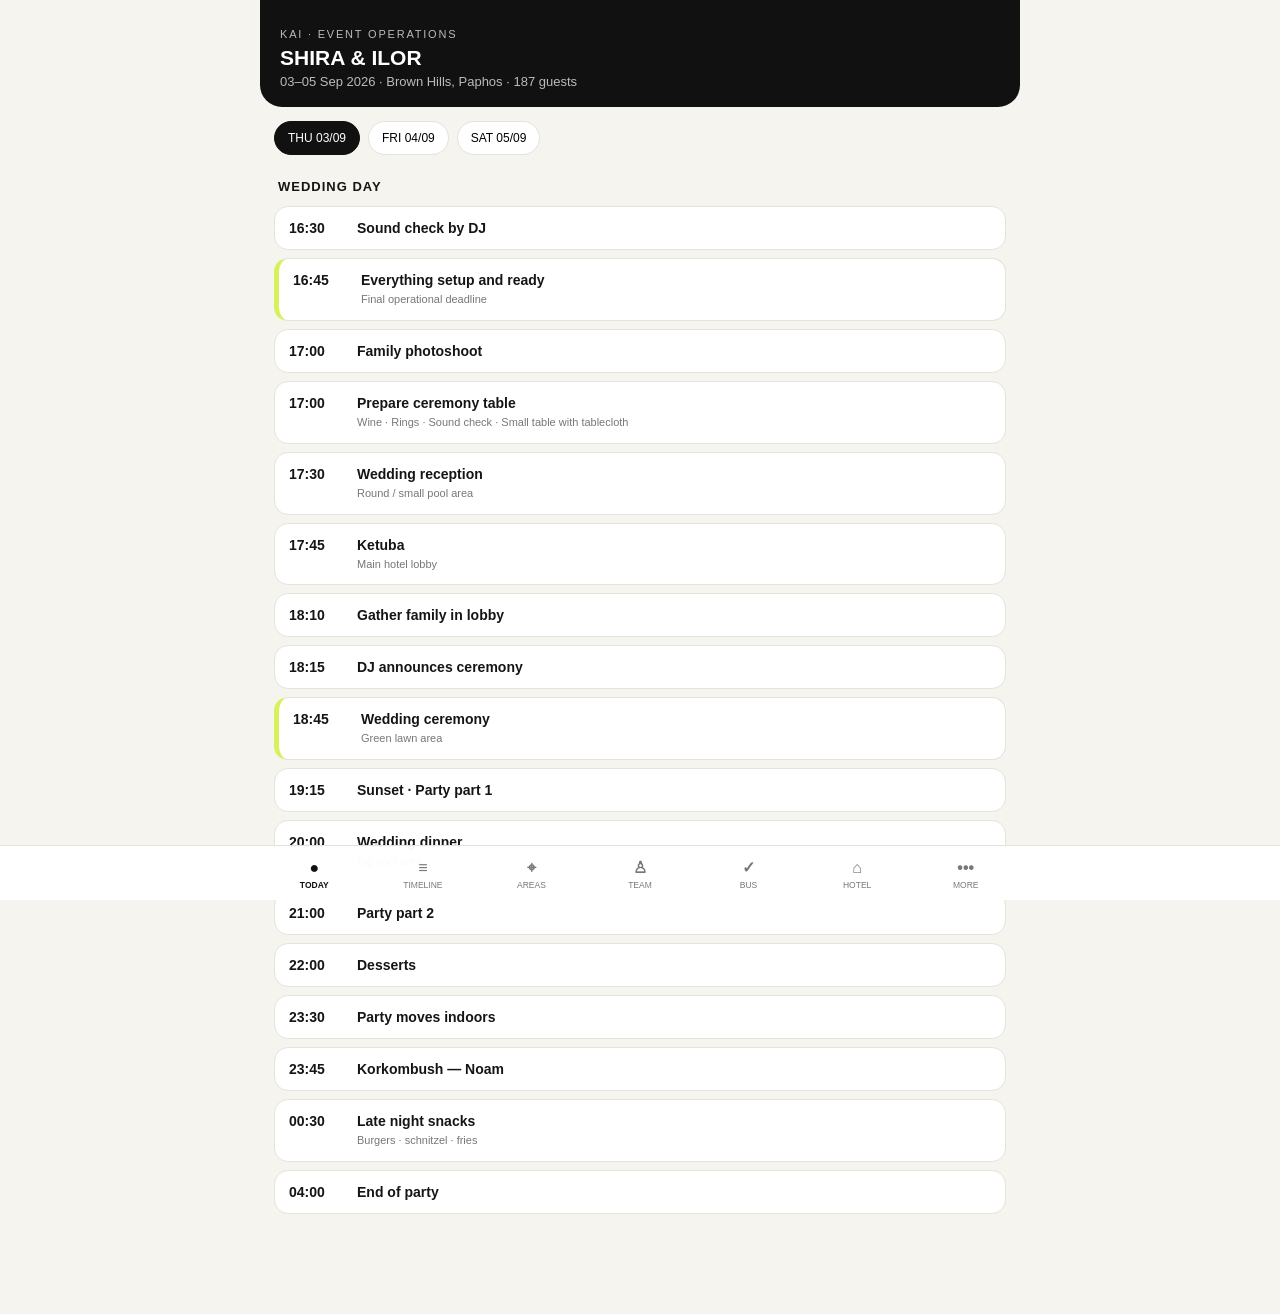
==== index.html @ af93754e "HOTEL tab: flat list — name, age type, room" ====
<!doctype html><html><head><meta charset='utf-8'><meta name='viewport' content='width=device-width,initial-scale=1,viewport-fit=cover'><title>Shira & Ilor — Event Ops</title><style>
:root{--bg:#f5f4ef;--card:#fff;--ink:#151515;--muted:#777;--line:#e5e2da;--accent:#d8f15a;--dark:#151515}*{box-sizing:border-box}body{margin:0;background:var(--bg);font-family:Arial,Helvetica,sans-serif;color:var(--ink)}.app{max-width:760px;margin:auto;min-height:100vh;padding-bottom:88px}.hero{padding:28px 20px 18px;background:#111;color:white}.eyebrow{font-size:11px;letter-spacing:1.8px;color:#bbb}.hero h1{font-size:21px;margin:6px 0 4px}.hero p{margin:0;color:#bbb;font-size:13px}.days{display:flex;gap:8px;padding:14px 14px 6px;overflow:auto;position:sticky;top:0;background:var(--bg);z-index:5}.day{border:1px solid var(--line);background:white;border-radius:20px;padding:9px 13px;white-space:nowrap;font-size:12px;cursor:pointer}.day.active{background:#111;color:white;border-color:#111}.section{padding:10px 14px}.section h2{font-size:13px;letter-spacing:1px;margin:8px 4px 12px}.now{background:var(--dark);color:#fff;border-radius:18px;padding:18px;margin-bottom:10px}.now .label{color:var(--accent);font-size:11px;font-weight:bold;letter-spacing:1px}.time{font-size:30px;font-weight:800;margin-top:8px}.title{font-size:18px;font-weight:700;margin-top:2px}.meta{font-size:12px;color:#aaa;margin-top:7px}.timeline{display:grid;gap:8px}.item{background:var(--card);border:1px solid var(--line);border-radius:14px;padding:13px 14px;display:grid;grid-template-columns:58px 1fr;gap:10px}.item .t{font-weight:800;font-size:14px}.item .d{font-size:14px;font-weight:650}.item small{display:block;color:var(--muted);font-size:11px;margin-top:4px;line-height:1.35}.item.critical{border-left:5px solid var(--accent)}.tasks{background:white;border:1px solid var(--line);border-radius:16px;padding:8px 14px}.task{display:flex;gap:10px;padding:12px 0;border-bottom:1px solid var(--line);font-size:13px}.task:last-child{border-bottom:0}.task input{width:19px;height:19px}.panel{display:none}.panel.active{display:block}.cards{display:grid;grid-template-columns:1fr 1fr;gap:9px}.card{background:white;border:1px solid var(--line);border-radius:15px;padding:15px;min-height:105px}.card b{font-size:14px}.card p{font-size:11px;color:#666;line-height:1.45;margin:7px 0 0}.supplier{background:white;border:1px solid var(--line);border-radius:13px;padding:13px;margin-bottom:8px}.supplier b{font-size:13px}.supplier span{display:block;color:#777;font-size:11px;margin-top:3px}.bottom{position:fixed;bottom:0;left:0;right:0;background:rgba(255,255,255,.96);border-top:1px solid var(--line);display:flex;justify-content:center;padding-bottom:env(safe-area-inset-bottom);z-index:10}.nav{width:min(760px,100%);display:grid;grid-template-columns:repeat(7,1fr)}.nav button{border:0;background:transparent;padding:12px 1px 10px;font-size:8.5px;color:#777;letter-spacing:0}.nav button.active{color:#111;font-weight:800}.nav strong{display:block;font-size:16px;margin-bottom:3px}.search{width:100%;border:1px solid var(--line);background:white;border-radius:13px;padding:13px;font-size:14px;margin-bottom:10px}.busstats{display:grid;grid-template-columns:repeat(3,1fr);gap:7px;margin-bottom:10px}.stat{background:#111;color:#fff;border-radius:13px;padding:11px;text-align:center}.stat b{font-size:20px;display:block}.stat small{font-size:9px;color:#aaa}.filters{display:flex;gap:7px;margin-bottom:10px}.filters button{border:1px solid var(--line);background:#fff;border-radius:18px;padding:8px 11px;font-size:11px}.filters button.active{background:#111;color:#fff}.guest{background:#fff;border:1px solid var(--line);border-radius:8px;padding:4px 8px;margin-bottom:3px;display:flex;align-items:center;gap:6px}.guest.arrived{opacity:.58}.guest.arrived .gname{text-decoration:line-through}.gname{font-weight:750;font-size:11.5px;line-height:1.2;flex:1 1 42%;min-width:56px;white-space:nowrap;overflow:hidden;text-overflow:ellipsis}.gmeta{font-size:10px;color:#777;line-height:1.2;flex:1 1 30%;min-width:0;white-space:nowrap;overflow:hidden;text-overflow:ellipsis;text-align:right}.gphone{font-size:11px;font-weight:800;color:#151515;direction:ltr;unicode-bidi:isolate;white-space:nowrap;flex:none}.tag{font-size:8.5px;font-weight:800;border-radius:4px;padding:2px 4px;flex:none;background:var(--accent);color:#151515;letter-spacing:.3px}.tag.d{background:#ece9e1;color:#666}.wa{width:26px;height:26px;border-radius:50%;background:#25d366;display:inline-flex;align-items:center;justify-content:center;text-decoration:none;flex:none}.wa svg{width:15px;height:15px;fill:#fff}.wa.off{visibility:hidden}.checkin{width:36px;height:36px;margin:-4px 0 -4px -6px;padding:0;border:0;background:transparent;flex:none;display:inline-flex;align-items:center;justify-content:center;font-size:0;cursor:pointer;-webkit-tap-highlight-color:transparent;touch-action:manipulation}.checkin::before{content:'';width:20px;height:20px;border-radius:50%;border:1.5px solid #d3cfc4;background:#fff;display:flex;align-items:center;justify-content:center;font-size:12px;line-height:1;transition:background .15s,border-color .15s}.checkin:active::before{transform:scale(.9)}.guest.arrived .checkin::before{content:'✓';color:#fff;background:#151515;border-color:#151515}.bushead{position:sticky;top:0;background:var(--bg);padding-top:8px;z-index:4}@media(min-width:700px){.app{padding-bottom:90px}.hero{border-radius:0 0 22px 22px}.cards{grid-template-columns:repeat(3,1fr)}}
</style></head><body><div class='app'><header class='hero'><div class='eyebrow'>KAI · EVENT OPERATIONS</div><h1>SHIRA & ILOR</h1><p>03–05 Sep 2026 · Brown Hills, Paphos · 187 guests</p></header>
<div id='today' class='panel active'><div class='days'><button class='day active' onclick='showDay(0,this)'>THU 03/09</button><button class='day' onclick='showDay(1,this)'>FRI 04/09</button><button class='day' onclick='showDay(2,this)'>SAT 05/09</button></div><section class='section'><h2 id='dayTitle'>WEDDING DAY</h2><div class='timeline' id='dayTL'>
<div class='item'><div class='t'>16:30</div><div><div class='d'>Sound check by DJ</div></div></div><div class='item critical'><div class='t'>16:45</div><div><div class='d'>Everything setup and ready</div><small>Final operational deadline</small></div></div><div class='item'><div class='t'>17:00</div><div><div class='d'>Family photoshoot</div></div></div><div class='item'><div class='t'>17:00</div><div><div class='d'>Prepare ceremony table</div><small>Wine · Rings · Sound check · Small table with tablecloth</small></div></div><div class='item'><div class='t'>17:30</div><div><div class='d'>Wedding reception</div><small>Round / small pool area</small></div></div><div class='item'><div class='t'>17:45</div><div><div class='d'>Ketuba</div><small>Main hotel lobby</small></div></div><div class='item'><div class='t'>18:10</div><div><div class='d'>Gather family in lobby</div></div></div><div class='item'><div class='t'>18:15</div><div><div class='d'>DJ announces ceremony</div></div></div><div class='item critical'><div class='t'>18:45</div><div><div class='d'>Wedding ceremony</div><small>Green lawn area</small></div></div><div class='item'><div class='t'>19:15</div><div><div class='d'>Sunset · Party part 1</div></div></div><div class='item'><div class='t'>20:00</div><div><div class='d'>Wedding dinner</div><small>Big pool area</small></div></div><div class='item'><div class='t'>21:00</div><div><div class='d'>Party part 2</div></div></div><div class='item'><div class='t'>22:00</div><div><div class='d'>Desserts</div></div></div><div class='item'><div class='t'>23:30</div><div><div class='d'>Party moves indoors</div></div></div><div class='item'><div class='t'>23:45</div><div><div class='d'>Korkombush — Noam</div></div></div><div class='item'><div class='t'>00:30</div><div><div class='d'>Late night snacks</div><small>Burgers · schnitzel · fries</small></div></div><div class='item'><div class='t'>04:00</div><div><div class='d'>End of party</div></div></div></div></section></div>
<div id='timeline' class='panel'><section class='section'><h2>FULL EVENT TIMELINE</h2><input class='search' placeholder='Search timeline…' oninput='filterTimeline(this.value)'><div id='fullTL' class='timeline'></div></section></div>
<div id='areas' class='panel'><section class='section'><h2>EVENT AREAS</h2><div class='cards'><div class='card'><b>Reception</b><p>Round pool area<br>6 food stations<br>Bar + flying waiters<br>3 bartenders + 2 pass-around</p></div><div class='card'><b>Ceremony</b><p>Green lawn<br>60 transparent chairs<br>4×4m stage<br>15×2m catwalk</p></div><div class='card'><b>Dinner</b><p>Big pool area<br>14 waiters<br>Table service<br>19 chandeliers</p></div><div class='card'><b>Party</b><p>Small pool area<br>Moving heads · wash · amber lights<br>30 uplights</p></div><div class='card'><b>After Party</b><p>Main restaurant<br>From 23:30<br>Hotel bar inside</p></div><div class='card'><b>Event Map</b><p>PDF page 12 contains the full event sketch and area layout.</p></div></div></section></div>
<div id='team' class='panel'><section class='section'><h2>TEAM & SUPPLIERS</h2><div class='supplier'><b>Event Planner — Noam</b><span>+972 52 8344374</span></div><div class='supplier'><b>Planning Team</b><span>Operational coordination</span></div><div class='supplier'><b>Hotel</b><span>Food · waiters · tables · guest operations</span></div><div class='supplier'><b>Bar Team</b><span>Reception · dinner · party · after party</span></div><div class='supplier'><b>SUMU Production</b><span>Stages & production</span></div><div class='supplier'><b>DJ / Sound & Light</b><span>Check-in · ceremony · party</span></div><div class='supplier'><b>Flower & Décor</b><span>Ceremony and event styling</span></div></section></div>
<div id='bus' class='panel'><section class='section'><div class='bushead'><h2>BUS · GUEST CHECK-IN</h2><div class='busstats'><div class='stat'><b id='arrivedCount'>0</b><small>ARRIVED</small></div><div class='stat'><b id='missingCount'>158</b><small>MISSING</small></div><div class='stat'><b>158</b><small>TOTAL</small></div></div><input id='guestSearch' class='search' placeholder='Search name / Hebrew / phone…' oninput='renderGuests()'><div class='filters'><button class='active' onclick="setGuestFilter('all',this)">ALL</button><button onclick="setGuestFilter('missing',this)">MISSING</button><button onclick="setGuestFilter('arrived',this)">ARRIVED</button></div></div><div id='guestList'></div></section></div><div id='hotel' class='panel'><section class='section'><div class='bushead'><h2>HOTEL &middot; ROOMS</h2><div class='busstats'><div class='stat'><b>188</b><small>GUESTS</small></div><div class='stat'><b>83</b><small>ROOMS</small></div><div class='stat'><b id='hotelShown'>188</b><small>SHOWN</small></div></div><input id='hotelSearch' class='search' placeholder='Search name / Hebrew / room…' oninput='renderHotel()'><div class='filters'><button class='active' onclick="setHotelFilter('all',this)">ALL</button><button onclick="setHotelFilter('adults',this)">ADULTS</button><button onclick="setHotelFilter('kids',this)">KIDS</button></div></div><div id='hotelList'></div></section></div><div id='more' class='panel'><section class='section'><h2>OPERATIONAL CHECKLIST</h2><div class='tasks'><label class='task'><input type='checkbox'> Ceremony stage 4×4 ready</label><label class='task'><input type='checkbox'> Ceremony structure ready</label><label class='task'><input type='checkbox'> Chairs / tables / tablecloth ready</label><label class='task'><input type='checkbox'> Dinner tables ready by 13:00</label><label class='task'><input type='checkbox'> Chandeliers ready by 13:00</label><label class='task'><input type='checkbox'> Sound & light setup</label><label class='task'><input type='checkbox'> Bar services setup</label><label class='task'><input type='checkbox'> EVERYTHING READY by 16:30</label></div><h2 style='margin-top:24px'>HOTEL</h2><div class='card' style='min-height:auto'><b>Full hotel buyout · 83 rooms</b><p>Check-in 15:00 · Check-out 11:00<br>10 rooms may check out at 13:30<br>€3,000 security deposit</p></div></section></div>
</div><div class='bottom'><div class='nav'><button class='active' onclick="show('today',this)"><strong>●</strong>TODAY</button><button onclick="show('timeline',this)"><strong>≡</strong>TIMELINE</button><button onclick="show('areas',this)"><strong>⌖</strong>AREAS</button><button onclick="show('team',this)"><strong>♙</strong>TEAM</button><button onclick="show('bus',this)"><strong>✓</strong>BUS</button><button onclick="show('hotel',this)"><strong>⌂</strong>HOTEL</button><button onclick="show('more',this)"><strong>•••</strong>MORE</button></div></div><script>
const data=[['08:30','Flight IZ153 lands at Paphos airport','157 guests'],['09:00','Meet & greet at airport','Alexandra'],['11:00','Guests arriving to hotel','DJ + food & drinks during check-in'],['13:00','Bridal hair & makeup','Room 108'],['13:30','Photographers arrive',''],['15:00','First look + couple photoshoot',''],['16:30','Sound check by DJ',''],['16:45','Everything setup and ready',''],['17:00','Family photoshoot',''],['17:00','Prepare ceremony table','Wine · Rings · Sound check'],['17:30','Wedding reception','Round pool area'],['17:45','Ketuba','Main lobby'],['18:10','Gather family in lobby',''],['18:15','DJ announces ceremony',''],['18:45','Wedding ceremony','Green lawn'],['19:15','Sunset / Party part 1',''],['20:00','Wedding dinner','Big pool area'],['21:00','Party part 2',''],['22:00','Desserts',''],['23:30','Party moves indoors',''],['23:45','Korkombush — Noam',''],['00:30','Late night snacks',''],['04:00','End of party',''],['FRI','08:00–11:00 Breakfast at hotel','04/09'],['12:00','Pool party sound check',''],['13:00','Pool party around main pool','Until 17:00'],['19:00','Dinner at hotel','Buffet'],['SAT','07:00–11:00 Breakfast at hotel','05/09'],['09:00','Bus pickup to Paphos airport','154 guests'],['11:00','Official check-out','10 rooms until 13:30'],['12:25','Flight IZ152 departs','Paphos airport']];function render(q=''){document.getElementById('fullTL').innerHTML=data.filter(x=>x.join(' ').toLowerCase().includes(q.toLowerCase())).map(x=>`<div class='item'><div class='t'>${x[0]}</div><div><div class='d'>${x[1]}</div><small>${x[2]}</small></div></div>`).join('')}render();function filterTimeline(q){render(q)}function show(id,b){document.querySelectorAll('.panel').forEach(x=>x.classList.remove('active'));document.getElementById(id).classList.add('active');document.querySelectorAll('.nav button').forEach(x=>x.classList.remove('active'));b.classList.add('active');scrollTo(0,0)}document.querySelectorAll('.task input').forEach((x,i)=>{x.checked=localStorage['task'+i]=='1';x.onchange=()=>localStorage['task'+i]=x.checked?'1':'0'});

const guests=[{"id":1,"first":"ALIN","last":"PLOTNIKOV","phone":"0544868632","age":"Adult","he":"אלין פלוטניקוב","room":"112"},{"id":2,"first":"ALON","last":"NETACH","phone":"054-4904500","age":"Adult","he":"אלון נתח","room":"111"},{"id":3,"first":"ALON","last":"NIMRODI","phone":"052-5445353","age":"Adult","he":"אלון נמרודי","room":"212"},{"id":4,"first":"Amir","last":"Ben Israel","phone":"0506913234","age":"Adult","he":"אמיר בן ישראל","room":"220"},{"id":5,"first":"AMIT","last":"PEREZ","phone":"052-3097119","age":"Adult","he":"עמית פרז","room":"130"},{"id":6,"first":"AMIT","last":"NETENELI (BABA)","phone":"546669193","age":"Adult","he":"עמית נתנאלי (בבה)","room":"129"},{"id":7,"first":"AMIT ODET","last":"KOHENER","phone":"052-2773266","age":"Adult","he":"עמית אודט כוהנר","room":"104"},{"id":8,"first":"Anastasia","last":"Simhi","phone":"0548005226","age":"Adult","he":"אנסטסיה (בת זוג של סער שמחי)","room":"119"},{"id":9,"first":"ANZELA","last":"EPSHTEIN","phone":"054-3300122","age":"Adult","he":"אנז'לה אפשטיין","room":"231"},{"id":10,"first":"ASIF YOSEF","last":"ELBAZ","phone":"052-3311994","age":"Adult","he":"אסיף יוסף אלבז","room":"102"},{"id":11,"first":"AVI","last":"COHEN","phone":"050-2008399","age":"Adult","he":"אבי כהן","room":"242"},{"id":12,"first":"AYELET LILYAN","last":"ZAHAV","phone":"054-3299854","age":"Adult","he":"איילת זהב","room":"217"},{"id":13,"first":"BAR","last":"DAGMI","phone":"052-6336305","age":"Adult","he":"בר דגמי","room":"223"},{"id":14,"first":"BAR (SALOMON)","last":"KASSABI","phone":"050-2322153","age":"Adult","he":"בר קסבי","room":"211"},{"id":15,"first":"BARUCH","last":"NETACH","phone":"054-8006944","age":"Adult","he":"ברוך נתח","room":"111"},{"id":16,"first":"BEN","last":"NETACH","phone":"054-7361380","age":"Adult","he":"בן נתח","room":"239"},{"id":17,"first":"BEN SHALOM","last":"MADANI","phone":"543022200","age":"Adult","he":"בן מדני","room":"229"},{"id":18,"first":"DANI","last":"BENITA","phone":"054-9090131","age":"Adult","he":"דני בניטה","room":"136"},{"id":19,"first":"DANIEL","last":"KUBI","phone":"052-3792783","age":"Adult","he":"דניאל קובי","room":"117"},{"id":20,"first":"DANIEL","last":"ZADA","phone":"524400455","age":"Adult","he":"דניאל זדה","room":"203"},{"id":21,"first":"DANIEL","last":"ELBAZ","phone":"050-9289299","age":"Adult","he":"דניאל אלבז","room":"203"},{"id":22,"first":"DANIEL","last":"DARVIN VARON","phone":"050-8626614","age":"Adult","he":"דניאל ורון","room":"138"},{"id":23,"first":"DANIEL DANA","last":"SABAN","phone":"050-6577880","age":"Adult","he":"דנה סבן","room":"215"},{"id":24,"first":"DINA","last":"NETACH","phone":"054-570000","age":"Adult","he":"דינה נתח","room":"111"},{"id":25,"first":"Dorit","last":"Ben Israel","phone":"0549091027","age":"Adult","he":"דורית בן ישראל","room":"220"},{"id":26,"first":"DORON ZAHAV","last":"GUATA","phone":"054-6416280","age":"Adult","he":"דורון גואטה","room":"213"},{"id":27,"first":"EDEN","last":"LEVI","phone":"052-6450440","age":"Adult","he":"עדן לוי","room":"221"},{"id":28,"first":"EIRAD GABRIEL","last":"MEIR","phone":"050-4464456","age":"Adult","he":"אירד מאיר","room":"227"},{"id":29,"first":"ELAD","last":"TZEMACH","phone":"054-5514563","age":"Adult","he":"אלעד צמח","room":"241"},{"id":30,"first":"ELAD","last":"AHARON","phone":"054-8060721","age":"Adult","he":"אלעד אהרון","room":"128"},{"id":31,"first":"ELI","last":"MISLATI","phone":"050-4080985","age":"Adult","he":"אלי מסלטי","room":"234"},{"id":32,"first":"ELI","last":"GARTENBANK","phone":"058-5429612","age":"Adult","he":"אלי גטרבנק","room":"139"},{"id":33,"first":"ELIRAN","last":"OZ (ABUDI)","phone":"050-2334888","age":"Adult","he":"אלירן עוז (עבודי)","room":"233"},{"id":34,"first":"ELY","last":"AHARON","phone":"548060718","age":"Adult","he":"איליי אהרון","room":"223"},{"id":35,"first":"ELYA","last":"NETACH","phone":"054-7361380","age":"Adult","he":"אליה נתח","room":"239"},{"id":36,"first":"ESTER","last":"VARON","phone":"050-3301561","age":"Adult","he":"אתי ורון","room":"214"},{"id":37,"first":"ETAI","last":"PRIVA","phone":"052-8028739","age":"Adult","he":"איתי פריוה","room":"134"},{"id":38,"first":"ETI","last":"ASOR","phone":"052-8889933","age":"Adult","he":"אתי עשור","room":"125"},{"id":39,"first":"ETI","last":"VARON","phone":"050-7501600","age":"Adult","he":"אתי ורון","room":"120"},{"id":40,"first":"GAL","last":"ZEKARIA","phone":"052-8387571","age":"Adult","he":"גל זכריה","room":"212"},{"id":41,"first":"HAGIT","last":"RAZ","phone":"054-7705456","age":"Adult","he":"חגית רז","room":"219"},{"id":42,"first":"HANA","last":"NETACH","phone":"054-7361380","age":"Adult","he":"חנה נתח","room":"239"},{"id":43,"first":"HELEN SHAY","last":"TSUKERMAN","phone":"054-9250434","age":"Adult","he":"הלן שי צוקרמן","room":"112"},{"id":44,"first":"IDAN","last":"NETANEL","phone":"058-4976704","age":"Adult","he":"עידן נתנאל","room":"238"},{"id":45,"first":"IDAN","last":"WEINTROUB","phone":"054-9218727","age":"Adult","he":"עידן וינטראוב","room":"236"},{"id":46,"first":"IDAN ELYAKIM","last":"WEISSBERG","phone":"054-7468816","age":"Adult","he":"עידן אליקים ויסברג","room":"236"},{"id":47,"first":"IDO","last":"ASOR","phone":"050-2420520","age":"Adult","he":"עידו עשור","room":"125"},{"id":48,"first":"IFAT","last":"LEVY IFERGAN","phone":"054-7882514","age":"Adult","he":"יפעת איפרגן","room":"133"},{"id":49,"first":"ILAN","last":"GARMIZA","phone":"050-7999448","age":"Adult","he":"אילן גרמיזה","room":"132"},{"id":50,"first":"ILANIT HAYA","last":"RACHAMIM","phone":"052-8378858","age":"Adult","he":"אילנית רחמים","room":"121"},{"id":51,"first":"IMRI","last":"NETACH","phone":"054-7361380","age":"Adult","he":"אימרי נתח","room":"239"},{"id":52,"first":"INBAL","last":"MARCUS","phone":"053-6325552","age":"Adult","he":"עינבל מרקוס","room":"232"},{"id":53,"first":"IRIS","last":"PRIVA","phone":"052-4464647","age":"Adult","he":"איריס פריוה","room":"135"},{"id":54,"first":"ISABELLE","last":"ORION","phone":"052-8685868","age":"Adult","he":"איזבל אוריון","room":"142"},{"id":55,"first":"ITSHAK","last":"MESHOMAR","phone":"054-3300122","age":"Adult","he":"יצחק משומר","room":"231"},{"id":56,"first":"JONATHAN","last":"MESHUMAR","phone":"052-4867672","age":"Adult","he":"יהונתן משומר","room":"230"},{"id":57,"first":"JULIA","last":"PARIZIAN","phone":"052-6140983","age":"Adult","he":"ג'ולי פריזיאן","room":"205"},{"id":58,"first":"KARIN","last":"ASOOLIN","phone":"050-3346512","age":"Adult","he":"קארין אסולין (ורון)","room":"225"},{"id":59,"first":"KARIN KARMELA","last":"SHAMIR","phone":"050-6676069","age":"Adult","he":"קארין שמיר","room":"120"},{"id":60,"first":"KEREN","last":"YAKOV","phone":"052-5799455","age":"Adult","he":"קרן יעקב","room":"208"},{"id":61,"first":"KOREN","last":"RAZ","phone":"054-5420313","age":"Adult","he":"קורן רז","room":"219"},{"id":62,"first":"LEE","last":"MADAR","phone":"054-8008004","age":"Adult","he":"לי מדר","room":"141"},{"id":63,"first":"LEON","last":"VARON","phone":"050-8626614","age":"Adult","he":"לאון ורון","room":"138"},{"id":64,"first":"LIAT","last":"GLAZER AVIV","phone":"054-6559288","age":"Adult","he":"ליאת גלזר","room":"216"},{"id":65,"first":"LIHI","last":"ABITBOL","phone":"054-3390837","age":"Adult","he":"ליהי אביטבול","room":"104"},{"id":66,"first":"LILI","last":"AGAI","phone":"050-2944054","age":"Adult","he":"לילי אגאי","room":"205"},{"id":67,"first":"LIN","last":"COHEN","phone":"050-6551557","age":"Adult","he":"לין כהן","room":"120"},{"id":68,"first":"LION BEN","last":"VARON","phone":"050-9600908","age":"Adult","he":"ליאון ורון","room":"126"},{"id":69,"first":"LIRAN RAMI","last":"DAGMI","phone":"526336304","age":"Adult","he":"לירן דגמי","room":"222"},{"id":70,"first":"LIRON","last":"NAHUM","phone":"054-6280334","age":"Adult","he":"לירון נחום","room":"129"},{"id":71,"first":"LUCY","last":"MEIR","phone":"050-4464456","age":"Adult","he":"לוסי מאיר","room":"227"},{"id":72,"first":"MAOR","last":"BITON","phone":"052-5222367","age":"Adult","he":"מאור ביטון","room":"210"},{"id":73,"first":"MAY","last":"TIBI","phone":"503386336","age":"Adult","he":"מאי טייבי","room":"206"},{"id":74,"first":"MAYA","last":"NETANEL","phone":"054-4959870","age":"Adult","he":"מאיה נתנאל","room":"238"},{"id":75,"first":"MAYA","last":"BEN HARUSH","phone":"052-4347243","age":"Adult","he":"מאיה בן ארוך","room":"222"},{"id":76,"first":"MAYA","last":"ZIV ( AMSALEM)","phone":"052-7224747","age":"Adult","he":"מאיה זיו (אמסלם)","room":"206"},{"id":77,"first":"MAYAN","last":"VERED","phone":"052-4301570","age":"Adult","he":"מעין ורד","room":"112"},{"id":78,"first":"MEIRAV","last":"BALISA-NIMRODI","phone":"052-2784439","age":"Adult","he":"מירב בליסה נמרודי","room":"212"},{"id":79,"first":"MEZI MAZAL","last":"GARTENBANK HANGEL","phone":"058-5429712","age":"Adult","he":"מזי גטרבנק","room":"139"},{"id":80,"first":"MICHAL","last":"NETANEL","phone":"054-4959870","age":"Adult","he":"מיכל נתנאל","room":"237"},{"id":81,"first":"MICHAL","last":"ABUDI","phone":"052-4841522","age":"Adult","he":"מיכל עבודי","room":"105"},{"id":82,"first":"MICHAL","last":"FELDMAN","phone":"054-4224366","age":"Adult","he":"מיכל פלדמן","room":"137"},{"id":83,"first":"MIKI","last":"ORION","phone":"050-4334142","age":"Adult","he":"מיקי אוריון","room":"142"},{"id":84,"first":"MISHAEL","last":"ZAHAV","phone":"052-2518041","age":"Adult","he":"מישאל זהב","room":"217"},{"id":85,"first":"MOR","last":"VARON","phone":"054-7475174","age":"Adult","he":"מור ורון","room":"126"},{"id":86,"first":"MOSHIK","last":"FELDMAN","phone":"054-2272037","age":"Adult","he":"מושיק פלדמן","room":"137"},{"id":87,"first":"NATALI","last":"BEN HAMO","phone":"054-6544531","age":"Adult","he":"טלי בן חמו","room":"218"},{"id":88,"first":"NEOMI","last":"BENITA","phone":"054-9020768","age":"Adult","he":"נעמי בניטה","room":"136"},{"id":89,"first":"NISIM","last":"VARON","phone":"054-7677745","age":"Adult","he":"נסים ורון","room":"214"},{"id":90,"first":"NOA","last":"TZEMACH","phone":"054-4452360","age":"Adult","he":"נועה צמח","room":"241"},{"id":91,"first":"NOA","last":"MELAMED","phone":"054-9270922","age":"Adult","he":"נועה מלמד","room":"104"},{"id":92,"first":"NOAM","last":"MOSHE","phone":"052-2203072","age":"Adult","he":"נועם משה","room":"105"},{"id":93,"first":"NOAM","last":"SHAMUR","phone":"052-6156545","age":"Adult","he":"נועם שמור","room":"211"},{"id":94,"first":"OFEK","last":"SHINER","phone":"053-3326027","age":"Adult","he":"אופק שיינר","room":"209"},{"id":95,"first":"OFER","last":"MARCUS","phone":"053-6325551","age":"Adult","he":"עופר מרקוס","room":"232"},{"id":96,"first":"OMER","last":"LIANI","phone":"055-9243488","age":"Adult","he":"עומר ליאני","room":"236"},{"id":97,"first":"Omer (supplier)","last":"SISSO","phone":"054-2394823","age":"Adult","he":"די ג'יי- עומר סיסו","room":"143"},{"id":98,"first":"OR","last":"ELKAYAM","phone":"526851918","age":"Adult","he":"אור אלקיים","room":"213"},{"id":99,"first":"OR","last":"SHVIMER (DAVID)","phone":"054-5548118","age":"Adult","he":"אור שווימר ( דוד)","room":"240"},{"id":100,"first":"OR","last":"YAKOV","phone":"052-2330612","age":"Adult","he":"אור יעקב","room":"208"},{"id":101,"first":"OREN","last":"NETACH","phone":"054-7687557","age":"Adult","he":"אורן נתח","room":"239"},{"id":102,"first":"ORLY","last":"BALISA","phone":"052-3281022","age":"Adult","he":"אורלי בליסה","room":"101"},{"id":103,"first":"PABLO FERNANDO","last":"GLAZER","phone":"052-8397706","age":"Adult","he":"פבלו גלזר","room":"216"},{"id":104,"first":"PAZ","last":"YEHEZKEL","phone":"054-9059741","age":"Adult","he":"פז יחזקאל","room":"202"},{"id":105,"first":"RACHEL","last":"VARON","phone":"050-2583839","age":"Adult","he":"רחל ורון","room":"124"},{"id":106,"first":"RACHEL SIRLEY","last":"OZ (ABUDI)","phone":"050-2334888","age":"Adult","he":"רחל שירלי עוז (עבודי)","room":"233"},{"id":107,"first":"RAHAMIM KLEMI","last":"SABAN","phone":"050-6915551","age":"Adult","he":"קלמי סבן","room":"215"},{"id":108,"first":"RAKEFET","last":"LEVY","phone":"054-7692279","age":"Adult","he":"רקפת לוי","room":"201"},{"id":109,"first":"RAN","last":"ABRAMOVICH","phone":"052-6025088","age":"Adult","he":"רן אברמוביץ","room":"140"},{"id":110,"first":"RANI REFAEL","last":"VARON","phone":"תינוק בן 8 חודשים","age":"Baby","he":"רני ורון","room":"138"},{"id":111,"first":"RAY","last":"FARTUK","phone":"ילדה","age":"Child","he":"ריי פרטוק","room":"207"},{"id":112,"first":"RAZ","last":"YAKOV","phone":"052-5799455","age":"Adult","he":"רז יעקב","room":"208"},{"id":113,"first":"RENE HLAFO","last":"ROMANO","phone":"544747576","age":"Adult","he":"רנה רומנו","room":"210"},{"id":114,"first":"ROI","last":"NAHUM ABDAL","phone":"052-8885481","age":"Adult","he":"רועי עבדל נחום","room":"103"},{"id":115,"first":"ROM","last":"SHINER","phone":"053-7172245","age":"Adult","he":"רום שיינר","room":"209"},{"id":116,"first":"RON","last":"HASAN","phone":"050-7554044","age":"Adult","he":"רון חסן","room":"224"},{"id":117,"first":"RONEN","last":"MORDECHAI","phone":"052-5465640","age":"Adult","he":"רונן מרדכי","room":"235"},{"id":118,"first":"RONI","last":"BAR KOCHVA","phone":"052-2925533","age":"Adult","he":"רוני בר כוכבא","room":"117"},{"id":119,"first":"RONIT","last":"COBE MADAR","phone":"054-8008004","age":"Adult","he":"רונית מדר","room":"141"},{"id":120,"first":"RURH","last":"SHARONI","phone":"050-7368905","age":"Adult","he":"רות שרוני","room":"121"},{"id":121,"first":"SAGI","last":"SHINER","phone":"050-5355067","age":"Adult","he":"שגיא שיינר","room":"209"},{"id":122,"first":"SAGIT","last":"SHAINER","phone":"054-7107954","age":"Adult","he":"שגית שיינר","room":"209"},{"id":123,"first":"SAHAR","last":"SIMHI","phone":"0548005226","age":"Adult","he":"סער שמחי","room":"119"},{"id":124,"first":"SAMI","last":"VARON","phone":"053-2297222","age":"Adult","he":"סמי ורון","room":"124"},{"id":125,"first":"SARIT","last":"ZEKARIA","phone":"052-8387571","age":"Adult","he":"שרית זכריה","room":"212"},{"id":126,"first":"SARIT","last":"GARMIZA","phone":"052-8511131","age":"Adult","he":"שרית גרמיזה","room":"132"},{"id":127,"first":"Shai","last":"Isso","phone":"—","age":"Adult","he":"שי איסו","room":"221"},{"id":128,"first":"SHALOM GIL","last":"PRIVA","phone":"050-5246376","age":"Adult","he":"גילי פריוה","room":"135"},{"id":129,"first":"SHANI","last":"BARNES","phone":"052-6874706","age":"Adult","he":"שני ברנס","room":"130"},{"id":130,"first":"SHAY ISRAEL","last":"NETANEL","phone":"054-3976703","age":"Adult","he":"שי ישראל נתנאל","room":"237"},{"id":131,"first":"SHIR","last":"GOLDFARB","phone":"054-6211611","age":"Adult","he":"שיר גולדפרב","room":"102"},{"id":132,"first":"SHIR","last":"PERRY","phone":"050-5530176","age":"Adult","he":"שיר פרי","room":"103"},{"id":133,"first":"SHIRI","last":"PINTO","phone":"052-8012345","age":"Adult","he":"שירי פינטו","room":"204"},{"id":134,"first":"SHOSHANA","last":"TZEMACH","phone":"054-4452360","age":"Adult","he":"שושנה צמח","room":"241"},{"id":135,"first":"SIMON","last":"LEVY","phone":"054-4264409","age":"Adult","he":"שמעון לוי","room":"201"},{"id":136,"first":"SIMONA","last":"AVIRAM","phone":"052-2953628","age":"Adult","he":"סימונה אבירם","room":"140"},{"id":137,"first":"SIVAN","last":"MESHUMAR (BENHAMO)","phone":"—","age":"Adult","he":"סיון משומר- לוודא הגעה","room":"230"},{"id":138,"first":"SNIR","last":"HAYON","phone":"050-9085003","age":"Adult","he":"שניר חיון","room":"211"},{"id":139,"first":"TAL","last":"NETANEL","phone":"058-4976703","age":"Adult","he":"טל נתנאל","room":"237"},{"id":140,"first":"TAL","last":"FARTUK(VARON)","phone":"052-6923133","age":"Adult","he":"טל פרטוק","room":"207"},{"id":141,"first":"TAL","last":"PRIVA","phone":"052-8066691","age":"Adult","he":"טל פריוה","room":"134"},{"id":142,"first":"TALIA","last":"MALACHI","phone":"052-6016866","age":"Adult","he":"טלי מלאכי","room":"242"},{"id":143,"first":"TAMIR","last":"FARTUK","phone":"050-6768007","age":"Adult","he":"תמיר פרטוק","room":"207"},{"id":144,"first":"TUVIA","last":"YAKOV","phone":"050-8294154","age":"Adult","he":"טוביה יעקב","room":"208"},{"id":145,"first":"YAEL VICTORIA","last":"MISLATI","phone":"050-4080984","age":"Adult","he":"יעל ויקטוריה מסלטי","room":"234"},{"id":146,"first":"YAHAV","last":"FARTUK","phone":"ילדה","age":"Child","he":"יהב פרטוק","room":"207"},{"id":147,"first":"YAHLI","last":"FARTUK","phone":"ילד","age":"Child","he":"יהלי פרטוק","room":"207"},{"id":148,"first":"YANIR","last":"COHEN","phone":"502180585","age":"Adult","he":"יניר כהן","room":"127"},{"id":149,"first":"YARIN","last":"SHVIMER","phone":"054-7303966","age":"Adult","he":"ירין שווימר","room":"240"},{"id":150,"first":"YARIN","last":"DAGMI","phone":"052-8301183","age":"Adult","he":"ירין דגמי","room":"128"},{"id":151,"first":"YEHONATAN","last":"BEN HAIM","phone":"052-3353161","age":"Adult","he":"יהונתן בן חיים","room":"204"},{"id":152,"first":"YOSI","last":"COHEN","phone":"052-2595950","age":"Adult","he":"יוסי כהן","room":"127"},{"id":153,"first":"YOSI","last":"BEN HAMO","phone":"050-5733363","age":"Adult","he":"יוסי בן חמו","room":"218"},{"id":154,"first":"YOSSI","last":"IFERGAN","phone":"052-8010775","age":"Adult","he":"יוסי איפרגן","room":"133"},{"id":155,"first":"YUVAL","last":"NETACH","phone":"054-7361380","age":"Adult","he":"יובל נתח","room":"239"},{"id":156,"first":"YUVAL","last":"SAKI","phone":"050-6000376","age":"Adult","he":"יובל סקי","room":"206"},{"id":157,"first":"YUVAL","last":"BURAK","phone":"054-7208473","age":"Adult","he":"יובל בורק","room":"202"},{"id":158,"first":"YUVAL","last":"HASAN FRAIMAN","phone":"050-4081907","age":"Adult","he":"יובל חסן פריימן","room":"224"}];let guestFilter='all';const WA_SVG="<svg viewBox='0 0 24 24'><path d='M17.47 14.38c-.3-.15-1.76-.87-2.03-.97-.27-.1-.47-.15-.67.15-.2.3-.77.97-.94 1.16-.17.2-.35.22-.64.08-.3-.15-1.26-.46-2.39-1.48-.88-.79-1.48-1.76-1.65-2.06-.17-.3-.02-.46.13-.6.13-.14.3-.35.45-.52.15-.17.2-.3.3-.5.1-.2.05-.37-.03-.52-.07-.15-.67-1.61-.92-2.21-.24-.58-.49-.5-.67-.51h-.57c-.2 0-.52.07-.79.37-.27.3-1.04 1.02-1.04 2.48 0 1.46 1.07 2.87 1.21 3.07.15.2 2.1 3.2 5.08 4.49.71.3 1.26.49 1.69.62.71.23 1.36.2 1.87.12.57-.08 1.76-.72 2.01-1.41.25-.7.25-1.29.17-1.42-.07-.12-.27-.2-.57-.34M12.05 21.8h-.01a9.87 9.87 0 0 1-5.03-1.38l-.36-.21-3.74.98 1-3.65-.24-.37a9.86 9.86 0 0 1-1.51-5.26c0-5.45 4.44-9.88 9.89-9.88 2.64 0 5.12 1.03 6.99 2.9a9.83 9.83 0 0 1 2.89 6.99c0 5.45-4.44 9.88-9.88 9.88m8.41-18.3A11.82 11.82 0 0 0 12.05 0C5.5 0 .16 5.34.16 11.89c0 2.1.55 4.14 1.59 5.95L.06 24l6.3-1.65a11.88 11.88 0 0 0 5.69 1.45c6.55 0 11.89-5.34 11.89-11.89 0-3.18-1.24-6.17-3.48-8.42Z'/></svg>";function waNumber(p){if(!p)return '';const d=String(p).replace(/\D/g,'');if(!d)return '';if(d.startsWith('972'))return d;if(d.startsWith('0'))return '972'+d.slice(1);if(d.length===9&&d[0]==='5')return '972'+d;return ''}function guestKey(id){return 'bus_shira_ilor_'+id}function isArrived(id){return localStorage.getItem(guestKey(id))==='1'}function toggleGuest(id){localStorage.setItem(guestKey(id),isArrived(id)?'0':'1');renderGuests()}function setGuestFilter(f,b){guestFilter=f;document.querySelectorAll('.filters button').forEach(x=>x.classList.remove('active'));b.classList.add('active');renderGuests()}function renderGuests(){let q=(document.getElementById('guestSearch')?.value||'').toLowerCase().trim();let arrived=guests.filter(g=>isArrived(g.id)).length;document.getElementById('arrivedCount').textContent=arrived;document.getElementById('missingCount').textContent=guests.length-arrived;let list=guests.filter(g=>{let a=isArrived(g.id);if(guestFilter==='missing'&&a)return false;if(guestFilter==='arrived'&&!a)return false;return !q||[g.first,g.last,g.phone,g.he,String(g.id)].join(' ').toLowerCase().includes(q)});document.getElementById('guestList').innerHTML=list.map(g=>{let a=isArrived(g.id);let w=waNumber(g.phone);return `<div class='guest ${a?'arrived':''}'><button class='checkin' onclick='toggleGuest(${g.id})' aria-label='check in'></button><div class='gname'>${g.id}. ${g.first} ${g.last}</div><div class='gmeta' dir='auto'>${g.he||''}${g.age&&g.age!=='Adult'?' · '+g.age:''}</div>${w?`<div class='gphone'>${g.phone}</div>`:''}${w?`<a class='wa' href='https://wa.me/${w}' target='_blank' rel='noopener' title='WhatsApp'>${WA_SVG}</a>`:`<span class='wa off'></span>`}</div>`}).join('')||`<div class='card' style='min-height:auto'>No guests found</div>`}renderGuests();
const thuHTML=document.getElementById('dayTL').innerHTML;const dayPlans=[{title:'WEDDING DAY',now:1,html:thuHTML},{title:'FRIDAY 04/09',now:0,items:[['08:00–11:00','Breakfast at hotel',''],['12:00','Pool party sound check',''],['13:00','Pool party around main pool','Until 17:00'],['19:00','Dinner at hotel','Buffet']]},{title:'SATURDAY 05/09',now:0,items:[['07:00–11:00','Breakfast at hotel',''],['09:00','Bus pickup to Paphos airport','154 guests'],['11:00','Official check-out','10 rooms until 13:30'],['12:25','Flight IZ152 departs','Paphos airport']]}];function showDay(i,b){document.querySelectorAll('.day').forEach(x=>x.classList.remove('active'));b.classList.add('active');const p=dayPlans[i];document.getElementById('dayTitle').textContent=p.title;document.getElementById('dayTL').innerHTML=p.html!==undefined?p.html:p.items.map(x=>`<div class='item'><div class='t'>${x[0]}</div><div><div class='d'>${x[1]}</div>${x[2]?`<small>${x[2]}</small>`:''}</div></div>`).join('');scrollTo(0,0)}
const hotel=[[1,"ADAR SUISSA OVED","הדר סויסה","ADULT","228"],[2,"ALIN PLOTNIKOV","אלין פלוטניקוב","ADULT","112"],[3,"ALON NETACH","אלון נתח","ADULT","111"],[4,"ALON NIMRODI","אלון נמרודי","ADULT","212"],[5,"Amir Ben Israel","אמיר בן ישראל","ADULT","220"],[6,"AMIT PEREZ","עמית פרז","ADULT","130"],[7,"AMIT NETENELI (BABA)","(עמית נתנאלי )בבה","ADULT","129"],[8,"AMIT ODET KOHENER","עמית אודט כוהנר","ADULT","104"],[9,"AMIT TAMAR GOLD","עמית גולד","ADULT","118"],[10,"Anastasia Simhi","(אנסטסיה )בת זוג של סער שמחי","ADULT","119"],[11,"ANZELA EPSHTEIN","אנז'לה אפשטיין","ADULT","231"],[12,"ASIF YOSEF ELBAZ","אסיף יוסף אלבז","ADULT","102"],[13,"AVI COHEN","אבי כהן","ADULT","242"],[14,"AYELET LILYAN ZAHAV","איילת זהב","ADULT","217"],[15,"BAR DAGMI","בר דגמי","ADULT","223"],[16,"BAR (SALOMON) KASSABI","בר קסבי","ADULT","211"],[17,"BARUCH NETACH","ברוך נתח","ADULT","111"],[18,"BEN BALISA","בן בליסה","ADULT","106"],[19,"BEN NETACH","בן נתח","ADULT","239"],[20,"BEN SHALOM MADANI","בן מדני","ADULT","229"],[21,"CHEN OVED","חן עובד","ADULT","228"],[22,"DANI BENITA","דני בניטה","ADULT","136"],[23,"DANIEL KUBI","דניאל קובי","ADULT","117"],[24,"DANIEL ZADA","דניאל זדה","ADULT","203"],[25,"DANIEL ELBAZ","דניאל אלבז","ADULT","203"],[26,"DANIEL DARVIN VARON","דניאל ורון","ADULT","138"],[27,"DANIEL DANA SABAN","דנה סבן","ADULT","215"],[28,"DANIELLA BALISA","דניאלה בליסה","ADULT","106"],[29,"DINA NETACH","דינה נתח","ADULT","111"],[30,"Dorit Ben Israel","דורית בן ישראל","ADULT","220"],[31,"DORON ZAHAV GUATA","דורון גואטה","ADULT","213"],[32,"EDEN LEVI","עדן לוי","ADULT","221"],[33,"EIRAD GABRIEL MEIR","אירד מאיר","ADULT","227"],[34,"ELAD TZEMACH","אלעד צמח","ADULT","241"],[35,"ELAD AHARON","אלעד אהרון","ADULT","128"],[36,"ELI MISLATI","אלי מסלטי","ADULT","234"],[37,"ELI GARTENBANK","אלי גטרבנק","ADULT","139"],[38,"ELIRAN OZ (ABUDI)","(אלירן עוז )עבודי","ADULT","233"],[39,"ELLA COHEN","אלה כהן","ADULT","116"],[40,"ELY AHARON","איליי אהרון","ADULT","223"],[41,"ELYA NETACH","אליה נתח","ADULT","239"],[42,"ERAN SHARONI","ערן שרוני","ADULT","110"],[43,"ESTER VARON","אתי ורון","ADULT","214"],[44,"ETAI PRIVA","איתי פריוה","ADULT","134"],[45,"ETI ASOR","אתי עשור","ADULT","125"],[46,"ETI VARON","אתי ורון","ADULT","120"],[47,"EYAL BALISA","אייל בליסה","ADULT","109"],[48,"GAL ZEKARIA","גל זכריה","ADULT","212"],[49,"GAL SAAR","גל סער","ADULT","229"],[50,"GAL IGAL LAGZIEL","גל לגזיאל","ADULT","116"],[51,"GIL BALISA","גיל בליסה","CHILD","107"],[52,"HAGIT RAZ","חגית רז","ADULT","219"],[53,"HANA NETACH","חנה נתח","ADULT","239"],[54,"HELEN SHAY TSUKERMAN","הלן שי צוקרמן","ADULT","112"],[55,"IDAN NETANEL","עידן נתנאל","ADULT","238"],[56,"IDAN WEINTROUB","עידן וינטראוב","ADULT","236"],[57,"IDAN ELYAKIM WEISSBERG","עידן אליקים ויסברג","ADULT","236"],[58,"IDO ASOR","עידו עשור","ADULT","125"],[59,"IFAT LEVY IFERGAN","יפעת איפרגן","ADULT","133"],[60,"ILAN GARMIZA","אילן גרמיזה","ADULT","132"],[61,"ILANIT HAYA RACHAMIM","אילנית רחמים","ADULT","121"],[62,"ILOR SHARONI","חתן-אילור שרוני","ADULT","108"],[63,"IMRI NETACH","אימרי נתח","ADULT","239"],[64,"INBAL MARCUS","עינבל מרקוס","ADULT","232"],[65,"IRIS PRIVA","איריס פריוה","ADULT","135"],[66,"IRIT BEN AVI","אירית בן אבי","ADULT","122"],[67,"ISABELLE ORION","איזבל אוריון","ADULT","142"],[68,"ITSHAK MESHOMAR","יצחק משומר","ADULT","231"],[69,"JONATHAN MESHUMAR","יהונתן משומר","ADULT","230"],[70,"JULIA PARIZIAN","ג'ולי פריזיאן","ADULT","205"],[71,"KARIN ASOOLIN","(קארין אסולין )ורון","ADULT","225"],[72,"KARIN KARMELA SHAMIR","קארין שמיר","ADULT","120"],[73,"KEREN YAKOV","קרן יעקב","ADULT","208"],[74,"KOBI BEN AVI","קובי בן אבי","ADULT","122"],[75,"KOREN RAZ","קורן רז","ADULT","219"],[76,"LEE MADAR","לי מדר","ADULT","141"],[77,"LEON VARON","לאון ורון","ADULT","138"],[78,"LIAT GLAZER AVIV","ליאת גלזר","ADULT","216"],[79,"LIHI ABITBOL","ליהי אביטבול","ADULT","104"],[80,"LILI AGAI","לילי אגאי","ADULT","205"],[81,"LIN COHEN","לין כהן","ADULT","120"],[82,"LION BEN VARON","ליאון ורון","ADULT","126"],[83,"LIRAN RAMI DAGMI","לירן דגמי","ADULT","222"],[84,"LIRON NAHUM","לירון נחום","ADULT","129"],[85,"LUCY MEIR","לוסי מאיר","ADULT","227"],[86,"MAOR BITON","מאור ביטון","ADULT","210"],[87,"MAY TIBI","מאי טייבי","ADULT","206"],[88,"MAYA NETANEL","מאיה נתנאל","ADULT","238"],[89,"MAYA BEN HARUSH","מאיה בן ארוך","ADULT","222"],[90,"MAYA ZIV ( AMSALEM)","(מאיה זיו )אמסלם","ADULT","206"],[91,"MAYAN VERED","מעין ורד","ADULT","112"],[92,"MEIRAV BALISA-NIMRODI","מירב בליסה נמרודי","ADULT","212"],[93,"MERAV DAYAN","מירב דיין","ADULT","226"],[94,"MEZI MAZAL GARTENBANK HANGEL","מזי גטרבנק","ADULT","139"],[95,"MICHAEL BALISA","מיכאל בליסה","ADULT","101"],[96,"MICHAL NETANEL","מיכל נתנאל","ADULT","237"],[97,"MICHAL ABUDI","מיכל עבודי","ADULT","105"],[98,"MICHAL FELDMAN","מיכל פלדמן","ADULT","137"],[99,"MIKI ORION","מיקי אוריון","ADULT","142"],[100,"MISHAEL ZAHAV","מישאל זהב","ADULT","217"],[101,"MOR VARON","מור ורון","ADULT","126"],[102,"MOSHE BEN MOSHE","משה בן משה","ADULT","115"],[103,"MOSHIK FELDMAN","מושיק פלדמן","ADULT","137"],[104,"NATALI BEN HAMO","טלי בן חמו","ADULT","218"],[105,"NEOMI BENITA","נעמי בניטה","ADULT","136"],[106,"NIR BALISA","ניר בליסה","ADULT","101"],[107,"NISIM VARON","נסים ורון","ADULT","214"],[108,"NOA TZEMACH","נועה צמח","ADULT","241"],[109,"NOA MAIMON","(נועה זדה )מיימון","ADULT","123"],[110,"NOA MELAMED","נועה מלמד","ADULT","104"],[111,"NOA BEN AVI","נועה בן אבי","ADULT","122"],[112,"NOAM MOSHE","נועם משה","ADULT","105"],[113,"NOAM SHAMUR","נועם שמור","ADULT","211"],[114,"Noam (supplier) Salach","נועם סלח- מפיק","ADULT","243"],[115,"OFEK SHINER","אופק שיינר","ADULT","209"],[116,"OFER MARCUS","עופר מרקוס","ADULT","232"],[117,"OMER LIANI","עומר ליאני","ADULT","236"],[118,"Omer (supplier) SISSO","עומר סיסו-די ג'יי","ADULT","143"],[119,"OR ELKAYAM","אור אלקיים","ADULT","213"],[120,"OR SHVIMER (DAVID)","(אור שווימר ) דוד","ADULT","240"],[121,"OR YAKOV","אור יעקב","ADULT","208"],[122,"OREN NETACH","אורן נתח","ADULT","239"],[123,"ORLY BALISA","אורלי בליסה","ADULT","101"],[124,"ORLY SHARONI","אורלי שרוני","ADULT","110"],[125,"PABLO FERNANDO GLAZER","פבלו גלזר","ADULT","216"],[126,"PAZ YEHEZKEL","פז יחזקאל","ADULT","202"],[127,"RACHEL VARON","רחל ורון","ADULT","124"],[128,"RACHEL SIRLEY OZ (ABUDI)","(רחל שירלי עוז )עבודי","ADULT","233"],[129,"RAHAMIM KLEMI SABAN","קלמי סבן","ADULT","215"],[130,"RAKEFET LEVY","רקפת לוי","ADULT","201"],[131,"RAN ABRAMOVICH","רן אברמוביץ","ADULT","140"],[132,"RANI REFAEL VARON","רני ורון","BABY","138"],[133,"RAVIT BALISA","רוית בליסה","ADULT","109"],[134,"RAY FARTUK","ריי פרטוק","CHILD","207"],[135,"RAZ YAKOV","רז יעקב","ADULT","208"],[136,"RENE HLAFO ROMANO","רנה רומנו","ADULT","210"],[137,"REUT KARASANTI BALISA","רעות בליסה","ADULT","106"],[138,"REUVEN DAYAN","ראובן דיין","ADULT","226"],[139,"ROI NAHUM ABDAL","רועי עבדל נחום","ADULT","103"],[140,"ROM SHINER","רום שיינר","ADULT","209"],[141,"Ron BALISA","רון בליסה","ADULT","107"],[142,"RON HASAN","רון חסן","ADULT","224"],[143,"RONEN MORDECHAI","רונן מרדכי","ADULT","235"],[144,"RONI BAR KOCHVA","רוני בר כוכבא","ADULT","117"],[145,"RONIT COBE MADAR","רונית מדר","ADULT","141"],[146,"RURH SHARONI","רות שרוני","ADULT","121"],[147,"SAGI SHINER","שגיא שיינר","ADULT","209"],[148,"SAGIT SHAINER","שגית שיינר","ADULT","209"],[149,"SAHAR SIMHI","סער שמחי","ADULT","119"],[150,"SAMI VARON","סמי ורון","ADULT","124"],[151,"SARIT ZEKARIA","שרית זכריה","ADULT","212"],[152,"SARIT GARMIZA","שרית גרמיזה","ADULT","132"],[153,"SHAI SEVER","שי סבר","ADULT","118"],[154,"Shai Isso","שי איסו","ADULT","221"],[155,"SHAKED ARUSI","שקד ערוסי","ADULT","115"],[156,"SHALOM GIL PRIVA","גילי פריוה","ADULT","135"],[157,"SHANI BARNES","שני ברנס","ADULT","130"],[158,"SHAY ISRAEL NETANEL","שי ישראל נתנאל","ADULT","237"],[159,"SHIR Balisa","כלה-שיר בליסה","ADULT","108"],[160,"SHIR GOLDFARB","שיר גולדפרב","ADULT","102"],[161,"SHIR PERRY","שיר פרי","ADULT","103"],[162,"SHIRI PINTO","שירי פינטו","ADULT","204"],[163,"SHOSHANA TZEMACH","שושנה צמח","ADULT","241"],[164,"SIMON LEVY","שמעון לוי","ADULT","201"],[165,"SIMONA AVIRAM","סימונה אבירם","ADULT","140"],[166,"SIVAN MESHUMAR (BENHAMO)","לוודא הגעה-סיון משומר","ADULT","230"],[167,"SNIR HAYON","שניר חיון","ADULT","211"],[168,"TAL NETANEL","טל נתנאל","ADULT","237"],[169,"TAL FARTUK(VARON)","טל פרטוק","ADULT","207"],[170,"TAL PRIVA","טל פריוה","ADULT","134"],[171,"TALIA MALACHI","טלי מלאכי","ADULT","242"],[172,"TAMIR FARTUK","תמיר פרטוק","ADULT","207"],[173,"TUVIA YAKOV","טוביה יעקב","ADULT","208"],[174,"YAEL VICTORIA MISLATI","יעל ויקטוריה מסלטי","ADULT","234"],[175,"YAHAV FARTUK","יהב פרטוק","CHILD","207"],[176,"YAHLI FARTUK","יהלי פרטוק","CHILD","207"],[177,"YANIR COHEN","יניר כהן","ADULT","127"],[178,"YARIN SHVIMER","ירין שווימר","ADULT","240"],[179,"YARIN DAGMI","ירין דגמי","ADULT","128"],[180,"YEHONATAN BEN HAIM","יהונתן בן חיים","ADULT","204"],[181,"YOSI COHEN","יוסי כהן","ADULT","127"],[182,"YOSI BEN HAMO","יוסי בן חמו","ADULT","218"],[183,"YOSSI IFERGAN","יוסי איפרגן","ADULT","133"],[184,"YUVAL NETACH","יובל נתח","ADULT","239"],[185,"YUVAL SAKI","יובל סקי","ADULT","206"],[186,"YUVAL BURAK","יובל בורק","ADULT","202"],[187,"YUVAL HASAN FRAIMAN","יובל חסן פריימן","ADULT","224"],[188,"YUVAL RAHAMIM ZADA","יובל זדה","ADULT","123"]];let hotelFilter='all';function setHotelFilter(f,b){hotelFilter=f;document.querySelectorAll('#hotel .filters button').forEach(x=>x.classList.remove('active'));b.classList.add('active');renderHotel()}function renderHotel(){const q=(document.getElementById('hotelSearch')?.value||'').toLowerCase().trim();const rows=hotel.filter(r=>{if(hotelFilter==='adults'&&r[3]!=='ADULT')return false;if(hotelFilter==='kids'&&r[3]==='ADULT')return false;return !q||r.join(' ').toLowerCase().includes(q)});document.getElementById('hotelShown').textContent=rows.length;document.getElementById('hotelList').innerHTML=rows.map(r=>`<div class='guest'><div class='gname'>${r[0]}. ${r[1]}</div><div class='gmeta' dir='auto'>${r[2]}</div><span class='tag${r[3]==='ADULT'?' d':''}'>${r[3]}</span><span class='gphone'>${r[4]}</span></div>`).join('')||`<div class='card' style='min-height:auto'>No guests found</div>`}renderHotel();</script></body></html>
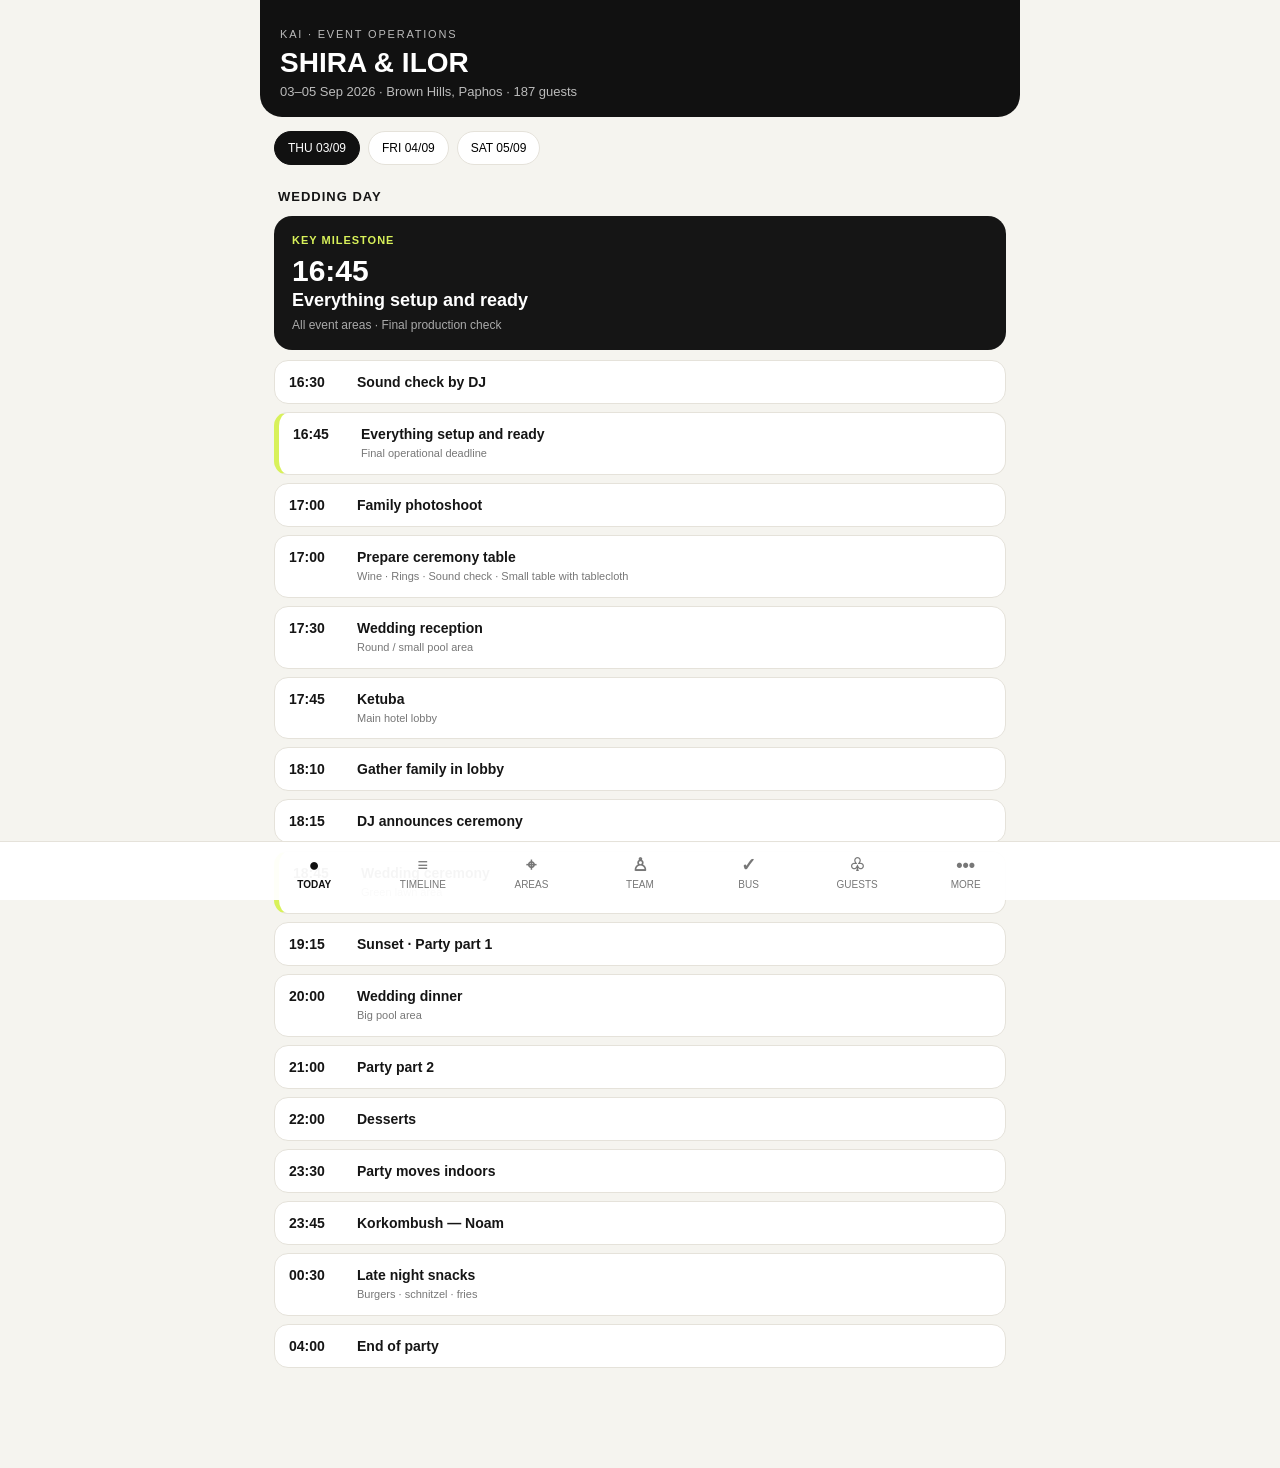
==== commit 0f2ecc8d: "Split site and launch unified Guests tab" ====
--- a/index.html
+++ b/index.html
@@ -1,15 +1 @@
-<!doctype html><html><head><meta charset='utf-8'><meta name='viewport' content='width=device-width,initial-scale=1,viewport-fit=cover'><title>Shira & Ilor — Event Ops</title><style>
-:root{--bg:#f5f4ef;--card:#fff;--ink:#151515;--muted:#777;--line:#e5e2da;--accent:#d8f15a;--dark:#151515}*{box-sizing:border-box}body{margin:0;background:var(--bg);font-family:Arial,Helvetica,sans-serif;color:var(--ink)}.app{max-width:760px;margin:auto;min-height:100vh;padding-bottom:88px}.hero{padding:28px 20px 18px;background:#111;color:white}.eyebrow{font-size:11px;letter-spacing:1.8px;color:#bbb}.hero h1{font-size:21px;margin:6px 0 4px}.hero p{margin:0;color:#bbb;font-size:13px}.days{display:flex;gap:8px;padding:14px 14px 6px;overflow:auto;position:sticky;top:0;background:var(--bg);z-index:5}.day{border:1px solid var(--line);background:white;border-radius:20px;padding:9px 13px;white-space:nowrap;font-size:12px;cursor:pointer}.day.active{background:#111;color:white;border-color:#111}.section{padding:10px 14px}.section h2{font-size:13px;letter-spacing:1px;margin:8px 4px 12px}.now{background:var(--dark);color:#fff;border-radius:18px;padding:18px;margin-bottom:10px}.now .label{color:var(--accent);font-size:11px;font-weight:bold;letter-spacing:1px}.time{font-size:30px;font-weight:800;margin-top:8px}.title{font-size:18px;font-weight:700;margin-top:2px}.meta{font-size:12px;color:#aaa;margin-top:7px}.timeline{display:grid;gap:8px}.item{background:var(--card);border:1px solid var(--line);border-radius:14px;padding:13px 14px;display:grid;grid-template-columns:58px 1fr;gap:10px}.item .t{font-weight:800;font-size:14px}.item .d{font-size:14px;font-weight:650}.item small{display:block;color:var(--muted);font-size:11px;margin-top:4px;line-height:1.35}.item.critical{border-left:5px solid var(--accent)}.tasks{background:white;border:1px solid var(--line);border-radius:16px;padding:8px 14px}.task{display:flex;gap:10px;padding:12px 0;border-bottom:1px solid var(--line);font-size:13px}.task:last-child{border-bottom:0}.task input{width:19px;height:19px}.panel{display:none}.panel.active{display:block}.cards{display:grid;grid-template-columns:1fr 1fr;gap:9px}.card{background:white;border:1px solid var(--line);border-radius:15px;padding:15px;min-height:105px}.card b{font-size:14px}.card p{font-size:11px;color:#666;line-height:1.45;margin:7px 0 0}.supplier{background:white;border:1px solid var(--line);border-radius:13px;padding:13px;margin-bottom:8px}.supplier b{font-size:13px}.supplier span{display:block;color:#777;font-size:11px;margin-top:3px}.bottom{position:fixed;bottom:0;left:0;right:0;background:rgba(255,255,255,.96);border-top:1px solid var(--line);display:flex;justify-content:center;padding-bottom:env(safe-area-inset-bottom);z-index:10}.nav{width:min(760px,100%);display:grid;grid-template-columns:repeat(7,1fr)}.nav button{border:0;background:transparent;padding:12px 1px 10px;font-size:8.5px;color:#777;letter-spacing:0}.nav button.active{color:#111;font-weight:800}.nav strong{display:block;font-size:16px;margin-bottom:3px}.search{width:100%;border:1px solid var(--line);background:white;border-radius:13px;padding:13px;font-size:14px;margin-bottom:10px}.busstats{display:grid;grid-template-columns:repeat(3,1fr);gap:7px;margin-bottom:10px}.stat{background:#111;color:#fff;border-radius:13px;padding:11px;text-align:center}.stat b{font-size:20px;display:block}.stat small{font-size:9px;color:#aaa}.filters{display:flex;gap:7px;margin-bottom:10px}.filters button{border:1px solid var(--line);background:#fff;border-radius:18px;padding:8px 11px;font-size:11px}.filters button.active{background:#111;color:#fff}.guest{background:#fff;border:1px solid var(--line);border-radius:8px;padding:4px 8px;margin-bottom:3px;display:flex;align-items:center;gap:6px}.guest.arrived{opacity:.58}.guest.arrived .gname{text-decoration:line-through}.gname{font-weight:750;font-size:11.5px;line-height:1.2;flex:1 1 42%;min-width:56px;white-space:nowrap;overflow:hidden;text-overflow:ellipsis}.gmeta{font-size:10px;color:#777;line-height:1.2;flex:1 1 30%;min-width:0;white-space:nowrap;overflow:hidden;text-overflow:ellipsis;text-align:right}.gphone{font-size:11px;font-weight:800;color:#151515;direction:ltr;unicode-bidi:isolate;white-space:nowrap;flex:none}.tag{font-size:8.5px;font-weight:800;border-radius:4px;padding:2px 4px;flex:none;background:var(--accent);color:#151515;letter-spacing:.3px}.tag.d{background:#ece9e1;color:#666}.wa{width:26px;height:26px;border-radius:50%;background:#25d366;display:inline-flex;align-items:center;justify-content:center;text-decoration:none;flex:none}.wa svg{width:15px;height:15px;fill:#fff}.wa.off{visibility:hidden}.checkin{width:36px;height:36px;margin:-4px 0 -4px -6px;padding:0;border:0;background:transparent;flex:none;display:inline-flex;align-items:center;justify-content:center;font-size:0;cursor:pointer;-webkit-tap-highlight-color:transparent;touch-action:manipulation}.checkin::before{content:'';width:20px;height:20px;border-radius:50%;border:1.5px solid #d3cfc4;background:#fff;display:flex;align-items:center;justify-content:center;font-size:12px;line-height:1;transition:background .15s,border-color .15s}.checkin:active::before{transform:scale(.9)}.guest.arrived .checkin::before{content:'✓';color:#fff;background:#151515;border-color:#151515}.bushead{position:sticky;top:0;background:var(--bg);padding-top:8px;z-index:4}@media(min-width:700px){.app{padding-bottom:90px}.hero{border-radius:0 0 22px 22px}.cards{grid-template-columns:repeat(3,1fr)}}
-</style></head><body><div class='app'><header class='hero'><div class='eyebrow'>KAI · EVENT OPERATIONS</div><h1>SHIRA & ILOR</h1><p>03–05 Sep 2026 · Brown Hills, Paphos · 187 guests</p></header>
-<div id='today' class='panel active'><div class='days'><button class='day active' onclick='showDay(0,this)'>THU 03/09</button><button class='day' onclick='showDay(1,this)'>FRI 04/09</button><button class='day' onclick='showDay(2,this)'>SAT 05/09</button></div><section class='section'><h2 id='dayTitle'>WEDDING DAY</h2><div class='timeline' id='dayTL'>
-<div class='item'><div class='t'>16:30</div><div><div class='d'>Sound check by DJ</div></div></div><div class='item critical'><div class='t'>16:45</div><div><div class='d'>Everything setup and ready</div><small>Final operational deadline</small></div></div><div class='item'><div class='t'>17:00</div><div><div class='d'>Family photoshoot</div></div></div><div class='item'><div class='t'>17:00</div><div><div class='d'>Prepare ceremony table</div><small>Wine · Rings · Sound check · Small table with tablecloth</small></div></div><div class='item'><div class='t'>17:30</div><div><div class='d'>Wedding reception</div><small>Round / small pool area</small></div></div><div class='item'><div class='t'>17:45</div><div><div class='d'>Ketuba</div><small>Main hotel lobby</small></div></div><div class='item'><div class='t'>18:10</div><div><div class='d'>Gather family in lobby</div></div></div><div class='item'><div class='t'>18:15</div><div><div class='d'>DJ announces ceremony</div></div></div><div class='item critical'><div class='t'>18:45</div><div><div class='d'>Wedding ceremony</div><small>Green lawn area</small></div></div><div class='item'><div class='t'>19:15</div><div><div class='d'>Sunset · Party part 1</div></div></div><div class='item'><div class='t'>20:00</div><div><div class='d'>Wedding dinner</div><small>Big pool area</small></div></div><div class='item'><div class='t'>21:00</div><div><div class='d'>Party part 2</div></div></div><div class='item'><div class='t'>22:00</div><div><div class='d'>Desserts</div></div></div><div class='item'><div class='t'>23:30</div><div><div class='d'>Party moves indoors</div></div></div><div class='item'><div class='t'>23:45</div><div><div class='d'>Korkombush — Noam</div></div></div><div class='item'><div class='t'>00:30</div><div><div class='d'>Late night snacks</div><small>Burgers · schnitzel · fries</small></div></div><div class='item'><div class='t'>04:00</div><div><div class='d'>End of party</div></div></div></div></section></div>
-<div id='timeline' class='panel'><section class='section'><h2>FULL EVENT TIMELINE</h2><input class='search' placeholder='Search timeline…' oninput='filterTimeline(this.value)'><div id='fullTL' class='timeline'></div></section></div>
-<div id='areas' class='panel'><section class='section'><h2>EVENT AREAS</h2><div class='cards'><div class='card'><b>Reception</b><p>Round pool area<br>6 food stations<br>Bar + flying waiters<br>3 bartenders + 2 pass-around</p></div><div class='card'><b>Ceremony</b><p>Green lawn<br>60 transparent chairs<br>4×4m stage<br>15×2m catwalk</p></div><div class='card'><b>Dinner</b><p>Big pool area<br>14 waiters<br>Table service<br>19 chandeliers</p></div><div class='card'><b>Party</b><p>Small pool area<br>Moving heads · wash · amber lights<br>30 uplights</p></div><div class='card'><b>After Party</b><p>Main restaurant<br>From 23:30<br>Hotel bar inside</p></div><div class='card'><b>Event Map</b><p>PDF page 12 contains the full event sketch and area layout.</p></div></div></section></div>
-<div id='team' class='panel'><section class='section'><h2>TEAM & SUPPLIERS</h2><div class='supplier'><b>Event Planner — Noam</b><span>+972 52 8344374</span></div><div class='supplier'><b>Planning Team</b><span>Operational coordination</span></div><div class='supplier'><b>Hotel</b><span>Food · waiters · tables · guest operations</span></div><div class='supplier'><b>Bar Team</b><span>Reception · dinner · party · after party</span></div><div class='supplier'><b>SUMU Production</b><span>Stages & production</span></div><div class='supplier'><b>DJ / Sound & Light</b><span>Check-in · ceremony · party</span></div><div class='supplier'><b>Flower & Décor</b><span>Ceremony and event styling</span></div></section></div>
-<div id='bus' class='panel'><section class='section'><div class='bushead'><h2>BUS · GUEST CHECK-IN</h2><div class='busstats'><div class='stat'><b id='arrivedCount'>0</b><small>ARRIVED</small></div><div class='stat'><b id='missingCount'>158</b><small>MISSING</small></div><div class='stat'><b>158</b><small>TOTAL</small></div></div><input id='guestSearch' class='search' placeholder='Search name / Hebrew / phone…' oninput='renderGuests()'><div class='filters'><button class='active' onclick="setGuestFilter('all',this)">ALL</button><button onclick="setGuestFilter('missing',this)">MISSING</button><button onclick="setGuestFilter('arrived',this)">ARRIVED</button></div></div><div id='guestList'></div></section></div><div id='hotel' class='panel'><section class='section'><div class='bushead'><h2>HOTEL &middot; ROOMS</h2><div class='busstats'><div class='stat'><b>188</b><small>GUESTS</small></div><div class='stat'><b>83</b><small>ROOMS</small></div><div class='stat'><b id='hotelShown'>188</b><small>SHOWN</small></div></div><input id='hotelSearch' class='search' placeholder='Search name / Hebrew / room…' oninput='renderHotel()'><div class='filters'><button class='active' onclick="setHotelFilter('all',this)">ALL</button><button onclick="setHotelFilter('adults',this)">ADULTS</button><button onclick="setHotelFilter('kids',this)">KIDS</button></div></div><div id='hotelList'></div></section></div><div id='more' class='panel'><section class='section'><h2>OPERATIONAL CHECKLIST</h2><div class='tasks'><label class='task'><input type='checkbox'> Ceremony stage 4×4 ready</label><label class='task'><input type='checkbox'> Ceremony structure ready</label><label class='task'><input type='checkbox'> Chairs / tables / tablecloth ready</label><label class='task'><input type='checkbox'> Dinner tables ready by 13:00</label><label class='task'><input type='checkbox'> Chandeliers ready by 13:00</label><label class='task'><input type='checkbox'> Sound & light setup</label><label class='task'><input type='checkbox'> Bar services setup</label><label class='task'><input type='checkbox'> EVERYTHING READY by 16:30</label></div><h2 style='margin-top:24px'>HOTEL</h2><div class='card' style='min-height:auto'><b>Full hotel buyout · 83 rooms</b><p>Check-in 15:00 · Check-out 11:00<br>10 rooms may check out at 13:30<br>€3,000 security deposit</p></div></section></div>
-</div><div class='bottom'><div class='nav'><button class='active' onclick="show('today',this)"><strong>●</strong>TODAY</button><button onclick="show('timeline',this)"><strong>≡</strong>TIMELINE</button><button onclick="show('areas',this)"><strong>⌖</strong>AREAS</button><button onclick="show('team',this)"><strong>♙</strong>TEAM</button><button onclick="show('bus',this)"><strong>✓</strong>BUS</button><button onclick="show('hotel',this)"><strong>⌂</strong>HOTEL</button><button onclick="show('more',this)"><strong>•••</strong>MORE</button></div></div><script>
-const data=[['08:30','Flight IZ153 lands at Paphos airport','157 guests'],['09:00','Meet & greet at airport','Alexandra'],['11:00','Guests arriving to hotel','DJ + food & drinks during check-in'],['13:00','Bridal hair & makeup','Room 108'],['13:30','Photographers arrive',''],['15:00','First look + couple photoshoot',''],['16:30','Sound check by DJ',''],['16:45','Everything setup and ready',''],['17:00','Family photoshoot',''],['17:00','Prepare ceremony table','Wine · Rings · Sound check'],['17:30','Wedding reception','Round pool area'],['17:45','Ketuba','Main lobby'],['18:10','Gather family in lobby',''],['18:15','DJ announces ceremony',''],['18:45','Wedding ceremony','Green lawn'],['19:15','Sunset / Party part 1',''],['20:00','Wedding dinner','Big pool area'],['21:00','Party part 2',''],['22:00','Desserts',''],['23:30','Party moves indoors',''],['23:45','Korkombush — Noam',''],['00:30','Late night snacks',''],['04:00','End of party',''],['FRI','08:00–11:00 Breakfast at hotel','04/09'],['12:00','Pool party sound check',''],['13:00','Pool party around main pool','Until 17:00'],['19:00','Dinner at hotel','Buffet'],['SAT','07:00–11:00 Breakfast at hotel','05/09'],['09:00','Bus pickup to Paphos airport','154 guests'],['11:00','Official check-out','10 rooms until 13:30'],['12:25','Flight IZ152 departs','Paphos airport']];function render(q=''){document.getElementById('fullTL').innerHTML=data.filter(x=>x.join(' ').toLowerCase().includes(q.toLowerCase())).map(x=>`<div class='item'><div class='t'>${x[0]}</div><div><div class='d'>${x[1]}</div><small>${x[2]}</small></div></div>`).join('')}render();function filterTimeline(q){render(q)}function show(id,b){document.querySelectorAll('.panel').forEach(x=>x.classList.remove('active'));document.getElementById(id).classList.add('active');document.querySelectorAll('.nav button').forEach(x=>x.classList.remove('active'));b.classList.add('active');scrollTo(0,0)}document.querySelectorAll('.task input').forEach((x,i)=>{x.checked=localStorage['task'+i]=='1';x.onchange=()=>localStorage['task'+i]=x.checked?'1':'0'});
-
-const guests=[{"id":1,"first":"ALIN","last":"PLOTNIKOV","phone":"0544868632","age":"Adult","he":"אלין פלוטניקוב","room":"112"},{"id":2,"first":"ALON","last":"NETACH","phone":"054-4904500","age":"Adult","he":"אלון נתח","room":"111"},{"id":3,"first":"ALON","last":"NIMRODI","phone":"052-5445353","age":"Adult","he":"אלון נמרודי","room":"212"},{"id":4,"first":"Amir","last":"Ben Israel","phone":"0506913234","age":"Adult","he":"אמיר בן ישראל","room":"220"},{"id":5,"first":"AMIT","last":"PEREZ","phone":"052-3097119","age":"Adult","he":"עמית פרז","room":"130"},{"id":6,"first":"AMIT","last":"NETENELI (BABA)","phone":"546669193","age":"Adult","he":"עמית נתנאלי (בבה)","room":"129"},{"id":7,"first":"AMIT ODET","last":"KOHENER","phone":"052-2773266","age":"Adult","he":"עמית אודט כוהנר","room":"104"},{"id":8,"first":"Anastasia","last":"Simhi","phone":"0548005226","age":"Adult","he":"אנסטסיה (בת זוג של סער שמחי)","room":"119"},{"id":9,"first":"ANZELA","last":"EPSHTEIN","phone":"054-3300122","age":"Adult","he":"אנז'לה אפשטיין","room":"231"},{"id":10,"first":"ASIF YOSEF","last":"ELBAZ","phone":"052-3311994","age":"Adult","he":"אסיף יוסף אלבז","room":"102"},{"id":11,"first":"AVI","last":"COHEN","phone":"050-2008399","age":"Adult","he":"אבי כהן","room":"242"},{"id":12,"first":"AYELET LILYAN","last":"ZAHAV","phone":"054-3299854","age":"Adult","he":"איילת זהב","room":"217"},{"id":13,"first":"BAR","last":"DAGMI","phone":"052-6336305","age":"Adult","he":"בר דגמי","room":"223"},{"id":14,"first":"BAR (SALOMON)","last":"KASSABI","phone":"050-2322153","age":"Adult","he":"בר קסבי","room":"211"},{"id":15,"first":"BARUCH","last":"NETACH","phone":"054-8006944","age":"Adult","he":"ברוך נתח","room":"111"},{"id":16,"first":"BEN","last":"NETACH","phone":"054-7361380","age":"Adult","he":"בן נתח","room":"239"},{"id":17,"first":"BEN SHALOM","last":"MADANI","phone":"543022200","age":"Adult","he":"בן מדני","room":"229"},{"id":18,"first":"DANI","last":"BENITA","phone":"054-9090131","age":"Adult","he":"דני בניטה","room":"136"},{"id":19,"first":"DANIEL","last":"KUBI","phone":"052-3792783","age":"Adult","he":"דניאל קובי","room":"117"},{"id":20,"first":"DANIEL","last":"ZADA","phone":"524400455","age":"Adult","he":"דניאל זדה","room":"203"},{"id":21,"first":"DANIEL","last":"ELBAZ","phone":"050-9289299","age":"Adult","he":"דניאל אלבז","room":"203"},{"id":22,"first":"DANIEL","last":"DARVIN VARON","phone":"050-8626614","age":"Adult","he":"דניאל ורון","room":"138"},{"id":23,"first":"DANIEL DANA","last":"SABAN","phone":"050-6577880","age":"Adult","he":"דנה סבן","room":"215"},{"id":24,"first":"DINA","last":"NETACH","phone":"054-570000","age":"Adult","he":"דינה נתח","room":"111"},{"id":25,"first":"Dorit","last":"Ben Israel","phone":"0549091027","age":"Adult","he":"דורית בן ישראל","room":"220"},{"id":26,"first":"DORON ZAHAV","last":"GUATA","phone":"054-6416280","age":"Adult","he":"דורון גואטה","room":"213"},{"id":27,"first":"EDEN","last":"LEVI","phone":"052-6450440","age":"Adult","he":"עדן לוי","room":"221"},{"id":28,"first":"EIRAD GABRIEL","last":"MEIR","phone":"050-4464456","age":"Adult","he":"אירד מאיר","room":"227"},{"id":29,"first":"ELAD","last":"TZEMACH","phone":"054-5514563","age":"Adult","he":"אלעד צמח","room":"241"},{"id":30,"first":"ELAD","last":"AHARON","phone":"054-8060721","age":"Adult","he":"אלעד אהרון","room":"128"},{"id":31,"first":"ELI","last":"MISLATI","phone":"050-4080985","age":"Adult","he":"אלי מסלטי","room":"234"},{"id":32,"first":"ELI","last":"GARTENBANK","phone":"058-5429612","age":"Adult","he":"אלי גטרבנק","room":"139"},{"id":33,"first":"ELIRAN","last":"OZ (ABUDI)","phone":"050-2334888","age":"Adult","he":"אלירן עוז (עבודי)","room":"233"},{"id":34,"first":"ELY","last":"AHARON","phone":"548060718","age":"Adult","he":"איליי אהרון","room":"223"},{"id":35,"first":"ELYA","last":"NETACH","phone":"054-7361380","age":"Adult","he":"אליה נתח","room":"239"},{"id":36,"first":"ESTER","last":"VARON","phone":"050-3301561","age":"Adult","he":"אתי ורון","room":"214"},{"id":37,"first":"ETAI","last":"PRIVA","phone":"052-8028739","age":"Adult","he":"איתי פריוה","room":"134"},{"id":38,"first":"ETI","last":"ASOR","phone":"052-8889933","age":"Adult","he":"אתי עשור","room":"125"},{"id":39,"first":"ETI","last":"VARON","phone":"050-7501600","age":"Adult","he":"אתי ורון","room":"120"},{"id":40,"first":"GAL","last":"ZEKARIA","phone":"052-8387571","age":"Adult","he":"גל זכריה","room":"212"},{"id":41,"first":"HAGIT","last":"RAZ","phone":"054-7705456","age":"Adult","he":"חגית רז","room":"219"},{"id":42,"first":"HANA","last":"NETACH","phone":"054-7361380","age":"Adult","he":"חנה נתח","room":"239"},{"id":43,"first":"HELEN SHAY","last":"TSUKERMAN","phone":"054-9250434","age":"Adult","he":"הלן שי צוקרמן","room":"112"},{"id":44,"first":"IDAN","last":"NETANEL","phone":"058-4976704","age":"Adult","he":"עידן נתנאל","room":"238"},{"id":45,"first":"IDAN","last":"WEINTROUB","phone":"054-9218727","age":"Adult","he":"עידן וינטראוב","room":"236"},{"id":46,"first":"IDAN ELYAKIM","last":"WEISSBERG","phone":"054-7468816","age":"Adult","he":"עידן אליקים ויסברג","room":"236"},{"id":47,"first":"IDO","last":"ASOR","phone":"050-2420520","age":"Adult","he":"עידו עשור","room":"125"},{"id":48,"first":"IFAT","last":"LEVY IFERGAN","phone":"054-7882514","age":"Adult","he":"יפעת איפרגן","room":"133"},{"id":49,"first":"ILAN","last":"GARMIZA","phone":"050-7999448","age":"Adult","he":"אילן גרמיזה","room":"132"},{"id":50,"first":"ILANIT HAYA","last":"RACHAMIM","phone":"052-8378858","age":"Adult","he":"אילנית רחמים","room":"121"},{"id":51,"first":"IMRI","last":"NETACH","phone":"054-7361380","age":"Adult","he":"אימרי נתח","room":"239"},{"id":52,"first":"INBAL","last":"MARCUS","phone":"053-6325552","age":"Adult","he":"עינבל מרקוס","room":"232"},{"id":53,"first":"IRIS","last":"PRIVA","phone":"052-4464647","age":"Adult","he":"איריס פריוה","room":"135"},{"id":54,"first":"ISABELLE","last":"ORION","phone":"052-8685868","age":"Adult","he":"איזבל אוריון","room":"142"},{"id":55,"first":"ITSHAK","last":"MESHOMAR","phone":"054-3300122","age":"Adult","he":"יצחק משומר","room":"231"},{"id":56,"first":"JONATHAN","last":"MESHUMAR","phone":"052-4867672","age":"Adult","he":"יהונתן משומר","room":"230"},{"id":57,"first":"JULIA","last":"PARIZIAN","phone":"052-6140983","age":"Adult","he":"ג'ולי פריזיאן","room":"205"},{"id":58,"first":"KARIN","last":"ASOOLIN","phone":"050-3346512","age":"Adult","he":"קארין אסולין (ורון)","room":"225"},{"id":59,"first":"KARIN KARMELA","last":"SHAMIR","phone":"050-6676069","age":"Adult","he":"קארין שמיר","room":"120"},{"id":60,"first":"KEREN","last":"YAKOV","phone":"052-5799455","age":"Adult","he":"קרן יעקב","room":"208"},{"id":61,"first":"KOREN","last":"RAZ","phone":"054-5420313","age":"Adult","he":"קורן רז","room":"219"},{"id":62,"first":"LEE","last":"MADAR","phone":"054-8008004","age":"Adult","he":"לי מדר","room":"141"},{"id":63,"first":"LEON","last":"VARON","phone":"050-8626614","age":"Adult","he":"לאון ורון","room":"138"},{"id":64,"first":"LIAT","last":"GLAZER AVIV","phone":"054-6559288","age":"Adult","he":"ליאת גלזר","room":"216"},{"id":65,"first":"LIHI","last":"ABITBOL","phone":"054-3390837","age":"Adult","he":"ליהי אביטבול","room":"104"},{"id":66,"first":"LILI","last":"AGAI","phone":"050-2944054","age":"Adult","he":"לילי אגאי","room":"205"},{"id":67,"first":"LIN","last":"COHEN","phone":"050-6551557","age":"Adult","he":"לין כהן","room":"120"},{"id":68,"first":"LION BEN","last":"VARON","phone":"050-9600908","age":"Adult","he":"ליאון ורון","room":"126"},{"id":69,"first":"LIRAN RAMI","last":"DAGMI","phone":"526336304","age":"Adult","he":"לירן דגמי","room":"222"},{"id":70,"first":"LIRON","last":"NAHUM","phone":"054-6280334","age":"Adult","he":"לירון נחום","room":"129"},{"id":71,"first":"LUCY","last":"MEIR","phone":"050-4464456","age":"Adult","he":"לוסי מאיר","room":"227"},{"id":72,"first":"MAOR","last":"BITON","phone":"052-5222367","age":"Adult","he":"מאור ביטון","room":"210"},{"id":73,"first":"MAY","last":"TIBI","phone":"503386336","age":"Adult","he":"מאי טייבי","room":"206"},{"id":74,"first":"MAYA","last":"NETANEL","phone":"054-4959870","age":"Adult","he":"מאיה נתנאל","room":"238"},{"id":75,"first":"MAYA","last":"BEN HARUSH","phone":"052-4347243","age":"Adult","he":"מאיה בן ארוך","room":"222"},{"id":76,"first":"MAYA","last":"ZIV ( AMSALEM)","phone":"052-7224747","age":"Adult","he":"מאיה זיו (אמסלם)","room":"206"},{"id":77,"first":"MAYAN","last":"VERED","phone":"052-4301570","age":"Adult","he":"מעין ורד","room":"112"},{"id":78,"first":"MEIRAV","last":"BALISA-NIMRODI","phone":"052-2784439","age":"Adult","he":"מירב בליסה נמרודי","room":"212"},{"id":79,"first":"MEZI MAZAL","last":"GARTENBANK HANGEL","phone":"058-5429712","age":"Adult","he":"מזי גטרבנק","room":"139"},{"id":80,"first":"MICHAL","last":"NETANEL","phone":"054-4959870","age":"Adult","he":"מיכל נתנאל","room":"237"},{"id":81,"first":"MICHAL","last":"ABUDI","phone":"052-4841522","age":"Adult","he":"מיכל עבודי","room":"105"},{"id":82,"first":"MICHAL","last":"FELDMAN","phone":"054-4224366","age":"Adult","he":"מיכל פלדמן","room":"137"},{"id":83,"first":"MIKI","last":"ORION","phone":"050-4334142","age":"Adult","he":"מיקי אוריון","room":"142"},{"id":84,"first":"MISHAEL","last":"ZAHAV","phone":"052-2518041","age":"Adult","he":"מישאל זהב","room":"217"},{"id":85,"first":"MOR","last":"VARON","phone":"054-7475174","age":"Adult","he":"מור ורון","room":"126"},{"id":86,"first":"MOSHIK","last":"FELDMAN","phone":"054-2272037","age":"Adult","he":"מושיק פלדמן","room":"137"},{"id":87,"first":"NATALI","last":"BEN HAMO","phone":"054-6544531","age":"Adult","he":"טלי בן חמו","room":"218"},{"id":88,"first":"NEOMI","last":"BENITA","phone":"054-9020768","age":"Adult","he":"נעמי בניטה","room":"136"},{"id":89,"first":"NISIM","last":"VARON","phone":"054-7677745","age":"Adult","he":"נסים ורון","room":"214"},{"id":90,"first":"NOA","last":"TZEMACH","phone":"054-4452360","age":"Adult","he":"נועה צמח","room":"241"},{"id":91,"first":"NOA","last":"MELAMED","phone":"054-9270922","age":"Adult","he":"נועה מלמד","room":"104"},{"id":92,"first":"NOAM","last":"MOSHE","phone":"052-2203072","age":"Adult","he":"נועם משה","room":"105"},{"id":93,"first":"NOAM","last":"SHAMUR","phone":"052-6156545","age":"Adult","he":"נועם שמור","room":"211"},{"id":94,"first":"OFEK","last":"SHINER","phone":"053-3326027","age":"Adult","he":"אופק שיינר","room":"209"},{"id":95,"first":"OFER","last":"MARCUS","phone":"053-6325551","age":"Adult","he":"עופר מרקוס","room":"232"},{"id":96,"first":"OMER","last":"LIANI","phone":"055-9243488","age":"Adult","he":"עומר ליאני","room":"236"},{"id":97,"first":"Omer (supplier)","last":"SISSO","phone":"054-2394823","age":"Adult","he":"די ג'יי- עומר סיסו","room":"143"},{"id":98,"first":"OR","last":"ELKAYAM","phone":"526851918","age":"Adult","he":"אור אלקיים","room":"213"},{"id":99,"first":"OR","last":"SHVIMER (DAVID)","phone":"054-5548118","age":"Adult","he":"אור שווימר ( דוד)","room":"240"},{"id":100,"first":"OR","last":"YAKOV","phone":"052-2330612","age":"Adult","he":"אור יעקב","room":"208"},{"id":101,"first":"OREN","last":"NETACH","phone":"054-7687557","age":"Adult","he":"אורן נתח","room":"239"},{"id":102,"first":"ORLY","last":"BALISA","phone":"052-3281022","age":"Adult","he":"אורלי בליסה","room":"101"},{"id":103,"first":"PABLO FERNANDO","last":"GLAZER","phone":"052-8397706","age":"Adult","he":"פבלו גלזר","room":"216"},{"id":104,"first":"PAZ","last":"YEHEZKEL","phone":"054-9059741","age":"Adult","he":"פז יחזקאל","room":"202"},{"id":105,"first":"RACHEL","last":"VARON","phone":"050-2583839","age":"Adult","he":"רחל ורון","room":"124"},{"id":106,"first":"RACHEL SIRLEY","last":"OZ (ABUDI)","phone":"050-2334888","age":"Adult","he":"רחל שירלי עוז (עבודי)","room":"233"},{"id":107,"first":"RAHAMIM KLEMI","last":"SABAN","phone":"050-6915551","age":"Adult","he":"קלמי סבן","room":"215"},{"id":108,"first":"RAKEFET","last":"LEVY","phone":"054-7692279","age":"Adult","he":"רקפת לוי","room":"201"},{"id":109,"first":"RAN","last":"ABRAMOVICH","phone":"052-6025088","age":"Adult","he":"רן אברמוביץ","room":"140"},{"id":110,"first":"RANI REFAEL","last":"VARON","phone":"תינוק בן 8 חודשים","age":"Baby","he":"רני ורון","room":"138"},{"id":111,"first":"RAY","last":"FARTUK","phone":"ילדה","age":"Child","he":"ריי פרטוק","room":"207"},{"id":112,"first":"RAZ","last":"YAKOV","phone":"052-5799455","age":"Adult","he":"רז יעקב","room":"208"},{"id":113,"first":"RENE HLAFO","last":"ROMANO","phone":"544747576","age":"Adult","he":"רנה רומנו","room":"210"},{"id":114,"first":"ROI","last":"NAHUM ABDAL","phone":"052-8885481","age":"Adult","he":"רועי עבדל נחום","room":"103"},{"id":115,"first":"ROM","last":"SHINER","phone":"053-7172245","age":"Adult","he":"רום שיינר","room":"209"},{"id":116,"first":"RON","last":"HASAN","phone":"050-7554044","age":"Adult","he":"רון חסן","room":"224"},{"id":117,"first":"RONEN","last":"MORDECHAI","phone":"052-5465640","age":"Adult","he":"רונן מרדכי","room":"235"},{"id":118,"first":"RONI","last":"BAR KOCHVA","phone":"052-2925533","age":"Adult","he":"רוני בר כוכבא","room":"117"},{"id":119,"first":"RONIT","last":"COBE MADAR","phone":"054-8008004","age":"Adult","he":"רונית מדר","room":"141"},{"id":120,"first":"RURH","last":"SHARONI","phone":"050-7368905","age":"Adult","he":"רות שרוני","room":"121"},{"id":121,"first":"SAGI","last":"SHINER","phone":"050-5355067","age":"Adult","he":"שגיא שיינר","room":"209"},{"id":122,"first":"SAGIT","last":"SHAINER","phone":"054-7107954","age":"Adult","he":"שגית שיינר","room":"209"},{"id":123,"first":"SAHAR","last":"SIMHI","phone":"0548005226","age":"Adult","he":"סער שמחי","room":"119"},{"id":124,"first":"SAMI","last":"VARON","phone":"053-2297222","age":"Adult","he":"סמי ורון","room":"124"},{"id":125,"first":"SARIT","last":"ZEKARIA","phone":"052-8387571","age":"Adult","he":"שרית זכריה","room":"212"},{"id":126,"first":"SARIT","last":"GARMIZA","phone":"052-8511131","age":"Adult","he":"שרית גרמיזה","room":"132"},{"id":127,"first":"Shai","last":"Isso","phone":"—","age":"Adult","he":"שי איסו","room":"221"},{"id":128,"first":"SHALOM GIL","last":"PRIVA","phone":"050-5246376","age":"Adult","he":"גילי פריוה","room":"135"},{"id":129,"first":"SHANI","last":"BARNES","phone":"052-6874706","age":"Adult","he":"שני ברנס","room":"130"},{"id":130,"first":"SHAY ISRAEL","last":"NETANEL","phone":"054-3976703","age":"Adult","he":"שי ישראל נתנאל","room":"237"},{"id":131,"first":"SHIR","last":"GOLDFARB","phone":"054-6211611","age":"Adult","he":"שיר גולדפרב","room":"102"},{"id":132,"first":"SHIR","last":"PERRY","phone":"050-5530176","age":"Adult","he":"שיר פרי","room":"103"},{"id":133,"first":"SHIRI","last":"PINTO","phone":"052-8012345","age":"Adult","he":"שירי פינטו","room":"204"},{"id":134,"first":"SHOSHANA","last":"TZEMACH","phone":"054-4452360","age":"Adult","he":"שושנה צמח","room":"241"},{"id":135,"first":"SIMON","last":"LEVY","phone":"054-4264409","age":"Adult","he":"שמעון לוי","room":"201"},{"id":136,"first":"SIMONA","last":"AVIRAM","phone":"052-2953628","age":"Adult","he":"סימונה אבירם","room":"140"},{"id":137,"first":"SIVAN","last":"MESHUMAR (BENHAMO)","phone":"—","age":"Adult","he":"סיון משומר- לוודא הגעה","room":"230"},{"id":138,"first":"SNIR","last":"HAYON","phone":"050-9085003","age":"Adult","he":"שניר חיון","room":"211"},{"id":139,"first":"TAL","last":"NETANEL","phone":"058-4976703","age":"Adult","he":"טל נתנאל","room":"237"},{"id":140,"first":"TAL","last":"FARTUK(VARON)","phone":"052-6923133","age":"Adult","he":"טל פרטוק","room":"207"},{"id":141,"first":"TAL","last":"PRIVA","phone":"052-8066691","age":"Adult","he":"טל פריוה","room":"134"},{"id":142,"first":"TALIA","last":"MALACHI","phone":"052-6016866","age":"Adult","he":"טלי מלאכי","room":"242"},{"id":143,"first":"TAMIR","last":"FARTUK","phone":"050-6768007","age":"Adult","he":"תמיר פרטוק","room":"207"},{"id":144,"first":"TUVIA","last":"YAKOV","phone":"050-8294154","age":"Adult","he":"טוביה יעקב","room":"208"},{"id":145,"first":"YAEL VICTORIA","last":"MISLATI","phone":"050-4080984","age":"Adult","he":"יעל ויקטוריה מסלטי","room":"234"},{"id":146,"first":"YAHAV","last":"FARTUK","phone":"ילדה","age":"Child","he":"יהב פרטוק","room":"207"},{"id":147,"first":"YAHLI","last":"FARTUK","phone":"ילד","age":"Child","he":"יהלי פרטוק","room":"207"},{"id":148,"first":"YANIR","last":"COHEN","phone":"502180585","age":"Adult","he":"יניר כהן","room":"127"},{"id":149,"first":"YARIN","last":"SHVIMER","phone":"054-7303966","age":"Adult","he":"ירין שווימר","room":"240"},{"id":150,"first":"YARIN","last":"DAGMI","phone":"052-8301183","age":"Adult","he":"ירין דגמי","room":"128"},{"id":151,"first":"YEHONATAN","last":"BEN HAIM","phone":"052-3353161","age":"Adult","he":"יהונתן בן חיים","room":"204"},{"id":152,"first":"YOSI","last":"COHEN","phone":"052-2595950","age":"Adult","he":"יוסי כהן","room":"127"},{"id":153,"first":"YOSI","last":"BEN HAMO","phone":"050-5733363","age":"Adult","he":"יוסי בן חמו","room":"218"},{"id":154,"first":"YOSSI","last":"IFERGAN","phone":"052-8010775","age":"Adult","he":"יוסי איפרגן","room":"133"},{"id":155,"first":"YUVAL","last":"NETACH","phone":"054-7361380","age":"Adult","he":"יובל נתח","room":"239"},{"id":156,"first":"YUVAL","last":"SAKI","phone":"050-6000376","age":"Adult","he":"יובל סקי","room":"206"},{"id":157,"first":"YUVAL","last":"BURAK","phone":"054-7208473","age":"Adult","he":"יובל בורק","room":"202"},{"id":158,"first":"YUVAL","last":"HASAN FRAIMAN","phone":"050-4081907","age":"Adult","he":"יובל חסן פריימן","room":"224"}];let guestFilter='all';const WA_SVG="<svg viewBox='0 0 24 24'><path d='M17.47 14.38c-.3-.15-1.76-.87-2.03-.97-.27-.1-.47-.15-.67.15-.2.3-.77.97-.94 1.16-.17.2-.35.22-.64.08-.3-.15-1.26-.46-2.39-1.48-.88-.79-1.48-1.76-1.65-2.06-.17-.3-.02-.46.13-.6.13-.14.3-.35.45-.52.15-.17.2-.3.3-.5.1-.2.05-.37-.03-.52-.07-.15-.67-1.61-.92-2.21-.24-.58-.49-.5-.67-.51h-.57c-.2 0-.52.07-.79.37-.27.3-1.04 1.02-1.04 2.48 0 1.46 1.07 2.87 1.21 3.07.15.2 2.1 3.2 5.08 4.49.71.3 1.26.49 1.69.62.71.23 1.36.2 1.87.12.57-.08 1.76-.72 2.01-1.41.25-.7.25-1.29.17-1.42-.07-.12-.27-.2-.57-.34M12.05 21.8h-.01a9.87 9.87 0 0 1-5.03-1.38l-.36-.21-3.74.98 1-3.65-.24-.37a9.86 9.86 0 0 1-1.51-5.26c0-5.45 4.44-9.88 9.89-9.88 2.64 0 5.12 1.03 6.99 2.9a9.83 9.83 0 0 1 2.89 6.99c0 5.45-4.44 9.88-9.88 9.88m8.41-18.3A11.82 11.82 0 0 0 12.05 0C5.5 0 .16 5.34.16 11.89c0 2.1.55 4.14 1.59 5.95L.06 24l6.3-1.65a11.88 11.88 0 0 0 5.69 1.45c6.55 0 11.89-5.34 11.89-11.89 0-3.18-1.24-6.17-3.48-8.42Z'/></svg>";function waNumber(p){if(!p)return '';const d=String(p).replace(/\D/g,'');if(!d)return '';if(d.startsWith('972'))return d;if(d.startsWith('0'))return '972'+d.slice(1);if(d.length===9&&d[0]==='5')return '972'+d;return ''}function guestKey(id){return 'bus_shira_ilor_'+id}function isArrived(id){return localStorage.getItem(guestKey(id))==='1'}function toggleGuest(id){localStorage.setItem(guestKey(id),isArrived(id)?'0':'1');renderGuests()}function setGuestFilter(f,b){guestFilter=f;document.querySelectorAll('.filters button').forEach(x=>x.classList.remove('active'));b.classList.add('active');renderGuests()}function renderGuests(){let q=(document.getElementById('guestSearch')?.value||'').toLowerCase().trim();let arrived=guests.filter(g=>isArrived(g.id)).length;document.getElementById('arrivedCount').textContent=arrived;document.getElementById('missingCount').textContent=guests.length-arrived;let list=guests.filter(g=>{let a=isArrived(g.id);if(guestFilter==='missing'&&a)return false;if(guestFilter==='arrived'&&!a)return false;return !q||[g.first,g.last,g.phone,g.he,String(g.id)].join(' ').toLowerCase().includes(q)});document.getElementById('guestList').innerHTML=list.map(g=>{let a=isArrived(g.id);let w=waNumber(g.phone);return `<div class='guest ${a?'arrived':''}'><button class='checkin' onclick='toggleGuest(${g.id})' aria-label='check in'></button><div class='gname'>${g.id}. ${g.first} ${g.last}</div><div class='gmeta' dir='auto'>${g.he||''}${g.age&&g.age!=='Adult'?' · '+g.age:''}</div>${w?`<div class='gphone'>${g.phone}</div>`:''}${w?`<a class='wa' href='https://wa.me/${w}' target='_blank' rel='noopener' title='WhatsApp'>${WA_SVG}</a>`:`<span class='wa off'></span>`}</div>`}).join('')||`<div class='card' style='min-height:auto'>No guests found</div>`}renderGuests();
-const thuHTML=document.getElementById('dayTL').innerHTML;const dayPlans=[{title:'WEDDING DAY',now:1,html:thuHTML},{title:'FRIDAY 04/09',now:0,items:[['08:00–11:00','Breakfast at hotel',''],['12:00','Pool party sound check',''],['13:00','Pool party around main pool','Until 17:00'],['19:00','Dinner at hotel','Buffet']]},{title:'SATURDAY 05/09',now:0,items:[['07:00–11:00','Breakfast at hotel',''],['09:00','Bus pickup to Paphos airport','154 guests'],['11:00','Official check-out','10 rooms until 13:30'],['12:25','Flight IZ152 departs','Paphos airport']]}];function showDay(i,b){document.querySelectorAll('.day').forEach(x=>x.classList.remove('active'));b.classList.add('active');const p=dayPlans[i];document.getElementById('dayTitle').textContent=p.title;document.getElementById('dayTL').innerHTML=p.html!==undefined?p.html:p.items.map(x=>`<div class='item'><div class='t'>${x[0]}</div><div><div class='d'>${x[1]}</div>${x[2]?`<small>${x[2]}</small>`:''}</div></div>`).join('');scrollTo(0,0)}
-const hotel=[[1,"ADAR SUISSA OVED","הדר סויסה","ADULT","228"],[2,"ALIN PLOTNIKOV","אלין פלוטניקוב","ADULT","112"],[3,"ALON NETACH","אלון נתח","ADULT","111"],[4,"ALON NIMRODI","אלון נמרודי","ADULT","212"],[5,"Amir Ben Israel","אמיר בן ישראל","ADULT","220"],[6,"AMIT PEREZ","עמית פרז","ADULT","130"],[7,"AMIT NETENELI (BABA)","(עמית נתנאלי )בבה","ADULT","129"],[8,"AMIT ODET KOHENER","עמית אודט כוהנר","ADULT","104"],[9,"AMIT TAMAR GOLD","עמית גולד","ADULT","118"],[10,"Anastasia Simhi","(אנסטסיה )בת זוג של סער שמחי","ADULT","119"],[11,"ANZELA EPSHTEIN","אנז'לה אפשטיין","ADULT","231"],[12,"ASIF YOSEF ELBAZ","אסיף יוסף אלבז","ADULT","102"],[13,"AVI COHEN","אבי כהן","ADULT","242"],[14,"AYELET LILYAN ZAHAV","איילת זהב","ADULT","217"],[15,"BAR DAGMI","בר דגמי","ADULT","223"],[16,"BAR (SALOMON) KASSABI","בר קסבי","ADULT","211"],[17,"BARUCH NETACH","ברוך נתח","ADULT","111"],[18,"BEN BALISA","בן בליסה","ADULT","106"],[19,"BEN NETACH","בן נתח","ADULT","239"],[20,"BEN SHALOM MADANI","בן מדני","ADULT","229"],[21,"CHEN OVED","חן עובד","ADULT","228"],[22,"DANI BENITA","דני בניטה","ADULT","136"],[23,"DANIEL KUBI","דניאל קובי","ADULT","117"],[24,"DANIEL ZADA","דניאל זדה","ADULT","203"],[25,"DANIEL ELBAZ","דניאל אלבז","ADULT","203"],[26,"DANIEL DARVIN VARON","דניאל ורון","ADULT","138"],[27,"DANIEL DANA SABAN","דנה סבן","ADULT","215"],[28,"DANIELLA BALISA","דניאלה בליסה","ADULT","106"],[29,"DINA NETACH","דינה נתח","ADULT","111"],[30,"Dorit Ben Israel","דורית בן ישראל","ADULT","220"],[31,"DORON ZAHAV GUATA","דורון גואטה","ADULT","213"],[32,"EDEN LEVI","עדן לוי","ADULT","221"],[33,"EIRAD GABRIEL MEIR","אירד מאיר","ADULT","227"],[34,"ELAD TZEMACH","אלעד צמח","ADULT","241"],[35,"ELAD AHARON","אלעד אהרון","ADULT","128"],[36,"ELI MISLATI","אלי מסלטי","ADULT","234"],[37,"ELI GARTENBANK","אלי גטרבנק","ADULT","139"],[38,"ELIRAN OZ (ABUDI)","(אלירן עוז )עבודי","ADULT","233"],[39,"ELLA COHEN","אלה כהן","ADULT","116"],[40,"ELY AHARON","איליי אהרון","ADULT","223"],[41,"ELYA NETACH","אליה נתח","ADULT","239"],[42,"ERAN SHARONI","ערן שרוני","ADULT","110"],[43,"ESTER VARON","אתי ורון","ADULT","214"],[44,"ETAI PRIVA","איתי פריוה","ADULT","134"],[45,"ETI ASOR","אתי עשור","ADULT","125"],[46,"ETI VARON","אתי ורון","ADULT","120"],[47,"EYAL BALISA","אייל בליסה","ADULT","109"],[48,"GAL ZEKARIA","גל זכריה","ADULT","212"],[49,"GAL SAAR","גל סער","ADULT","229"],[50,"GAL IGAL LAGZIEL","גל לגזיאל","ADULT","116"],[51,"GIL BALISA","גיל בליסה","CHILD","107"],[52,"HAGIT RAZ","חגית רז","ADULT","219"],[53,"HANA NETACH","חנה נתח","ADULT","239"],[54,"HELEN SHAY TSUKERMAN","הלן שי צוקרמן","ADULT","112"],[55,"IDAN NETANEL","עידן נתנאל","ADULT","238"],[56,"IDAN WEINTROUB","עידן וינטראוב","ADULT","236"],[57,"IDAN ELYAKIM WEISSBERG","עידן אליקים ויסברג","ADULT","236"],[58,"IDO ASOR","עידו עשור","ADULT","125"],[59,"IFAT LEVY IFERGAN","יפעת איפרגן","ADULT","133"],[60,"ILAN GARMIZA","אילן גרמיזה","ADULT","132"],[61,"ILANIT HAYA RACHAMIM","אילנית רחמים","ADULT","121"],[62,"ILOR SHARONI","חתן-אילור שרוני","ADULT","108"],[63,"IMRI NETACH","אימרי נתח","ADULT","239"],[64,"INBAL MARCUS","עינבל מרקוס","ADULT","232"],[65,"IRIS PRIVA","איריס פריוה","ADULT","135"],[66,"IRIT BEN AVI","אירית בן אבי","ADULT","122"],[67,"ISABELLE ORION","איזבל אוריון","ADULT","142"],[68,"ITSHAK MESHOMAR","יצחק משומר","ADULT","231"],[69,"JONATHAN MESHUMAR","יהונתן משומר","ADULT","230"],[70,"JULIA PARIZIAN","ג'ולי פריזיאן","ADULT","205"],[71,"KARIN ASOOLIN","(קארין אסולין )ורון","ADULT","225"],[72,"KARIN KARMELA SHAMIR","קארין שמיר","ADULT","120"],[73,"KEREN YAKOV","קרן יעקב","ADULT","208"],[74,"KOBI BEN AVI","קובי בן אבי","ADULT","122"],[75,"KOREN RAZ","קורן רז","ADULT","219"],[76,"LEE MADAR","לי מדר","ADULT","141"],[77,"LEON VARON","לאון ורון","ADULT","138"],[78,"LIAT GLAZER AVIV","ליאת גלזר","ADULT","216"],[79,"LIHI ABITBOL","ליהי אביטבול","ADULT","104"],[80,"LILI AGAI","לילי אגאי","ADULT","205"],[81,"LIN COHEN","לין כהן","ADULT","120"],[82,"LION BEN VARON","ליאון ורון","ADULT","126"],[83,"LIRAN RAMI DAGMI","לירן דגמי","ADULT","222"],[84,"LIRON NAHUM","לירון נחום","ADULT","129"],[85,"LUCY MEIR","לוסי מאיר","ADULT","227"],[86,"MAOR BITON","מאור ביטון","ADULT","210"],[87,"MAY TIBI","מאי טייבי","ADULT","206"],[88,"MAYA NETANEL","מאיה נתנאל","ADULT","238"],[89,"MAYA BEN HARUSH","מאיה בן ארוך","ADULT","222"],[90,"MAYA ZIV ( AMSALEM)","(מאיה זיו )אמסלם","ADULT","206"],[91,"MAYAN VERED","מעין ורד","ADULT","112"],[92,"MEIRAV BALISA-NIMRODI","מירב בליסה נמרודי","ADULT","212"],[93,"MERAV DAYAN","מירב דיין","ADULT","226"],[94,"MEZI MAZAL GARTENBANK HANGEL","מזי גטרבנק","ADULT","139"],[95,"MICHAEL BALISA","מיכאל בליסה","ADULT","101"],[96,"MICHAL NETANEL","מיכל נתנאל","ADULT","237"],[97,"MICHAL ABUDI","מיכל עבודי","ADULT","105"],[98,"MICHAL FELDMAN","מיכל פלדמן","ADULT","137"],[99,"MIKI ORION","מיקי אוריון","ADULT","142"],[100,"MISHAEL ZAHAV","מישאל זהב","ADULT","217"],[101,"MOR VARON","מור ורון","ADULT","126"],[102,"MOSHE BEN MOSHE","משה בן משה","ADULT","115"],[103,"MOSHIK FELDMAN","מושיק פלדמן","ADULT","137"],[104,"NATALI BEN HAMO","טלי בן חמו","ADULT","218"],[105,"NEOMI BENITA","נעמי בניטה","ADULT","136"],[106,"NIR BALISA","ניר בליסה","ADULT","101"],[107,"NISIM VARON","נסים ורון","ADULT","214"],[108,"NOA TZEMACH","נועה צמח","ADULT","241"],[109,"NOA MAIMON","(נועה זדה )מיימון","ADULT","123"],[110,"NOA MELAMED","נועה מלמד","ADULT","104"],[111,"NOA BEN AVI","נועה בן אבי","ADULT","122"],[112,"NOAM MOSHE","נועם משה","ADULT","105"],[113,"NOAM SHAMUR","נועם שמור","ADULT","211"],[114,"Noam (supplier) Salach","נועם סלח- מפיק","ADULT","243"],[115,"OFEK SHINER","אופק שיינר","ADULT","209"],[116,"OFER MARCUS","עופר מרקוס","ADULT","232"],[117,"OMER LIANI","עומר ליאני","ADULT","236"],[118,"Omer (supplier) SISSO","עומר סיסו-די ג'יי","ADULT","143"],[119,"OR ELKAYAM","אור אלקיים","ADULT","213"],[120,"OR SHVIMER (DAVID)","(אור שווימר ) דוד","ADULT","240"],[121,"OR YAKOV","אור יעקב","ADULT","208"],[122,"OREN NETACH","אורן נתח","ADULT","239"],[123,"ORLY BALISA","אורלי בליסה","ADULT","101"],[124,"ORLY SHARONI","אורלי שרוני","ADULT","110"],[125,"PABLO FERNANDO GLAZER","פבלו גלזר","ADULT","216"],[126,"PAZ YEHEZKEL","פז יחזקאל","ADULT","202"],[127,"RACHEL VARON","רחל ורון","ADULT","124"],[128,"RACHEL SIRLEY OZ (ABUDI)","(רחל שירלי עוז )עבודי","ADULT","233"],[129,"RAHAMIM KLEMI SABAN","קלמי סבן","ADULT","215"],[130,"RAKEFET LEVY","רקפת לוי","ADULT","201"],[131,"RAN ABRAMOVICH","רן אברמוביץ","ADULT","140"],[132,"RANI REFAEL VARON","רני ורון","BABY","138"],[133,"RAVIT BALISA","רוית בליסה","ADULT","109"],[134,"RAY FARTUK","ריי פרטוק","CHILD","207"],[135,"RAZ YAKOV","רז יעקב","ADULT","208"],[136,"RENE HLAFO ROMANO","רנה רומנו","ADULT","210"],[137,"REUT KARASANTI BALISA","רעות בליסה","ADULT","106"],[138,"REUVEN DAYAN","ראובן דיין","ADULT","226"],[139,"ROI NAHUM ABDAL","רועי עבדל נחום","ADULT","103"],[140,"ROM SHINER","רום שיינר","ADULT","209"],[141,"Ron BALISA","רון בליסה","ADULT","107"],[142,"RON HASAN","רון חסן","ADULT","224"],[143,"RONEN MORDECHAI","רונן מרדכי","ADULT","235"],[144,"RONI BAR KOCHVA","רוני בר כוכבא","ADULT","117"],[145,"RONIT COBE MADAR","רונית מדר","ADULT","141"],[146,"RURH SHARONI","רות שרוני","ADULT","121"],[147,"SAGI SHINER","שגיא שיינר","ADULT","209"],[148,"SAGIT SHAINER","שגית שיינר","ADULT","209"],[149,"SAHAR SIMHI","סער שמחי","ADULT","119"],[150,"SAMI VARON","סמי ורון","ADULT","124"],[151,"SARIT ZEKARIA","שרית זכריה","ADULT","212"],[152,"SARIT GARMIZA","שרית גרמיזה","ADULT","132"],[153,"SHAI SEVER","שי סבר","ADULT","118"],[154,"Shai Isso","שי איסו","ADULT","221"],[155,"SHAKED ARUSI","שקד ערוסי","ADULT","115"],[156,"SHALOM GIL PRIVA","גילי פריוה","ADULT","135"],[157,"SHANI BARNES","שני ברנס","ADULT","130"],[158,"SHAY ISRAEL NETANEL","שי ישראל נתנאל","ADULT","237"],[159,"SHIR Balisa","כלה-שיר בליסה","ADULT","108"],[160,"SHIR GOLDFARB","שיר גולדפרב","ADULT","102"],[161,"SHIR PERRY","שיר פרי","ADULT","103"],[162,"SHIRI PINTO","שירי פינטו","ADULT","204"],[163,"SHOSHANA TZEMACH","שושנה צמח","ADULT","241"],[164,"SIMON LEVY","שמעון לוי","ADULT","201"],[165,"SIMONA AVIRAM","סימונה אבירם","ADULT","140"],[166,"SIVAN MESHUMAR (BENHAMO)","לוודא הגעה-סיון משומר","ADULT","230"],[167,"SNIR HAYON","שניר חיון","ADULT","211"],[168,"TAL NETANEL","טל נתנאל","ADULT","237"],[169,"TAL FARTUK(VARON)","טל פרטוק","ADULT","207"],[170,"TAL PRIVA","טל פריוה","ADULT","134"],[171,"TALIA MALACHI","טלי מלאכי","ADULT","242"],[172,"TAMIR FARTUK","תמיר פרטוק","ADULT","207"],[173,"TUVIA YAKOV","טוביה יעקב","ADULT","208"],[174,"YAEL VICTORIA MISLATI","יעל ויקטוריה מסלטי","ADULT","234"],[175,"YAHAV FARTUK","יהב פרטוק","CHILD","207"],[176,"YAHLI FARTUK","יהלי פרטוק","CHILD","207"],[177,"YANIR COHEN","יניר כהן","ADULT","127"],[178,"YARIN SHVIMER","ירין שווימר","ADULT","240"],[179,"YARIN DAGMI","ירין דגמי","ADULT","128"],[180,"YEHONATAN BEN HAIM","יהונתן בן חיים","ADULT","204"],[181,"YOSI COHEN","יוסי כהן","ADULT","127"],[182,"YOSI BEN HAMO","יוסי בן חמו","ADULT","218"],[183,"YOSSI IFERGAN","יוסי איפרגן","ADULT","133"],[184,"YUVAL NETACH","יובל נתח","ADULT","239"],[185,"YUVAL SAKI","יובל סקי","ADULT","206"],[186,"YUVAL BURAK","יובל בורק","ADULT","202"],[187,"YUVAL HASAN FRAIMAN","יובל חסן פריימן","ADULT","224"],[188,"YUVAL RAHAMIM ZADA","יובל זדה","ADULT","123"]];let hotelFilter='all';function setHotelFilter(f,b){hotelFilter=f;document.querySelectorAll('#hotel .filters button').forEach(x=>x.classList.remove('active'));b.classList.add('active');renderHotel()}function renderHotel(){const q=(document.getElementById('hotelSearch')?.value||'').toLowerCase().trim();const rows=hotel.filter(r=>{if(hotelFilter==='adults'&&r[3]!=='ADULT')return false;if(hotelFilter==='kids'&&r[3]==='ADULT')return false;return !q||r.join(' ').toLowerCase().includes(q)});document.getElementById('hotelShown').textContent=rows.length;document.getElementById('hotelList').innerHTML=rows.map(r=>`<div class='guest'><div class='gname'>${r[0]}. ${r[1]}</div><div class='gmeta' dir='auto'>${r[2]}</div><span class='tag${r[3]==='ADULT'?' d':''}'>${r[3]}</span><span class='gphone'>${r[4]}</span></div>`).join('')||`<div class='card' style='min-height:auto'>No guests found</div>`}renderHotel();</script></body></html>
+<!doctype html><html><head><meta charset='utf-8'><meta name='viewport' content='width=device-width,initial-scale=1,viewport-fit=cover'><title>Shira & Ilor — Event Ops</title><link rel="stylesheet" href="styles.css"></head><body><div class='app'><header class='hero'><div class='eyebrow'>KAI · EVENT OPERATIONS</div><h1>SHIRA & ILOR</h1><p>03–05 Sep 2026 · Brown Hills, Paphos · 187 guests</p></header><div id='today' class='panel active'><div class='days'><button class='day active'>THU 03/09</button><button class='day'>FRI 04/09</button><button class='day'>SAT 05/09</button></div><section class='section'><h2>WEDDING DAY</h2><div class='now'><div class='label'>KEY MILESTONE</div><div class='time'>16:45</div><div class='title'>Everything setup and ready</div><div class='meta'>All event areas · Final production check</div></div><div class='timeline'><div class='item'><div class='t'>16:30</div><div><div class='d'>Sound check by DJ</div></div></div><div class='item critical'><div class='t'>16:45</div><div><div class='d'>Everything setup and ready</div><small>Final operational deadline</small></div></div><div class='item'><div class='t'>17:00</div><div><div class='d'>Family photoshoot</div></div></div><div class='item'><div class='t'>17:00</div><div><div class='d'>Prepare ceremony table</div><small>Wine · Rings · Sound check · Small table with tablecloth</small></div></div><div class='item'><div class='t'>17:30</div><div><div class='d'>Wedding reception</div><small>Round / small pool area</small></div></div><div class='item'><div class='t'>17:45</div><div><div class='d'>Ketuba</div><small>Main hotel lobby</small></div></div><div class='item'><div class='t'>18:10</div><div><div class='d'>Gather family in lobby</div></div></div><div class='item'><div class='t'>18:15</div><div><div class='d'>DJ announces ceremony</div></div></div><div class='item critical'><div class='t'>18:45</div><div><div class='d'>Wedding ceremony</div><small>Green lawn area</small></div></div><div class='item'><div class='t'>19:15</div><div><div class='d'>Sunset · Party part 1</div></div></div><div class='item'><div class='t'>20:00</div><div><div class='d'>Wedding dinner</div><small>Big pool area</small></div></div><div class='item'><div class='t'>21:00</div><div><div class='d'>Party part 2</div></div></div><div class='item'><div class='t'>22:00</div><div><div class='d'>Desserts</div></div></div><div class='item'><div class='t'>23:30</div><div><div class='d'>Party moves indoors</div></div></div><div class='item'><div class='t'>23:45</div><div><div class='d'>Korkombush — Noam</div></div></div><div class='item'><div class='t'>00:30</div><div><div class='d'>Late night snacks</div><small>Burgers · schnitzel · fries</small></div></div><div class='item'><div class='t'>04:00</div><div><div class='d'>End of party</div></div></div></div></section></div><div id='timeline' class='panel'><section class='section'><h2>FULL EVENT TIMELINE</h2><input class='search' placeholder='Search timeline…' oninput='filterTimeline(this.value)'><div id='fullTL' class='timeline'></div></section></div><div id='areas' class='panel'><section class='section'><h2>EVENT AREAS</h2><div class='cards'><div class='card'><b>Reception</b><p>Round pool area<br>6 food stations<br>Bar + flying waiters<br>3 bartenders + 2 pass-around</p></div><div class='card'><b>Ceremony</b><p>Green lawn<br>60 transparent chairs<br>4×4m stage<br>15×2m catwalk</p></div><div class='card'><b>Dinner</b><p>Big pool area<br>14 waiters<br>Table service<br>19 chandeliers</p></div><div class='card'><b>Party</b><p>Small pool area<br>Moving heads · wash · amber lights<br>30 uplights</p></div><div class='card'><b>After Party</b><p>Main restaurant<br>From 23:30<br>Hotel bar inside</p></div><div class='card'><b>Event Map</b><p>PDF page 12 contains the full event sketch and area layout.</p></div></div></section></div><div id='team' class='panel'><section class='section'><h2>TEAM & SUPPLIERS</h2><div class='supplier'><b>Event Planner — Noam</b><span>+972 52 8344374</span></div><div class='supplier'><b>Planning Team</b><span>Operational coordination</span></div><div class='supplier'><b>Hotel</b><span>Food · waiters · tables · guest operations</span></div><div class='supplier'><b>Bar Team</b><span>Reception · dinner · party · after party</span></div><div class='supplier'><b>SUMU Production</b><span>Stages & production</span></div><div class='supplier'><b>DJ / Sound & Light</b><span>Check-in · ceremony · party</span></div><div class='supplier'><b>Flower & Décor</b><span>Ceremony and event styling</span></div></section></div><div id='bus' class='panel'><section class='section'><div class='bushead'><h2>BUS · GUEST CHECK-IN</h2><div class='busstats'><div class='stat'><b id='arrivedCount'>0</b><small>ARRIVED</small></div><div class='stat'><b id='missingCount'>158</b><small>MISSING</small></div><div class='stat'><b>158</b><small>TOTAL</small></div></div><input id='guestSearch' class='search' placeholder='Search name / Hebrew / phone…' oninput='renderGuests()'><div class='filters'><button class='active' onclick="setGuestFilter('all',this)">ALL</button><button onclick="setGuestFilter('missing',this)">MISSING</button><button onclick="setGuestFilter('arrived',this)">ARRIVED</button></div></div><div id='guestList'></div></section></div><div id='hotel' class='panel'><section class='section'><div class='guesthead'><h2>GUESTS</h2><div class='guesttabs'><button class='active' onclick="setGuestMode('hotel',this)">HOTEL</button><button onclick="setGuestMode('table',this)">TABLE NUMBER</button></div><input id='hotelSearch' class='search' placeholder='Search name / Hebrew / room / table…' oninput='renderHotel()'></div><div id='hotelList'></div></section></div><div id='more' class='panel'><section class='section'><h2>OPERATIONAL CHECKLIST</h2><div class='tasks'><label class='task'><input type='checkbox'> Ceremony stage 4×4 ready</label><label class='task'><input type='checkbox'> Ceremony structure ready</label><label class='task'><input type='checkbox'> Chairs / tables / tablecloth ready</label><label class='task'><input type='checkbox'> Dinner tables ready by 13:00</label><label class='task'><input type='checkbox'> Chandeliers ready by 13:00</label><label class='task'><input type='checkbox'> Sound & light setup</label><label class='task'><input type='checkbox'> Bar services setup</label><label class='task'><input type='checkbox'> EVERYTHING READY by 16:30</label></div><h2 style='margin-top:24px'>HOTEL</h2><div class='card' style='min-height:auto'><b>Full hotel buyout · 83 rooms</b><p>Check-in 15:00 · Check-out 11:00<br>10 rooms may check out at 13:30<br>€3,000 security deposit</p></div></section></div></div><div class='bottom'><div class='nav'><button class='active' onclick="show('today',this)"><strong>●</strong>TODAY</button><button onclick="show('timeline',this)"><strong>≡</strong>TIMELINE</button><button onclick="show('areas',this)"><strong>⌖</strong>AREAS</button><button onclick="show('team',this)"><strong>♙</strong>TEAM</button><button onclick="show('bus',this)"><strong>✓</strong>BUS</button><button onclick="show('hotel',this)"><strong>♧</strong>GUESTS</button><button onclick="show('more',this)"><strong>•••</strong>MORE</button></div></div><script src="bus-data.js"></script><script src="hotel-data.js"></script><script src="seating-data.js"></script><script src="app.js"></script></body></html>
--- a/styles.css
+++ b/styles.css
@@ -0,0 +1 @@
+:root{--bg:#f5f4ef;--card:#fff;--ink:#151515;--muted:#777;--line:#e5e2da;--accent:#d8f15a;--dark:#151515}*{box-sizing:border-box}body{margin:0;background:var(--bg);font-family:Arial,Helvetica,sans-serif;color:var(--ink)}.app{max-width:760px;margin:auto;min-height:100vh;padding-bottom:88px}.hero{padding:28px 20px 18px;background:#111;color:white}.eyebrow{font-size:11px;letter-spacing:1.8px;color:#bbb}.hero h1{font-size:28px;margin:7px 0 5px}.hero p{margin:0;color:#bbb;font-size:13px}.days{display:flex;gap:8px;padding:14px 14px 6px;overflow:auto;position:sticky;top:0;background:var(--bg);z-index:5}.day{border:1px solid var(--line);background:white;border-radius:20px;padding:9px 13px;white-space:nowrap;font-size:12px}.day.active{background:#111;color:white;border-color:#111}.section{padding:10px 14px}.section h2{font-size:13px;letter-spacing:1px;margin:8px 4px 12px}.now{background:var(--dark);color:#fff;border-radius:18px;padding:18px;margin-bottom:10px}.now .label{color:var(--accent);font-size:11px;font-weight:bold;letter-spacing:1px}.time{font-size:30px;font-weight:800;margin-top:8px}.title{font-size:18px;font-weight:700;margin-top:2px}.meta{font-size:12px;color:#aaa;margin-top:7px}.timeline{display:grid;gap:8px}.item{background:var(--card);border:1px solid var(--line);border-radius:14px;padding:13px 14px;display:grid;grid-template-columns:58px 1fr;gap:10px}.item .t{font-weight:800;font-size:14px}.item .d{font-size:14px;font-weight:650}.item small{display:block;color:var(--muted);font-size:11px;margin-top:4px;line-height:1.35}.item.critical{border-left:5px solid var(--accent)}.tasks{background:white;border:1px solid var(--line);border-radius:16px;padding:8px 14px}.task{display:flex;gap:10px;padding:12px 0;border-bottom:1px solid var(--line);font-size:13px}.task:last-child{border-bottom:0}.task input{width:19px;height:19px}.panel{display:none}.panel.active{display:block}.cards{display:grid;grid-template-columns:1fr 1fr;gap:9px}.card{background:white;border:1px solid var(--line);border-radius:15px;padding:15px;min-height:105px}.card b{font-size:14px}.card p{font-size:11px;color:#666;line-height:1.45;margin:7px 0 0}.supplier{background:white;border:1px solid var(--line);border-radius:13px;padding:13px;margin-bottom:8px}.supplier b{font-size:13px}.supplier span{display:block;color:#777;font-size:11px;margin-top:3px}.bottom{position:fixed;bottom:0;left:0;right:0;background:rgba(255,255,255,.96);border-top:1px solid var(--line);display:flex;justify-content:center;padding-bottom:env(safe-area-inset-bottom);z-index:10}.nav{width:min(760px,100%);display:grid;grid-template-columns:repeat(7,1fr)}.nav button{border:0;background:transparent;padding:12px 3px 10px;font-size:10px;color:#777}.nav button.active{color:#111;font-weight:800}.nav strong{display:block;font-size:18px;margin-bottom:3px}.search{width:100%;border:1px solid var(--line);background:white;border-radius:13px;padding:13px;font-size:14px;margin-bottom:10px}.busstats{display:grid;grid-template-columns:repeat(3,1fr);gap:7px;margin-bottom:10px}.stat{background:#111;color:#fff;border-radius:13px;padding:11px;text-align:center}.stat b{font-size:20px;display:block}.stat small{font-size:9px;color:#aaa}.filters{display:flex;gap:7px;margin-bottom:10px}.filters button{border:1px solid var(--line);background:#fff;border-radius:18px;padding:8px 11px;font-size:11px}.filters button.active{background:#111;color:#fff}.guest{background:#fff;border:1px solid var(--line);border-radius:13px;padding:11px 12px;margin-bottom:7px;display:grid;grid-template-columns:1fr auto;align-items:center;gap:10px}.guest.arrived{opacity:.58}.guest.arrived .gname{text-decoration:line-through}.gname{font-weight:750;font-size:13px}.gmeta{font-size:10px;color:#777;margin-top:3px}.checkin{width:42px;height:42px;border-radius:50%;border:1px solid var(--line);background:#fff;font-size:18px}.guest.arrived .checkin{background:#111;color:#fff}.bushead{position:sticky;top:0;background:var(--bg);padding-top:8px;z-index:4}.guesttabs{display:grid;grid-template-columns:1fr 1fr;gap:5px;background:#e8e5dc;border-radius:14px;padding:4px;margin-bottom:10px}.guesttabs button{border:0;background:transparent;border-radius:11px;padding:11px 6px;font-size:11px;font-weight:800;color:#777}.guesttabs button.active{background:#111;color:#fff}.guestrow{background:#fff;border:1px solid var(--line);border-radius:8px;padding:10px 11px;margin-bottom:4px;display:flex;align-items:center;gap:8px;min-height:54px}.guestrow .name{font-size:13px;font-weight:800;white-space:nowrap;overflow:hidden;text-overflow:ellipsis;flex:1;min-width:0}.guestrow .he{font-size:10px;color:#777;direction:rtl;text-align:right;white-space:nowrap;overflow:hidden;text-overflow:ellipsis;max-width:34%;flex:none}.guestvalue{display:flex;align-items:baseline;gap:4px;white-space:nowrap;flex:none}.guestvalue b{font-size:15px;line-height:1;font-weight:900}.guestvalue small{font-size:8px;color:#777;letter-spacing:.4px;font-weight:800;order:-1}.alpha{font-size:10px;font-weight:800;color:#888;letter-spacing:1.2px;margin:13px 3px 6px}.guesthead{position:sticky;top:0;background:var(--bg);padding-top:8px;z-index:4}@media(min-width:700px){.app{padding-bottom:90px}.hero{border-radius:0 0 22px 22px}.cards{grid-template-columns:repeat(3,1fr)}}
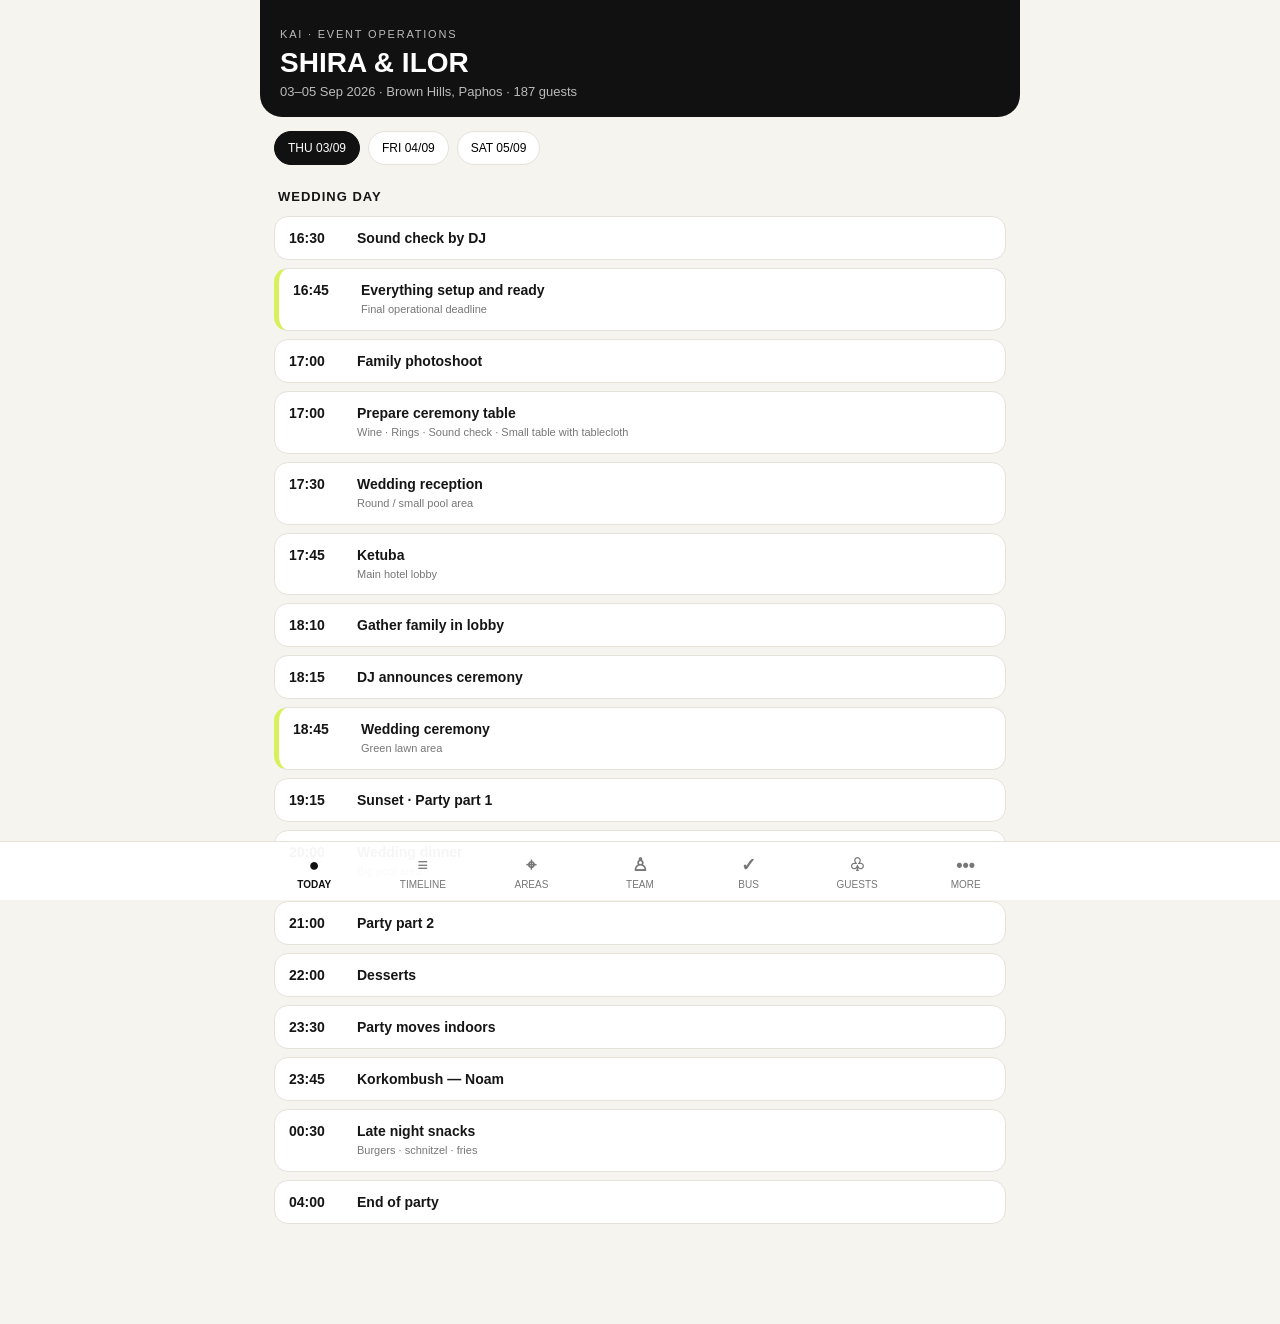
==== commit 2ff54777: "Remove key milestone block from HTML" ====
--- a/index.html
+++ b/index.html
@@ -1 +1 @@
-<!doctype html><html><head><meta charset='utf-8'><meta name='viewport' content='width=device-width,initial-scale=1,viewport-fit=cover'><title>Shira & Ilor — Event Ops</title><link rel="stylesheet" href="styles.css"></head><body><div class='app'><header class='hero'><div class='eyebrow'>KAI · EVENT OPERATIONS</div><h1>SHIRA & ILOR</h1><p>03–05 Sep 2026 · Brown Hills, Paphos · 187 guests</p></header><div id='today' class='panel active'><div class='days'><button class='day active'>THU 03/09</button><button class='day'>FRI 04/09</button><button class='day'>SAT 05/09</button></div><section class='section'><h2>WEDDING DAY</h2><div class='now'><div class='label'>KEY MILESTONE</div><div class='time'>16:45</div><div class='title'>Everything setup and ready</div><div class='meta'>All event areas · Final production check</div></div><div class='timeline'><div class='item'><div class='t'>16:30</div><div><div class='d'>Sound check by DJ</div></div></div><div class='item critical'><div class='t'>16:45</div><div><div class='d'>Everything setup and ready</div><small>Final operational deadline</small></div></div><div class='item'><div class='t'>17:00</div><div><div class='d'>Family photoshoot</div></div></div><div class='item'><div class='t'>17:00</div><div><div class='d'>Prepare ceremony table</div><small>Wine · Rings · Sound check · Small table with tablecloth</small></div></div><div class='item'><div class='t'>17:30</div><div><div class='d'>Wedding reception</div><small>Round / small pool area</small></div></div><div class='item'><div class='t'>17:45</div><div><div class='d'>Ketuba</div><small>Main hotel lobby</small></div></div><div class='item'><div class='t'>18:10</div><div><div class='d'>Gather family in lobby</div></div></div><div class='item'><div class='t'>18:15</div><div><div class='d'>DJ announces ceremony</div></div></div><div class='item critical'><div class='t'>18:45</div><div><div class='d'>Wedding ceremony</div><small>Green lawn area</small></div></div><div class='item'><div class='t'>19:15</div><div><div class='d'>Sunset · Party part 1</div></div></div><div class='item'><div class='t'>20:00</div><div><div class='d'>Wedding dinner</div><small>Big pool area</small></div></div><div class='item'><div class='t'>21:00</div><div><div class='d'>Party part 2</div></div></div><div class='item'><div class='t'>22:00</div><div><div class='d'>Desserts</div></div></div><div class='item'><div class='t'>23:30</div><div><div class='d'>Party moves indoors</div></div></div><div class='item'><div class='t'>23:45</div><div><div class='d'>Korkombush — Noam</div></div></div><div class='item'><div class='t'>00:30</div><div><div class='d'>Late night snacks</div><small>Burgers · schnitzel · fries</small></div></div><div class='item'><div class='t'>04:00</div><div><div class='d'>End of party</div></div></div></div></section></div><div id='timeline' class='panel'><section class='section'><h2>FULL EVENT TIMELINE</h2><input class='search' placeholder='Search timeline…' oninput='filterTimeline(this.value)'><div id='fullTL' class='timeline'></div></section></div><div id='areas' class='panel'><section class='section'><h2>EVENT AREAS</h2><div class='cards'><div class='card'><b>Reception</b><p>Round pool area<br>6 food stations<br>Bar + flying waiters<br>3 bartenders + 2 pass-around</p></div><div class='card'><b>Ceremony</b><p>Green lawn<br>60 transparent chairs<br>4×4m stage<br>15×2m catwalk</p></div><div class='card'><b>Dinner</b><p>Big pool area<br>14 waiters<br>Table service<br>19 chandeliers</p></div><div class='card'><b>Party</b><p>Small pool area<br>Moving heads · wash · amber lights<br>30 uplights</p></div><div class='card'><b>After Party</b><p>Main restaurant<br>From 23:30<br>Hotel bar inside</p></div><div class='card'><b>Event Map</b><p>PDF page 12 contains the full event sketch and area layout.</p></div></div></section></div><div id='team' class='panel'><section class='section'><h2>TEAM & SUPPLIERS</h2><div class='supplier'><b>Event Planner — Noam</b><span>+972 52 8344374</span></div><div class='supplier'><b>Planning Team</b><span>Operational coordination</span></div><div class='supplier'><b>Hotel</b><span>Food · waiters · tables · guest operations</span></div><div class='supplier'><b>Bar Team</b><span>Reception · dinner · party · after party</span></div><div class='supplier'><b>SUMU Production</b><span>Stages & production</span></div><div class='supplier'><b>DJ / Sound & Light</b><span>Check-in · ceremony · party</span></div><div class='supplier'><b>Flower & Décor</b><span>Ceremony and event styling</span></div></section></div><div id='bus' class='panel'><section class='section'><div class='bushead'><h2>BUS · GUEST CHECK-IN</h2><div class='busstats'><div class='stat'><b id='arrivedCount'>0</b><small>ARRIVED</small></div><div class='stat'><b id='missingCount'>158</b><small>MISSING</small></div><div class='stat'><b>158</b><small>TOTAL</small></div></div><input id='guestSearch' class='search' placeholder='Search name / Hebrew / phone…' oninput='renderGuests()'><div class='filters'><button class='active' onclick="setGuestFilter('all',this)">ALL</button><button onclick="setGuestFilter('missing',this)">MISSING</button><button onclick="setGuestFilter('arrived',this)">ARRIVED</button></div></div><div id='guestList'></div></section></div><div id='hotel' class='panel'><section class='section'><div class='guesthead'><h2>GUESTS</h2><div class='guesttabs'><button class='active' onclick="setGuestMode('hotel',this)">HOTEL</button><button onclick="setGuestMode('table',this)">TABLE NUMBER</button></div><input id='hotelSearch' class='search' placeholder='Search name / Hebrew / room / table…' oninput='renderHotel()'></div><div id='hotelList'></div></section></div><div id='more' class='panel'><section class='section'><h2>OPERATIONAL CHECKLIST</h2><div class='tasks'><label class='task'><input type='checkbox'> Ceremony stage 4×4 ready</label><label class='task'><input type='checkbox'> Ceremony structure ready</label><label class='task'><input type='checkbox'> Chairs / tables / tablecloth ready</label><label class='task'><input type='checkbox'> Dinner tables ready by 13:00</label><label class='task'><input type='checkbox'> Chandeliers ready by 13:00</label><label class='task'><input type='checkbox'> Sound & light setup</label><label class='task'><input type='checkbox'> Bar services setup</label><label class='task'><input type='checkbox'> EVERYTHING READY by 16:30</label></div><h2 style='margin-top:24px'>HOTEL</h2><div class='card' style='min-height:auto'><b>Full hotel buyout · 83 rooms</b><p>Check-in 15:00 · Check-out 11:00<br>10 rooms may check out at 13:30<br>€3,000 security deposit</p></div></section></div></div><div class='bottom'><div class='nav'><button class='active' onclick="show('today',this)"><strong>●</strong>TODAY</button><button onclick="show('timeline',this)"><strong>≡</strong>TIMELINE</button><button onclick="show('areas',this)"><strong>⌖</strong>AREAS</button><button onclick="show('team',this)"><strong>♙</strong>TEAM</button><button onclick="show('bus',this)"><strong>✓</strong>BUS</button><button onclick="show('hotel',this)"><strong>♧</strong>GUESTS</button><button onclick="show('more',this)"><strong>•••</strong>MORE</button></div></div><script src="bus-data.js"></script><script src="hotel-data.js"></script><script src="seating-data.js"></script><script src="app.js"></script></body></html>+<!doctype html><html><head><meta charset='utf-8'><meta name='viewport' content='width=device-width,initial-scale=1,viewport-fit=cover'><title>Shira & Ilor — Event Ops</title><link rel="stylesheet" href="styles.css"></head><body><div class='app'><header class='hero'><div class='eyebrow'>KAI · EVENT OPERATIONS</div><h1>SHIRA & ILOR</h1><p>03–05 Sep 2026 · Brown Hills, Paphos · 187 guests</p></header><div id='today' class='panel active'><div class='days'><button class='day active'>THU 03/09</button><button class='day'>FRI 04/09</button><button class='day'>SAT 05/09</button></div><section class='section'><h2>WEDDING DAY</h2><div class='timeline'><div class='item'><div class='t'>16:30</div><div><div class='d'>Sound check by DJ</div></div></div><div class='item critical'><div class='t'>16:45</div><div><div class='d'>Everything setup and ready</div><small>Final operational deadline</small></div></div><div class='item'><div class='t'>17:00</div><div><div class='d'>Family photoshoot</div></div></div><div class='item'><div class='t'>17:00</div><div><div class='d'>Prepare ceremony table</div><small>Wine · Rings · Sound check · Small table with tablecloth</small></div></div><div class='item'><div class='t'>17:30</div><div><div class='d'>Wedding reception</div><small>Round / small pool area</small></div></div><div class='item'><div class='t'>17:45</div><div><div class='d'>Ketuba</div><small>Main hotel lobby</small></div></div><div class='item'><div class='t'>18:10</div><div><div class='d'>Gather family in lobby</div></div></div><div class='item'><div class='t'>18:15</div><div><div class='d'>DJ announces ceremony</div></div></div><div class='item critical'><div class='t'>18:45</div><div><div class='d'>Wedding ceremony</div><small>Green lawn area</small></div></div><div class='item'><div class='t'>19:15</div><div><div class='d'>Sunset · Party part 1</div></div></div><div class='item'><div class='t'>20:00</div><div><div class='d'>Wedding dinner</div><small>Big pool area</small></div></div><div class='item'><div class='t'>21:00</div><div><div class='d'>Party part 2</div></div></div><div class='item'><div class='t'>22:00</div><div><div class='d'>Desserts</div></div></div><div class='item'><div class='t'>23:30</div><div><div class='d'>Party moves indoors</div></div></div><div class='item'><div class='t'>23:45</div><div><div class='d'>Korkombush — Noam</div></div></div><div class='item'><div class='t'>00:30</div><div><div class='d'>Late night snacks</div><small>Burgers · schnitzel · fries</small></div></div><div class='item'><div class='t'>04:00</div><div><div class='d'>End of party</div></div></div></div></section></div><div id='timeline' class='panel'><section class='section'><h2>FULL EVENT TIMELINE</h2><input class='search' placeholder='Search timeline…' oninput='filterTimeline(this.value)'><div id='fullTL' class='timeline'></div></section></div><div id='areas' class='panel'><section class='section'><h2>EVENT AREAS</h2><div class='cards'><div class='card'><b>Reception</b><p>Round pool area<br>6 food stations<br>Bar + flying waiters<br>3 bartenders + 2 pass-around</p></div><div class='card'><b>Ceremony</b><p>Green lawn<br>60 transparent chairs<br>4×4m stage<br>15×2m catwalk</p></div><div class='card'><b>Dinner</b><p>Big pool area<br>14 waiters<br>Table service<br>19 chandeliers</p></div><div class='card'><b>Party</b><p>Small pool area<br>Moving heads · wash · amber lights<br>30 uplights</p></div><div class='card'><b>After Party</b><p>Main restaurant<br>From 23:30<br>Hotel bar inside</p></div><div class='card'><b>Event Map</b><p>PDF page 12 contains the full event sketch and area layout.</p></div></div></section></div><div id='team' class='panel'><section class='section'><h2>TEAM & SUPPLIERS</h2><div class='supplier'><b>Event Planner — Noam</b><span>+972 52 8344374</span></div><div class='supplier'><b>Planning Team</b><span>Operational coordination</span></div><div class='supplier'><b>Hotel</b><span>Food · waiters · tables · guest operations</span></div><div class='supplier'><b>Bar Team</b><span>Reception · dinner · party · after party</span></div><div class='supplier'><b>SUMU Production</b><span>Stages & production</span></div><div class='supplier'><b>DJ / Sound & Light</b><span>Check-in · ceremony · party</span></div><div class='supplier'><b>Flower & Décor</b><span>Ceremony and event styling</span></div></section></div><div id='bus' class='panel'><section class='section'><div class='bushead'><h2>BUS · GUEST CHECK-IN</h2><div class='busstats'><div class='stat'><b id='arrivedCount'>0</b><small>ARRIVED</small></div><div class='stat'><b id='missingCount'>158</b><small>MISSING</small></div><div class='stat'><b>158</b><small>TOTAL</small></div></div><input id='guestSearch' class='search' placeholder='Search name / Hebrew / phone…' oninput='renderGuests()'><div class='filters'><button class='active' onclick="setGuestFilter('all',this)">ALL</button><button onclick="setGuestFilter('missing',this)">MISSING</button><button onclick="setGuestFilter('arrived',this)">ARRIVED</button></div></div><div id='guestList'></div></section></div><div id='hotel' class='panel'><section class='section'><div class='guesthead'><h2>GUESTS</h2><div class='guesttabs'><button class='active' onclick="setGuestMode('hotel',this)">HOTEL</button><button onclick="setGuestMode('table',this)">TABLE NUMBER</button></div><input id='hotelSearch' class='search' placeholder='Search name / Hebrew / room / table…' oninput='renderHotel()'></div><div id='hotelList'></div></section></div><div id='more' class='panel'><section class='section'><h2>OPERATIONAL CHECKLIST</h2><div class='tasks'><label class='task'><input type='checkbox'> Ceremony stage 4×4 ready</label><label class='task'><input type='checkbox'> Ceremony structure ready</label><label class='task'><input type='checkbox'> Chairs / tables / tablecloth ready</label><label class='task'><input type='checkbox'> Dinner tables ready by 13:00</label><label class='task'><input type='checkbox'> Chandeliers ready by 13:00</label><label class='task'><input type='checkbox'> Sound & light setup</label><label class='task'><input type='checkbox'> Bar services setup</label><label class='task'><input type='checkbox'> EVERYTHING READY by 16:30</label></div><h2 style='margin-top:24px'>HOTEL</h2><div class='card' style='min-height:auto'><b>Full hotel buyout · 83 rooms</b><p>Check-in 15:00 · Check-out 11:00<br>10 rooms may check out at 13:30<br>€3,000 security deposit</p></div></section></div></div><div class='bottom'><div class='nav'><button class='active' onclick="show('today',this)"><strong>●</strong>TODAY</button><button onclick="show('timeline',this)"><strong>≡</strong>TIMELINE</button><button onclick="show('areas',this)"><strong>⌖</strong>AREAS</button><button onclick="show('team',this)"><strong>♙</strong>TEAM</button><button onclick="show('bus',this)"><strong>✓</strong>BUS</button><button onclick="show('hotel',this)"><strong>♧</strong>GUESTS</button><button onclick="show('more',this)"><strong>•••</strong>MORE</button></div></div><script src="bus-data.js"></script><script src="hotel-data.js"></script><script src="seating-data.js"></script><script src="app.js"></script></body></html>
--- a/styles.css
+++ b/styles.css
@@ -1 +1 @@
-:root{--bg:#f5f4ef;--card:#fff;--ink:#151515;--muted:#777;--line:#e5e2da;--accent:#d8f15a;--dark:#151515}*{box-sizing:border-box}body{margin:0;background:var(--bg);font-family:Arial,Helvetica,sans-serif;color:var(--ink)}.app{max-width:760px;margin:auto;min-height:100vh;padding-bottom:88px}.hero{padding:28px 20px 18px;background:#111;color:white}.eyebrow{font-size:11px;letter-spacing:1.8px;color:#bbb}.hero h1{font-size:28px;margin:7px 0 5px}.hero p{margin:0;color:#bbb;font-size:13px}.days{display:flex;gap:8px;padding:14px 14px 6px;overflow:auto;position:sticky;top:0;background:var(--bg);z-index:5}.day{border:1px solid var(--line);background:white;border-radius:20px;padding:9px 13px;white-space:nowrap;font-size:12px}.day.active{background:#111;color:white;border-color:#111}.section{padding:10px 14px}.section h2{font-size:13px;letter-spacing:1px;margin:8px 4px 12px}.now{background:var(--dark);color:#fff;border-radius:18px;padding:18px;margin-bottom:10px}.now .label{color:var(--accent);font-size:11px;font-weight:bold;letter-spacing:1px}.time{font-size:30px;font-weight:800;margin-top:8px}.title{font-size:18px;font-weight:700;margin-top:2px}.meta{font-size:12px;color:#aaa;margin-top:7px}.timeline{display:grid;gap:8px}.item{background:var(--card);border:1px solid var(--line);border-radius:14px;padding:13px 14px;display:grid;grid-template-columns:58px 1fr;gap:10px}.item .t{font-weight:800;font-size:14px}.item .d{font-size:14px;font-weight:650}.item small{display:block;color:var(--muted);font-size:11px;margin-top:4px;line-height:1.35}.item.critical{border-left:5px solid var(--accent)}.tasks{background:white;border:1px solid var(--line);border-radius:16px;padding:8px 14px}.task{display:flex;gap:10px;padding:12px 0;border-bottom:1px solid var(--line);font-size:13px}.task:last-child{border-bottom:0}.task input{width:19px;height:19px}.panel{display:none}.panel.active{display:block}.cards{display:grid;grid-template-columns:1fr 1fr;gap:9px}.card{background:white;border:1px solid var(--line);border-radius:15px;padding:15px;min-height:105px}.card b{font-size:14px}.card p{font-size:11px;color:#666;line-height:1.45;margin:7px 0 0}.supplier{background:white;border:1px solid var(--line);border-radius:13px;padding:13px;margin-bottom:8px}.supplier b{font-size:13px}.supplier span{display:block;color:#777;font-size:11px;margin-top:3px}.bottom{position:fixed;bottom:0;left:0;right:0;background:rgba(255,255,255,.96);border-top:1px solid var(--line);display:flex;justify-content:center;padding-bottom:env(safe-area-inset-bottom);z-index:10}.nav{width:min(760px,100%);display:grid;grid-template-columns:repeat(7,1fr)}.nav button{border:0;background:transparent;padding:12px 3px 10px;font-size:10px;color:#777}.nav button.active{color:#111;font-weight:800}.nav strong{display:block;font-size:18px;margin-bottom:3px}.search{width:100%;border:1px solid var(--line);background:white;border-radius:13px;padding:13px;font-size:14px;margin-bottom:10px}.busstats{display:grid;grid-template-columns:repeat(3,1fr);gap:7px;margin-bottom:10px}.stat{background:#111;color:#fff;border-radius:13px;padding:11px;text-align:center}.stat b{font-size:20px;display:block}.stat small{font-size:9px;color:#aaa}.filters{display:flex;gap:7px;margin-bottom:10px}.filters button{border:1px solid var(--line);background:#fff;border-radius:18px;padding:8px 11px;font-size:11px}.filters button.active{background:#111;color:#fff}.guest{background:#fff;border:1px solid var(--line);border-radius:13px;padding:11px 12px;margin-bottom:7px;display:grid;grid-template-columns:1fr auto;align-items:center;gap:10px}.guest.arrived{opacity:.58}.guest.arrived .gname{text-decoration:line-through}.gname{font-weight:750;font-size:13px}.gmeta{font-size:10px;color:#777;margin-top:3px}.checkin{width:42px;height:42px;border-radius:50%;border:1px solid var(--line);background:#fff;font-size:18px}.guest.arrived .checkin{background:#111;color:#fff}.bushead{position:sticky;top:0;background:var(--bg);padding-top:8px;z-index:4}.guesttabs{display:grid;grid-template-columns:1fr 1fr;gap:5px;background:#e8e5dc;border-radius:14px;padding:4px;margin-bottom:10px}.guesttabs button{border:0;background:transparent;border-radius:11px;padding:11px 6px;font-size:11px;font-weight:800;color:#777}.guesttabs button.active{background:#111;color:#fff}.guestrow{background:#fff;border:1px solid var(--line);border-radius:8px;padding:10px 11px;margin-bottom:4px;display:flex;align-items:center;gap:8px;min-height:54px}.guestrow .name{font-size:13px;font-weight:800;white-space:nowrap;overflow:hidden;text-overflow:ellipsis;flex:1;min-width:0}.guestrow .he{font-size:10px;color:#777;direction:rtl;text-align:right;white-space:nowrap;overflow:hidden;text-overflow:ellipsis;max-width:34%;flex:none}.guestvalue{display:flex;align-items:baseline;gap:4px;white-space:nowrap;flex:none}.guestvalue b{font-size:15px;line-height:1;font-weight:900}.guestvalue small{font-size:8px;color:#777;letter-spacing:.4px;font-weight:800;order:-1}.alpha{font-size:10px;font-weight:800;color:#888;letter-spacing:1.2px;margin:13px 3px 6px}.guesthead{position:sticky;top:0;background:var(--bg);padding-top:8px;z-index:4}@media(min-width:700px){.app{padding-bottom:90px}.hero{border-radius:0 0 22px 22px}.cards{grid-template-columns:repeat(3,1fr)}}+:root{--bg:#f5f4ef;--card:#fff;--ink:#151515;--muted:#777;--line:#e5e2da;--accent:#d8f15a;--dark:#151515}*{box-sizing:border-box}body{margin:0;background:var(--bg);font-family:Arial,Helvetica,sans-serif;color:var(--ink)}.app{max-width:760px;margin:auto;min-height:100vh;padding-bottom:88px}.hero{padding:28px 20px 18px;background:#111;color:white}.eyebrow{font-size:11px;letter-spacing:1.8px;color:#bbb}.hero h1{font-size:28px;margin:7px 0 5px}.hero p{margin:0;color:#bbb;font-size:13px}.days{display:flex;gap:8px;padding:14px 14px 6px;overflow:auto;position:sticky;top:0;background:var(--bg);z-index:5}.day{border:1px solid var(--line);background:white;border-radius:20px;padding:9px 13px;white-space:nowrap;font-size:12px}.day.active{background:#111;color:white;border-color:#111}.section{padding:10px 14px}.section h2{font-size:13px;letter-spacing:1px;margin:8px 4px 12px}.now{display:none}.timeline{display:grid;gap:8px}.item{background:var(--card);border:1px solid var(--line);border-radius:14px;padding:13px 14px;display:grid;grid-template-columns:58px 1fr;gap:10px}.item .t{font-weight:800;font-size:14px}.item .d{font-size:14px;font-weight:650}.item small{display:block;color:var(--muted);font-size:11px;margin-top:4px;line-height:1.35}.item.critical{border-left:5px solid var(--accent)}.tasks{background:white;border:1px solid var(--line);border-radius:16px;padding:8px 14px}.task{display:flex;gap:10px;padding:12px 0;border-bottom:1px solid var(--line);font-size:13px}.task:last-child{border-bottom:0}.task input{width:19px;height:19px}.panel{display:none}.panel.active{display:block}.cards{display:grid;grid-template-columns:1fr 1fr;gap:9px}.card{background:white;border:1px solid var(--line);border-radius:15px;padding:15px;min-height:105px}.card b{font-size:14px}.card p{font-size:11px;color:#666;line-height:1.45;margin:7px 0 0}.supplier{background:white;border:1px solid var(--line);border-radius:13px;padding:13px;margin-bottom:8px}.supplier b{font-size:13px}.supplier span{display:block;color:#777;font-size:11px;margin-top:3px}.bottom{position:fixed;bottom:0;left:0;right:0;background:rgba(255,255,255,.96);border-top:1px solid var(--line);display:flex;justify-content:center;padding-bottom:env(safe-area-inset-bottom);z-index:10}.nav{width:min(760px,100%);display:grid;grid-template-columns:repeat(7,1fr)}.nav button{border:0;background:transparent;padding:12px 3px 10px;font-size:10px;color:#777}.nav button.active{color:#111;font-weight:800}.nav strong{display:block;font-size:18px;margin-bottom:3px}.search{width:100%;border:1px solid var(--line);background:white;border-radius:13px;padding:13px;font-size:14px;margin-bottom:10px}.busstats{display:grid;grid-template-columns:repeat(3,1fr);gap:7px;margin-bottom:10px}.stat{background:#111;color:#fff;border-radius:13px;padding:11px;text-align:center}.stat b{font-size:20px;display:block}.stat small{font-size:9px;color:#aaa}.filters{display:flex;gap:7px;margin-bottom:10px}.filters button{border:1px solid var(--line);background:#fff;border-radius:18px;padding:8px 11px;font-size:11px}.filters button.active{background:#111;color:#fff}.guest{background:#fff;border:1px solid var(--line);border-radius:13px;padding:11px 12px;margin-bottom:7px;display:grid;grid-template-columns:1fr auto;align-items:center;gap:10px}.guest.arrived{opacity:.58}.guest.arrived .gname{text-decoration:line-through}.gname{font-weight:750;font-size:13px}.gmeta{font-size:10px;color:#777;margin-top:3px}.checkin{width:42px;height:42px;border-radius:50%;border:1px solid var(--line);background:#fff;font-size:18px}.guest.arrived .checkin{background:#111;color:#fff}.bushead{position:sticky;top:0;background:var(--bg);padding-top:8px;z-index:4}.guesttabs{display:grid;grid-template-columns:1fr 1fr;gap:5px;background:#e8e5dc;border-radius:14px;padding:4px;margin-bottom:10px}.guesttabs button{border:0;background:transparent;border-radius:11px;padding:11px 6px;font-size:11px;font-weight:800;color:#777}.guesttabs button.active{background:#111;color:#fff}.guestrow{background:#fff;border:1px solid var(--line);border-radius:8px;padding:10px 11px;margin-bottom:4px;display:flex;align-items:center;gap:8px;min-height:54px}.guestrow .name{font-size:13px;font-weight:800;white-space:nowrap;overflow:hidden;text-overflow:ellipsis;flex:1;min-width:0}.guestrow .he{font-size:10px;color:#777;direction:rtl;text-align:right;white-space:nowrap;overflow:hidden;text-overflow:ellipsis;max-width:34%;flex:none}.guestvalue{display:flex;align-items:baseline;gap:4px;white-space:nowrap;flex:none}.guestvalue b{font-size:15px;line-height:1;font-weight:900}.guestvalue small{font-size:8px;color:#777;letter-spacing:.4px;font-weight:800;order:-1}.alpha{font-size:10px;font-weight:800;color:#888;letter-spacing:1.2px;margin:13px 3px 6px}.guesthead{position:sticky;top:0;background:var(--bg);padding-top:8px;z-index:4}@media(min-width:700px){.app{padding-bottom:90px}.hero{border-radius:0 0 22px 22px}.cards{grid-template-columns:repeat(3,1fr)}}
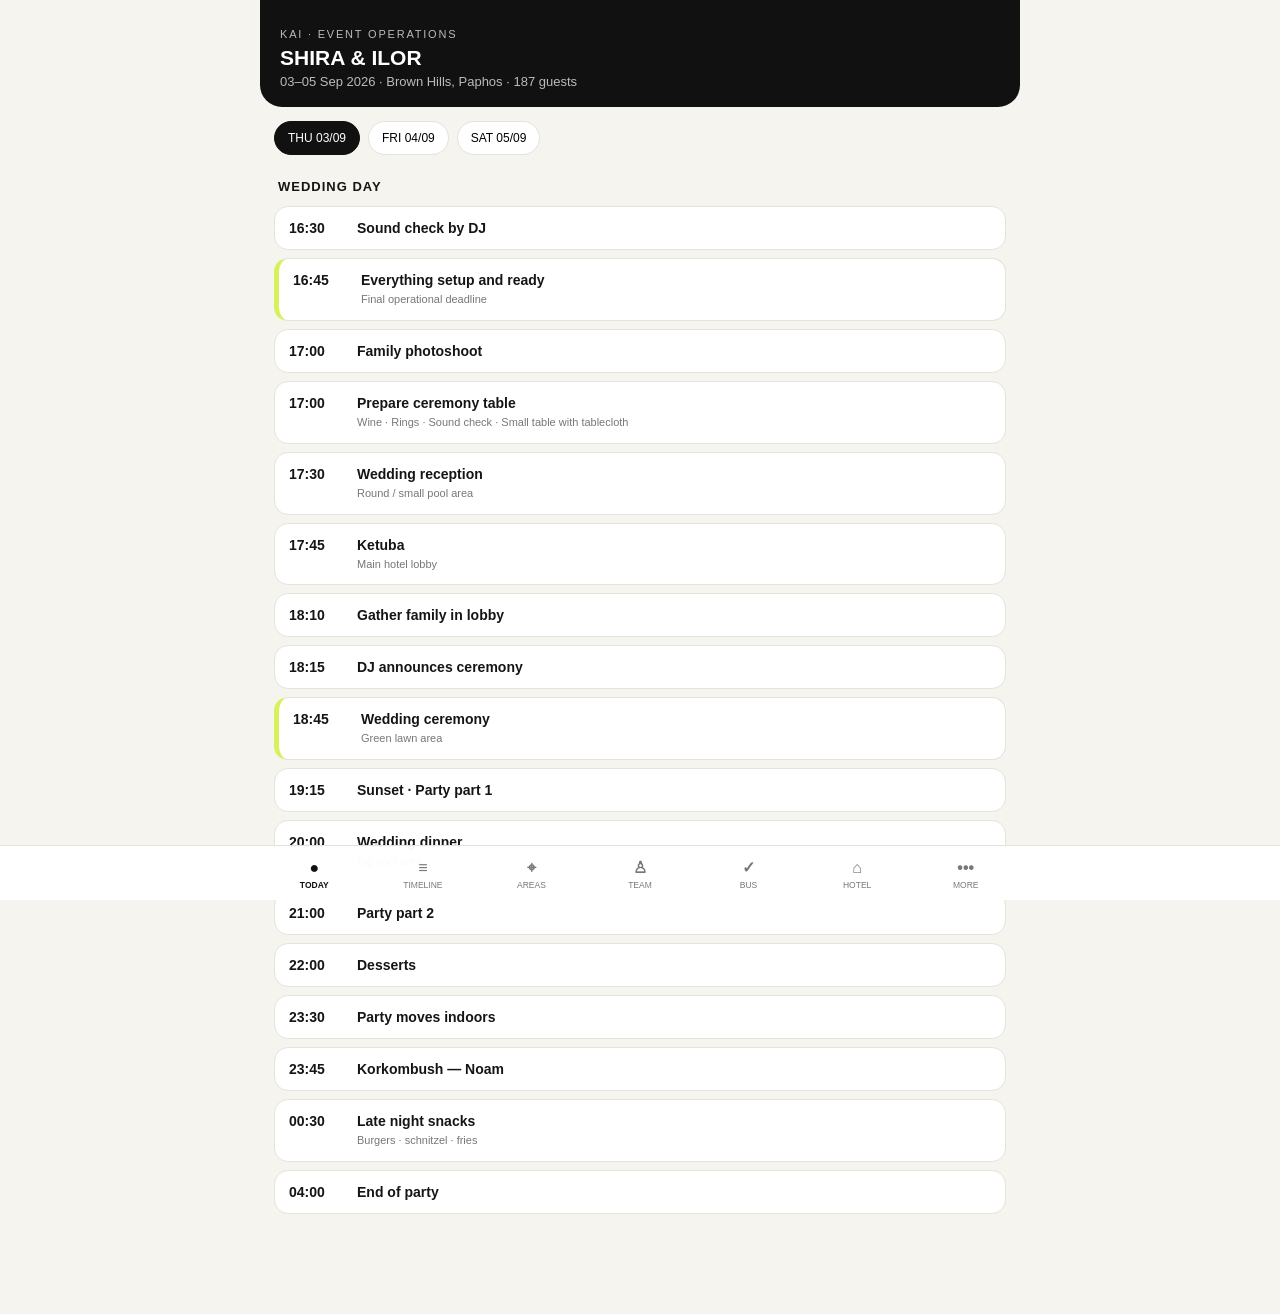
==== commit 13185f36: "Restore working single-file version (BUS + HOTEL)" ====
--- a/index.html
+++ b/index.html
@@ -1 +1,15 @@
-<!doctype html><html><head><meta charset='utf-8'><meta name='viewport' content='width=device-width,initial-scale=1,viewport-fit=cover'><title>Shira & Ilor — Event Ops</title><link rel="stylesheet" href="styles.css"></head><body><div class='app'><header class='hero'><div class='eyebrow'>KAI · EVENT OPERATIONS</div><h1>SHIRA & ILOR</h1><p>03–05 Sep 2026 · Brown Hills, Paphos · 187 guests</p></header><div id='today' class='panel active'><div class='days'><button class='day active'>THU 03/09</button><button class='day'>FRI 04/09</button><button class='day'>SAT 05/09</button></div><section class='section'><h2>WEDDING DAY</h2><div class='timeline'><div class='item'><div class='t'>16:30</div><div><div class='d'>Sound check by DJ</div></div></div><div class='item critical'><div class='t'>16:45</div><div><div class='d'>Everything setup and ready</div><small>Final operational deadline</small></div></div><div class='item'><div class='t'>17:00</div><div><div class='d'>Family photoshoot</div></div></div><div class='item'><div class='t'>17:00</div><div><div class='d'>Prepare ceremony table</div><small>Wine · Rings · Sound check · Small table with tablecloth</small></div></div><div class='item'><div class='t'>17:30</div><div><div class='d'>Wedding reception</div><small>Round / small pool area</small></div></div><div class='item'><div class='t'>17:45</div><div><div class='d'>Ketuba</div><small>Main hotel lobby</small></div></div><div class='item'><div class='t'>18:10</div><div><div class='d'>Gather family in lobby</div></div></div><div class='item'><div class='t'>18:15</div><div><div class='d'>DJ announces ceremony</div></div></div><div class='item critical'><div class='t'>18:45</div><div><div class='d'>Wedding ceremony</div><small>Green lawn area</small></div></div><div class='item'><div class='t'>19:15</div><div><div class='d'>Sunset · Party part 1</div></div></div><div class='item'><div class='t'>20:00</div><div><div class='d'>Wedding dinner</div><small>Big pool area</small></div></div><div class='item'><div class='t'>21:00</div><div><div class='d'>Party part 2</div></div></div><div class='item'><div class='t'>22:00</div><div><div class='d'>Desserts</div></div></div><div class='item'><div class='t'>23:30</div><div><div class='d'>Party moves indoors</div></div></div><div class='item'><div class='t'>23:45</div><div><div class='d'>Korkombush — Noam</div></div></div><div class='item'><div class='t'>00:30</div><div><div class='d'>Late night snacks</div><small>Burgers · schnitzel · fries</small></div></div><div class='item'><div class='t'>04:00</div><div><div class='d'>End of party</div></div></div></div></section></div><div id='timeline' class='panel'><section class='section'><h2>FULL EVENT TIMELINE</h2><input class='search' placeholder='Search timeline…' oninput='filterTimeline(this.value)'><div id='fullTL' class='timeline'></div></section></div><div id='areas' class='panel'><section class='section'><h2>EVENT AREAS</h2><div class='cards'><div class='card'><b>Reception</b><p>Round pool area<br>6 food stations<br>Bar + flying waiters<br>3 bartenders + 2 pass-around</p></div><div class='card'><b>Ceremony</b><p>Green lawn<br>60 transparent chairs<br>4×4m stage<br>15×2m catwalk</p></div><div class='card'><b>Dinner</b><p>Big pool area<br>14 waiters<br>Table service<br>19 chandeliers</p></div><div class='card'><b>Party</b><p>Small pool area<br>Moving heads · wash · amber lights<br>30 uplights</p></div><div class='card'><b>After Party</b><p>Main restaurant<br>From 23:30<br>Hotel bar inside</p></div><div class='card'><b>Event Map</b><p>PDF page 12 contains the full event sketch and area layout.</p></div></div></section></div><div id='team' class='panel'><section class='section'><h2>TEAM & SUPPLIERS</h2><div class='supplier'><b>Event Planner — Noam</b><span>+972 52 8344374</span></div><div class='supplier'><b>Planning Team</b><span>Operational coordination</span></div><div class='supplier'><b>Hotel</b><span>Food · waiters · tables · guest operations</span></div><div class='supplier'><b>Bar Team</b><span>Reception · dinner · party · after party</span></div><div class='supplier'><b>SUMU Production</b><span>Stages & production</span></div><div class='supplier'><b>DJ / Sound & Light</b><span>Check-in · ceremony · party</span></div><div class='supplier'><b>Flower & Décor</b><span>Ceremony and event styling</span></div></section></div><div id='bus' class='panel'><section class='section'><div class='bushead'><h2>BUS · GUEST CHECK-IN</h2><div class='busstats'><div class='stat'><b id='arrivedCount'>0</b><small>ARRIVED</small></div><div class='stat'><b id='missingCount'>158</b><small>MISSING</small></div><div class='stat'><b>158</b><small>TOTAL</small></div></div><input id='guestSearch' class='search' placeholder='Search name / Hebrew / phone…' oninput='renderGuests()'><div class='filters'><button class='active' onclick="setGuestFilter('all',this)">ALL</button><button onclick="setGuestFilter('missing',this)">MISSING</button><button onclick="setGuestFilter('arrived',this)">ARRIVED</button></div></div><div id='guestList'></div></section></div><div id='hotel' class='panel'><section class='section'><div class='guesthead'><h2>GUESTS</h2><div class='guesttabs'><button class='active' onclick="setGuestMode('hotel',this)">HOTEL</button><button onclick="setGuestMode('table',this)">TABLE NUMBER</button></div><input id='hotelSearch' class='search' placeholder='Search name / Hebrew / room / table…' oninput='renderHotel()'></div><div id='hotelList'></div></section></div><div id='more' class='panel'><section class='section'><h2>OPERATIONAL CHECKLIST</h2><div class='tasks'><label class='task'><input type='checkbox'> Ceremony stage 4×4 ready</label><label class='task'><input type='checkbox'> Ceremony structure ready</label><label class='task'><input type='checkbox'> Chairs / tables / tablecloth ready</label><label class='task'><input type='checkbox'> Dinner tables ready by 13:00</label><label class='task'><input type='checkbox'> Chandeliers ready by 13:00</label><label class='task'><input type='checkbox'> Sound & light setup</label><label class='task'><input type='checkbox'> Bar services setup</label><label class='task'><input type='checkbox'> EVERYTHING READY by 16:30</label></div><h2 style='margin-top:24px'>HOTEL</h2><div class='card' style='min-height:auto'><b>Full hotel buyout · 83 rooms</b><p>Check-in 15:00 · Check-out 11:00<br>10 rooms may check out at 13:30<br>€3,000 security deposit</p></div></section></div></div><div class='bottom'><div class='nav'><button class='active' onclick="show('today',this)"><strong>●</strong>TODAY</button><button onclick="show('timeline',this)"><strong>≡</strong>TIMELINE</button><button onclick="show('areas',this)"><strong>⌖</strong>AREAS</button><button onclick="show('team',this)"><strong>♙</strong>TEAM</button><button onclick="show('bus',this)"><strong>✓</strong>BUS</button><button onclick="show('hotel',this)"><strong>♧</strong>GUESTS</button><button onclick="show('more',this)"><strong>•••</strong>MORE</button></div></div><script src="bus-data.js"></script><script src="hotel-data.js"></script><script src="seating-data.js"></script><script src="app.js"></script></body></html>+<!doctype html><html><head><meta charset='utf-8'><meta name='viewport' content='width=device-width,initial-scale=1,viewport-fit=cover'><title>Shira & Ilor — Event Ops</title><style>
+:root{--bg:#f5f4ef;--card:#fff;--ink:#151515;--muted:#777;--line:#e5e2da;--accent:#d8f15a;--dark:#151515}*{box-sizing:border-box}body{margin:0;background:var(--bg);font-family:Arial,Helvetica,sans-serif;color:var(--ink)}.app{max-width:760px;margin:auto;min-height:100vh;padding-bottom:88px}.hero{padding:28px 20px 18px;background:#111;color:white}.eyebrow{font-size:11px;letter-spacing:1.8px;color:#bbb}.hero h1{font-size:21px;margin:6px 0 4px}.hero p{margin:0;color:#bbb;font-size:13px}.days{display:flex;gap:8px;padding:14px 14px 6px;overflow:auto;position:sticky;top:0;background:var(--bg);z-index:5}.day{border:1px solid var(--line);background:white;border-radius:20px;padding:9px 13px;white-space:nowrap;font-size:12px;cursor:pointer}.day.active{background:#111;color:white;border-color:#111}.section{padding:10px 14px}.section h2{font-size:13px;letter-spacing:1px;margin:8px 4px 12px}.now{background:var(--dark);color:#fff;border-radius:18px;padding:18px;margin-bottom:10px}.now .label{color:var(--accent);font-size:11px;font-weight:bold;letter-spacing:1px}.time{font-size:30px;font-weight:800;margin-top:8px}.title{font-size:18px;font-weight:700;margin-top:2px}.meta{font-size:12px;color:#aaa;margin-top:7px}.timeline{display:grid;gap:8px}.item{background:var(--card);border:1px solid var(--line);border-radius:14px;padding:13px 14px;display:grid;grid-template-columns:58px 1fr;gap:10px}.item .t{font-weight:800;font-size:14px}.item .d{font-size:14px;font-weight:650}.item small{display:block;color:var(--muted);font-size:11px;margin-top:4px;line-height:1.35}.item.critical{border-left:5px solid var(--accent)}.tasks{background:white;border:1px solid var(--line);border-radius:16px;padding:8px 14px}.task{display:flex;gap:10px;padding:12px 0;border-bottom:1px solid var(--line);font-size:13px}.task:last-child{border-bottom:0}.task input{width:19px;height:19px}.panel{display:none}.panel.active{display:block}.cards{display:grid;grid-template-columns:1fr 1fr;gap:9px}.card{background:white;border:1px solid var(--line);border-radius:15px;padding:15px;min-height:105px}.card b{font-size:14px}.card p{font-size:11px;color:#666;line-height:1.45;margin:7px 0 0}.supplier{background:white;border:1px solid var(--line);border-radius:13px;padding:13px;margin-bottom:8px}.supplier b{font-size:13px}.supplier span{display:block;color:#777;font-size:11px;margin-top:3px}.bottom{position:fixed;bottom:0;left:0;right:0;background:rgba(255,255,255,.96);border-top:1px solid var(--line);display:flex;justify-content:center;padding-bottom:env(safe-area-inset-bottom);z-index:10}.nav{width:min(760px,100%);display:grid;grid-template-columns:repeat(7,1fr)}.nav button{border:0;background:transparent;padding:12px 1px 10px;font-size:8.5px;color:#777;letter-spacing:0}.nav button.active{color:#111;font-weight:800}.nav strong{display:block;font-size:16px;margin-bottom:3px}.search{width:100%;border:1px solid var(--line);background:white;border-radius:13px;padding:13px;font-size:14px;margin-bottom:10px}.busstats{display:grid;grid-template-columns:repeat(3,1fr);gap:7px;margin-bottom:10px}.stat{background:#111;color:#fff;border-radius:13px;padding:11px;text-align:center}.stat b{font-size:20px;display:block}.stat small{font-size:9px;color:#aaa}.filters{display:flex;gap:7px;margin-bottom:10px}.filters button{border:1px solid var(--line);background:#fff;border-radius:18px;padding:8px 11px;font-size:11px}.filters button.active{background:#111;color:#fff}.guest{background:#fff;border:1px solid var(--line);border-radius:8px;padding:4px 8px;margin-bottom:3px;display:flex;align-items:center;gap:6px}.guest.arrived{opacity:.58}.guest.arrived .gname{text-decoration:line-through}.gname{font-weight:750;font-size:11.5px;line-height:1.2;flex:1 1 42%;min-width:56px;white-space:nowrap;overflow:hidden;text-overflow:ellipsis}.gmeta{font-size:10px;color:#777;line-height:1.2;flex:1 1 30%;min-width:0;white-space:nowrap;overflow:hidden;text-overflow:ellipsis;text-align:right}.gphone{font-size:11px;font-weight:800;color:#151515;direction:ltr;unicode-bidi:isolate;white-space:nowrap;flex:none}.tag{font-size:8.5px;font-weight:800;border-radius:4px;padding:2px 4px;flex:none;background:var(--accent);color:#151515;letter-spacing:.3px}.tag.d{background:#ece9e1;color:#666}.wa{width:26px;height:26px;border-radius:50%;background:#25d366;display:inline-flex;align-items:center;justify-content:center;text-decoration:none;flex:none}.wa svg{width:15px;height:15px;fill:#fff}.wa.off{visibility:hidden}.checkin{width:36px;height:36px;margin:-4px 0 -4px -6px;padding:0;border:0;background:transparent;flex:none;display:inline-flex;align-items:center;justify-content:center;font-size:0;cursor:pointer;-webkit-tap-highlight-color:transparent;touch-action:manipulation}.checkin::before{content:'';width:20px;height:20px;border-radius:50%;border:1.5px solid #d3cfc4;background:#fff;display:flex;align-items:center;justify-content:center;font-size:12px;line-height:1;transition:background .15s,border-color .15s}.checkin:active::before{transform:scale(.9)}.guest.arrived .checkin::before{content:'✓';color:#fff;background:#151515;border-color:#151515}.bushead{position:sticky;top:0;background:var(--bg);padding-top:8px;z-index:4}@media(min-width:700px){.app{padding-bottom:90px}.hero{border-radius:0 0 22px 22px}.cards{grid-template-columns:repeat(3,1fr)}}
+</style></head><body><div class='app'><header class='hero'><div class='eyebrow'>KAI · EVENT OPERATIONS</div><h1>SHIRA & ILOR</h1><p>03–05 Sep 2026 · Brown Hills, Paphos · 187 guests</p></header>
+<div id='today' class='panel active'><div class='days'><button class='day active' onclick='showDay(0,this)'>THU 03/09</button><button class='day' onclick='showDay(1,this)'>FRI 04/09</button><button class='day' onclick='showDay(2,this)'>SAT 05/09</button></div><section class='section'><h2 id='dayTitle'>WEDDING DAY</h2><div class='timeline' id='dayTL'>
+<div class='item'><div class='t'>16:30</div><div><div class='d'>Sound check by DJ</div></div></div><div class='item critical'><div class='t'>16:45</div><div><div class='d'>Everything setup and ready</div><small>Final operational deadline</small></div></div><div class='item'><div class='t'>17:00</div><div><div class='d'>Family photoshoot</div></div></div><div class='item'><div class='t'>17:00</div><div><div class='d'>Prepare ceremony table</div><small>Wine · Rings · Sound check · Small table with tablecloth</small></div></div><div class='item'><div class='t'>17:30</div><div><div class='d'>Wedding reception</div><small>Round / small pool area</small></div></div><div class='item'><div class='t'>17:45</div><div><div class='d'>Ketuba</div><small>Main hotel lobby</small></div></div><div class='item'><div class='t'>18:10</div><div><div class='d'>Gather family in lobby</div></div></div><div class='item'><div class='t'>18:15</div><div><div class='d'>DJ announces ceremony</div></div></div><div class='item critical'><div class='t'>18:45</div><div><div class='d'>Wedding ceremony</div><small>Green lawn area</small></div></div><div class='item'><div class='t'>19:15</div><div><div class='d'>Sunset · Party part 1</div></div></div><div class='item'><div class='t'>20:00</div><div><div class='d'>Wedding dinner</div><small>Big pool area</small></div></div><div class='item'><div class='t'>21:00</div><div><div class='d'>Party part 2</div></div></div><div class='item'><div class='t'>22:00</div><div><div class='d'>Desserts</div></div></div><div class='item'><div class='t'>23:30</div><div><div class='d'>Party moves indoors</div></div></div><div class='item'><div class='t'>23:45</div><div><div class='d'>Korkombush — Noam</div></div></div><div class='item'><div class='t'>00:30</div><div><div class='d'>Late night snacks</div><small>Burgers · schnitzel · fries</small></div></div><div class='item'><div class='t'>04:00</div><div><div class='d'>End of party</div></div></div></div></section></div>
+<div id='timeline' class='panel'><section class='section'><h2>FULL EVENT TIMELINE</h2><input class='search' placeholder='Search timeline…' oninput='filterTimeline(this.value)'><div id='fullTL' class='timeline'></div></section></div>
+<div id='areas' class='panel'><section class='section'><h2>EVENT AREAS</h2><div class='cards'><div class='card'><b>Reception</b><p>Round pool area<br>6 food stations<br>Bar + flying waiters<br>3 bartenders + 2 pass-around</p></div><div class='card'><b>Ceremony</b><p>Green lawn<br>60 transparent chairs<br>4×4m stage<br>15×2m catwalk</p></div><div class='card'><b>Dinner</b><p>Big pool area<br>14 waiters<br>Table service<br>19 chandeliers</p></div><div class='card'><b>Party</b><p>Small pool area<br>Moving heads · wash · amber lights<br>30 uplights</p></div><div class='card'><b>After Party</b><p>Main restaurant<br>From 23:30<br>Hotel bar inside</p></div><div class='card'><b>Event Map</b><p>PDF page 12 contains the full event sketch and area layout.</p></div></div></section></div>
+<div id='team' class='panel'><section class='section'><h2>TEAM & SUPPLIERS</h2><div class='supplier'><b>Event Planner — Noam</b><span>+972 52 8344374</span></div><div class='supplier'><b>Planning Team</b><span>Operational coordination</span></div><div class='supplier'><b>Hotel</b><span>Food · waiters · tables · guest operations</span></div><div class='supplier'><b>Bar Team</b><span>Reception · dinner · party · after party</span></div><div class='supplier'><b>SUMU Production</b><span>Stages & production</span></div><div class='supplier'><b>DJ / Sound & Light</b><span>Check-in · ceremony · party</span></div><div class='supplier'><b>Flower & Décor</b><span>Ceremony and event styling</span></div></section></div>
+<div id='bus' class='panel'><section class='section'><div class='bushead'><h2>BUS · GUEST CHECK-IN</h2><div class='busstats'><div class='stat'><b id='arrivedCount'>0</b><small>ARRIVED</small></div><div class='stat'><b id='missingCount'>158</b><small>MISSING</small></div><div class='stat'><b>158</b><small>TOTAL</small></div></div><input id='guestSearch' class='search' placeholder='Search name / Hebrew / phone…' oninput='renderGuests()'><div class='filters'><button class='active' onclick="setGuestFilter('all',this)">ALL</button><button onclick="setGuestFilter('missing',this)">MISSING</button><button onclick="setGuestFilter('arrived',this)">ARRIVED</button></div></div><div id='guestList'></div></section></div><div id='hotel' class='panel'><section class='section'><div class='bushead'><h2>HOTEL &middot; ROOMS</h2><div class='busstats'><div class='stat'><b>188</b><small>GUESTS</small></div><div class='stat'><b>83</b><small>ROOMS</small></div><div class='stat'><b id='hotelShown'>188</b><small>SHOWN</small></div></div><input id='hotelSearch' class='search' placeholder='Search name / Hebrew / room…' oninput='renderHotel()'><div class='filters'><button class='active' onclick="setHotelFilter('all',this)">ALL</button><button onclick="setHotelFilter('adults',this)">ADULTS</button><button onclick="setHotelFilter('kids',this)">KIDS</button></div></div><div id='hotelList'></div></section></div><div id='more' class='panel'><section class='section'><h2>OPERATIONAL CHECKLIST</h2><div class='tasks'><label class='task'><input type='checkbox'> Ceremony stage 4×4 ready</label><label class='task'><input type='checkbox'> Ceremony structure ready</label><label class='task'><input type='checkbox'> Chairs / tables / tablecloth ready</label><label class='task'><input type='checkbox'> Dinner tables ready by 13:00</label><label class='task'><input type='checkbox'> Chandeliers ready by 13:00</label><label class='task'><input type='checkbox'> Sound & light setup</label><label class='task'><input type='checkbox'> Bar services setup</label><label class='task'><input type='checkbox'> EVERYTHING READY by 16:30</label></div><h2 style='margin-top:24px'>HOTEL</h2><div class='card' style='min-height:auto'><b>Full hotel buyout · 83 rooms</b><p>Check-in 15:00 · Check-out 11:00<br>10 rooms may check out at 13:30<br>€3,000 security deposit</p></div></section></div>
+</div><div class='bottom'><div class='nav'><button class='active' onclick="show('today',this)"><strong>●</strong>TODAY</button><button onclick="show('timeline',this)"><strong>≡</strong>TIMELINE</button><button onclick="show('areas',this)"><strong>⌖</strong>AREAS</button><button onclick="show('team',this)"><strong>♙</strong>TEAM</button><button onclick="show('bus',this)"><strong>✓</strong>BUS</button><button onclick="show('hotel',this)"><strong>⌂</strong>HOTEL</button><button onclick="show('more',this)"><strong>•••</strong>MORE</button></div></div><script>
+const data=[['08:30','Flight IZ153 lands at Paphos airport','157 guests'],['09:00','Meet & greet at airport','Alexandra'],['11:00','Guests arriving to hotel','DJ + food & drinks during check-in'],['13:00','Bridal hair & makeup','Room 108'],['13:30','Photographers arrive',''],['15:00','First look + couple photoshoot',''],['16:30','Sound check by DJ',''],['16:45','Everything setup and ready',''],['17:00','Family photoshoot',''],['17:00','Prepare ceremony table','Wine · Rings · Sound check'],['17:30','Wedding reception','Round pool area'],['17:45','Ketuba','Main lobby'],['18:10','Gather family in lobby',''],['18:15','DJ announces ceremony',''],['18:45','Wedding ceremony','Green lawn'],['19:15','Sunset / Party part 1',''],['20:00','Wedding dinner','Big pool area'],['21:00','Party part 2',''],['22:00','Desserts',''],['23:30','Party moves indoors',''],['23:45','Korkombush — Noam',''],['00:30','Late night snacks',''],['04:00','End of party',''],['FRI','08:00–11:00 Breakfast at hotel','04/09'],['12:00','Pool party sound check',''],['13:00','Pool party around main pool','Until 17:00'],['19:00','Dinner at hotel','Buffet'],['SAT','07:00–11:00 Breakfast at hotel','05/09'],['09:00','Bus pickup to Paphos airport','154 guests'],['11:00','Official check-out','10 rooms until 13:30'],['12:25','Flight IZ152 departs','Paphos airport']];function render(q=''){document.getElementById('fullTL').innerHTML=data.filter(x=>x.join(' ').toLowerCase().includes(q.toLowerCase())).map(x=>`<div class='item'><div class='t'>${x[0]}</div><div><div class='d'>${x[1]}</div><small>${x[2]}</small></div></div>`).join('')}render();function filterTimeline(q){render(q)}function show(id,b){document.querySelectorAll('.panel').forEach(x=>x.classList.remove('active'));document.getElementById(id).classList.add('active');document.querySelectorAll('.nav button').forEach(x=>x.classList.remove('active'));b.classList.add('active');scrollTo(0,0)}document.querySelectorAll('.task input').forEach((x,i)=>{x.checked=localStorage['task'+i]=='1';x.onchange=()=>localStorage['task'+i]=x.checked?'1':'0'});
+
+const guests=[{"id":1,"first":"ALIN","last":"PLOTNIKOV","phone":"0544868632","age":"Adult","he":"אלין פלוטניקוב","room":"112"},{"id":2,"first":"ALON","last":"NETACH","phone":"054-4904500","age":"Adult","he":"אלון נתח","room":"111"},{"id":3,"first":"ALON","last":"NIMRODI","phone":"052-5445353","age":"Adult","he":"אלון נמרודי","room":"212"},{"id":4,"first":"Amir","last":"Ben Israel","phone":"0506913234","age":"Adult","he":"אמיר בן ישראל","room":"220"},{"id":5,"first":"AMIT","last":"PEREZ","phone":"052-3097119","age":"Adult","he":"עמית פרז","room":"130"},{"id":6,"first":"AMIT","last":"NETENELI (BABA)","phone":"546669193","age":"Adult","he":"עמית נתנאלי (בבה)","room":"129"},{"id":7,"first":"AMIT ODET","last":"KOHENER","phone":"052-2773266","age":"Adult","he":"עמית אודט כוהנר","room":"104"},{"id":8,"first":"Anastasia","last":"Simhi","phone":"0548005226","age":"Adult","he":"אנסטסיה (בת זוג של סער שמחי)","room":"119"},{"id":9,"first":"ANZELA","last":"EPSHTEIN","phone":"054-3300122","age":"Adult","he":"אנז'לה אפשטיין","room":"231"},{"id":10,"first":"ASIF YOSEF","last":"ELBAZ","phone":"052-3311994","age":"Adult","he":"אסיף יוסף אלבז","room":"102"},{"id":11,"first":"AVI","last":"COHEN","phone":"050-2008399","age":"Adult","he":"אבי כהן","room":"242"},{"id":12,"first":"AYELET LILYAN","last":"ZAHAV","phone":"054-3299854","age":"Adult","he":"איילת זהב","room":"217"},{"id":13,"first":"BAR","last":"DAGMI","phone":"052-6336305","age":"Adult","he":"בר דגמי","room":"223"},{"id":14,"first":"BAR (SALOMON)","last":"KASSABI","phone":"050-2322153","age":"Adult","he":"בר קסבי","room":"211"},{"id":15,"first":"BARUCH","last":"NETACH","phone":"054-8006944","age":"Adult","he":"ברוך נתח","room":"111"},{"id":16,"first":"BEN","last":"NETACH","phone":"054-7361380","age":"Adult","he":"בן נתח","room":"239"},{"id":17,"first":"BEN SHALOM","last":"MADANI","phone":"543022200","age":"Adult","he":"בן מדני","room":"229"},{"id":18,"first":"DANI","last":"BENITA","phone":"054-9090131","age":"Adult","he":"דני בניטה","room":"136"},{"id":19,"first":"DANIEL","last":"KUBI","phone":"052-3792783","age":"Adult","he":"דניאל קובי","room":"117"},{"id":20,"first":"DANIEL","last":"ZADA","phone":"524400455","age":"Adult","he":"דניאל זדה","room":"203"},{"id":21,"first":"DANIEL","last":"ELBAZ","phone":"050-9289299","age":"Adult","he":"דניאל אלבז","room":"203"},{"id":22,"first":"DANIEL","last":"DARVIN VARON","phone":"050-8626614","age":"Adult","he":"דניאל ורון","room":"138"},{"id":23,"first":"DANIEL DANA","last":"SABAN","phone":"050-6577880","age":"Adult","he":"דנה סבן","room":"215"},{"id":24,"first":"DINA","last":"NETACH","phone":"054-570000","age":"Adult","he":"דינה נתח","room":"111"},{"id":25,"first":"Dorit","last":"Ben Israel","phone":"0549091027","age":"Adult","he":"דורית בן ישראל","room":"220"},{"id":26,"first":"DORON ZAHAV","last":"GUATA","phone":"054-6416280","age":"Adult","he":"דורון גואטה","room":"213"},{"id":27,"first":"EDEN","last":"LEVI","phone":"052-6450440","age":"Adult","he":"עדן לוי","room":"221"},{"id":28,"first":"EIRAD GABRIEL","last":"MEIR","phone":"050-4464456","age":"Adult","he":"אירד מאיר","room":"227"},{"id":29,"first":"ELAD","last":"TZEMACH","phone":"054-5514563","age":"Adult","he":"אלעד צמח","room":"241"},{"id":30,"first":"ELAD","last":"AHARON","phone":"054-8060721","age":"Adult","he":"אלעד אהרון","room":"128"},{"id":31,"first":"ELI","last":"MISLATI","phone":"050-4080985","age":"Adult","he":"אלי מסלטי","room":"234"},{"id":32,"first":"ELI","last":"GARTENBANK","phone":"058-5429612","age":"Adult","he":"אלי גטרבנק","room":"139"},{"id":33,"first":"ELIRAN","last":"OZ (ABUDI)","phone":"050-2334888","age":"Adult","he":"אלירן עוז (עבודי)","room":"233"},{"id":34,"first":"ELY","last":"AHARON","phone":"548060718","age":"Adult","he":"איליי אהרון","room":"223"},{"id":35,"first":"ELYA","last":"NETACH","phone":"054-7361380","age":"Adult","he":"אליה נתח","room":"239"},{"id":36,"first":"ESTER","last":"VARON","phone":"050-3301561","age":"Adult","he":"אתי ורון","room":"214"},{"id":37,"first":"ETAI","last":"PRIVA","phone":"052-8028739","age":"Adult","he":"איתי פריוה","room":"134"},{"id":38,"first":"ETI","last":"ASOR","phone":"052-8889933","age":"Adult","he":"אתי עשור","room":"125"},{"id":39,"first":"ETI","last":"VARON","phone":"050-7501600","age":"Adult","he":"אתי ורון","room":"120"},{"id":40,"first":"GAL","last":"ZEKARIA","phone":"052-8387571","age":"Adult","he":"גל זכריה","room":"212"},{"id":41,"first":"HAGIT","last":"RAZ","phone":"054-7705456","age":"Adult","he":"חגית רז","room":"219"},{"id":42,"first":"HANA","last":"NETACH","phone":"054-7361380","age":"Adult","he":"חנה נתח","room":"239"},{"id":43,"first":"HELEN SHAY","last":"TSUKERMAN","phone":"054-9250434","age":"Adult","he":"הלן שי צוקרמן","room":"112"},{"id":44,"first":"IDAN","last":"NETANEL","phone":"058-4976704","age":"Adult","he":"עידן נתנאל","room":"238"},{"id":45,"first":"IDAN","last":"WEINTROUB","phone":"054-9218727","age":"Adult","he":"עידן וינטראוב","room":"236"},{"id":46,"first":"IDAN ELYAKIM","last":"WEISSBERG","phone":"054-7468816","age":"Adult","he":"עידן אליקים ויסברג","room":"236"},{"id":47,"first":"IDO","last":"ASOR","phone":"050-2420520","age":"Adult","he":"עידו עשור","room":"125"},{"id":48,"first":"IFAT","last":"LEVY IFERGAN","phone":"054-7882514","age":"Adult","he":"יפעת איפרגן","room":"133"},{"id":49,"first":"ILAN","last":"GARMIZA","phone":"050-7999448","age":"Adult","he":"אילן גרמיזה","room":"132"},{"id":50,"first":"ILANIT HAYA","last":"RACHAMIM","phone":"052-8378858","age":"Adult","he":"אילנית רחמים","room":"121"},{"id":51,"first":"IMRI","last":"NETACH","phone":"054-7361380","age":"Adult","he":"אימרי נתח","room":"239"},{"id":52,"first":"INBAL","last":"MARCUS","phone":"053-6325552","age":"Adult","he":"עינבל מרקוס","room":"232"},{"id":53,"first":"IRIS","last":"PRIVA","phone":"052-4464647","age":"Adult","he":"איריס פריוה","room":"135"},{"id":54,"first":"ISABELLE","last":"ORION","phone":"052-8685868","age":"Adult","he":"איזבל אוריון","room":"142"},{"id":55,"first":"ITSHAK","last":"MESHOMAR","phone":"054-3300122","age":"Adult","he":"יצחק משומר","room":"231"},{"id":56,"first":"JONATHAN","last":"MESHUMAR","phone":"052-4867672","age":"Adult","he":"יהונתן משומר","room":"230"},{"id":57,"first":"JULIA","last":"PARIZIAN","phone":"052-6140983","age":"Adult","he":"ג'ולי פריזיאן","room":"205"},{"id":58,"first":"KARIN","last":"ASOOLIN","phone":"050-3346512","age":"Adult","he":"קארין אסולין (ורון)","room":"225"},{"id":59,"first":"KARIN KARMELA","last":"SHAMIR","phone":"050-6676069","age":"Adult","he":"קארין שמיר","room":"120"},{"id":60,"first":"KEREN","last":"YAKOV","phone":"052-5799455","age":"Adult","he":"קרן יעקב","room":"208"},{"id":61,"first":"KOREN","last":"RAZ","phone":"054-5420313","age":"Adult","he":"קורן רז","room":"219"},{"id":62,"first":"LEE","last":"MADAR","phone":"054-8008004","age":"Adult","he":"לי מדר","room":"141"},{"id":63,"first":"LEON","last":"VARON","phone":"050-8626614","age":"Adult","he":"לאון ורון","room":"138"},{"id":64,"first":"LIAT","last":"GLAZER AVIV","phone":"054-6559288","age":"Adult","he":"ליאת גלזר","room":"216"},{"id":65,"first":"LIHI","last":"ABITBOL","phone":"054-3390837","age":"Adult","he":"ליהי אביטבול","room":"104"},{"id":66,"first":"LILI","last":"AGAI","phone":"050-2944054","age":"Adult","he":"לילי אגאי","room":"205"},{"id":67,"first":"LIN","last":"COHEN","phone":"050-6551557","age":"Adult","he":"לין כהן","room":"120"},{"id":68,"first":"LION BEN","last":"VARON","phone":"050-9600908","age":"Adult","he":"ליאון ורון","room":"126"},{"id":69,"first":"LIRAN RAMI","last":"DAGMI","phone":"526336304","age":"Adult","he":"לירן דגמי","room":"222"},{"id":70,"first":"LIRON","last":"NAHUM","phone":"054-6280334","age":"Adult","he":"לירון נחום","room":"129"},{"id":71,"first":"LUCY","last":"MEIR","phone":"050-4464456","age":"Adult","he":"לוסי מאיר","room":"227"},{"id":72,"first":"MAOR","last":"BITON","phone":"052-5222367","age":"Adult","he":"מאור ביטון","room":"210"},{"id":73,"first":"MAY","last":"TIBI","phone":"503386336","age":"Adult","he":"מאי טייבי","room":"206"},{"id":74,"first":"MAYA","last":"NETANEL","phone":"054-4959870","age":"Adult","he":"מאיה נתנאל","room":"238"},{"id":75,"first":"MAYA","last":"BEN HARUSH","phone":"052-4347243","age":"Adult","he":"מאיה בן ארוך","room":"222"},{"id":76,"first":"MAYA","last":"ZIV ( AMSALEM)","phone":"052-7224747","age":"Adult","he":"מאיה זיו (אמסלם)","room":"206"},{"id":77,"first":"MAYAN","last":"VERED","phone":"052-4301570","age":"Adult","he":"מעין ורד","room":"112"},{"id":78,"first":"MEIRAV","last":"BALISA-NIMRODI","phone":"052-2784439","age":"Adult","he":"מירב בליסה נמרודי","room":"212"},{"id":79,"first":"MEZI MAZAL","last":"GARTENBANK HANGEL","phone":"058-5429712","age":"Adult","he":"מזי גטרבנק","room":"139"},{"id":80,"first":"MICHAL","last":"NETANEL","phone":"054-4959870","age":"Adult","he":"מיכל נתנאל","room":"237"},{"id":81,"first":"MICHAL","last":"ABUDI","phone":"052-4841522","age":"Adult","he":"מיכל עבודי","room":"105"},{"id":82,"first":"MICHAL","last":"FELDMAN","phone":"054-4224366","age":"Adult","he":"מיכל פלדמן","room":"137"},{"id":83,"first":"MIKI","last":"ORION","phone":"050-4334142","age":"Adult","he":"מיקי אוריון","room":"142"},{"id":84,"first":"MISHAEL","last":"ZAHAV","phone":"052-2518041","age":"Adult","he":"מישאל זהב","room":"217"},{"id":85,"first":"MOR","last":"VARON","phone":"054-7475174","age":"Adult","he":"מור ורון","room":"126"},{"id":86,"first":"MOSHIK","last":"FELDMAN","phone":"054-2272037","age":"Adult","he":"מושיק פלדמן","room":"137"},{"id":87,"first":"NATALI","last":"BEN HAMO","phone":"054-6544531","age":"Adult","he":"טלי בן חמו","room":"218"},{"id":88,"first":"NEOMI","last":"BENITA","phone":"054-9020768","age":"Adult","he":"נעמי בניטה","room":"136"},{"id":89,"first":"NISIM","last":"VARON","phone":"054-7677745","age":"Adult","he":"נסים ורון","room":"214"},{"id":90,"first":"NOA","last":"TZEMACH","phone":"054-4452360","age":"Adult","he":"נועה צמח","room":"241"},{"id":91,"first":"NOA","last":"MELAMED","phone":"054-9270922","age":"Adult","he":"נועה מלמד","room":"104"},{"id":92,"first":"NOAM","last":"MOSHE","phone":"052-2203072","age":"Adult","he":"נועם משה","room":"105"},{"id":93,"first":"NOAM","last":"SHAMUR","phone":"052-6156545","age":"Adult","he":"נועם שמור","room":"211"},{"id":94,"first":"OFEK","last":"SHINER","phone":"053-3326027","age":"Adult","he":"אופק שיינר","room":"209"},{"id":95,"first":"OFER","last":"MARCUS","phone":"053-6325551","age":"Adult","he":"עופר מרקוס","room":"232"},{"id":96,"first":"OMER","last":"LIANI","phone":"055-9243488","age":"Adult","he":"עומר ליאני","room":"236"},{"id":97,"first":"Omer (supplier)","last":"SISSO","phone":"054-2394823","age":"Adult","he":"די ג'יי- עומר סיסו","room":"143"},{"id":98,"first":"OR","last":"ELKAYAM","phone":"526851918","age":"Adult","he":"אור אלקיים","room":"213"},{"id":99,"first":"OR","last":"SHVIMER (DAVID)","phone":"054-5548118","age":"Adult","he":"אור שווימר ( דוד)","room":"240"},{"id":100,"first":"OR","last":"YAKOV","phone":"052-2330612","age":"Adult","he":"אור יעקב","room":"208"},{"id":101,"first":"OREN","last":"NETACH","phone":"054-7687557","age":"Adult","he":"אורן נתח","room":"239"},{"id":102,"first":"ORLY","last":"BALISA","phone":"052-3281022","age":"Adult","he":"אורלי בליסה","room":"101"},{"id":103,"first":"PABLO FERNANDO","last":"GLAZER","phone":"052-8397706","age":"Adult","he":"פבלו גלזר","room":"216"},{"id":104,"first":"PAZ","last":"YEHEZKEL","phone":"054-9059741","age":"Adult","he":"פז יחזקאל","room":"202"},{"id":105,"first":"RACHEL","last":"VARON","phone":"050-2583839","age":"Adult","he":"רחל ורון","room":"124"},{"id":106,"first":"RACHEL SIRLEY","last":"OZ (ABUDI)","phone":"050-2334888","age":"Adult","he":"רחל שירלי עוז (עבודי)","room":"233"},{"id":107,"first":"RAHAMIM KLEMI","last":"SABAN","phone":"050-6915551","age":"Adult","he":"קלמי סבן","room":"215"},{"id":108,"first":"RAKEFET","last":"LEVY","phone":"054-7692279","age":"Adult","he":"רקפת לוי","room":"201"},{"id":109,"first":"RAN","last":"ABRAMOVICH","phone":"052-6025088","age":"Adult","he":"רן אברמוביץ","room":"140"},{"id":110,"first":"RANI REFAEL","last":"VARON","phone":"תינוק בן 8 חודשים","age":"Baby","he":"רני ורון","room":"138"},{"id":111,"first":"RAY","last":"FARTUK","phone":"ילדה","age":"Child","he":"ריי פרטוק","room":"207"},{"id":112,"first":"RAZ","last":"YAKOV","phone":"052-5799455","age":"Adult","he":"רז יעקב","room":"208"},{"id":113,"first":"RENE HLAFO","last":"ROMANO","phone":"544747576","age":"Adult","he":"רנה רומנו","room":"210"},{"id":114,"first":"ROI","last":"NAHUM ABDAL","phone":"052-8885481","age":"Adult","he":"רועי עבדל נחום","room":"103"},{"id":115,"first":"ROM","last":"SHINER","phone":"053-7172245","age":"Adult","he":"רום שיינר","room":"209"},{"id":116,"first":"RON","last":"HASAN","phone":"050-7554044","age":"Adult","he":"רון חסן","room":"224"},{"id":117,"first":"RONEN","last":"MORDECHAI","phone":"052-5465640","age":"Adult","he":"רונן מרדכי","room":"235"},{"id":118,"first":"RONI","last":"BAR KOCHVA","phone":"052-2925533","age":"Adult","he":"רוני בר כוכבא","room":"117"},{"id":119,"first":"RONIT","last":"COBE MADAR","phone":"054-8008004","age":"Adult","he":"רונית מדר","room":"141"},{"id":120,"first":"RURH","last":"SHARONI","phone":"050-7368905","age":"Adult","he":"רות שרוני","room":"121"},{"id":121,"first":"SAGI","last":"SHINER","phone":"050-5355067","age":"Adult","he":"שגיא שיינר","room":"209"},{"id":122,"first":"SAGIT","last":"SHAINER","phone":"054-7107954","age":"Adult","he":"שגית שיינר","room":"209"},{"id":123,"first":"SAHAR","last":"SIMHI","phone":"0548005226","age":"Adult","he":"סער שמחי","room":"119"},{"id":124,"first":"SAMI","last":"VARON","phone":"053-2297222","age":"Adult","he":"סמי ורון","room":"124"},{"id":125,"first":"SARIT","last":"ZEKARIA","phone":"052-8387571","age":"Adult","he":"שרית זכריה","room":"212"},{"id":126,"first":"SARIT","last":"GARMIZA","phone":"052-8511131","age":"Adult","he":"שרית גרמיזה","room":"132"},{"id":127,"first":"Shai","last":"Isso","phone":"—","age":"Adult","he":"שי איסו","room":"221"},{"id":128,"first":"SHALOM GIL","last":"PRIVA","phone":"050-5246376","age":"Adult","he":"גילי פריוה","room":"135"},{"id":129,"first":"SHANI","last":"BARNES","phone":"052-6874706","age":"Adult","he":"שני ברנס","room":"130"},{"id":130,"first":"SHAY ISRAEL","last":"NETANEL","phone":"054-3976703","age":"Adult","he":"שי ישראל נתנאל","room":"237"},{"id":131,"first":"SHIR","last":"GOLDFARB","phone":"054-6211611","age":"Adult","he":"שיר גולדפרב","room":"102"},{"id":132,"first":"SHIR","last":"PERRY","phone":"050-5530176","age":"Adult","he":"שיר פרי","room":"103"},{"id":133,"first":"SHIRI","last":"PINTO","phone":"052-8012345","age":"Adult","he":"שירי פינטו","room":"204"},{"id":134,"first":"SHOSHANA","last":"TZEMACH","phone":"054-4452360","age":"Adult","he":"שושנה צמח","room":"241"},{"id":135,"first":"SIMON","last":"LEVY","phone":"054-4264409","age":"Adult","he":"שמעון לוי","room":"201"},{"id":136,"first":"SIMONA","last":"AVIRAM","phone":"052-2953628","age":"Adult","he":"סימונה אבירם","room":"140"},{"id":137,"first":"SIVAN","last":"MESHUMAR (BENHAMO)","phone":"—","age":"Adult","he":"סיון משומר- לוודא הגעה","room":"230"},{"id":138,"first":"SNIR","last":"HAYON","phone":"050-9085003","age":"Adult","he":"שניר חיון","room":"211"},{"id":139,"first":"TAL","last":"NETANEL","phone":"058-4976703","age":"Adult","he":"טל נתנאל","room":"237"},{"id":140,"first":"TAL","last":"FARTUK(VARON)","phone":"052-6923133","age":"Adult","he":"טל פרטוק","room":"207"},{"id":141,"first":"TAL","last":"PRIVA","phone":"052-8066691","age":"Adult","he":"טל פריוה","room":"134"},{"id":142,"first":"TALIA","last":"MALACHI","phone":"052-6016866","age":"Adult","he":"טלי מלאכי","room":"242"},{"id":143,"first":"TAMIR","last":"FARTUK","phone":"050-6768007","age":"Adult","he":"תמיר פרטוק","room":"207"},{"id":144,"first":"TUVIA","last":"YAKOV","phone":"050-8294154","age":"Adult","he":"טוביה יעקב","room":"208"},{"id":145,"first":"YAEL VICTORIA","last":"MISLATI","phone":"050-4080984","age":"Adult","he":"יעל ויקטוריה מסלטי","room":"234"},{"id":146,"first":"YAHAV","last":"FARTUK","phone":"ילדה","age":"Child","he":"יהב פרטוק","room":"207"},{"id":147,"first":"YAHLI","last":"FARTUK","phone":"ילד","age":"Child","he":"יהלי פרטוק","room":"207"},{"id":148,"first":"YANIR","last":"COHEN","phone":"502180585","age":"Adult","he":"יניר כהן","room":"127"},{"id":149,"first":"YARIN","last":"SHVIMER","phone":"054-7303966","age":"Adult","he":"ירין שווימר","room":"240"},{"id":150,"first":"YARIN","last":"DAGMI","phone":"052-8301183","age":"Adult","he":"ירין דגמי","room":"128"},{"id":151,"first":"YEHONATAN","last":"BEN HAIM","phone":"052-3353161","age":"Adult","he":"יהונתן בן חיים","room":"204"},{"id":152,"first":"YOSI","last":"COHEN","phone":"052-2595950","age":"Adult","he":"יוסי כהן","room":"127"},{"id":153,"first":"YOSI","last":"BEN HAMO","phone":"050-5733363","age":"Adult","he":"יוסי בן חמו","room":"218"},{"id":154,"first":"YOSSI","last":"IFERGAN","phone":"052-8010775","age":"Adult","he":"יוסי איפרגן","room":"133"},{"id":155,"first":"YUVAL","last":"NETACH","phone":"054-7361380","age":"Adult","he":"יובל נתח","room":"239"},{"id":156,"first":"YUVAL","last":"SAKI","phone":"050-6000376","age":"Adult","he":"יובל סקי","room":"206"},{"id":157,"first":"YUVAL","last":"BURAK","phone":"054-7208473","age":"Adult","he":"יובל בורק","room":"202"},{"id":158,"first":"YUVAL","last":"HASAN FRAIMAN","phone":"050-4081907","age":"Adult","he":"יובל חסן פריימן","room":"224"}];let guestFilter='all';const WA_SVG="<svg viewBox='0 0 24 24'><path d='M17.47 14.38c-.3-.15-1.76-.87-2.03-.97-.27-.1-.47-.15-.67.15-.2.3-.77.97-.94 1.16-.17.2-.35.22-.64.08-.3-.15-1.26-.46-2.39-1.48-.88-.79-1.48-1.76-1.65-2.06-.17-.3-.02-.46.13-.6.13-.14.3-.35.45-.52.15-.17.2-.3.3-.5.1-.2.05-.37-.03-.52-.07-.15-.67-1.61-.92-2.21-.24-.58-.49-.5-.67-.51h-.57c-.2 0-.52.07-.79.37-.27.3-1.04 1.02-1.04 2.48 0 1.46 1.07 2.87 1.21 3.07.15.2 2.1 3.2 5.08 4.49.71.3 1.26.49 1.69.62.71.23 1.36.2 1.87.12.57-.08 1.76-.72 2.01-1.41.25-.7.25-1.29.17-1.42-.07-.12-.27-.2-.57-.34M12.05 21.8h-.01a9.87 9.87 0 0 1-5.03-1.38l-.36-.21-3.74.98 1-3.65-.24-.37a9.86 9.86 0 0 1-1.51-5.26c0-5.45 4.44-9.88 9.89-9.88 2.64 0 5.12 1.03 6.99 2.9a9.83 9.83 0 0 1 2.89 6.99c0 5.45-4.44 9.88-9.88 9.88m8.41-18.3A11.82 11.82 0 0 0 12.05 0C5.5 0 .16 5.34.16 11.89c0 2.1.55 4.14 1.59 5.95L.06 24l6.3-1.65a11.88 11.88 0 0 0 5.69 1.45c6.55 0 11.89-5.34 11.89-11.89 0-3.18-1.24-6.17-3.48-8.42Z'/></svg>";function waNumber(p){if(!p)return '';const d=String(p).replace(/\D/g,'');if(!d)return '';if(d.startsWith('972'))return d;if(d.startsWith('0'))return '972'+d.slice(1);if(d.length===9&&d[0]==='5')return '972'+d;return ''}function guestKey(id){return 'bus_shira_ilor_'+id}function isArrived(id){return localStorage.getItem(guestKey(id))==='1'}function toggleGuest(id){localStorage.setItem(guestKey(id),isArrived(id)?'0':'1');renderGuests()}function setGuestFilter(f,b){guestFilter=f;document.querySelectorAll('.filters button').forEach(x=>x.classList.remove('active'));b.classList.add('active');renderGuests()}function renderGuests(){let q=(document.getElementById('guestSearch')?.value||'').toLowerCase().trim();let arrived=guests.filter(g=>isArrived(g.id)).length;document.getElementById('arrivedCount').textContent=arrived;document.getElementById('missingCount').textContent=guests.length-arrived;let list=guests.filter(g=>{let a=isArrived(g.id);if(guestFilter==='missing'&&a)return false;if(guestFilter==='arrived'&&!a)return false;return !q||[g.first,g.last,g.phone,g.he,String(g.id)].join(' ').toLowerCase().includes(q)});document.getElementById('guestList').innerHTML=list.map(g=>{let a=isArrived(g.id);let w=waNumber(g.phone);return `<div class='guest ${a?'arrived':''}'><button class='checkin' onclick='toggleGuest(${g.id})' aria-label='check in'></button><div class='gname'>${g.id}. ${g.first} ${g.last}</div><div class='gmeta' dir='auto'>${g.he||''}${g.age&&g.age!=='Adult'?' · '+g.age:''}</div>${w?`<div class='gphone'>${g.phone}</div>`:''}${w?`<a class='wa' href='https://wa.me/${w}' target='_blank' rel='noopener' title='WhatsApp'>${WA_SVG}</a>`:`<span class='wa off'></span>`}</div>`}).join('')||`<div class='card' style='min-height:auto'>No guests found</div>`}renderGuests();
+const thuHTML=document.getElementById('dayTL').innerHTML;const dayPlans=[{title:'WEDDING DAY',now:1,html:thuHTML},{title:'FRIDAY 04/09',now:0,items:[['08:00–11:00','Breakfast at hotel',''],['12:00','Pool party sound check',''],['13:00','Pool party around main pool','Until 17:00'],['19:00','Dinner at hotel','Buffet']]},{title:'SATURDAY 05/09',now:0,items:[['07:00–11:00','Breakfast at hotel',''],['09:00','Bus pickup to Paphos airport','154 guests'],['11:00','Official check-out','10 rooms until 13:30'],['12:25','Flight IZ152 departs','Paphos airport']]}];function showDay(i,b){document.querySelectorAll('.day').forEach(x=>x.classList.remove('active'));b.classList.add('active');const p=dayPlans[i];document.getElementById('dayTitle').textContent=p.title;document.getElementById('dayTL').innerHTML=p.html!==undefined?p.html:p.items.map(x=>`<div class='item'><div class='t'>${x[0]}</div><div><div class='d'>${x[1]}</div>${x[2]?`<small>${x[2]}</small>`:''}</div></div>`).join('');scrollTo(0,0)}
+const hotel=[[1,"ADAR SUISSA OVED","הדר סויסה","ADULT","228"],[2,"ALIN PLOTNIKOV","אלין פלוטניקוב","ADULT","112"],[3,"ALON NETACH","אלון נתח","ADULT","111"],[4,"ALON NIMRODI","אלון נמרודי","ADULT","212"],[5,"Amir Ben Israel","אמיר בן ישראל","ADULT","220"],[6,"AMIT PEREZ","עמית פרז","ADULT","130"],[7,"AMIT NETENELI (BABA)","(עמית נתנאלי )בבה","ADULT","129"],[8,"AMIT ODET KOHENER","עמית אודט כוהנר","ADULT","104"],[9,"AMIT TAMAR GOLD","עמית גולד","ADULT","118"],[10,"Anastasia Simhi","(אנסטסיה )בת זוג של סער שמחי","ADULT","119"],[11,"ANZELA EPSHTEIN","אנז'לה אפשטיין","ADULT","231"],[12,"ASIF YOSEF ELBAZ","אסיף יוסף אלבז","ADULT","102"],[13,"AVI COHEN","אבי כהן","ADULT","242"],[14,"AYELET LILYAN ZAHAV","איילת זהב","ADULT","217"],[15,"BAR DAGMI","בר דגמי","ADULT","223"],[16,"BAR (SALOMON) KASSABI","בר קסבי","ADULT","211"],[17,"BARUCH NETACH","ברוך נתח","ADULT","111"],[18,"BEN BALISA","בן בליסה","ADULT","106"],[19,"BEN NETACH","בן נתח","ADULT","239"],[20,"BEN SHALOM MADANI","בן מדני","ADULT","229"],[21,"CHEN OVED","חן עובד","ADULT","228"],[22,"DANI BENITA","דני בניטה","ADULT","136"],[23,"DANIEL KUBI","דניאל קובי","ADULT","117"],[24,"DANIEL ZADA","דניאל זדה","ADULT","203"],[25,"DANIEL ELBAZ","דניאל אלבז","ADULT","203"],[26,"DANIEL DARVIN VARON","דניאל ורון","ADULT","138"],[27,"DANIEL DANA SABAN","דנה סבן","ADULT","215"],[28,"DANIELLA BALISA","דניאלה בליסה","ADULT","106"],[29,"DINA NETACH","דינה נתח","ADULT","111"],[30,"Dorit Ben Israel","דורית בן ישראל","ADULT","220"],[31,"DORON ZAHAV GUATA","דורון גואטה","ADULT","213"],[32,"EDEN LEVI","עדן לוי","ADULT","221"],[33,"EIRAD GABRIEL MEIR","אירד מאיר","ADULT","227"],[34,"ELAD TZEMACH","אלעד צמח","ADULT","241"],[35,"ELAD AHARON","אלעד אהרון","ADULT","128"],[36,"ELI MISLATI","אלי מסלטי","ADULT","234"],[37,"ELI GARTENBANK","אלי גטרבנק","ADULT","139"],[38,"ELIRAN OZ (ABUDI)","(אלירן עוז )עבודי","ADULT","233"],[39,"ELLA COHEN","אלה כהן","ADULT","116"],[40,"ELY AHARON","איליי אהרון","ADULT","223"],[41,"ELYA NETACH","אליה נתח","ADULT","239"],[42,"ERAN SHARONI","ערן שרוני","ADULT","110"],[43,"ESTER VARON","אתי ורון","ADULT","214"],[44,"ETAI PRIVA","איתי פריוה","ADULT","134"],[45,"ETI ASOR","אתי עשור","ADULT","125"],[46,"ETI VARON","אתי ורון","ADULT","120"],[47,"EYAL BALISA","אייל בליסה","ADULT","109"],[48,"GAL ZEKARIA","גל זכריה","ADULT","212"],[49,"GAL SAAR","גל סער","ADULT","229"],[50,"GAL IGAL LAGZIEL","גל לגזיאל","ADULT","116"],[51,"GIL BALISA","גיל בליסה","CHILD","107"],[52,"HAGIT RAZ","חגית רז","ADULT","219"],[53,"HANA NETACH","חנה נתח","ADULT","239"],[54,"HELEN SHAY TSUKERMAN","הלן שי צוקרמן","ADULT","112"],[55,"IDAN NETANEL","עידן נתנאל","ADULT","238"],[56,"IDAN WEINTROUB","עידן וינטראוב","ADULT","236"],[57,"IDAN ELYAKIM WEISSBERG","עידן אליקים ויסברג","ADULT","236"],[58,"IDO ASOR","עידו עשור","ADULT","125"],[59,"IFAT LEVY IFERGAN","יפעת איפרגן","ADULT","133"],[60,"ILAN GARMIZA","אילן גרמיזה","ADULT","132"],[61,"ILANIT HAYA RACHAMIM","אילנית רחמים","ADULT","121"],[62,"ILOR SHARONI","חתן-אילור שרוני","ADULT","108"],[63,"IMRI NETACH","אימרי נתח","ADULT","239"],[64,"INBAL MARCUS","עינבל מרקוס","ADULT","232"],[65,"IRIS PRIVA","איריס פריוה","ADULT","135"],[66,"IRIT BEN AVI","אירית בן אבי","ADULT","122"],[67,"ISABELLE ORION","איזבל אוריון","ADULT","142"],[68,"ITSHAK MESHOMAR","יצחק משומר","ADULT","231"],[69,"JONATHAN MESHUMAR","יהונתן משומר","ADULT","230"],[70,"JULIA PARIZIAN","ג'ולי פריזיאן","ADULT","205"],[71,"KARIN ASOOLIN","(קארין אסולין )ורון","ADULT","225"],[72,"KARIN KARMELA SHAMIR","קארין שמיר","ADULT","120"],[73,"KEREN YAKOV","קרן יעקב","ADULT","208"],[74,"KOBI BEN AVI","קובי בן אבי","ADULT","122"],[75,"KOREN RAZ","קורן רז","ADULT","219"],[76,"LEE MADAR","לי מדר","ADULT","141"],[77,"LEON VARON","לאון ורון","ADULT","138"],[78,"LIAT GLAZER AVIV","ליאת גלזר","ADULT","216"],[79,"LIHI ABITBOL","ליהי אביטבול","ADULT","104"],[80,"LILI AGAI","לילי אגאי","ADULT","205"],[81,"LIN COHEN","לין כהן","ADULT","120"],[82,"LION BEN VARON","ליאון ורון","ADULT","126"],[83,"LIRAN RAMI DAGMI","לירן דגמי","ADULT","222"],[84,"LIRON NAHUM","לירון נחום","ADULT","129"],[85,"LUCY MEIR","לוסי מאיר","ADULT","227"],[86,"MAOR BITON","מאור ביטון","ADULT","210"],[87,"MAY TIBI","מאי טייבי","ADULT","206"],[88,"MAYA NETANEL","מאיה נתנאל","ADULT","238"],[89,"MAYA BEN HARUSH","מאיה בן ארוך","ADULT","222"],[90,"MAYA ZIV ( AMSALEM)","(מאיה זיו )אמסלם","ADULT","206"],[91,"MAYAN VERED","מעין ורד","ADULT","112"],[92,"MEIRAV BALISA-NIMRODI","מירב בליסה נמרודי","ADULT","212"],[93,"MERAV DAYAN","מירב דיין","ADULT","226"],[94,"MEZI MAZAL GARTENBANK HANGEL","מזי גטרבנק","ADULT","139"],[95,"MICHAEL BALISA","מיכאל בליסה","ADULT","101"],[96,"MICHAL NETANEL","מיכל נתנאל","ADULT","237"],[97,"MICHAL ABUDI","מיכל עבודי","ADULT","105"],[98,"MICHAL FELDMAN","מיכל פלדמן","ADULT","137"],[99,"MIKI ORION","מיקי אוריון","ADULT","142"],[100,"MISHAEL ZAHAV","מישאל זהב","ADULT","217"],[101,"MOR VARON","מור ורון","ADULT","126"],[102,"MOSHE BEN MOSHE","משה בן משה","ADULT","115"],[103,"MOSHIK FELDMAN","מושיק פלדמן","ADULT","137"],[104,"NATALI BEN HAMO","טלי בן חמו","ADULT","218"],[105,"NEOMI BENITA","נעמי בניטה","ADULT","136"],[106,"NIR BALISA","ניר בליסה","ADULT","101"],[107,"NISIM VARON","נסים ורון","ADULT","214"],[108,"NOA TZEMACH","נועה צמח","ADULT","241"],[109,"NOA MAIMON","(נועה זדה )מיימון","ADULT","123"],[110,"NOA MELAMED","נועה מלמד","ADULT","104"],[111,"NOA BEN AVI","נועה בן אבי","ADULT","122"],[112,"NOAM MOSHE","נועם משה","ADULT","105"],[113,"NOAM SHAMUR","נועם שמור","ADULT","211"],[114,"Noam (supplier) Salach","נועם סלח- מפיק","ADULT","243"],[115,"OFEK SHINER","אופק שיינר","ADULT","209"],[116,"OFER MARCUS","עופר מרקוס","ADULT","232"],[117,"OMER LIANI","עומר ליאני","ADULT","236"],[118,"Omer (supplier) SISSO","עומר סיסו-די ג'יי","ADULT","143"],[119,"OR ELKAYAM","אור אלקיים","ADULT","213"],[120,"OR SHVIMER (DAVID)","(אור שווימר ) דוד","ADULT","240"],[121,"OR YAKOV","אור יעקב","ADULT","208"],[122,"OREN NETACH","אורן נתח","ADULT","239"],[123,"ORLY BALISA","אורלי בליסה","ADULT","101"],[124,"ORLY SHARONI","אורלי שרוני","ADULT","110"],[125,"PABLO FERNANDO GLAZER","פבלו גלזר","ADULT","216"],[126,"PAZ YEHEZKEL","פז יחזקאל","ADULT","202"],[127,"RACHEL VARON","רחל ורון","ADULT","124"],[128,"RACHEL SIRLEY OZ (ABUDI)","(רחל שירלי עוז )עבודי","ADULT","233"],[129,"RAHAMIM KLEMI SABAN","קלמי סבן","ADULT","215"],[130,"RAKEFET LEVY","רקפת לוי","ADULT","201"],[131,"RAN ABRAMOVICH","רן אברמוביץ","ADULT","140"],[132,"RANI REFAEL VARON","רני ורון","BABY","138"],[133,"RAVIT BALISA","רוית בליסה","ADULT","109"],[134,"RAY FARTUK","ריי פרטוק","CHILD","207"],[135,"RAZ YAKOV","רז יעקב","ADULT","208"],[136,"RENE HLAFO ROMANO","רנה רומנו","ADULT","210"],[137,"REUT KARASANTI BALISA","רעות בליסה","ADULT","106"],[138,"REUVEN DAYAN","ראובן דיין","ADULT","226"],[139,"ROI NAHUM ABDAL","רועי עבדל נחום","ADULT","103"],[140,"ROM SHINER","רום שיינר","ADULT","209"],[141,"Ron BALISA","רון בליסה","ADULT","107"],[142,"RON HASAN","רון חסן","ADULT","224"],[143,"RONEN MORDECHAI","רונן מרדכי","ADULT","235"],[144,"RONI BAR KOCHVA","רוני בר כוכבא","ADULT","117"],[145,"RONIT COBE MADAR","רונית מדר","ADULT","141"],[146,"RURH SHARONI","רות שרוני","ADULT","121"],[147,"SAGI SHINER","שגיא שיינר","ADULT","209"],[148,"SAGIT SHAINER","שגית שיינר","ADULT","209"],[149,"SAHAR SIMHI","סער שמחי","ADULT","119"],[150,"SAMI VARON","סמי ורון","ADULT","124"],[151,"SARIT ZEKARIA","שרית זכריה","ADULT","212"],[152,"SARIT GARMIZA","שרית גרמיזה","ADULT","132"],[153,"SHAI SEVER","שי סבר","ADULT","118"],[154,"Shai Isso","שי איסו","ADULT","221"],[155,"SHAKED ARUSI","שקד ערוסי","ADULT","115"],[156,"SHALOM GIL PRIVA","גילי פריוה","ADULT","135"],[157,"SHANI BARNES","שני ברנס","ADULT","130"],[158,"SHAY ISRAEL NETANEL","שי ישראל נתנאל","ADULT","237"],[159,"SHIR Balisa","כלה-שיר בליסה","ADULT","108"],[160,"SHIR GOLDFARB","שיר גולדפרב","ADULT","102"],[161,"SHIR PERRY","שיר פרי","ADULT","103"],[162,"SHIRI PINTO","שירי פינטו","ADULT","204"],[163,"SHOSHANA TZEMACH","שושנה צמח","ADULT","241"],[164,"SIMON LEVY","שמעון לוי","ADULT","201"],[165,"SIMONA AVIRAM","סימונה אבירם","ADULT","140"],[166,"SIVAN MESHUMAR (BENHAMO)","לוודא הגעה-סיון משומר","ADULT","230"],[167,"SNIR HAYON","שניר חיון","ADULT","211"],[168,"TAL NETANEL","טל נתנאל","ADULT","237"],[169,"TAL FARTUK(VARON)","טל פרטוק","ADULT","207"],[170,"TAL PRIVA","טל פריוה","ADULT","134"],[171,"TALIA MALACHI","טלי מלאכי","ADULT","242"],[172,"TAMIR FARTUK","תמיר פרטוק","ADULT","207"],[173,"TUVIA YAKOV","טוביה יעקב","ADULT","208"],[174,"YAEL VICTORIA MISLATI","יעל ויקטוריה מסלטי","ADULT","234"],[175,"YAHAV FARTUK","יהב פרטוק","CHILD","207"],[176,"YAHLI FARTUK","יהלי פרטוק","CHILD","207"],[177,"YANIR COHEN","יניר כהן","ADULT","127"],[178,"YARIN SHVIMER","ירין שווימר","ADULT","240"],[179,"YARIN DAGMI","ירין דגמי","ADULT","128"],[180,"YEHONATAN BEN HAIM","יהונתן בן חיים","ADULT","204"],[181,"YOSI COHEN","יוסי כהן","ADULT","127"],[182,"YOSI BEN HAMO","יוסי בן חמו","ADULT","218"],[183,"YOSSI IFERGAN","יוסי איפרגן","ADULT","133"],[184,"YUVAL NETACH","יובל נתח","ADULT","239"],[185,"YUVAL SAKI","יובל סקי","ADULT","206"],[186,"YUVAL BURAK","יובל בורק","ADULT","202"],[187,"YUVAL HASAN FRAIMAN","יובל חסן פריימן","ADULT","224"],[188,"YUVAL RAHAMIM ZADA","יובל זדה","ADULT","123"]];let hotelFilter='all';function setHotelFilter(f,b){hotelFilter=f;document.querySelectorAll('#hotel .filters button').forEach(x=>x.classList.remove('active'));b.classList.add('active');renderHotel()}function renderHotel(){const q=(document.getElementById('hotelSearch')?.value||'').toLowerCase().trim();const rows=hotel.filter(r=>{if(hotelFilter==='adults'&&r[3]!=='ADULT')return false;if(hotelFilter==='kids'&&r[3]==='ADULT')return false;return !q||r.join(' ').toLowerCase().includes(q)});document.getElementById('hotelShown').textContent=rows.length;document.getElementById('hotelList').innerHTML=rows.map(r=>`<div class='guest'><div class='gname'>${r[0]}. ${r[1]}</div><div class='gmeta' dir='auto'>${r[2]}</div><span class='tag${r[3]==='ADULT'?' d':''}'>${r[3]}</span><span class='gphone'>${r[4]}</span></div>`).join('')||`<div class='card' style='min-height:auto'>No guests found</div>`}renderHotel();</script></body></html>
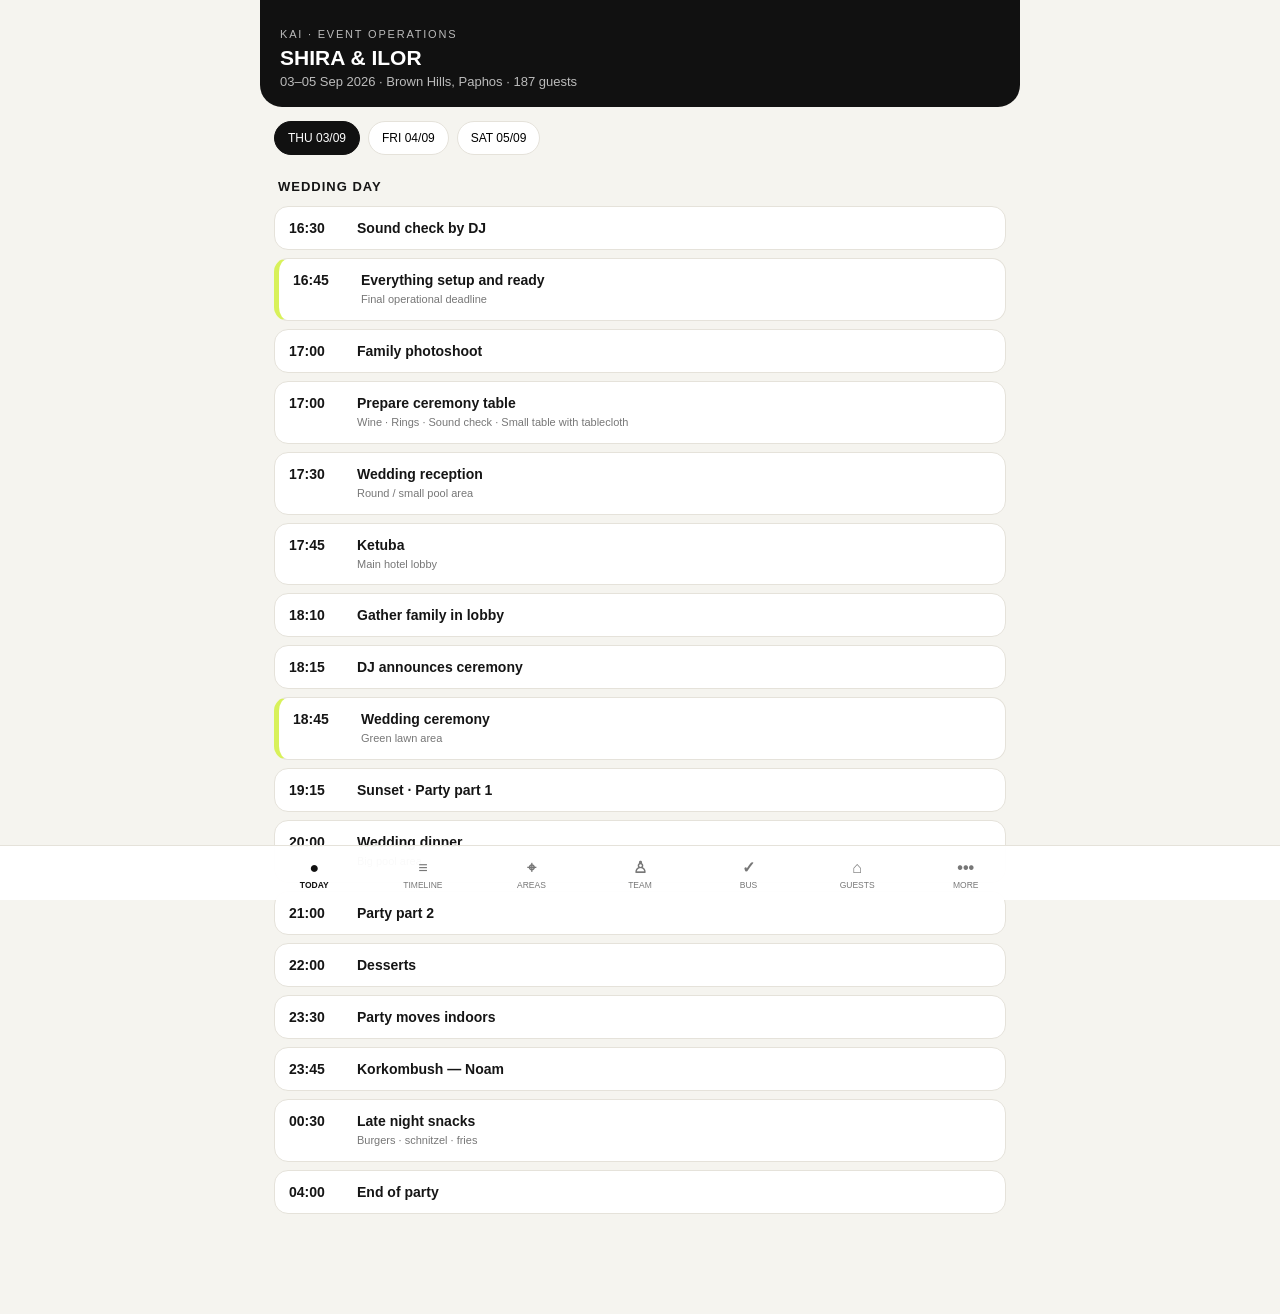
==== commit 4eacc80e: "GUESTS tab: room + table on one line, sort A-Z / hotel / table" ====
--- a/index.html
+++ b/index.html
@@ -1,15 +1,15 @@
 <!doctype html><html><head><meta charset='utf-8'><meta name='viewport' content='width=device-width,initial-scale=1,viewport-fit=cover'><title>Shira & Ilor — Event Ops</title><style>
-:root{--bg:#f5f4ef;--card:#fff;--ink:#151515;--muted:#777;--line:#e5e2da;--accent:#d8f15a;--dark:#151515}*{box-sizing:border-box}body{margin:0;background:var(--bg);font-family:Arial,Helvetica,sans-serif;color:var(--ink)}.app{max-width:760px;margin:auto;min-height:100vh;padding-bottom:88px}.hero{padding:28px 20px 18px;background:#111;color:white}.eyebrow{font-size:11px;letter-spacing:1.8px;color:#bbb}.hero h1{font-size:21px;margin:6px 0 4px}.hero p{margin:0;color:#bbb;font-size:13px}.days{display:flex;gap:8px;padding:14px 14px 6px;overflow:auto;position:sticky;top:0;background:var(--bg);z-index:5}.day{border:1px solid var(--line);background:white;border-radius:20px;padding:9px 13px;white-space:nowrap;font-size:12px;cursor:pointer}.day.active{background:#111;color:white;border-color:#111}.section{padding:10px 14px}.section h2{font-size:13px;letter-spacing:1px;margin:8px 4px 12px}.now{background:var(--dark);color:#fff;border-radius:18px;padding:18px;margin-bottom:10px}.now .label{color:var(--accent);font-size:11px;font-weight:bold;letter-spacing:1px}.time{font-size:30px;font-weight:800;margin-top:8px}.title{font-size:18px;font-weight:700;margin-top:2px}.meta{font-size:12px;color:#aaa;margin-top:7px}.timeline{display:grid;gap:8px}.item{background:var(--card);border:1px solid var(--line);border-radius:14px;padding:13px 14px;display:grid;grid-template-columns:58px 1fr;gap:10px}.item .t{font-weight:800;font-size:14px}.item .d{font-size:14px;font-weight:650}.item small{display:block;color:var(--muted);font-size:11px;margin-top:4px;line-height:1.35}.item.critical{border-left:5px solid var(--accent)}.tasks{background:white;border:1px solid var(--line);border-radius:16px;padding:8px 14px}.task{display:flex;gap:10px;padding:12px 0;border-bottom:1px solid var(--line);font-size:13px}.task:last-child{border-bottom:0}.task input{width:19px;height:19px}.panel{display:none}.panel.active{display:block}.cards{display:grid;grid-template-columns:1fr 1fr;gap:9px}.card{background:white;border:1px solid var(--line);border-radius:15px;padding:15px;min-height:105px}.card b{font-size:14px}.card p{font-size:11px;color:#666;line-height:1.45;margin:7px 0 0}.supplier{background:white;border:1px solid var(--line);border-radius:13px;padding:13px;margin-bottom:8px}.supplier b{font-size:13px}.supplier span{display:block;color:#777;font-size:11px;margin-top:3px}.bottom{position:fixed;bottom:0;left:0;right:0;background:rgba(255,255,255,.96);border-top:1px solid var(--line);display:flex;justify-content:center;padding-bottom:env(safe-area-inset-bottom);z-index:10}.nav{width:min(760px,100%);display:grid;grid-template-columns:repeat(7,1fr)}.nav button{border:0;background:transparent;padding:12px 1px 10px;font-size:8.5px;color:#777;letter-spacing:0}.nav button.active{color:#111;font-weight:800}.nav strong{display:block;font-size:16px;margin-bottom:3px}.search{width:100%;border:1px solid var(--line);background:white;border-radius:13px;padding:13px;font-size:14px;margin-bottom:10px}.busstats{display:grid;grid-template-columns:repeat(3,1fr);gap:7px;margin-bottom:10px}.stat{background:#111;color:#fff;border-radius:13px;padding:11px;text-align:center}.stat b{font-size:20px;display:block}.stat small{font-size:9px;color:#aaa}.filters{display:flex;gap:7px;margin-bottom:10px}.filters button{border:1px solid var(--line);background:#fff;border-radius:18px;padding:8px 11px;font-size:11px}.filters button.active{background:#111;color:#fff}.guest{background:#fff;border:1px solid var(--line);border-radius:8px;padding:4px 8px;margin-bottom:3px;display:flex;align-items:center;gap:6px}.guest.arrived{opacity:.58}.guest.arrived .gname{text-decoration:line-through}.gname{font-weight:750;font-size:11.5px;line-height:1.2;flex:1 1 42%;min-width:56px;white-space:nowrap;overflow:hidden;text-overflow:ellipsis}.gmeta{font-size:10px;color:#777;line-height:1.2;flex:1 1 30%;min-width:0;white-space:nowrap;overflow:hidden;text-overflow:ellipsis;text-align:right}.gphone{font-size:11px;font-weight:800;color:#151515;direction:ltr;unicode-bidi:isolate;white-space:nowrap;flex:none}.tag{font-size:8.5px;font-weight:800;border-radius:4px;padding:2px 4px;flex:none;background:var(--accent);color:#151515;letter-spacing:.3px}.tag.d{background:#ece9e1;color:#666}.wa{width:26px;height:26px;border-radius:50%;background:#25d366;display:inline-flex;align-items:center;justify-content:center;text-decoration:none;flex:none}.wa svg{width:15px;height:15px;fill:#fff}.wa.off{visibility:hidden}.checkin{width:36px;height:36px;margin:-4px 0 -4px -6px;padding:0;border:0;background:transparent;flex:none;display:inline-flex;align-items:center;justify-content:center;font-size:0;cursor:pointer;-webkit-tap-highlight-color:transparent;touch-action:manipulation}.checkin::before{content:'';width:20px;height:20px;border-radius:50%;border:1.5px solid #d3cfc4;background:#fff;display:flex;align-items:center;justify-content:center;font-size:12px;line-height:1;transition:background .15s,border-color .15s}.checkin:active::before{transform:scale(.9)}.guest.arrived .checkin::before{content:'✓';color:#fff;background:#151515;border-color:#151515}.bushead{position:sticky;top:0;background:var(--bg);padding-top:8px;z-index:4}@media(min-width:700px){.app{padding-bottom:90px}.hero{border-radius:0 0 22px 22px}.cards{grid-template-columns:repeat(3,1fr)}}
+:root{--bg:#f5f4ef;--card:#fff;--ink:#151515;--muted:#777;--line:#e5e2da;--accent:#d8f15a;--dark:#151515}*{box-sizing:border-box}body{margin:0;background:var(--bg);font-family:Arial,Helvetica,sans-serif;color:var(--ink)}.app{max-width:760px;margin:auto;min-height:100vh;padding-bottom:88px}.hero{padding:28px 20px 18px;background:#111;color:white}.eyebrow{font-size:11px;letter-spacing:1.8px;color:#bbb}.hero h1{font-size:21px;margin:6px 0 4px}.hero p{margin:0;color:#bbb;font-size:13px}.days{display:flex;gap:8px;padding:14px 14px 6px;overflow:auto;position:sticky;top:0;background:var(--bg);z-index:5}.day{border:1px solid var(--line);background:white;border-radius:20px;padding:9px 13px;white-space:nowrap;font-size:12px;cursor:pointer}.day.active{background:#111;color:white;border-color:#111}.section{padding:10px 14px}.section h2{font-size:13px;letter-spacing:1px;margin:8px 4px 12px}.now{background:var(--dark);color:#fff;border-radius:18px;padding:18px;margin-bottom:10px}.now .label{color:var(--accent);font-size:11px;font-weight:bold;letter-spacing:1px}.time{font-size:30px;font-weight:800;margin-top:8px}.title{font-size:18px;font-weight:700;margin-top:2px}.meta{font-size:12px;color:#aaa;margin-top:7px}.timeline{display:grid;gap:8px}.item{background:var(--card);border:1px solid var(--line);border-radius:14px;padding:13px 14px;display:grid;grid-template-columns:58px 1fr;gap:10px}.item .t{font-weight:800;font-size:14px}.item .d{font-size:14px;font-weight:650}.item small{display:block;color:var(--muted);font-size:11px;margin-top:4px;line-height:1.35}.item.critical{border-left:5px solid var(--accent)}.tasks{background:white;border:1px solid var(--line);border-radius:16px;padding:8px 14px}.task{display:flex;gap:10px;padding:12px 0;border-bottom:1px solid var(--line);font-size:13px}.task:last-child{border-bottom:0}.task input{width:19px;height:19px}.panel{display:none}.panel.active{display:block}.cards{display:grid;grid-template-columns:1fr 1fr;gap:9px}.card{background:white;border:1px solid var(--line);border-radius:15px;padding:15px;min-height:105px}.card b{font-size:14px}.card p{font-size:11px;color:#666;line-height:1.45;margin:7px 0 0}.supplier{background:white;border:1px solid var(--line);border-radius:13px;padding:13px;margin-bottom:8px}.supplier b{font-size:13px}.supplier span{display:block;color:#777;font-size:11px;margin-top:3px}.bottom{position:fixed;bottom:0;left:0;right:0;background:rgba(255,255,255,.96);border-top:1px solid var(--line);display:flex;justify-content:center;padding-bottom:env(safe-area-inset-bottom);z-index:10}.nav{width:min(760px,100%);display:grid;grid-template-columns:repeat(7,1fr)}.nav button{border:0;background:transparent;padding:12px 1px 10px;font-size:8.5px;color:#777;letter-spacing:0}.nav button.active{color:#111;font-weight:800}.nav strong{display:block;font-size:16px;margin-bottom:3px}.search{width:100%;border:1px solid var(--line);background:white;border-radius:13px;padding:13px;font-size:14px;margin-bottom:10px}.busstats{display:grid;grid-template-columns:repeat(3,1fr);gap:7px;margin-bottom:10px}.stat{background:#111;color:#fff;border-radius:13px;padding:11px;text-align:center}.stat b{font-size:20px;display:block}.stat small{font-size:9px;color:#aaa}.filters{display:flex;gap:7px;margin-bottom:10px}.filters button{border:1px solid var(--line);background:#fff;border-radius:18px;padding:8px 11px;font-size:11px}.filters button.active{background:#111;color:#fff}.guest{background:#fff;border:1px solid var(--line);border-radius:8px;padding:4px 8px;margin-bottom:3px;display:flex;align-items:center;gap:6px}.guest.arrived{opacity:.58}.guest.arrived .gname{text-decoration:line-through}.gname{font-weight:750;font-size:11.5px;line-height:1.2;flex:1 1 42%;min-width:56px;white-space:nowrap;overflow:hidden;text-overflow:ellipsis}.gmeta{font-size:10px;color:#777;line-height:1.2;flex:1 1 30%;min-width:0;white-space:nowrap;overflow:hidden;text-overflow:ellipsis;text-align:right}.gphone{font-size:11px;font-weight:800;color:#151515;direction:ltr;unicode-bidi:isolate;white-space:nowrap;flex:none}.tag{font-size:8.5px;font-weight:800;border-radius:4px;padding:2px 4px;flex:none;background:var(--accent);color:#151515;letter-spacing:.3px}.tag.d{background:#ece9e1;color:#666}.groom{font-size:11px;font-weight:800;color:#151515;background:#ece9e1;border-radius:5px;padding:2px 5px;min-width:30px;text-align:center;flex:none}.gtable{font-size:11px;font-weight:800;color:#151515;background:var(--accent);border-radius:5px;padding:2px 5px;min-width:27px;text-align:center;flex:none}.wa{width:26px;height:26px;border-radius:50%;background:#25d366;display:inline-flex;align-items:center;justify-content:center;text-decoration:none;flex:none}.wa svg{width:15px;height:15px;fill:#fff}.wa.off{visibility:hidden}.checkin{width:36px;height:36px;margin:-4px 0 -4px -6px;padding:0;border:0;background:transparent;flex:none;display:inline-flex;align-items:center;justify-content:center;font-size:0;cursor:pointer;-webkit-tap-highlight-color:transparent;touch-action:manipulation}.checkin::before{content:'';width:20px;height:20px;border-radius:50%;border:1.5px solid #d3cfc4;background:#fff;display:flex;align-items:center;justify-content:center;font-size:12px;line-height:1;transition:background .15s,border-color .15s}.checkin:active::before{transform:scale(.9)}.guest.arrived .checkin::before{content:'✓';color:#fff;background:#151515;border-color:#151515}.bushead{position:sticky;top:0;background:var(--bg);padding-top:8px;z-index:4}@media(min-width:700px){.app{padding-bottom:90px}.hero{border-radius:0 0 22px 22px}.cards{grid-template-columns:repeat(3,1fr)}}
 </style></head><body><div class='app'><header class='hero'><div class='eyebrow'>KAI · EVENT OPERATIONS</div><h1>SHIRA & ILOR</h1><p>03–05 Sep 2026 · Brown Hills, Paphos · 187 guests</p></header>
 <div id='today' class='panel active'><div class='days'><button class='day active' onclick='showDay(0,this)'>THU 03/09</button><button class='day' onclick='showDay(1,this)'>FRI 04/09</button><button class='day' onclick='showDay(2,this)'>SAT 05/09</button></div><section class='section'><h2 id='dayTitle'>WEDDING DAY</h2><div class='timeline' id='dayTL'>
 <div class='item'><div class='t'>16:30</div><div><div class='d'>Sound check by DJ</div></div></div><div class='item critical'><div class='t'>16:45</div><div><div class='d'>Everything setup and ready</div><small>Final operational deadline</small></div></div><div class='item'><div class='t'>17:00</div><div><div class='d'>Family photoshoot</div></div></div><div class='item'><div class='t'>17:00</div><div><div class='d'>Prepare ceremony table</div><small>Wine · Rings · Sound check · Small table with tablecloth</small></div></div><div class='item'><div class='t'>17:30</div><div><div class='d'>Wedding reception</div><small>Round / small pool area</small></div></div><div class='item'><div class='t'>17:45</div><div><div class='d'>Ketuba</div><small>Main hotel lobby</small></div></div><div class='item'><div class='t'>18:10</div><div><div class='d'>Gather family in lobby</div></div></div><div class='item'><div class='t'>18:15</div><div><div class='d'>DJ announces ceremony</div></div></div><div class='item critical'><div class='t'>18:45</div><div><div class='d'>Wedding ceremony</div><small>Green lawn area</small></div></div><div class='item'><div class='t'>19:15</div><div><div class='d'>Sunset · Party part 1</div></div></div><div class='item'><div class='t'>20:00</div><div><div class='d'>Wedding dinner</div><small>Big pool area</small></div></div><div class='item'><div class='t'>21:00</div><div><div class='d'>Party part 2</div></div></div><div class='item'><div class='t'>22:00</div><div><div class='d'>Desserts</div></div></div><div class='item'><div class='t'>23:30</div><div><div class='d'>Party moves indoors</div></div></div><div class='item'><div class='t'>23:45</div><div><div class='d'>Korkombush — Noam</div></div></div><div class='item'><div class='t'>00:30</div><div><div class='d'>Late night snacks</div><small>Burgers · schnitzel · fries</small></div></div><div class='item'><div class='t'>04:00</div><div><div class='d'>End of party</div></div></div></div></section></div>
 <div id='timeline' class='panel'><section class='section'><h2>FULL EVENT TIMELINE</h2><input class='search' placeholder='Search timeline…' oninput='filterTimeline(this.value)'><div id='fullTL' class='timeline'></div></section></div>
 <div id='areas' class='panel'><section class='section'><h2>EVENT AREAS</h2><div class='cards'><div class='card'><b>Reception</b><p>Round pool area<br>6 food stations<br>Bar + flying waiters<br>3 bartenders + 2 pass-around</p></div><div class='card'><b>Ceremony</b><p>Green lawn<br>60 transparent chairs<br>4×4m stage<br>15×2m catwalk</p></div><div class='card'><b>Dinner</b><p>Big pool area<br>14 waiters<br>Table service<br>19 chandeliers</p></div><div class='card'><b>Party</b><p>Small pool area<br>Moving heads · wash · amber lights<br>30 uplights</p></div><div class='card'><b>After Party</b><p>Main restaurant<br>From 23:30<br>Hotel bar inside</p></div><div class='card'><b>Event Map</b><p>PDF page 12 contains the full event sketch and area layout.</p></div></div></section></div>
 <div id='team' class='panel'><section class='section'><h2>TEAM & SUPPLIERS</h2><div class='supplier'><b>Event Planner — Noam</b><span>+972 52 8344374</span></div><div class='supplier'><b>Planning Team</b><span>Operational coordination</span></div><div class='supplier'><b>Hotel</b><span>Food · waiters · tables · guest operations</span></div><div class='supplier'><b>Bar Team</b><span>Reception · dinner · party · after party</span></div><div class='supplier'><b>SUMU Production</b><span>Stages & production</span></div><div class='supplier'><b>DJ / Sound & Light</b><span>Check-in · ceremony · party</span></div><div class='supplier'><b>Flower & Décor</b><span>Ceremony and event styling</span></div></section></div>
-<div id='bus' class='panel'><section class='section'><div class='bushead'><h2>BUS · GUEST CHECK-IN</h2><div class='busstats'><div class='stat'><b id='arrivedCount'>0</b><small>ARRIVED</small></div><div class='stat'><b id='missingCount'>158</b><small>MISSING</small></div><div class='stat'><b>158</b><small>TOTAL</small></div></div><input id='guestSearch' class='search' placeholder='Search name / Hebrew / phone…' oninput='renderGuests()'><div class='filters'><button class='active' onclick="setGuestFilter('all',this)">ALL</button><button onclick="setGuestFilter('missing',this)">MISSING</button><button onclick="setGuestFilter('arrived',this)">ARRIVED</button></div></div><div id='guestList'></div></section></div><div id='hotel' class='panel'><section class='section'><div class='bushead'><h2>HOTEL &middot; ROOMS</h2><div class='busstats'><div class='stat'><b>188</b><small>GUESTS</small></div><div class='stat'><b>83</b><small>ROOMS</small></div><div class='stat'><b id='hotelShown'>188</b><small>SHOWN</small></div></div><input id='hotelSearch' class='search' placeholder='Search name / Hebrew / room…' oninput='renderHotel()'><div class='filters'><button class='active' onclick="setHotelFilter('all',this)">ALL</button><button onclick="setHotelFilter('adults',this)">ADULTS</button><button onclick="setHotelFilter('kids',this)">KIDS</button></div></div><div id='hotelList'></div></section></div><div id='more' class='panel'><section class='section'><h2>OPERATIONAL CHECKLIST</h2><div class='tasks'><label class='task'><input type='checkbox'> Ceremony stage 4×4 ready</label><label class='task'><input type='checkbox'> Ceremony structure ready</label><label class='task'><input type='checkbox'> Chairs / tables / tablecloth ready</label><label class='task'><input type='checkbox'> Dinner tables ready by 13:00</label><label class='task'><input type='checkbox'> Chandeliers ready by 13:00</label><label class='task'><input type='checkbox'> Sound & light setup</label><label class='task'><input type='checkbox'> Bar services setup</label><label class='task'><input type='checkbox'> EVERYTHING READY by 16:30</label></div><h2 style='margin-top:24px'>HOTEL</h2><div class='card' style='min-height:auto'><b>Full hotel buyout · 83 rooms</b><p>Check-in 15:00 · Check-out 11:00<br>10 rooms may check out at 13:30<br>€3,000 security deposit</p></div></section></div>
-</div><div class='bottom'><div class='nav'><button class='active' onclick="show('today',this)"><strong>●</strong>TODAY</button><button onclick="show('timeline',this)"><strong>≡</strong>TIMELINE</button><button onclick="show('areas',this)"><strong>⌖</strong>AREAS</button><button onclick="show('team',this)"><strong>♙</strong>TEAM</button><button onclick="show('bus',this)"><strong>✓</strong>BUS</button><button onclick="show('hotel',this)"><strong>⌂</strong>HOTEL</button><button onclick="show('more',this)"><strong>•••</strong>MORE</button></div></div><script>
+<div id='bus' class='panel'><section class='section'><div class='bushead'><h2>BUS · GUEST CHECK-IN</h2><div class='busstats'><div class='stat'><b id='arrivedCount'>0</b><small>ARRIVED</small></div><div class='stat'><b id='missingCount'>158</b><small>MISSING</small></div><div class='stat'><b>158</b><small>TOTAL</small></div></div><input id='guestSearch' class='search' placeholder='Search name / Hebrew / phone…' oninput='renderGuests()'><div class='filters'><button class='active' onclick="setGuestFilter('all',this)">ALL</button><button onclick="setGuestFilter('missing',this)">MISSING</button><button onclick="setGuestFilter('arrived',this)">ARRIVED</button></div></div><div id='guestList'></div></section></div><div id='hotel' class='panel'><section class='section'><div class='bushead'><h2>GUESTS &middot; ROOM &amp; TABLE</h2><div class='busstats'><div class='stat'><b>188</b><small>GUESTS</small></div><div class='stat'><b>83</b><small>ROOMS</small></div><div class='stat'><b>12</b><small>TABLES</small></div></div><input id='hotelSearch' class='search' placeholder='Search name / Hebrew / room / table…' oninput='renderHotel()'><div class='filters'><button class='active' onclick="setHotelSort('name',this)">A–Z</button><button onclick="setHotelSort('room',this)">HOTEL</button><button onclick="setHotelSort('table',this)">TABLE</button></div></div><div id='hotelList'></div></section></div><div id='more' class='panel'><section class='section'><h2>OPERATIONAL CHECKLIST</h2><div class='tasks'><label class='task'><input type='checkbox'> Ceremony stage 4×4 ready</label><label class='task'><input type='checkbox'> Ceremony structure ready</label><label class='task'><input type='checkbox'> Chairs / tables / tablecloth ready</label><label class='task'><input type='checkbox'> Dinner tables ready by 13:00</label><label class='task'><input type='checkbox'> Chandeliers ready by 13:00</label><label class='task'><input type='checkbox'> Sound & light setup</label><label class='task'><input type='checkbox'> Bar services setup</label><label class='task'><input type='checkbox'> EVERYTHING READY by 16:30</label></div><h2 style='margin-top:24px'>HOTEL</h2><div class='card' style='min-height:auto'><b>Full hotel buyout · 83 rooms</b><p>Check-in 15:00 · Check-out 11:00<br>10 rooms may check out at 13:30<br>€3,000 security deposit</p></div></section></div>
+</div><div class='bottom'><div class='nav'><button class='active' onclick="show('today',this)"><strong>●</strong>TODAY</button><button onclick="show('timeline',this)"><strong>≡</strong>TIMELINE</button><button onclick="show('areas',this)"><strong>⌖</strong>AREAS</button><button onclick="show('team',this)"><strong>♙</strong>TEAM</button><button onclick="show('bus',this)"><strong>✓</strong>BUS</button><button onclick="show('hotel',this)"><strong>⌂</strong>GUESTS</button><button onclick="show('more',this)"><strong>•••</strong>MORE</button></div></div><script>
 const data=[['08:30','Flight IZ153 lands at Paphos airport','157 guests'],['09:00','Meet & greet at airport','Alexandra'],['11:00','Guests arriving to hotel','DJ + food & drinks during check-in'],['13:00','Bridal hair & makeup','Room 108'],['13:30','Photographers arrive',''],['15:00','First look + couple photoshoot',''],['16:30','Sound check by DJ',''],['16:45','Everything setup and ready',''],['17:00','Family photoshoot',''],['17:00','Prepare ceremony table','Wine · Rings · Sound check'],['17:30','Wedding reception','Round pool area'],['17:45','Ketuba','Main lobby'],['18:10','Gather family in lobby',''],['18:15','DJ announces ceremony',''],['18:45','Wedding ceremony','Green lawn'],['19:15','Sunset / Party part 1',''],['20:00','Wedding dinner','Big pool area'],['21:00','Party part 2',''],['22:00','Desserts',''],['23:30','Party moves indoors',''],['23:45','Korkombush — Noam',''],['00:30','Late night snacks',''],['04:00','End of party',''],['FRI','08:00–11:00 Breakfast at hotel','04/09'],['12:00','Pool party sound check',''],['13:00','Pool party around main pool','Until 17:00'],['19:00','Dinner at hotel','Buffet'],['SAT','07:00–11:00 Breakfast at hotel','05/09'],['09:00','Bus pickup to Paphos airport','154 guests'],['11:00','Official check-out','10 rooms until 13:30'],['12:25','Flight IZ152 departs','Paphos airport']];function render(q=''){document.getElementById('fullTL').innerHTML=data.filter(x=>x.join(' ').toLowerCase().includes(q.toLowerCase())).map(x=>`<div class='item'><div class='t'>${x[0]}</div><div><div class='d'>${x[1]}</div><small>${x[2]}</small></div></div>`).join('')}render();function filterTimeline(q){render(q)}function show(id,b){document.querySelectorAll('.panel').forEach(x=>x.classList.remove('active'));document.getElementById(id).classList.add('active');document.querySelectorAll('.nav button').forEach(x=>x.classList.remove('active'));b.classList.add('active');scrollTo(0,0)}document.querySelectorAll('.task input').forEach((x,i)=>{x.checked=localStorage['task'+i]=='1';x.onchange=()=>localStorage['task'+i]=x.checked?'1':'0'});
 
 const guests=[{"id":1,"first":"ALIN","last":"PLOTNIKOV","phone":"0544868632","age":"Adult","he":"אלין פלוטניקוב","room":"112"},{"id":2,"first":"ALON","last":"NETACH","phone":"054-4904500","age":"Adult","he":"אלון נתח","room":"111"},{"id":3,"first":"ALON","last":"NIMRODI","phone":"052-5445353","age":"Adult","he":"אלון נמרודי","room":"212"},{"id":4,"first":"Amir","last":"Ben Israel","phone":"0506913234","age":"Adult","he":"אמיר בן ישראל","room":"220"},{"id":5,"first":"AMIT","last":"PEREZ","phone":"052-3097119","age":"Adult","he":"עמית פרז","room":"130"},{"id":6,"first":"AMIT","last":"NETENELI (BABA)","phone":"546669193","age":"Adult","he":"עמית נתנאלי (בבה)","room":"129"},{"id":7,"first":"AMIT ODET","last":"KOHENER","phone":"052-2773266","age":"Adult","he":"עמית אודט כוהנר","room":"104"},{"id":8,"first":"Anastasia","last":"Simhi","phone":"0548005226","age":"Adult","he":"אנסטסיה (בת זוג של סער שמחי)","room":"119"},{"id":9,"first":"ANZELA","last":"EPSHTEIN","phone":"054-3300122","age":"Adult","he":"אנז'לה אפשטיין","room":"231"},{"id":10,"first":"ASIF YOSEF","last":"ELBAZ","phone":"052-3311994","age":"Adult","he":"אסיף יוסף אלבז","room":"102"},{"id":11,"first":"AVI","last":"COHEN","phone":"050-2008399","age":"Adult","he":"אבי כהן","room":"242"},{"id":12,"first":"AYELET LILYAN","last":"ZAHAV","phone":"054-3299854","age":"Adult","he":"איילת זהב","room":"217"},{"id":13,"first":"BAR","last":"DAGMI","phone":"052-6336305","age":"Adult","he":"בר דגמי","room":"223"},{"id":14,"first":"BAR (SALOMON)","last":"KASSABI","phone":"050-2322153","age":"Adult","he":"בר קסבי","room":"211"},{"id":15,"first":"BARUCH","last":"NETACH","phone":"054-8006944","age":"Adult","he":"ברוך נתח","room":"111"},{"id":16,"first":"BEN","last":"NETACH","phone":"054-7361380","age":"Adult","he":"בן נתח","room":"239"},{"id":17,"first":"BEN SHALOM","last":"MADANI","phone":"543022200","age":"Adult","he":"בן מדני","room":"229"},{"id":18,"first":"DANI","last":"BENITA","phone":"054-9090131","age":"Adult","he":"דני בניטה","room":"136"},{"id":19,"first":"DANIEL","last":"KUBI","phone":"052-3792783","age":"Adult","he":"דניאל קובי","room":"117"},{"id":20,"first":"DANIEL","last":"ZADA","phone":"524400455","age":"Adult","he":"דניאל זדה","room":"203"},{"id":21,"first":"DANIEL","last":"ELBAZ","phone":"050-9289299","age":"Adult","he":"דניאל אלבז","room":"203"},{"id":22,"first":"DANIEL","last":"DARVIN VARON","phone":"050-8626614","age":"Adult","he":"דניאל ורון","room":"138"},{"id":23,"first":"DANIEL DANA","last":"SABAN","phone":"050-6577880","age":"Adult","he":"דנה סבן","room":"215"},{"id":24,"first":"DINA","last":"NETACH","phone":"054-570000","age":"Adult","he":"דינה נתח","room":"111"},{"id":25,"first":"Dorit","last":"Ben Israel","phone":"0549091027","age":"Adult","he":"דורית בן ישראל","room":"220"},{"id":26,"first":"DORON ZAHAV","last":"GUATA","phone":"054-6416280","age":"Adult","he":"דורון גואטה","room":"213"},{"id":27,"first":"EDEN","last":"LEVI","phone":"052-6450440","age":"Adult","he":"עדן לוי","room":"221"},{"id":28,"first":"EIRAD GABRIEL","last":"MEIR","phone":"050-4464456","age":"Adult","he":"אירד מאיר","room":"227"},{"id":29,"first":"ELAD","last":"TZEMACH","phone":"054-5514563","age":"Adult","he":"אלעד צמח","room":"241"},{"id":30,"first":"ELAD","last":"AHARON","phone":"054-8060721","age":"Adult","he":"אלעד אהרון","room":"128"},{"id":31,"first":"ELI","last":"MISLATI","phone":"050-4080985","age":"Adult","he":"אלי מסלטי","room":"234"},{"id":32,"first":"ELI","last":"GARTENBANK","phone":"058-5429612","age":"Adult","he":"אלי גטרבנק","room":"139"},{"id":33,"first":"ELIRAN","last":"OZ (ABUDI)","phone":"050-2334888","age":"Adult","he":"אלירן עוז (עבודי)","room":"233"},{"id":34,"first":"ELY","last":"AHARON","phone":"548060718","age":"Adult","he":"איליי אהרון","room":"223"},{"id":35,"first":"ELYA","last":"NETACH","phone":"054-7361380","age":"Adult","he":"אליה נתח","room":"239"},{"id":36,"first":"ESTER","last":"VARON","phone":"050-3301561","age":"Adult","he":"אתי ורון","room":"214"},{"id":37,"first":"ETAI","last":"PRIVA","phone":"052-8028739","age":"Adult","he":"איתי פריוה","room":"134"},{"id":38,"first":"ETI","last":"ASOR","phone":"052-8889933","age":"Adult","he":"אתי עשור","room":"125"},{"id":39,"first":"ETI","last":"VARON","phone":"050-7501600","age":"Adult","he":"אתי ורון","room":"120"},{"id":40,"first":"GAL","last":"ZEKARIA","phone":"052-8387571","age":"Adult","he":"גל זכריה","room":"212"},{"id":41,"first":"HAGIT","last":"RAZ","phone":"054-7705456","age":"Adult","he":"חגית רז","room":"219"},{"id":42,"first":"HANA","last":"NETACH","phone":"054-7361380","age":"Adult","he":"חנה נתח","room":"239"},{"id":43,"first":"HELEN SHAY","last":"TSUKERMAN","phone":"054-9250434","age":"Adult","he":"הלן שי צוקרמן","room":"112"},{"id":44,"first":"IDAN","last":"NETANEL","phone":"058-4976704","age":"Adult","he":"עידן נתנאל","room":"238"},{"id":45,"first":"IDAN","last":"WEINTROUB","phone":"054-9218727","age":"Adult","he":"עידן וינטראוב","room":"236"},{"id":46,"first":"IDAN ELYAKIM","last":"WEISSBERG","phone":"054-7468816","age":"Adult","he":"עידן אליקים ויסברג","room":"236"},{"id":47,"first":"IDO","last":"ASOR","phone":"050-2420520","age":"Adult","he":"עידו עשור","room":"125"},{"id":48,"first":"IFAT","last":"LEVY IFERGAN","phone":"054-7882514","age":"Adult","he":"יפעת איפרגן","room":"133"},{"id":49,"first":"ILAN","last":"GARMIZA","phone":"050-7999448","age":"Adult","he":"אילן גרמיזה","room":"132"},{"id":50,"first":"ILANIT HAYA","last":"RACHAMIM","phone":"052-8378858","age":"Adult","he":"אילנית רחמים","room":"121"},{"id":51,"first":"IMRI","last":"NETACH","phone":"054-7361380","age":"Adult","he":"אימרי נתח","room":"239"},{"id":52,"first":"INBAL","last":"MARCUS","phone":"053-6325552","age":"Adult","he":"עינבל מרקוס","room":"232"},{"id":53,"first":"IRIS","last":"PRIVA","phone":"052-4464647","age":"Adult","he":"איריס פריוה","room":"135"},{"id":54,"first":"ISABELLE","last":"ORION","phone":"052-8685868","age":"Adult","he":"איזבל אוריון","room":"142"},{"id":55,"first":"ITSHAK","last":"MESHOMAR","phone":"054-3300122","age":"Adult","he":"יצחק משומר","room":"231"},{"id":56,"first":"JONATHAN","last":"MESHUMAR","phone":"052-4867672","age":"Adult","he":"יהונתן משומר","room":"230"},{"id":57,"first":"JULIA","last":"PARIZIAN","phone":"052-6140983","age":"Adult","he":"ג'ולי פריזיאן","room":"205"},{"id":58,"first":"KARIN","last":"ASOOLIN","phone":"050-3346512","age":"Adult","he":"קארין אסולין (ורון)","room":"225"},{"id":59,"first":"KARIN KARMELA","last":"SHAMIR","phone":"050-6676069","age":"Adult","he":"קארין שמיר","room":"120"},{"id":60,"first":"KEREN","last":"YAKOV","phone":"052-5799455","age":"Adult","he":"קרן יעקב","room":"208"},{"id":61,"first":"KOREN","last":"RAZ","phone":"054-5420313","age":"Adult","he":"קורן רז","room":"219"},{"id":62,"first":"LEE","last":"MADAR","phone":"054-8008004","age":"Adult","he":"לי מדר","room":"141"},{"id":63,"first":"LEON","last":"VARON","phone":"050-8626614","age":"Adult","he":"לאון ורון","room":"138"},{"id":64,"first":"LIAT","last":"GLAZER AVIV","phone":"054-6559288","age":"Adult","he":"ליאת גלזר","room":"216"},{"id":65,"first":"LIHI","last":"ABITBOL","phone":"054-3390837","age":"Adult","he":"ליהי אביטבול","room":"104"},{"id":66,"first":"LILI","last":"AGAI","phone":"050-2944054","age":"Adult","he":"לילי אגאי","room":"205"},{"id":67,"first":"LIN","last":"COHEN","phone":"050-6551557","age":"Adult","he":"לין כהן","room":"120"},{"id":68,"first":"LION BEN","last":"VARON","phone":"050-9600908","age":"Adult","he":"ליאון ורון","room":"126"},{"id":69,"first":"LIRAN RAMI","last":"DAGMI","phone":"526336304","age":"Adult","he":"לירן דגמי","room":"222"},{"id":70,"first":"LIRON","last":"NAHUM","phone":"054-6280334","age":"Adult","he":"לירון נחום","room":"129"},{"id":71,"first":"LUCY","last":"MEIR","phone":"050-4464456","age":"Adult","he":"לוסי מאיר","room":"227"},{"id":72,"first":"MAOR","last":"BITON","phone":"052-5222367","age":"Adult","he":"מאור ביטון","room":"210"},{"id":73,"first":"MAY","last":"TIBI","phone":"503386336","age":"Adult","he":"מאי טייבי","room":"206"},{"id":74,"first":"MAYA","last":"NETANEL","phone":"054-4959870","age":"Adult","he":"מאיה נתנאל","room":"238"},{"id":75,"first":"MAYA","last":"BEN HARUSH","phone":"052-4347243","age":"Adult","he":"מאיה בן ארוך","room":"222"},{"id":76,"first":"MAYA","last":"ZIV ( AMSALEM)","phone":"052-7224747","age":"Adult","he":"מאיה זיו (אמסלם)","room":"206"},{"id":77,"first":"MAYAN","last":"VERED","phone":"052-4301570","age":"Adult","he":"מעין ורד","room":"112"},{"id":78,"first":"MEIRAV","last":"BALISA-NIMRODI","phone":"052-2784439","age":"Adult","he":"מירב בליסה נמרודי","room":"212"},{"id":79,"first":"MEZI MAZAL","last":"GARTENBANK HANGEL","phone":"058-5429712","age":"Adult","he":"מזי גטרבנק","room":"139"},{"id":80,"first":"MICHAL","last":"NETANEL","phone":"054-4959870","age":"Adult","he":"מיכל נתנאל","room":"237"},{"id":81,"first":"MICHAL","last":"ABUDI","phone":"052-4841522","age":"Adult","he":"מיכל עבודי","room":"105"},{"id":82,"first":"MICHAL","last":"FELDMAN","phone":"054-4224366","age":"Adult","he":"מיכל פלדמן","room":"137"},{"id":83,"first":"MIKI","last":"ORION","phone":"050-4334142","age":"Adult","he":"מיקי אוריון","room":"142"},{"id":84,"first":"MISHAEL","last":"ZAHAV","phone":"052-2518041","age":"Adult","he":"מישאל זהב","room":"217"},{"id":85,"first":"MOR","last":"VARON","phone":"054-7475174","age":"Adult","he":"מור ורון","room":"126"},{"id":86,"first":"MOSHIK","last":"FELDMAN","phone":"054-2272037","age":"Adult","he":"מושיק פלדמן","room":"137"},{"id":87,"first":"NATALI","last":"BEN HAMO","phone":"054-6544531","age":"Adult","he":"טלי בן חמו","room":"218"},{"id":88,"first":"NEOMI","last":"BENITA","phone":"054-9020768","age":"Adult","he":"נעמי בניטה","room":"136"},{"id":89,"first":"NISIM","last":"VARON","phone":"054-7677745","age":"Adult","he":"נסים ורון","room":"214"},{"id":90,"first":"NOA","last":"TZEMACH","phone":"054-4452360","age":"Adult","he":"נועה צמח","room":"241"},{"id":91,"first":"NOA","last":"MELAMED","phone":"054-9270922","age":"Adult","he":"נועה מלמד","room":"104"},{"id":92,"first":"NOAM","last":"MOSHE","phone":"052-2203072","age":"Adult","he":"נועם משה","room":"105"},{"id":93,"first":"NOAM","last":"SHAMUR","phone":"052-6156545","age":"Adult","he":"נועם שמור","room":"211"},{"id":94,"first":"OFEK","last":"SHINER","phone":"053-3326027","age":"Adult","he":"אופק שיינר","room":"209"},{"id":95,"first":"OFER","last":"MARCUS","phone":"053-6325551","age":"Adult","he":"עופר מרקוס","room":"232"},{"id":96,"first":"OMER","last":"LIANI","phone":"055-9243488","age":"Adult","he":"עומר ליאני","room":"236"},{"id":97,"first":"Omer (supplier)","last":"SISSO","phone":"054-2394823","age":"Adult","he":"די ג'יי- עומר סיסו","room":"143"},{"id":98,"first":"OR","last":"ELKAYAM","phone":"526851918","age":"Adult","he":"אור אלקיים","room":"213"},{"id":99,"first":"OR","last":"SHVIMER (DAVID)","phone":"054-5548118","age":"Adult","he":"אור שווימר ( דוד)","room":"240"},{"id":100,"first":"OR","last":"YAKOV","phone":"052-2330612","age":"Adult","he":"אור יעקב","room":"208"},{"id":101,"first":"OREN","last":"NETACH","phone":"054-7687557","age":"Adult","he":"אורן נתח","room":"239"},{"id":102,"first":"ORLY","last":"BALISA","phone":"052-3281022","age":"Adult","he":"אורלי בליסה","room":"101"},{"id":103,"first":"PABLO FERNANDO","last":"GLAZER","phone":"052-8397706","age":"Adult","he":"פבלו גלזר","room":"216"},{"id":104,"first":"PAZ","last":"YEHEZKEL","phone":"054-9059741","age":"Adult","he":"פז יחזקאל","room":"202"},{"id":105,"first":"RACHEL","last":"VARON","phone":"050-2583839","age":"Adult","he":"רחל ורון","room":"124"},{"id":106,"first":"RACHEL SIRLEY","last":"OZ (ABUDI)","phone":"050-2334888","age":"Adult","he":"רחל שירלי עוז (עבודי)","room":"233"},{"id":107,"first":"RAHAMIM KLEMI","last":"SABAN","phone":"050-6915551","age":"Adult","he":"קלמי סבן","room":"215"},{"id":108,"first":"RAKEFET","last":"LEVY","phone":"054-7692279","age":"Adult","he":"רקפת לוי","room":"201"},{"id":109,"first":"RAN","last":"ABRAMOVICH","phone":"052-6025088","age":"Adult","he":"רן אברמוביץ","room":"140"},{"id":110,"first":"RANI REFAEL","last":"VARON","phone":"תינוק בן 8 חודשים","age":"Baby","he":"רני ורון","room":"138"},{"id":111,"first":"RAY","last":"FARTUK","phone":"ילדה","age":"Child","he":"ריי פרטוק","room":"207"},{"id":112,"first":"RAZ","last":"YAKOV","phone":"052-5799455","age":"Adult","he":"רז יעקב","room":"208"},{"id":113,"first":"RENE HLAFO","last":"ROMANO","phone":"544747576","age":"Adult","he":"רנה רומנו","room":"210"},{"id":114,"first":"ROI","last":"NAHUM ABDAL","phone":"052-8885481","age":"Adult","he":"רועי עבדל נחום","room":"103"},{"id":115,"first":"ROM","last":"SHINER","phone":"053-7172245","age":"Adult","he":"רום שיינר","room":"209"},{"id":116,"first":"RON","last":"HASAN","phone":"050-7554044","age":"Adult","he":"רון חסן","room":"224"},{"id":117,"first":"RONEN","last":"MORDECHAI","phone":"052-5465640","age":"Adult","he":"רונן מרדכי","room":"235"},{"id":118,"first":"RONI","last":"BAR KOCHVA","phone":"052-2925533","age":"Adult","he":"רוני בר כוכבא","room":"117"},{"id":119,"first":"RONIT","last":"COBE MADAR","phone":"054-8008004","age":"Adult","he":"רונית מדר","room":"141"},{"id":120,"first":"RURH","last":"SHARONI","phone":"050-7368905","age":"Adult","he":"רות שרוני","room":"121"},{"id":121,"first":"SAGI","last":"SHINER","phone":"050-5355067","age":"Adult","he":"שגיא שיינר","room":"209"},{"id":122,"first":"SAGIT","last":"SHAINER","phone":"054-7107954","age":"Adult","he":"שגית שיינר","room":"209"},{"id":123,"first":"SAHAR","last":"SIMHI","phone":"0548005226","age":"Adult","he":"סער שמחי","room":"119"},{"id":124,"first":"SAMI","last":"VARON","phone":"053-2297222","age":"Adult","he":"סמי ורון","room":"124"},{"id":125,"first":"SARIT","last":"ZEKARIA","phone":"052-8387571","age":"Adult","he":"שרית זכריה","room":"212"},{"id":126,"first":"SARIT","last":"GARMIZA","phone":"052-8511131","age":"Adult","he":"שרית גרמיזה","room":"132"},{"id":127,"first":"Shai","last":"Isso","phone":"—","age":"Adult","he":"שי איסו","room":"221"},{"id":128,"first":"SHALOM GIL","last":"PRIVA","phone":"050-5246376","age":"Adult","he":"גילי פריוה","room":"135"},{"id":129,"first":"SHANI","last":"BARNES","phone":"052-6874706","age":"Adult","he":"שני ברנס","room":"130"},{"id":130,"first":"SHAY ISRAEL","last":"NETANEL","phone":"054-3976703","age":"Adult","he":"שי ישראל נתנאל","room":"237"},{"id":131,"first":"SHIR","last":"GOLDFARB","phone":"054-6211611","age":"Adult","he":"שיר גולדפרב","room":"102"},{"id":132,"first":"SHIR","last":"PERRY","phone":"050-5530176","age":"Adult","he":"שיר פרי","room":"103"},{"id":133,"first":"SHIRI","last":"PINTO","phone":"052-8012345","age":"Adult","he":"שירי פינטו","room":"204"},{"id":134,"first":"SHOSHANA","last":"TZEMACH","phone":"054-4452360","age":"Adult","he":"שושנה צמח","room":"241"},{"id":135,"first":"SIMON","last":"LEVY","phone":"054-4264409","age":"Adult","he":"שמעון לוי","room":"201"},{"id":136,"first":"SIMONA","last":"AVIRAM","phone":"052-2953628","age":"Adult","he":"סימונה אבירם","room":"140"},{"id":137,"first":"SIVAN","last":"MESHUMAR (BENHAMO)","phone":"—","age":"Adult","he":"סיון משומר- לוודא הגעה","room":"230"},{"id":138,"first":"SNIR","last":"HAYON","phone":"050-9085003","age":"Adult","he":"שניר חיון","room":"211"},{"id":139,"first":"TAL","last":"NETANEL","phone":"058-4976703","age":"Adult","he":"טל נתנאל","room":"237"},{"id":140,"first":"TAL","last":"FARTUK(VARON)","phone":"052-6923133","age":"Adult","he":"טל פרטוק","room":"207"},{"id":141,"first":"TAL","last":"PRIVA","phone":"052-8066691","age":"Adult","he":"טל פריוה","room":"134"},{"id":142,"first":"TALIA","last":"MALACHI","phone":"052-6016866","age":"Adult","he":"טלי מלאכי","room":"242"},{"id":143,"first":"TAMIR","last":"FARTUK","phone":"050-6768007","age":"Adult","he":"תמיר פרטוק","room":"207"},{"id":144,"first":"TUVIA","last":"YAKOV","phone":"050-8294154","age":"Adult","he":"טוביה יעקב","room":"208"},{"id":145,"first":"YAEL VICTORIA","last":"MISLATI","phone":"050-4080984","age":"Adult","he":"יעל ויקטוריה מסלטי","room":"234"},{"id":146,"first":"YAHAV","last":"FARTUK","phone":"ילדה","age":"Child","he":"יהב פרטוק","room":"207"},{"id":147,"first":"YAHLI","last":"FARTUK","phone":"ילד","age":"Child","he":"יהלי פרטוק","room":"207"},{"id":148,"first":"YANIR","last":"COHEN","phone":"502180585","age":"Adult","he":"יניר כהן","room":"127"},{"id":149,"first":"YARIN","last":"SHVIMER","phone":"054-7303966","age":"Adult","he":"ירין שווימר","room":"240"},{"id":150,"first":"YARIN","last":"DAGMI","phone":"052-8301183","age":"Adult","he":"ירין דגמי","room":"128"},{"id":151,"first":"YEHONATAN","last":"BEN HAIM","phone":"052-3353161","age":"Adult","he":"יהונתן בן חיים","room":"204"},{"id":152,"first":"YOSI","last":"COHEN","phone":"052-2595950","age":"Adult","he":"יוסי כהן","room":"127"},{"id":153,"first":"YOSI","last":"BEN HAMO","phone":"050-5733363","age":"Adult","he":"יוסי בן חמו","room":"218"},{"id":154,"first":"YOSSI","last":"IFERGAN","phone":"052-8010775","age":"Adult","he":"יוסי איפרגן","room":"133"},{"id":155,"first":"YUVAL","last":"NETACH","phone":"054-7361380","age":"Adult","he":"יובל נתח","room":"239"},{"id":156,"first":"YUVAL","last":"SAKI","phone":"050-6000376","age":"Adult","he":"יובל סקי","room":"206"},{"id":157,"first":"YUVAL","last":"BURAK","phone":"054-7208473","age":"Adult","he":"יובל בורק","room":"202"},{"id":158,"first":"YUVAL","last":"HASAN FRAIMAN","phone":"050-4081907","age":"Adult","he":"יובל חסן פריימן","room":"224"}];let guestFilter='all';const WA_SVG="<svg viewBox='0 0 24 24'><path d='M17.47 14.38c-.3-.15-1.76-.87-2.03-.97-.27-.1-.47-.15-.67.15-.2.3-.77.97-.94 1.16-.17.2-.35.22-.64.08-.3-.15-1.26-.46-2.39-1.48-.88-.79-1.48-1.76-1.65-2.06-.17-.3-.02-.46.13-.6.13-.14.3-.35.45-.52.15-.17.2-.3.3-.5.1-.2.05-.37-.03-.52-.07-.15-.67-1.61-.92-2.21-.24-.58-.49-.5-.67-.51h-.57c-.2 0-.52.07-.79.37-.27.3-1.04 1.02-1.04 2.48 0 1.46 1.07 2.87 1.21 3.07.15.2 2.1 3.2 5.08 4.49.71.3 1.26.49 1.69.62.71.23 1.36.2 1.87.12.57-.08 1.76-.72 2.01-1.41.25-.7.25-1.29.17-1.42-.07-.12-.27-.2-.57-.34M12.05 21.8h-.01a9.87 9.87 0 0 1-5.03-1.38l-.36-.21-3.74.98 1-3.65-.24-.37a9.86 9.86 0 0 1-1.51-5.26c0-5.45 4.44-9.88 9.89-9.88 2.64 0 5.12 1.03 6.99 2.9a9.83 9.83 0 0 1 2.89 6.99c0 5.45-4.44 9.88-9.88 9.88m8.41-18.3A11.82 11.82 0 0 0 12.05 0C5.5 0 .16 5.34.16 11.89c0 2.1.55 4.14 1.59 5.95L.06 24l6.3-1.65a11.88 11.88 0 0 0 5.69 1.45c6.55 0 11.89-5.34 11.89-11.89 0-3.18-1.24-6.17-3.48-8.42Z'/></svg>";function waNumber(p){if(!p)return '';const d=String(p).replace(/\D/g,'');if(!d)return '';if(d.startsWith('972'))return d;if(d.startsWith('0'))return '972'+d.slice(1);if(d.length===9&&d[0]==='5')return '972'+d;return ''}function guestKey(id){return 'bus_shira_ilor_'+id}function isArrived(id){return localStorage.getItem(guestKey(id))==='1'}function toggleGuest(id){localStorage.setItem(guestKey(id),isArrived(id)?'0':'1');renderGuests()}function setGuestFilter(f,b){guestFilter=f;document.querySelectorAll('.filters button').forEach(x=>x.classList.remove('active'));b.classList.add('active');renderGuests()}function renderGuests(){let q=(document.getElementById('guestSearch')?.value||'').toLowerCase().trim();let arrived=guests.filter(g=>isArrived(g.id)).length;document.getElementById('arrivedCount').textContent=arrived;document.getElementById('missingCount').textContent=guests.length-arrived;let list=guests.filter(g=>{let a=isArrived(g.id);if(guestFilter==='missing'&&a)return false;if(guestFilter==='arrived'&&!a)return false;return !q||[g.first,g.last,g.phone,g.he,String(g.id)].join(' ').toLowerCase().includes(q)});document.getElementById('guestList').innerHTML=list.map(g=>{let a=isArrived(g.id);let w=waNumber(g.phone);return `<div class='guest ${a?'arrived':''}'><button class='checkin' onclick='toggleGuest(${g.id})' aria-label='check in'></button><div class='gname'>${g.id}. ${g.first} ${g.last}</div><div class='gmeta' dir='auto'>${g.he||''}${g.age&&g.age!=='Adult'?' · '+g.age:''}</div>${w?`<div class='gphone'>${g.phone}</div>`:''}${w?`<a class='wa' href='https://wa.me/${w}' target='_blank' rel='noopener' title='WhatsApp'>${WA_SVG}</a>`:`<span class='wa off'></span>`}</div>`}).join('')||`<div class='card' style='min-height:auto'>No guests found</div>`}renderGuests();
 const thuHTML=document.getElementById('dayTL').innerHTML;const dayPlans=[{title:'WEDDING DAY',now:1,html:thuHTML},{title:'FRIDAY 04/09',now:0,items:[['08:00–11:00','Breakfast at hotel',''],['12:00','Pool party sound check',''],['13:00','Pool party around main pool','Until 17:00'],['19:00','Dinner at hotel','Buffet']]},{title:'SATURDAY 05/09',now:0,items:[['07:00–11:00','Breakfast at hotel',''],['09:00','Bus pickup to Paphos airport','154 guests'],['11:00','Official check-out','10 rooms until 13:30'],['12:25','Flight IZ152 departs','Paphos airport']]}];function showDay(i,b){document.querySelectorAll('.day').forEach(x=>x.classList.remove('active'));b.classList.add('active');const p=dayPlans[i];document.getElementById('dayTitle').textContent=p.title;document.getElementById('dayTL').innerHTML=p.html!==undefined?p.html:p.items.map(x=>`<div class='item'><div class='t'>${x[0]}</div><div><div class='d'>${x[1]}</div>${x[2]?`<small>${x[2]}</small>`:''}</div></div>`).join('');scrollTo(0,0)}
-const hotel=[[1,"ADAR SUISSA OVED","הדר סויסה","ADULT","228"],[2,"ALIN PLOTNIKOV","אלין פלוטניקוב","ADULT","112"],[3,"ALON NETACH","אלון נתח","ADULT","111"],[4,"ALON NIMRODI","אלון נמרודי","ADULT","212"],[5,"Amir Ben Israel","אמיר בן ישראל","ADULT","220"],[6,"AMIT PEREZ","עמית פרז","ADULT","130"],[7,"AMIT NETENELI (BABA)","(עמית נתנאלי )בבה","ADULT","129"],[8,"AMIT ODET KOHENER","עמית אודט כוהנר","ADULT","104"],[9,"AMIT TAMAR GOLD","עמית גולד","ADULT","118"],[10,"Anastasia Simhi","(אנסטסיה )בת זוג של סער שמחי","ADULT","119"],[11,"ANZELA EPSHTEIN","אנז'לה אפשטיין","ADULT","231"],[12,"ASIF YOSEF ELBAZ","אסיף יוסף אלבז","ADULT","102"],[13,"AVI COHEN","אבי כהן","ADULT","242"],[14,"AYELET LILYAN ZAHAV","איילת זהב","ADULT","217"],[15,"BAR DAGMI","בר דגמי","ADULT","223"],[16,"BAR (SALOMON) KASSABI","בר קסבי","ADULT","211"],[17,"BARUCH NETACH","ברוך נתח","ADULT","111"],[18,"BEN BALISA","בן בליסה","ADULT","106"],[19,"BEN NETACH","בן נתח","ADULT","239"],[20,"BEN SHALOM MADANI","בן מדני","ADULT","229"],[21,"CHEN OVED","חן עובד","ADULT","228"],[22,"DANI BENITA","דני בניטה","ADULT","136"],[23,"DANIEL KUBI","דניאל קובי","ADULT","117"],[24,"DANIEL ZADA","דניאל זדה","ADULT","203"],[25,"DANIEL ELBAZ","דניאל אלבז","ADULT","203"],[26,"DANIEL DARVIN VARON","דניאל ורון","ADULT","138"],[27,"DANIEL DANA SABAN","דנה סבן","ADULT","215"],[28,"DANIELLA BALISA","דניאלה בליסה","ADULT","106"],[29,"DINA NETACH","דינה נתח","ADULT","111"],[30,"Dorit Ben Israel","דורית בן ישראל","ADULT","220"],[31,"DORON ZAHAV GUATA","דורון גואטה","ADULT","213"],[32,"EDEN LEVI","עדן לוי","ADULT","221"],[33,"EIRAD GABRIEL MEIR","אירד מאיר","ADULT","227"],[34,"ELAD TZEMACH","אלעד צמח","ADULT","241"],[35,"ELAD AHARON","אלעד אהרון","ADULT","128"],[36,"ELI MISLATI","אלי מסלטי","ADULT","234"],[37,"ELI GARTENBANK","אלי גטרבנק","ADULT","139"],[38,"ELIRAN OZ (ABUDI)","(אלירן עוז )עבודי","ADULT","233"],[39,"ELLA COHEN","אלה כהן","ADULT","116"],[40,"ELY AHARON","איליי אהרון","ADULT","223"],[41,"ELYA NETACH","אליה נתח","ADULT","239"],[42,"ERAN SHARONI","ערן שרוני","ADULT","110"],[43,"ESTER VARON","אתי ורון","ADULT","214"],[44,"ETAI PRIVA","איתי פריוה","ADULT","134"],[45,"ETI ASOR","אתי עשור","ADULT","125"],[46,"ETI VARON","אתי ורון","ADULT","120"],[47,"EYAL BALISA","אייל בליסה","ADULT","109"],[48,"GAL ZEKARIA","גל זכריה","ADULT","212"],[49,"GAL SAAR","גל סער","ADULT","229"],[50,"GAL IGAL LAGZIEL","גל לגזיאל","ADULT","116"],[51,"GIL BALISA","גיל בליסה","CHILD","107"],[52,"HAGIT RAZ","חגית רז","ADULT","219"],[53,"HANA NETACH","חנה נתח","ADULT","239"],[54,"HELEN SHAY TSUKERMAN","הלן שי צוקרמן","ADULT","112"],[55,"IDAN NETANEL","עידן נתנאל","ADULT","238"],[56,"IDAN WEINTROUB","עידן וינטראוב","ADULT","236"],[57,"IDAN ELYAKIM WEISSBERG","עידן אליקים ויסברג","ADULT","236"],[58,"IDO ASOR","עידו עשור","ADULT","125"],[59,"IFAT LEVY IFERGAN","יפעת איפרגן","ADULT","133"],[60,"ILAN GARMIZA","אילן גרמיזה","ADULT","132"],[61,"ILANIT HAYA RACHAMIM","אילנית רחמים","ADULT","121"],[62,"ILOR SHARONI","חתן-אילור שרוני","ADULT","108"],[63,"IMRI NETACH","אימרי נתח","ADULT","239"],[64,"INBAL MARCUS","עינבל מרקוס","ADULT","232"],[65,"IRIS PRIVA","איריס פריוה","ADULT","135"],[66,"IRIT BEN AVI","אירית בן אבי","ADULT","122"],[67,"ISABELLE ORION","איזבל אוריון","ADULT","142"],[68,"ITSHAK MESHOMAR","יצחק משומר","ADULT","231"],[69,"JONATHAN MESHUMAR","יהונתן משומר","ADULT","230"],[70,"JULIA PARIZIAN","ג'ולי פריזיאן","ADULT","205"],[71,"KARIN ASOOLIN","(קארין אסולין )ורון","ADULT","225"],[72,"KARIN KARMELA SHAMIR","קארין שמיר","ADULT","120"],[73,"KEREN YAKOV","קרן יעקב","ADULT","208"],[74,"KOBI BEN AVI","קובי בן אבי","ADULT","122"],[75,"KOREN RAZ","קורן רז","ADULT","219"],[76,"LEE MADAR","לי מדר","ADULT","141"],[77,"LEON VARON","לאון ורון","ADULT","138"],[78,"LIAT GLAZER AVIV","ליאת גלזר","ADULT","216"],[79,"LIHI ABITBOL","ליהי אביטבול","ADULT","104"],[80,"LILI AGAI","לילי אגאי","ADULT","205"],[81,"LIN COHEN","לין כהן","ADULT","120"],[82,"LION BEN VARON","ליאון ורון","ADULT","126"],[83,"LIRAN RAMI DAGMI","לירן דגמי","ADULT","222"],[84,"LIRON NAHUM","לירון נחום","ADULT","129"],[85,"LUCY MEIR","לוסי מאיר","ADULT","227"],[86,"MAOR BITON","מאור ביטון","ADULT","210"],[87,"MAY TIBI","מאי טייבי","ADULT","206"],[88,"MAYA NETANEL","מאיה נתנאל","ADULT","238"],[89,"MAYA BEN HARUSH","מאיה בן ארוך","ADULT","222"],[90,"MAYA ZIV ( AMSALEM)","(מאיה זיו )אמסלם","ADULT","206"],[91,"MAYAN VERED","מעין ורד","ADULT","112"],[92,"MEIRAV BALISA-NIMRODI","מירב בליסה נמרודי","ADULT","212"],[93,"MERAV DAYAN","מירב דיין","ADULT","226"],[94,"MEZI MAZAL GARTENBANK HANGEL","מזי גטרבנק","ADULT","139"],[95,"MICHAEL BALISA","מיכאל בליסה","ADULT","101"],[96,"MICHAL NETANEL","מיכל נתנאל","ADULT","237"],[97,"MICHAL ABUDI","מיכל עבודי","ADULT","105"],[98,"MICHAL FELDMAN","מיכל פלדמן","ADULT","137"],[99,"MIKI ORION","מיקי אוריון","ADULT","142"],[100,"MISHAEL ZAHAV","מישאל זהב","ADULT","217"],[101,"MOR VARON","מור ורון","ADULT","126"],[102,"MOSHE BEN MOSHE","משה בן משה","ADULT","115"],[103,"MOSHIK FELDMAN","מושיק פלדמן","ADULT","137"],[104,"NATALI BEN HAMO","טלי בן חמו","ADULT","218"],[105,"NEOMI BENITA","נעמי בניטה","ADULT","136"],[106,"NIR BALISA","ניר בליסה","ADULT","101"],[107,"NISIM VARON","נסים ורון","ADULT","214"],[108,"NOA TZEMACH","נועה צמח","ADULT","241"],[109,"NOA MAIMON","(נועה זדה )מיימון","ADULT","123"],[110,"NOA MELAMED","נועה מלמד","ADULT","104"],[111,"NOA BEN AVI","נועה בן אבי","ADULT","122"],[112,"NOAM MOSHE","נועם משה","ADULT","105"],[113,"NOAM SHAMUR","נועם שמור","ADULT","211"],[114,"Noam (supplier) Salach","נועם סלח- מפיק","ADULT","243"],[115,"OFEK SHINER","אופק שיינר","ADULT","209"],[116,"OFER MARCUS","עופר מרקוס","ADULT","232"],[117,"OMER LIANI","עומר ליאני","ADULT","236"],[118,"Omer (supplier) SISSO","עומר סיסו-די ג'יי","ADULT","143"],[119,"OR ELKAYAM","אור אלקיים","ADULT","213"],[120,"OR SHVIMER (DAVID)","(אור שווימר ) דוד","ADULT","240"],[121,"OR YAKOV","אור יעקב","ADULT","208"],[122,"OREN NETACH","אורן נתח","ADULT","239"],[123,"ORLY BALISA","אורלי בליסה","ADULT","101"],[124,"ORLY SHARONI","אורלי שרוני","ADULT","110"],[125,"PABLO FERNANDO GLAZER","פבלו גלזר","ADULT","216"],[126,"PAZ YEHEZKEL","פז יחזקאל","ADULT","202"],[127,"RACHEL VARON","רחל ורון","ADULT","124"],[128,"RACHEL SIRLEY OZ (ABUDI)","(רחל שירלי עוז )עבודי","ADULT","233"],[129,"RAHAMIM KLEMI SABAN","קלמי סבן","ADULT","215"],[130,"RAKEFET LEVY","רקפת לוי","ADULT","201"],[131,"RAN ABRAMOVICH","רן אברמוביץ","ADULT","140"],[132,"RANI REFAEL VARON","רני ורון","BABY","138"],[133,"RAVIT BALISA","רוית בליסה","ADULT","109"],[134,"RAY FARTUK","ריי פרטוק","CHILD","207"],[135,"RAZ YAKOV","רז יעקב","ADULT","208"],[136,"RENE HLAFO ROMANO","רנה רומנו","ADULT","210"],[137,"REUT KARASANTI BALISA","רעות בליסה","ADULT","106"],[138,"REUVEN DAYAN","ראובן דיין","ADULT","226"],[139,"ROI NAHUM ABDAL","רועי עבדל נחום","ADULT","103"],[140,"ROM SHINER","רום שיינר","ADULT","209"],[141,"Ron BALISA","רון בליסה","ADULT","107"],[142,"RON HASAN","רון חסן","ADULT","224"],[143,"RONEN MORDECHAI","רונן מרדכי","ADULT","235"],[144,"RONI BAR KOCHVA","רוני בר כוכבא","ADULT","117"],[145,"RONIT COBE MADAR","רונית מדר","ADULT","141"],[146,"RURH SHARONI","רות שרוני","ADULT","121"],[147,"SAGI SHINER","שגיא שיינר","ADULT","209"],[148,"SAGIT SHAINER","שגית שיינר","ADULT","209"],[149,"SAHAR SIMHI","סער שמחי","ADULT","119"],[150,"SAMI VARON","סמי ורון","ADULT","124"],[151,"SARIT ZEKARIA","שרית זכריה","ADULT","212"],[152,"SARIT GARMIZA","שרית גרמיזה","ADULT","132"],[153,"SHAI SEVER","שי סבר","ADULT","118"],[154,"Shai Isso","שי איסו","ADULT","221"],[155,"SHAKED ARUSI","שקד ערוסי","ADULT","115"],[156,"SHALOM GIL PRIVA","גילי פריוה","ADULT","135"],[157,"SHANI BARNES","שני ברנס","ADULT","130"],[158,"SHAY ISRAEL NETANEL","שי ישראל נתנאל","ADULT","237"],[159,"SHIR Balisa","כלה-שיר בליסה","ADULT","108"],[160,"SHIR GOLDFARB","שיר גולדפרב","ADULT","102"],[161,"SHIR PERRY","שיר פרי","ADULT","103"],[162,"SHIRI PINTO","שירי פינטו","ADULT","204"],[163,"SHOSHANA TZEMACH","שושנה צמח","ADULT","241"],[164,"SIMON LEVY","שמעון לוי","ADULT","201"],[165,"SIMONA AVIRAM","סימונה אבירם","ADULT","140"],[166,"SIVAN MESHUMAR (BENHAMO)","לוודא הגעה-סיון משומר","ADULT","230"],[167,"SNIR HAYON","שניר חיון","ADULT","211"],[168,"TAL NETANEL","טל נתנאל","ADULT","237"],[169,"TAL FARTUK(VARON)","טל פרטוק","ADULT","207"],[170,"TAL PRIVA","טל פריוה","ADULT","134"],[171,"TALIA MALACHI","טלי מלאכי","ADULT","242"],[172,"TAMIR FARTUK","תמיר פרטוק","ADULT","207"],[173,"TUVIA YAKOV","טוביה יעקב","ADULT","208"],[174,"YAEL VICTORIA MISLATI","יעל ויקטוריה מסלטי","ADULT","234"],[175,"YAHAV FARTUK","יהב פרטוק","CHILD","207"],[176,"YAHLI FARTUK","יהלי פרטוק","CHILD","207"],[177,"YANIR COHEN","יניר כהן","ADULT","127"],[178,"YARIN SHVIMER","ירין שווימר","ADULT","240"],[179,"YARIN DAGMI","ירין דגמי","ADULT","128"],[180,"YEHONATAN BEN HAIM","יהונתן בן חיים","ADULT","204"],[181,"YOSI COHEN","יוסי כהן","ADULT","127"],[182,"YOSI BEN HAMO","יוסי בן חמו","ADULT","218"],[183,"YOSSI IFERGAN","יוסי איפרגן","ADULT","133"],[184,"YUVAL NETACH","יובל נתח","ADULT","239"],[185,"YUVAL SAKI","יובל סקי","ADULT","206"],[186,"YUVAL BURAK","יובל בורק","ADULT","202"],[187,"YUVAL HASAN FRAIMAN","יובל חסן פריימן","ADULT","224"],[188,"YUVAL RAHAMIM ZADA","יובל זדה","ADULT","123"]];let hotelFilter='all';function setHotelFilter(f,b){hotelFilter=f;document.querySelectorAll('#hotel .filters button').forEach(x=>x.classList.remove('active'));b.classList.add('active');renderHotel()}function renderHotel(){const q=(document.getElementById('hotelSearch')?.value||'').toLowerCase().trim();const rows=hotel.filter(r=>{if(hotelFilter==='adults'&&r[3]!=='ADULT')return false;if(hotelFilter==='kids'&&r[3]==='ADULT')return false;return !q||r.join(' ').toLowerCase().includes(q)});document.getElementById('hotelShown').textContent=rows.length;document.getElementById('hotelList').innerHTML=rows.map(r=>`<div class='guest'><div class='gname'>${r[0]}. ${r[1]}</div><div class='gmeta' dir='auto'>${r[2]}</div><span class='tag${r[3]==='ADULT'?' d':''}'>${r[3]}</span><span class='gphone'>${r[4]}</span></div>`).join('')||`<div class='card' style='min-height:auto'>No guests found</div>`}renderHotel();</script></body></html>
+const hotel=[[1,"ADAR SUISSA OVED","הדר סויסה","","228","10"],[2,"ALIN PLOTNIKOV","אלין פלוטניקוב","","112","10"],[3,"ALON NETACH","אלון נתח","","111","5"],[4,"ALON NIMRODI","אלון נמרודי","","212","11"],[5,"Amir Ben Israel","אמיר בן ישראל","","220","8"],[6,"AMIT PEREZ","עמית פרז","","130","10"],[7,"AMIT NETENELI (BABA)","(עמית נתנאלי )בבה","","129","10"],[8,"AMIT ODET KOHENER","עמית אודט כוהנר","","104","12"],[9,"AMIT TAMAR GOLD","עמית גולד","","118","10"],[10,"Anastasia Simhi","(אנסטסיה )בת זוג של סער שמחי","","119","12"],[11,"ANZELA EPSHTEIN","אנז'לה אפשטיין","","231","6"],[12,"ASIF YOSEF ELBAZ","אסיף יוסף אלבז","","102","10"],[13,"AVI COHEN","אבי כהן","","242","8"],[14,"AYELET LILYAN ZAHAV","איילת זהב","","217","9"],[15,"BAR DAGMI","בר דגמי","","223","12"],[16,"BAR (SALOMON) KASSABI","בר קסבי","","211","10"],[17,"BARUCH NETACH","ברוך נתח","","111","5"],[18,"BEN BALISA","בן בליסה","","106","11"],[19,"BEN NETACH","בן נתח","","239","5"],[20,"BEN SHALOM MADANI","בן מדני","","229","10"],[21,"CHEN OVED","חן עובד","","228","10"],[22,"DANI BENITA","דני בניטה","","136","1"],[23,"DANIEL KUBI","דניאל קובי","","117","10"],[24,"DANIEL ZADA","דניאל זדה","","203","10"],[25,"DANIEL ELBAZ","דניאל אלבז","","203","10"],[26,"DANIEL DARVIN VARON","דניאל ורון","","138","2"],[27,"DANIEL DANA SABAN","דנה סבן","","215","7"],[28,"DANIELLA BALISA","דניאלה בליסה","","106","11"],[29,"DINA NETACH","דינה נתח","","111","5"],[30,"Dorit Ben Israel","דורית בן ישראל","","220","8"],[31,"DORON ZAHAV GUATA","דורון גואטה","","213","10"],[32,"EDEN LEVI","עדן לוי","","221","10"],[33,"EIRAD GABRIEL MEIR","אירד מאיר","","227","2"],[34,"ELAD TZEMACH","אלעד צמח","","241","5"],[35,"ELAD AHARON","אלעד אהרון","","128","12"],[36,"ELI MISLATI","אלי מסלטי","","234","6"],[37,"ELI GARTENBANK","אלי גטרבנק","","139","1"],[38,"ELIRAN OZ (ABUDI)","(אלירן עוז )עבודי","","233","6"],[39,"ELLA COHEN","אלה כהן","","116","10"],[40,"ELY AHARON","איליי אהרון","","223","12"],[41,"ELYA NETACH","אליה נתח","","239","5"],[42,"ERAN SHARONI","ערן שרוני","","110","4"],[43,"ESTER VARON","אתי ורון","","214","2"],[44,"ETAI PRIVA","איתי פריוה","","134","1"],[45,"ETI ASOR","אתי עשור","","125","3"],[46,"ETI VARON","אתי ורון","","120","2"],[47,"EYAL BALISA","אייל בליסה","","109","11"],[48,"GAL ZEKARIA","גל זכריה","","212","11"],[49,"GAL SAAR","גל סער","","229","10"],[50,"GAL IGAL LAGZIEL","גל לגזיאל","","116","10"],[51,"GIL BALISA","גיל בליסה","CHILD","107","11"],[52,"HAGIT RAZ","חגית רז","","219","8"],[53,"HANA NETACH","חנה נתח","","239","5"],[54,"HELEN SHAY TSUKERMAN","הלן שי צוקרמן","","112","10"],[55,"IDAN NETANEL","עידן נתנאל","","238","11"],[56,"IDAN WEINTROUB","עידן וינטראוב","","236","10"],[57,"IDAN ELYAKIM WEISSBERG","עידן אליקים ויסברג","","236","10"],[58,"IDO ASOR","עידו עשור","","125","3"],[59,"IFAT LEVY IFERGAN","יפעת איפרגן","","133","9"],[60,"ILAN GARMIZA","אילן גרמיזה","","132","9"],[61,"ILANIT HAYA RACHAMIM","אילנית רחמים","","121","4"],[62,"ILOR SHARONI","חתן-אילור שרוני","","108","5"],[63,"IMRI NETACH","אימרי נתח","","239","5"],[64,"INBAL MARCUS","עינבל מרקוס","","232","6"],[65,"IRIS PRIVA","איריס פריוה","","135","1"],[66,"IRIT BEN AVI","אירית בן אבי","","122","5"],[67,"ISABELLE ORION","איזבל אוריון","","142","7"],[68,"ITSHAK MESHOMAR","יצחק משומר","","231","6"],[69,"JONATHAN MESHUMAR","יהונתן משומר","","230","6"],[70,"JULIA PARIZIAN","ג'ולי פריזיאן","","205","5"],[71,"KARIN ASOOLIN","(קארין אסולין )ורון","","225","2"],[72,"KARIN KARMELA SHAMIR","קארין שמיר","","120","2"],[73,"KEREN YAKOV","קרן יעקב","","208","4"],[74,"KOBI BEN AVI","קובי בן אבי","","122","5"],[75,"KOREN RAZ","קורן רז","","219","8"],[76,"LEE MADAR","לי מדר","","141","9"],[77,"LEON VARON","לאון ורון","","138","2"],[78,"LIAT GLAZER AVIV","ליאת גלזר","","216","8"],[79,"LIHI ABITBOL","ליהי אביטבול","","104","12"],[80,"LILI AGAI","לילי אגאי","","205","5"],[81,"LIN COHEN","לין כהן","","120","2"],[82,"LION BEN VARON","ליאון ורון","","126","3"],[83,"LIRAN RAMI DAGMI","לירן דגמי","","222","12"],[84,"LIRON NAHUM","לירון נחום","","129","10"],[85,"LUCY MEIR","לוסי מאיר","","227","2"],[86,"MAOR BITON","מאור ביטון","","210","12"],[87,"MAY TIBI","מאי טייבי","","206","12"],[88,"MAYA NETANEL","מאיה נתנאל","","238","11"],[89,"MAYA BEN HARUSH","מאיה בן ארוך","","222","12"],[90,"MAYA ZIV ( AMSALEM)","(מאיה זיו )אמסלם","","206","12"],[91,"MAYAN VERED","מעין ורד","","112","10"],[92,"MEIRAV BALISA-NIMRODI","מירב בליסה נמרודי","","212","11"],[93,"MERAV DAYAN","מירב דיין","","226","4"],[94,"MEZI MAZAL GARTENBANK HANGEL","מזי גטרבנק","","139","1"],[95,"MICHAEL BALISA","מיכאל בליסה","","101","11"],[96,"MICHAL NETANEL","מיכל נתנאל","","237","11"],[97,"MICHAL ABUDI","מיכל עבודי","","105","12"],[98,"MICHAL FELDMAN","מיכל פלדמן","","137","9"],[99,"MIKI ORION","מיקי אוריון","","142","7"],[100,"MISHAEL ZAHAV","מישאל זהב","","217","9"],[101,"MOR VARON","מור ורון","","126","3"],[102,"MOSHE BEN MOSHE","משה בן משה","","115","10"],[103,"MOSHIK FELDMAN","מושיק פלדמן","","137","9"],[104,"NATALI BEN HAMO","טלי בן חמו","","218","1"],[105,"NEOMI BENITA","נעמי בניטה","","136","1"],[106,"NIR BALISA","ניר בליסה","","101","11"],[107,"NISIM VARON","נסים ורון","","214","2"],[108,"NOA TZEMACH","נועה צמח","","241","5"],[109,"NOA MAIMON","(נועה זדה )מיימון","","123","10"],[110,"NOA MELAMED","נועה מלמד","","104","12"],[111,"NOA BEN AVI","נועה בן אבי","","122","5"],[112,"NOAM MOSHE","נועם משה","","105","12"],[113,"NOAM SHAMUR","נועם שמור","","211","10"],[114,"Noam (supplier) Salach","נועם סלח- מפיק","","243",""],[115,"OFEK SHINER","אופק שיינר","","209","7"],[116,"OFER MARCUS","עופר מרקוס","","232","6"],[117,"OMER LIANI","עומר ליאני","","236","10"],[118,"Omer (supplier) SISSO","עומר סיסו-די ג'יי","","143",""],[119,"OR ELKAYAM","אור אלקיים","","213","10"],[120,"OR SHVIMER (DAVID)","(אור שווימר ) דוד","","240","10"],[121,"OR YAKOV","אור יעקב","","208","4"],[122,"OREN NETACH","אורן נתח","","239","5"],[123,"ORLY BALISA","אורלי בליסה","","101","11"],[124,"ORLY SHARONI","אורלי שרוני","","110","4"],[125,"PABLO FERNANDO GLAZER","פבלו גלזר","","216","8"],[126,"PAZ YEHEZKEL","פז יחזקאל","","202","10"],[127,"RACHEL VARON","רחל ורון","","124","3"],[128,"RACHEL SIRLEY OZ (ABUDI)","(רחל שירלי עוז )עבודי","","233","6"],[129,"RAHAMIM KLEMI SABAN","קלמי סבן","","215","7"],[130,"RAKEFET LEVY","רקפת לוי","","201","7"],[131,"RAN ABRAMOVICH","רן אברמוביץ","","140","8"],[132,"RANI REFAEL VARON","רני ורון","BABY","138","2"],[133,"RAVIT BALISA","רוית בליסה","","109","11"],[134,"RAY FARTUK","ריי פרטוק","CHILD","207","3"],[135,"RAZ YAKOV","רז יעקב","","208","4"],[136,"RENE HLAFO ROMANO","רנה רומנו","","210","12"],[137,"REUT KARASANTI BALISA","רעות בליסה","","106","11"],[138,"REUVEN DAYAN","ראובן דיין","","226","4"],[139,"ROI NAHUM ABDAL","רועי עבדל נחום","","103","10"],[140,"ROM SHINER","רום שיינר","","209","7"],[141,"Ron BALISA","רון בליסה","","107","11"],[142,"RON HASAN","רון חסן","","224","10"],[143,"RONEN MORDECHAI","רונן מרדכי","","235","6"],[144,"RONI BAR KOCHVA","רוני בר כוכבא","","117","10"],[145,"RONIT COBE MADAR","רונית מדר","","141","9"],[146,"RURH SHARONI","רות שרוני","","121","4"],[147,"SAGI SHINER","שגיא שיינר","","209","7"],[148,"SAGIT SHAINER","שגית שיינר","","209","7"],[149,"SAHAR SIMHI","סער שמחי","","119","12"],[150,"SAMI VARON","סמי ורון","","124","3"],[151,"SARIT ZEKARIA","שרית זכריה","","212","11"],[152,"SARIT GARMIZA","שרית גרמיזה","","132","9"],[153,"SHAI SEVER","שי סבר","","118","10"],[154,"Shai Isso","שי איסו","","221","10"],[155,"SHAKED ARUSI","שקד ערוסי","","115","10"],[156,"SHALOM GIL PRIVA","גילי פריוה","","135","1"],[157,"SHANI BARNES","שני ברנס","","130","10"],[158,"SHAY ISRAEL NETANEL","שי ישראל נתנאל","","237","11"],[159,"SHIR Balisa","כלה-שיר בליסה","","108","5"],[160,"SHIR GOLDFARB","שיר גולדפרב","","102","10"],[161,"SHIR PERRY","שיר פרי","","103","10"],[162,"SHIRI PINTO","שירי פינטו","","204","10"],[163,"SHOSHANA TZEMACH","שושנה צמח","","241","5"],[164,"SIMON LEVY","שמעון לוי","","201","7"],[165,"SIMONA AVIRAM","סימונה אבירם","","140","8"],[166,"SIVAN MESHUMAR (BENHAMO)","לוודא הגעה-סיון משומר","","230","6"],[167,"SNIR HAYON","שניר חיון","","211","10"],[168,"TAL NETANEL","טל נתנאל","","237","11"],[169,"TAL FARTUK(VARON)","טל פרטוק","","207","3"],[170,"TAL PRIVA","טל פריוה","","134","1"],[171,"TALIA MALACHI","טלי מלאכי","","242","8"],[172,"TAMIR FARTUK","תמיר פרטוק","","207","3"],[173,"TUVIA YAKOV","טוביה יעקב","","208","4"],[174,"YAEL VICTORIA MISLATI","יעל ויקטוריה מסלטי","","234","6"],[175,"YAHAV FARTUK","יהב פרטוק","CHILD","207","3"],[176,"YAHLI FARTUK","יהלי פרטוק","CHILD","207","3"],[177,"YANIR COHEN","יניר כהן","","127","12"],[178,"YARIN SHVIMER","ירין שווימר","","240","10"],[179,"YARIN DAGMI","ירין דגמי","","128","12"],[180,"YEHONATAN BEN HAIM","יהונתן בן חיים","","204","10"],[181,"YOSI COHEN","יוסי כהן","","127","12"],[182,"YOSI BEN HAMO","יוסי בן חמו","","218","1"],[183,"YOSSI IFERGAN","יוסי איפרגן","","133","9"],[184,"YUVAL NETACH","יובל נתח","","239","5"],[185,"YUVAL SAKI","יובל סקי","","206","12"],[186,"YUVAL BURAK","יובל בורק","","202","10"],[187,"YUVAL HASAN FRAIMAN","יובל חסן פריימן","","224","10"],[188,"YUVAL RAHAMIM ZADA","יובל זדה","","123","10"]];let hotelSort='name';function setHotelSort(f,b){hotelSort=f;document.querySelectorAll('#hotel .filters button').forEach(x=>x.classList.remove('active'));b.classList.add('active');renderHotel()}function renderHotel(){const q=(document.getElementById('hotelSearch')?.value||'').toLowerCase().trim();let rows=hotel.filter(r=>!q||r.join(' ').toLowerCase().includes(q));const num=v=>v?parseInt(v,10):9999;if(hotelSort==='room')rows=[...rows].sort((a,b)=>num(a[4])-num(b[4])||a[1].localeCompare(b[1]));else if(hotelSort==='table')rows=[...rows].sort((a,b)=>num(a[5])-num(b[5])||a[1].localeCompare(b[1]));else rows=[...rows].sort((a,b)=>a[0]-b[0]);document.getElementById('hotelList').innerHTML=rows.map(r=>`<div class='guest'><div class='gname'>${r[1]}</div><div class='gmeta' dir='auto'>${r[2]}</div>${r[3]?`<span class='tag'>${r[3]}</span>`:''}<span class='groom'>${r[4]}</span><span class='gtable'>${r[5]?'T'+r[5]:'—'}</span></div>`).join('')||`<div class='card' style='min-height:auto'>No guests found</div>`}renderHotel();</script></body></html>
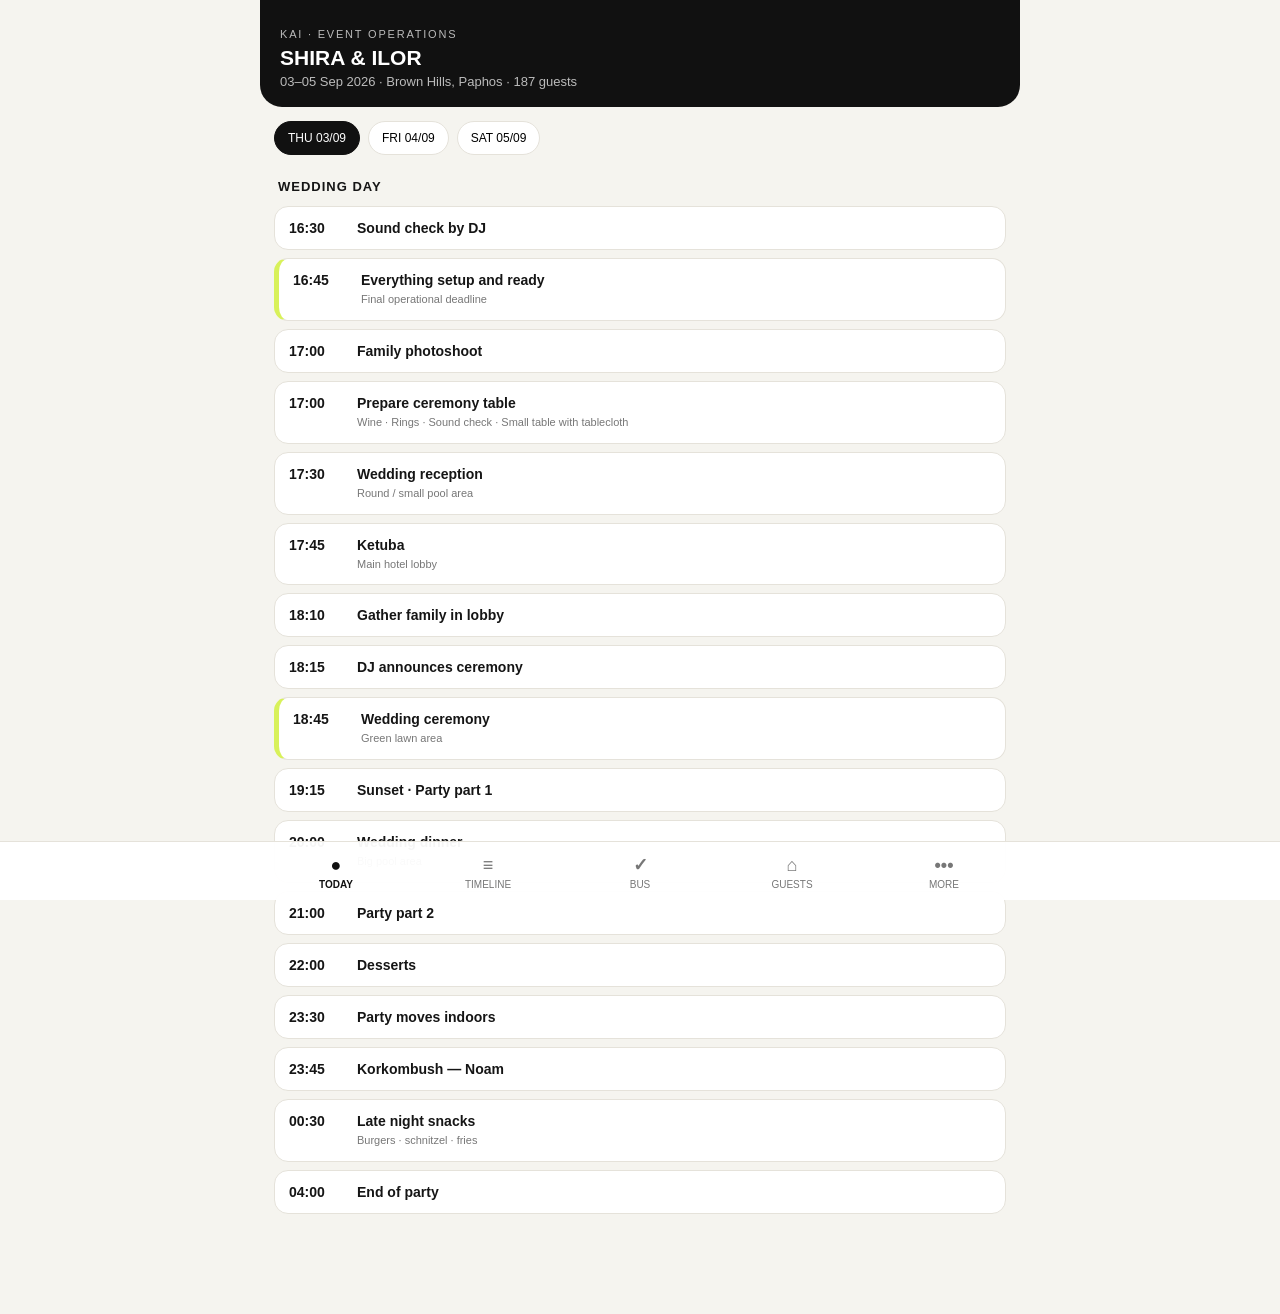
==== commit df4627c5: "Remove AREAS and TEAM tabs" ====
--- a/index.html
+++ b/index.html
@@ -1,13 +1,13 @@
 <!doctype html><html><head><meta charset='utf-8'><meta name='viewport' content='width=device-width,initial-scale=1,viewport-fit=cover'><title>Shira & Ilor — Event Ops</title><style>
-:root{--bg:#f5f4ef;--card:#fff;--ink:#151515;--muted:#777;--line:#e5e2da;--accent:#d8f15a;--dark:#151515}*{box-sizing:border-box}body{margin:0;background:var(--bg);font-family:Arial,Helvetica,sans-serif;color:var(--ink)}.app{max-width:760px;margin:auto;min-height:100vh;padding-bottom:88px}.hero{padding:28px 20px 18px;background:#111;color:white}.eyebrow{font-size:11px;letter-spacing:1.8px;color:#bbb}.hero h1{font-size:21px;margin:6px 0 4px}.hero p{margin:0;color:#bbb;font-size:13px}.days{display:flex;gap:8px;padding:14px 14px 6px;overflow:auto;position:sticky;top:0;background:var(--bg);z-index:5}.day{border:1px solid var(--line);background:white;border-radius:20px;padding:9px 13px;white-space:nowrap;font-size:12px;cursor:pointer}.day.active{background:#111;color:white;border-color:#111}.section{padding:10px 14px}.section h2{font-size:13px;letter-spacing:1px;margin:8px 4px 12px}.now{background:var(--dark);color:#fff;border-radius:18px;padding:18px;margin-bottom:10px}.now .label{color:var(--accent);font-size:11px;font-weight:bold;letter-spacing:1px}.time{font-size:30px;font-weight:800;margin-top:8px}.title{font-size:18px;font-weight:700;margin-top:2px}.meta{font-size:12px;color:#aaa;margin-top:7px}.timeline{display:grid;gap:8px}.item{background:var(--card);border:1px solid var(--line);border-radius:14px;padding:13px 14px;display:grid;grid-template-columns:58px 1fr;gap:10px}.item .t{font-weight:800;font-size:14px}.item .d{font-size:14px;font-weight:650}.item small{display:block;color:var(--muted);font-size:11px;margin-top:4px;line-height:1.35}.item.critical{border-left:5px solid var(--accent)}.tasks{background:white;border:1px solid var(--line);border-radius:16px;padding:8px 14px}.task{display:flex;gap:10px;padding:12px 0;border-bottom:1px solid var(--line);font-size:13px}.task:last-child{border-bottom:0}.task input{width:19px;height:19px}.panel{display:none}.panel.active{display:block}.cards{display:grid;grid-template-columns:1fr 1fr;gap:9px}.card{background:white;border:1px solid var(--line);border-radius:15px;padding:15px;min-height:105px}.card b{font-size:14px}.card p{font-size:11px;color:#666;line-height:1.45;margin:7px 0 0}.supplier{background:white;border:1px solid var(--line);border-radius:13px;padding:13px;margin-bottom:8px}.supplier b{font-size:13px}.supplier span{display:block;color:#777;font-size:11px;margin-top:3px}.bottom{position:fixed;bottom:0;left:0;right:0;background:rgba(255,255,255,.96);border-top:1px solid var(--line);display:flex;justify-content:center;padding-bottom:env(safe-area-inset-bottom);z-index:10}.nav{width:min(760px,100%);display:grid;grid-template-columns:repeat(7,1fr)}.nav button{border:0;background:transparent;padding:12px 1px 10px;font-size:8.5px;color:#777;letter-spacing:0}.nav button.active{color:#111;font-weight:800}.nav strong{display:block;font-size:16px;margin-bottom:3px}.search{width:100%;border:1px solid var(--line);background:white;border-radius:13px;padding:13px;font-size:14px;margin-bottom:10px}.busstats{display:grid;grid-template-columns:repeat(3,1fr);gap:7px;margin-bottom:10px}.stat{background:#111;color:#fff;border-radius:13px;padding:11px;text-align:center}.stat b{font-size:20px;display:block}.stat small{font-size:9px;color:#aaa}.filters{display:flex;gap:7px;margin-bottom:10px}.filters button{border:1px solid var(--line);background:#fff;border-radius:18px;padding:8px 11px;font-size:11px}.filters button.active{background:#111;color:#fff}.guest{background:#fff;border:1px solid var(--line);border-radius:8px;padding:4px 8px;margin-bottom:3px;display:flex;align-items:center;gap:6px}.guest.arrived{opacity:.58}.guest.arrived .gname{text-decoration:line-through}.gname{font-weight:750;font-size:11.5px;line-height:1.2;flex:1 1 42%;min-width:56px;white-space:nowrap;overflow:hidden;text-overflow:ellipsis}.gmeta{font-size:10px;color:#777;line-height:1.2;flex:1 1 30%;min-width:0;white-space:nowrap;overflow:hidden;text-overflow:ellipsis;text-align:right}.gphone{font-size:11px;font-weight:800;color:#151515;direction:ltr;unicode-bidi:isolate;white-space:nowrap;flex:none}.tag{font-size:8.5px;font-weight:800;border-radius:4px;padding:2px 4px;flex:none;background:var(--accent);color:#151515;letter-spacing:.3px}.tag.d{background:#ece9e1;color:#666}.groom{font-size:11px;font-weight:800;color:#151515;background:#ece9e1;border-radius:5px;padding:2px 5px;min-width:30px;text-align:center;flex:none}.gtable{font-size:11px;font-weight:800;color:#151515;background:var(--accent);border-radius:5px;padding:2px 5px;min-width:27px;text-align:center;flex:none}.wa{width:26px;height:26px;border-radius:50%;background:#25d366;display:inline-flex;align-items:center;justify-content:center;text-decoration:none;flex:none}.wa svg{width:15px;height:15px;fill:#fff}.wa.off{visibility:hidden}.checkin{width:36px;height:36px;margin:-4px 0 -4px -6px;padding:0;border:0;background:transparent;flex:none;display:inline-flex;align-items:center;justify-content:center;font-size:0;cursor:pointer;-webkit-tap-highlight-color:transparent;touch-action:manipulation}.checkin::before{content:'';width:20px;height:20px;border-radius:50%;border:1.5px solid #d3cfc4;background:#fff;display:flex;align-items:center;justify-content:center;font-size:12px;line-height:1;transition:background .15s,border-color .15s}.checkin:active::before{transform:scale(.9)}.guest.arrived .checkin::before{content:'✓';color:#fff;background:#151515;border-color:#151515}.bushead{position:sticky;top:0;background:var(--bg);padding-top:8px;z-index:4}@media(min-width:700px){.app{padding-bottom:90px}.hero{border-radius:0 0 22px 22px}.cards{grid-template-columns:repeat(3,1fr)}}
+:root{--bg:#f5f4ef;--card:#fff;--ink:#151515;--muted:#777;--line:#e5e2da;--accent:#d8f15a;--dark:#151515}*{box-sizing:border-box}body{margin:0;background:var(--bg);font-family:Arial,Helvetica,sans-serif;color:var(--ink)}.app{max-width:760px;margin:auto;min-height:100vh;padding-bottom:88px}.hero{padding:28px 20px 18px;background:#111;color:white}.eyebrow{font-size:11px;letter-spacing:1.8px;color:#bbb}.hero h1{font-size:21px;margin:6px 0 4px}.hero p{margin:0;color:#bbb;font-size:13px}.days{display:flex;gap:8px;padding:14px 14px 6px;overflow:auto;position:sticky;top:0;background:var(--bg);z-index:5}.day{border:1px solid var(--line);background:white;border-radius:20px;padding:9px 13px;white-space:nowrap;font-size:12px;cursor:pointer}.day.active{background:#111;color:white;border-color:#111}.section{padding:10px 14px}.section h2{font-size:13px;letter-spacing:1px;margin:8px 4px 12px}.now{background:var(--dark);color:#fff;border-radius:18px;padding:18px;margin-bottom:10px}.now .label{color:var(--accent);font-size:11px;font-weight:bold;letter-spacing:1px}.time{font-size:30px;font-weight:800;margin-top:8px}.title{font-size:18px;font-weight:700;margin-top:2px}.meta{font-size:12px;color:#aaa;margin-top:7px}.timeline{display:grid;gap:8px}.item{background:var(--card);border:1px solid var(--line);border-radius:14px;padding:13px 14px;display:grid;grid-template-columns:58px 1fr;gap:10px}.item .t{font-weight:800;font-size:14px}.item .d{font-size:14px;font-weight:650}.item small{display:block;color:var(--muted);font-size:11px;margin-top:4px;line-height:1.35}.item.critical{border-left:5px solid var(--accent)}.tasks{background:white;border:1px solid var(--line);border-radius:16px;padding:8px 14px}.task{display:flex;gap:10px;padding:12px 0;border-bottom:1px solid var(--line);font-size:13px}.task:last-child{border-bottom:0}.task input{width:19px;height:19px}.panel{display:none}.panel.active{display:block}.cards{display:grid;grid-template-columns:1fr 1fr;gap:9px}.card{background:white;border:1px solid var(--line);border-radius:15px;padding:15px;min-height:105px}.card b{font-size:14px}.card p{font-size:11px;color:#666;line-height:1.45;margin:7px 0 0}.supplier{background:white;border:1px solid var(--line);border-radius:13px;padding:13px;margin-bottom:8px}.supplier b{font-size:13px}.supplier span{display:block;color:#777;font-size:11px;margin-top:3px}.bottom{position:fixed;bottom:0;left:0;right:0;background:rgba(255,255,255,.96);border-top:1px solid var(--line);display:flex;justify-content:center;padding-bottom:env(safe-area-inset-bottom);z-index:10}.nav{width:min(760px,100%);display:grid;grid-template-columns:repeat(5,1fr)}.nav button{border:0;background:transparent;padding:12px 3px 10px;font-size:10px;color:#777}.nav button.active{color:#111;font-weight:800}.nav strong{display:block;font-size:18px;margin-bottom:3px}.search{width:100%;border:1px solid var(--line);background:white;border-radius:13px;padding:13px;font-size:14px;margin-bottom:10px}.busstats{display:grid;grid-template-columns:repeat(3,1fr);gap:7px;margin-bottom:10px}.stat{background:#111;color:#fff;border-radius:13px;padding:11px;text-align:center}.stat b{font-size:20px;display:block}.stat small{font-size:9px;color:#aaa}.filters{display:flex;gap:7px;margin-bottom:10px}.filters button{border:1px solid var(--line);background:#fff;border-radius:18px;padding:8px 11px;font-size:11px}.filters button.active{background:#111;color:#fff}.guest{background:#fff;border:1px solid var(--line);border-radius:8px;padding:4px 8px;margin-bottom:3px;display:flex;align-items:center;gap:6px}.guest.arrived{opacity:.58}.guest.arrived .gname{text-decoration:line-through}.gname{font-weight:750;font-size:11.5px;line-height:1.2;flex:1 1 42%;min-width:56px;white-space:nowrap;overflow:hidden;text-overflow:ellipsis}.gmeta{font-size:10px;color:#777;line-height:1.2;flex:1 1 30%;min-width:0;white-space:nowrap;overflow:hidden;text-overflow:ellipsis;text-align:right}.gphone{font-size:11px;font-weight:800;color:#151515;direction:ltr;unicode-bidi:isolate;white-space:nowrap;flex:none}.tag{font-size:8.5px;font-weight:800;border-radius:4px;padding:2px 4px;flex:none;background:var(--accent);color:#151515;letter-spacing:.3px}.tag.d{background:#ece9e1;color:#666}.groom{font-size:11px;font-weight:800;color:#151515;background:#ece9e1;border-radius:5px;padding:2px 5px;min-width:30px;text-align:center;flex:none}.gtable{font-size:11px;font-weight:800;color:#151515;background:var(--accent);border-radius:5px;padding:2px 5px;min-width:27px;text-align:center;flex:none}.wa{width:26px;height:26px;border-radius:50%;background:#25d366;display:inline-flex;align-items:center;justify-content:center;text-decoration:none;flex:none}.wa svg{width:15px;height:15px;fill:#fff}.wa.off{visibility:hidden}.checkin{width:36px;height:36px;margin:-4px 0 -4px -6px;padding:0;border:0;background:transparent;flex:none;display:inline-flex;align-items:center;justify-content:center;font-size:0;cursor:pointer;-webkit-tap-highlight-color:transparent;touch-action:manipulation}.checkin::before{content:'';width:20px;height:20px;border-radius:50%;border:1.5px solid #d3cfc4;background:#fff;display:flex;align-items:center;justify-content:center;font-size:12px;line-height:1;transition:background .15s,border-color .15s}.checkin:active::before{transform:scale(.9)}.guest.arrived .checkin::before{content:'✓';color:#fff;background:#151515;border-color:#151515}.bushead{position:sticky;top:0;background:var(--bg);padding-top:8px;z-index:4}@media(min-width:700px){.app{padding-bottom:90px}.hero{border-radius:0 0 22px 22px}.cards{grid-template-columns:repeat(3,1fr)}}
 </style></head><body><div class='app'><header class='hero'><div class='eyebrow'>KAI · EVENT OPERATIONS</div><h1>SHIRA & ILOR</h1><p>03–05 Sep 2026 · Brown Hills, Paphos · 187 guests</p></header>
 <div id='today' class='panel active'><div class='days'><button class='day active' onclick='showDay(0,this)'>THU 03/09</button><button class='day' onclick='showDay(1,this)'>FRI 04/09</button><button class='day' onclick='showDay(2,this)'>SAT 05/09</button></div><section class='section'><h2 id='dayTitle'>WEDDING DAY</h2><div class='timeline' id='dayTL'>
 <div class='item'><div class='t'>16:30</div><div><div class='d'>Sound check by DJ</div></div></div><div class='item critical'><div class='t'>16:45</div><div><div class='d'>Everything setup and ready</div><small>Final operational deadline</small></div></div><div class='item'><div class='t'>17:00</div><div><div class='d'>Family photoshoot</div></div></div><div class='item'><div class='t'>17:00</div><div><div class='d'>Prepare ceremony table</div><small>Wine · Rings · Sound check · Small table with tablecloth</small></div></div><div class='item'><div class='t'>17:30</div><div><div class='d'>Wedding reception</div><small>Round / small pool area</small></div></div><div class='item'><div class='t'>17:45</div><div><div class='d'>Ketuba</div><small>Main hotel lobby</small></div></div><div class='item'><div class='t'>18:10</div><div><div class='d'>Gather family in lobby</div></div></div><div class='item'><div class='t'>18:15</div><div><div class='d'>DJ announces ceremony</div></div></div><div class='item critical'><div class='t'>18:45</div><div><div class='d'>Wedding ceremony</div><small>Green lawn area</small></div></div><div class='item'><div class='t'>19:15</div><div><div class='d'>Sunset · Party part 1</div></div></div><div class='item'><div class='t'>20:00</div><div><div class='d'>Wedding dinner</div><small>Big pool area</small></div></div><div class='item'><div class='t'>21:00</div><div><div class='d'>Party part 2</div></div></div><div class='item'><div class='t'>22:00</div><div><div class='d'>Desserts</div></div></div><div class='item'><div class='t'>23:30</div><div><div class='d'>Party moves indoors</div></div></div><div class='item'><div class='t'>23:45</div><div><div class='d'>Korkombush — Noam</div></div></div><div class='item'><div class='t'>00:30</div><div><div class='d'>Late night snacks</div><small>Burgers · schnitzel · fries</small></div></div><div class='item'><div class='t'>04:00</div><div><div class='d'>End of party</div></div></div></div></section></div>
 <div id='timeline' class='panel'><section class='section'><h2>FULL EVENT TIMELINE</h2><input class='search' placeholder='Search timeline…' oninput='filterTimeline(this.value)'><div id='fullTL' class='timeline'></div></section></div>
-<div id='areas' class='panel'><section class='section'><h2>EVENT AREAS</h2><div class='cards'><div class='card'><b>Reception</b><p>Round pool area<br>6 food stations<br>Bar + flying waiters<br>3 bartenders + 2 pass-around</p></div><div class='card'><b>Ceremony</b><p>Green lawn<br>60 transparent chairs<br>4×4m stage<br>15×2m catwalk</p></div><div class='card'><b>Dinner</b><p>Big pool area<br>14 waiters<br>Table service<br>19 chandeliers</p></div><div class='card'><b>Party</b><p>Small pool area<br>Moving heads · wash · amber lights<br>30 uplights</p></div><div class='card'><b>After Party</b><p>Main restaurant<br>From 23:30<br>Hotel bar inside</p></div><div class='card'><b>Event Map</b><p>PDF page 12 contains the full event sketch and area layout.</p></div></div></section></div>
-<div id='team' class='panel'><section class='section'><h2>TEAM & SUPPLIERS</h2><div class='supplier'><b>Event Planner — Noam</b><span>+972 52 8344374</span></div><div class='supplier'><b>Planning Team</b><span>Operational coordination</span></div><div class='supplier'><b>Hotel</b><span>Food · waiters · tables · guest operations</span></div><div class='supplier'><b>Bar Team</b><span>Reception · dinner · party · after party</span></div><div class='supplier'><b>SUMU Production</b><span>Stages & production</span></div><div class='supplier'><b>DJ / Sound & Light</b><span>Check-in · ceremony · party</span></div><div class='supplier'><b>Flower & Décor</b><span>Ceremony and event styling</span></div></section></div>
+
+
 <div id='bus' class='panel'><section class='section'><div class='bushead'><h2>BUS · GUEST CHECK-IN</h2><div class='busstats'><div class='stat'><b id='arrivedCount'>0</b><small>ARRIVED</small></div><div class='stat'><b id='missingCount'>158</b><small>MISSING</small></div><div class='stat'><b>158</b><small>TOTAL</small></div></div><input id='guestSearch' class='search' placeholder='Search name / Hebrew / phone…' oninput='renderGuests()'><div class='filters'><button class='active' onclick="setGuestFilter('all',this)">ALL</button><button onclick="setGuestFilter('missing',this)">MISSING</button><button onclick="setGuestFilter('arrived',this)">ARRIVED</button></div></div><div id='guestList'></div></section></div><div id='hotel' class='panel'><section class='section'><div class='bushead'><h2>GUESTS &middot; ROOM &amp; TABLE</h2><div class='busstats'><div class='stat'><b>188</b><small>GUESTS</small></div><div class='stat'><b>83</b><small>ROOMS</small></div><div class='stat'><b>12</b><small>TABLES</small></div></div><input id='hotelSearch' class='search' placeholder='Search name / Hebrew / room / table…' oninput='renderHotel()'><div class='filters'><button class='active' onclick="setHotelSort('name',this)">A–Z</button><button onclick="setHotelSort('room',this)">HOTEL</button><button onclick="setHotelSort('table',this)">TABLE</button></div></div><div id='hotelList'></div></section></div><div id='more' class='panel'><section class='section'><h2>OPERATIONAL CHECKLIST</h2><div class='tasks'><label class='task'><input type='checkbox'> Ceremony stage 4×4 ready</label><label class='task'><input type='checkbox'> Ceremony structure ready</label><label class='task'><input type='checkbox'> Chairs / tables / tablecloth ready</label><label class='task'><input type='checkbox'> Dinner tables ready by 13:00</label><label class='task'><input type='checkbox'> Chandeliers ready by 13:00</label><label class='task'><input type='checkbox'> Sound & light setup</label><label class='task'><input type='checkbox'> Bar services setup</label><label class='task'><input type='checkbox'> EVERYTHING READY by 16:30</label></div><h2 style='margin-top:24px'>HOTEL</h2><div class='card' style='min-height:auto'><b>Full hotel buyout · 83 rooms</b><p>Check-in 15:00 · Check-out 11:00<br>10 rooms may check out at 13:30<br>€3,000 security deposit</p></div></section></div>
-</div><div class='bottom'><div class='nav'><button class='active' onclick="show('today',this)"><strong>●</strong>TODAY</button><button onclick="show('timeline',this)"><strong>≡</strong>TIMELINE</button><button onclick="show('areas',this)"><strong>⌖</strong>AREAS</button><button onclick="show('team',this)"><strong>♙</strong>TEAM</button><button onclick="show('bus',this)"><strong>✓</strong>BUS</button><button onclick="show('hotel',this)"><strong>⌂</strong>GUESTS</button><button onclick="show('more',this)"><strong>•••</strong>MORE</button></div></div><script>
+</div><div class='bottom'><div class='nav'><button class='active' onclick="show('today',this)"><strong>●</strong>TODAY</button><button onclick="show('timeline',this)"><strong>≡</strong>TIMELINE</button><button onclick="show('bus',this)"><strong>✓</strong>BUS</button><button onclick="show('hotel',this)"><strong>⌂</strong>GUESTS</button><button onclick="show('more',this)"><strong>•••</strong>MORE</button></div></div><script>
 const data=[['08:30','Flight IZ153 lands at Paphos airport','157 guests'],['09:00','Meet & greet at airport','Alexandra'],['11:00','Guests arriving to hotel','DJ + food & drinks during check-in'],['13:00','Bridal hair & makeup','Room 108'],['13:30','Photographers arrive',''],['15:00','First look + couple photoshoot',''],['16:30','Sound check by DJ',''],['16:45','Everything setup and ready',''],['17:00','Family photoshoot',''],['17:00','Prepare ceremony table','Wine · Rings · Sound check'],['17:30','Wedding reception','Round pool area'],['17:45','Ketuba','Main lobby'],['18:10','Gather family in lobby',''],['18:15','DJ announces ceremony',''],['18:45','Wedding ceremony','Green lawn'],['19:15','Sunset / Party part 1',''],['20:00','Wedding dinner','Big pool area'],['21:00','Party part 2',''],['22:00','Desserts',''],['23:30','Party moves indoors',''],['23:45','Korkombush — Noam',''],['00:30','Late night snacks',''],['04:00','End of party',''],['FRI','08:00–11:00 Breakfast at hotel','04/09'],['12:00','Pool party sound check',''],['13:00','Pool party around main pool','Until 17:00'],['19:00','Dinner at hotel','Buffet'],['SAT','07:00–11:00 Breakfast at hotel','05/09'],['09:00','Bus pickup to Paphos airport','154 guests'],['11:00','Official check-out','10 rooms until 13:30'],['12:25','Flight IZ152 departs','Paphos airport']];function render(q=''){document.getElementById('fullTL').innerHTML=data.filter(x=>x.join(' ').toLowerCase().includes(q.toLowerCase())).map(x=>`<div class='item'><div class='t'>${x[0]}</div><div><div class='d'>${x[1]}</div><small>${x[2]}</small></div></div>`).join('')}render();function filterTimeline(q){render(q)}function show(id,b){document.querySelectorAll('.panel').forEach(x=>x.classList.remove('active'));document.getElementById(id).classList.add('active');document.querySelectorAll('.nav button').forEach(x=>x.classList.remove('active'));b.classList.add('active');scrollTo(0,0)}document.querySelectorAll('.task input').forEach((x,i)=>{x.checked=localStorage['task'+i]=='1';x.onchange=()=>localStorage['task'+i]=x.checked?'1':'0'});
 
 const guests=[{"id":1,"first":"ALIN","last":"PLOTNIKOV","phone":"0544868632","age":"Adult","he":"אלין פלוטניקוב","room":"112"},{"id":2,"first":"ALON","last":"NETACH","phone":"054-4904500","age":"Adult","he":"אלון נתח","room":"111"},{"id":3,"first":"ALON","last":"NIMRODI","phone":"052-5445353","age":"Adult","he":"אלון נמרודי","room":"212"},{"id":4,"first":"Amir","last":"Ben Israel","phone":"0506913234","age":"Adult","he":"אמיר בן ישראל","room":"220"},{"id":5,"first":"AMIT","last":"PEREZ","phone":"052-3097119","age":"Adult","he":"עמית פרז","room":"130"},{"id":6,"first":"AMIT","last":"NETENELI (BABA)","phone":"546669193","age":"Adult","he":"עמית נתנאלי (בבה)","room":"129"},{"id":7,"first":"AMIT ODET","last":"KOHENER","phone":"052-2773266","age":"Adult","he":"עמית אודט כוהנר","room":"104"},{"id":8,"first":"Anastasia","last":"Simhi","phone":"0548005226","age":"Adult","he":"אנסטסיה (בת זוג של סער שמחי)","room":"119"},{"id":9,"first":"ANZELA","last":"EPSHTEIN","phone":"054-3300122","age":"Adult","he":"אנז'לה אפשטיין","room":"231"},{"id":10,"first":"ASIF YOSEF","last":"ELBAZ","phone":"052-3311994","age":"Adult","he":"אסיף יוסף אלבז","room":"102"},{"id":11,"first":"AVI","last":"COHEN","phone":"050-2008399","age":"Adult","he":"אבי כהן","room":"242"},{"id":12,"first":"AYELET LILYAN","last":"ZAHAV","phone":"054-3299854","age":"Adult","he":"איילת זהב","room":"217"},{"id":13,"first":"BAR","last":"DAGMI","phone":"052-6336305","age":"Adult","he":"בר דגמי","room":"223"},{"id":14,"first":"BAR (SALOMON)","last":"KASSABI","phone":"050-2322153","age":"Adult","he":"בר קסבי","room":"211"},{"id":15,"first":"BARUCH","last":"NETACH","phone":"054-8006944","age":"Adult","he":"ברוך נתח","room":"111"},{"id":16,"first":"BEN","last":"NETACH","phone":"054-7361380","age":"Adult","he":"בן נתח","room":"239"},{"id":17,"first":"BEN SHALOM","last":"MADANI","phone":"543022200","age":"Adult","he":"בן מדני","room":"229"},{"id":18,"first":"DANI","last":"BENITA","phone":"054-9090131","age":"Adult","he":"דני בניטה","room":"136"},{"id":19,"first":"DANIEL","last":"KUBI","phone":"052-3792783","age":"Adult","he":"דניאל קובי","room":"117"},{"id":20,"first":"DANIEL","last":"ZADA","phone":"524400455","age":"Adult","he":"דניאל זדה","room":"203"},{"id":21,"first":"DANIEL","last":"ELBAZ","phone":"050-9289299","age":"Adult","he":"דניאל אלבז","room":"203"},{"id":22,"first":"DANIEL","last":"DARVIN VARON","phone":"050-8626614","age":"Adult","he":"דניאל ורון","room":"138"},{"id":23,"first":"DANIEL DANA","last":"SABAN","phone":"050-6577880","age":"Adult","he":"דנה סבן","room":"215"},{"id":24,"first":"DINA","last":"NETACH","phone":"054-570000","age":"Adult","he":"דינה נתח","room":"111"},{"id":25,"first":"Dorit","last":"Ben Israel","phone":"0549091027","age":"Adult","he":"דורית בן ישראל","room":"220"},{"id":26,"first":"DORON ZAHAV","last":"GUATA","phone":"054-6416280","age":"Adult","he":"דורון גואטה","room":"213"},{"id":27,"first":"EDEN","last":"LEVI","phone":"052-6450440","age":"Adult","he":"עדן לוי","room":"221"},{"id":28,"first":"EIRAD GABRIEL","last":"MEIR","phone":"050-4464456","age":"Adult","he":"אירד מאיר","room":"227"},{"id":29,"first":"ELAD","last":"TZEMACH","phone":"054-5514563","age":"Adult","he":"אלעד צמח","room":"241"},{"id":30,"first":"ELAD","last":"AHARON","phone":"054-8060721","age":"Adult","he":"אלעד אהרון","room":"128"},{"id":31,"first":"ELI","last":"MISLATI","phone":"050-4080985","age":"Adult","he":"אלי מסלטי","room":"234"},{"id":32,"first":"ELI","last":"GARTENBANK","phone":"058-5429612","age":"Adult","he":"אלי גטרבנק","room":"139"},{"id":33,"first":"ELIRAN","last":"OZ (ABUDI)","phone":"050-2334888","age":"Adult","he":"אלירן עוז (עבודי)","room":"233"},{"id":34,"first":"ELY","last":"AHARON","phone":"548060718","age":"Adult","he":"איליי אהרון","room":"223"},{"id":35,"first":"ELYA","last":"NETACH","phone":"054-7361380","age":"Adult","he":"אליה נתח","room":"239"},{"id":36,"first":"ESTER","last":"VARON","phone":"050-3301561","age":"Adult","he":"אתי ורון","room":"214"},{"id":37,"first":"ETAI","last":"PRIVA","phone":"052-8028739","age":"Adult","he":"איתי פריוה","room":"134"},{"id":38,"first":"ETI","last":"ASOR","phone":"052-8889933","age":"Adult","he":"אתי עשור","room":"125"},{"id":39,"first":"ETI","last":"VARON","phone":"050-7501600","age":"Adult","he":"אתי ורון","room":"120"},{"id":40,"first":"GAL","last":"ZEKARIA","phone":"052-8387571","age":"Adult","he":"גל זכריה","room":"212"},{"id":41,"first":"HAGIT","last":"RAZ","phone":"054-7705456","age":"Adult","he":"חגית רז","room":"219"},{"id":42,"first":"HANA","last":"NETACH","phone":"054-7361380","age":"Adult","he":"חנה נתח","room":"239"},{"id":43,"first":"HELEN SHAY","last":"TSUKERMAN","phone":"054-9250434","age":"Adult","he":"הלן שי צוקרמן","room":"112"},{"id":44,"first":"IDAN","last":"NETANEL","phone":"058-4976704","age":"Adult","he":"עידן נתנאל","room":"238"},{"id":45,"first":"IDAN","last":"WEINTROUB","phone":"054-9218727","age":"Adult","he":"עידן וינטראוב","room":"236"},{"id":46,"first":"IDAN ELYAKIM","last":"WEISSBERG","phone":"054-7468816","age":"Adult","he":"עידן אליקים ויסברג","room":"236"},{"id":47,"first":"IDO","last":"ASOR","phone":"050-2420520","age":"Adult","he":"עידו עשור","room":"125"},{"id":48,"first":"IFAT","last":"LEVY IFERGAN","phone":"054-7882514","age":"Adult","he":"יפעת איפרגן","room":"133"},{"id":49,"first":"ILAN","last":"GARMIZA","phone":"050-7999448","age":"Adult","he":"אילן גרמיזה","room":"132"},{"id":50,"first":"ILANIT HAYA","last":"RACHAMIM","phone":"052-8378858","age":"Adult","he":"אילנית רחמים","room":"121"},{"id":51,"first":"IMRI","last":"NETACH","phone":"054-7361380","age":"Adult","he":"אימרי נתח","room":"239"},{"id":52,"first":"INBAL","last":"MARCUS","phone":"053-6325552","age":"Adult","he":"עינבל מרקוס","room":"232"},{"id":53,"first":"IRIS","last":"PRIVA","phone":"052-4464647","age":"Adult","he":"איריס פריוה","room":"135"},{"id":54,"first":"ISABELLE","last":"ORION","phone":"052-8685868","age":"Adult","he":"איזבל אוריון","room":"142"},{"id":55,"first":"ITSHAK","last":"MESHOMAR","phone":"054-3300122","age":"Adult","he":"יצחק משומר","room":"231"},{"id":56,"first":"JONATHAN","last":"MESHUMAR","phone":"052-4867672","age":"Adult","he":"יהונתן משומר","room":"230"},{"id":57,"first":"JULIA","last":"PARIZIAN","phone":"052-6140983","age":"Adult","he":"ג'ולי פריזיאן","room":"205"},{"id":58,"first":"KARIN","last":"ASOOLIN","phone":"050-3346512","age":"Adult","he":"קארין אסולין (ורון)","room":"225"},{"id":59,"first":"KARIN KARMELA","last":"SHAMIR","phone":"050-6676069","age":"Adult","he":"קארין שמיר","room":"120"},{"id":60,"first":"KEREN","last":"YAKOV","phone":"052-5799455","age":"Adult","he":"קרן יעקב","room":"208"},{"id":61,"first":"KOREN","last":"RAZ","phone":"054-5420313","age":"Adult","he":"קורן רז","room":"219"},{"id":62,"first":"LEE","last":"MADAR","phone":"054-8008004","age":"Adult","he":"לי מדר","room":"141"},{"id":63,"first":"LEON","last":"VARON","phone":"050-8626614","age":"Adult","he":"לאון ורון","room":"138"},{"id":64,"first":"LIAT","last":"GLAZER AVIV","phone":"054-6559288","age":"Adult","he":"ליאת גלזר","room":"216"},{"id":65,"first":"LIHI","last":"ABITBOL","phone":"054-3390837","age":"Adult","he":"ליהי אביטבול","room":"104"},{"id":66,"first":"LILI","last":"AGAI","phone":"050-2944054","age":"Adult","he":"לילי אגאי","room":"205"},{"id":67,"first":"LIN","last":"COHEN","phone":"050-6551557","age":"Adult","he":"לין כהן","room":"120"},{"id":68,"first":"LION BEN","last":"VARON","phone":"050-9600908","age":"Adult","he":"ליאון ורון","room":"126"},{"id":69,"first":"LIRAN RAMI","last":"DAGMI","phone":"526336304","age":"Adult","he":"לירן דגמי","room":"222"},{"id":70,"first":"LIRON","last":"NAHUM","phone":"054-6280334","age":"Adult","he":"לירון נחום","room":"129"},{"id":71,"first":"LUCY","last":"MEIR","phone":"050-4464456","age":"Adult","he":"לוסי מאיר","room":"227"},{"id":72,"first":"MAOR","last":"BITON","phone":"052-5222367","age":"Adult","he":"מאור ביטון","room":"210"},{"id":73,"first":"MAY","last":"TIBI","phone":"503386336","age":"Adult","he":"מאי טייבי","room":"206"},{"id":74,"first":"MAYA","last":"NETANEL","phone":"054-4959870","age":"Adult","he":"מאיה נתנאל","room":"238"},{"id":75,"first":"MAYA","last":"BEN HARUSH","phone":"052-4347243","age":"Adult","he":"מאיה בן ארוך","room":"222"},{"id":76,"first":"MAYA","last":"ZIV ( AMSALEM)","phone":"052-7224747","age":"Adult","he":"מאיה זיו (אמסלם)","room":"206"},{"id":77,"first":"MAYAN","last":"VERED","phone":"052-4301570","age":"Adult","he":"מעין ורד","room":"112"},{"id":78,"first":"MEIRAV","last":"BALISA-NIMRODI","phone":"052-2784439","age":"Adult","he":"מירב בליסה נמרודי","room":"212"},{"id":79,"first":"MEZI MAZAL","last":"GARTENBANK HANGEL","phone":"058-5429712","age":"Adult","he":"מזי גטרבנק","room":"139"},{"id":80,"first":"MICHAL","last":"NETANEL","phone":"054-4959870","age":"Adult","he":"מיכל נתנאל","room":"237"},{"id":81,"first":"MICHAL","last":"ABUDI","phone":"052-4841522","age":"Adult","he":"מיכל עבודי","room":"105"},{"id":82,"first":"MICHAL","last":"FELDMAN","phone":"054-4224366","age":"Adult","he":"מיכל פלדמן","room":"137"},{"id":83,"first":"MIKI","last":"ORION","phone":"050-4334142","age":"Adult","he":"מיקי אוריון","room":"142"},{"id":84,"first":"MISHAEL","last":"ZAHAV","phone":"052-2518041","age":"Adult","he":"מישאל זהב","room":"217"},{"id":85,"first":"MOR","last":"VARON","phone":"054-7475174","age":"Adult","he":"מור ורון","room":"126"},{"id":86,"first":"MOSHIK","last":"FELDMAN","phone":"054-2272037","age":"Adult","he":"מושיק פלדמן","room":"137"},{"id":87,"first":"NATALI","last":"BEN HAMO","phone":"054-6544531","age":"Adult","he":"טלי בן חמו","room":"218"},{"id":88,"first":"NEOMI","last":"BENITA","phone":"054-9020768","age":"Adult","he":"נעמי בניטה","room":"136"},{"id":89,"first":"NISIM","last":"VARON","phone":"054-7677745","age":"Adult","he":"נסים ורון","room":"214"},{"id":90,"first":"NOA","last":"TZEMACH","phone":"054-4452360","age":"Adult","he":"נועה צמח","room":"241"},{"id":91,"first":"NOA","last":"MELAMED","phone":"054-9270922","age":"Adult","he":"נועה מלמד","room":"104"},{"id":92,"first":"NOAM","last":"MOSHE","phone":"052-2203072","age":"Adult","he":"נועם משה","room":"105"},{"id":93,"first":"NOAM","last":"SHAMUR","phone":"052-6156545","age":"Adult","he":"נועם שמור","room":"211"},{"id":94,"first":"OFEK","last":"SHINER","phone":"053-3326027","age":"Adult","he":"אופק שיינר","room":"209"},{"id":95,"first":"OFER","last":"MARCUS","phone":"053-6325551","age":"Adult","he":"עופר מרקוס","room":"232"},{"id":96,"first":"OMER","last":"LIANI","phone":"055-9243488","age":"Adult","he":"עומר ליאני","room":"236"},{"id":97,"first":"Omer (supplier)","last":"SISSO","phone":"054-2394823","age":"Adult","he":"די ג'יי- עומר סיסו","room":"143"},{"id":98,"first":"OR","last":"ELKAYAM","phone":"526851918","age":"Adult","he":"אור אלקיים","room":"213"},{"id":99,"first":"OR","last":"SHVIMER (DAVID)","phone":"054-5548118","age":"Adult","he":"אור שווימר ( דוד)","room":"240"},{"id":100,"first":"OR","last":"YAKOV","phone":"052-2330612","age":"Adult","he":"אור יעקב","room":"208"},{"id":101,"first":"OREN","last":"NETACH","phone":"054-7687557","age":"Adult","he":"אורן נתח","room":"239"},{"id":102,"first":"ORLY","last":"BALISA","phone":"052-3281022","age":"Adult","he":"אורלי בליסה","room":"101"},{"id":103,"first":"PABLO FERNANDO","last":"GLAZER","phone":"052-8397706","age":"Adult","he":"פבלו גלזר","room":"216"},{"id":104,"first":"PAZ","last":"YEHEZKEL","phone":"054-9059741","age":"Adult","he":"פז יחזקאל","room":"202"},{"id":105,"first":"RACHEL","last":"VARON","phone":"050-2583839","age":"Adult","he":"רחל ורון","room":"124"},{"id":106,"first":"RACHEL SIRLEY","last":"OZ (ABUDI)","phone":"050-2334888","age":"Adult","he":"רחל שירלי עוז (עבודי)","room":"233"},{"id":107,"first":"RAHAMIM KLEMI","last":"SABAN","phone":"050-6915551","age":"Adult","he":"קלמי סבן","room":"215"},{"id":108,"first":"RAKEFET","last":"LEVY","phone":"054-7692279","age":"Adult","he":"רקפת לוי","room":"201"},{"id":109,"first":"RAN","last":"ABRAMOVICH","phone":"052-6025088","age":"Adult","he":"רן אברמוביץ","room":"140"},{"id":110,"first":"RANI REFAEL","last":"VARON","phone":"תינוק בן 8 חודשים","age":"Baby","he":"רני ורון","room":"138"},{"id":111,"first":"RAY","last":"FARTUK","phone":"ילדה","age":"Child","he":"ריי פרטוק","room":"207"},{"id":112,"first":"RAZ","last":"YAKOV","phone":"052-5799455","age":"Adult","he":"רז יעקב","room":"208"},{"id":113,"first":"RENE HLAFO","last":"ROMANO","phone":"544747576","age":"Adult","he":"רנה רומנו","room":"210"},{"id":114,"first":"ROI","last":"NAHUM ABDAL","phone":"052-8885481","age":"Adult","he":"רועי עבדל נחום","room":"103"},{"id":115,"first":"ROM","last":"SHINER","phone":"053-7172245","age":"Adult","he":"רום שיינר","room":"209"},{"id":116,"first":"RON","last":"HASAN","phone":"050-7554044","age":"Adult","he":"רון חסן","room":"224"},{"id":117,"first":"RONEN","last":"MORDECHAI","phone":"052-5465640","age":"Adult","he":"רונן מרדכי","room":"235"},{"id":118,"first":"RONI","last":"BAR KOCHVA","phone":"052-2925533","age":"Adult","he":"רוני בר כוכבא","room":"117"},{"id":119,"first":"RONIT","last":"COBE MADAR","phone":"054-8008004","age":"Adult","he":"רונית מדר","room":"141"},{"id":120,"first":"RURH","last":"SHARONI","phone":"050-7368905","age":"Adult","he":"רות שרוני","room":"121"},{"id":121,"first":"SAGI","last":"SHINER","phone":"050-5355067","age":"Adult","he":"שגיא שיינר","room":"209"},{"id":122,"first":"SAGIT","last":"SHAINER","phone":"054-7107954","age":"Adult","he":"שגית שיינר","room":"209"},{"id":123,"first":"SAHAR","last":"SIMHI","phone":"0548005226","age":"Adult","he":"סער שמחי","room":"119"},{"id":124,"first":"SAMI","last":"VARON","phone":"053-2297222","age":"Adult","he":"סמי ורון","room":"124"},{"id":125,"first":"SARIT","last":"ZEKARIA","phone":"052-8387571","age":"Adult","he":"שרית זכריה","room":"212"},{"id":126,"first":"SARIT","last":"GARMIZA","phone":"052-8511131","age":"Adult","he":"שרית גרמיזה","room":"132"},{"id":127,"first":"Shai","last":"Isso","phone":"—","age":"Adult","he":"שי איסו","room":"221"},{"id":128,"first":"SHALOM GIL","last":"PRIVA","phone":"050-5246376","age":"Adult","he":"גילי פריוה","room":"135"},{"id":129,"first":"SHANI","last":"BARNES","phone":"052-6874706","age":"Adult","he":"שני ברנס","room":"130"},{"id":130,"first":"SHAY ISRAEL","last":"NETANEL","phone":"054-3976703","age":"Adult","he":"שי ישראל נתנאל","room":"237"},{"id":131,"first":"SHIR","last":"GOLDFARB","phone":"054-6211611","age":"Adult","he":"שיר גולדפרב","room":"102"},{"id":132,"first":"SHIR","last":"PERRY","phone":"050-5530176","age":"Adult","he":"שיר פרי","room":"103"},{"id":133,"first":"SHIRI","last":"PINTO","phone":"052-8012345","age":"Adult","he":"שירי פינטו","room":"204"},{"id":134,"first":"SHOSHANA","last":"TZEMACH","phone":"054-4452360","age":"Adult","he":"שושנה צמח","room":"241"},{"id":135,"first":"SIMON","last":"LEVY","phone":"054-4264409","age":"Adult","he":"שמעון לוי","room":"201"},{"id":136,"first":"SIMONA","last":"AVIRAM","phone":"052-2953628","age":"Adult","he":"סימונה אבירם","room":"140"},{"id":137,"first":"SIVAN","last":"MESHUMAR (BENHAMO)","phone":"—","age":"Adult","he":"סיון משומר- לוודא הגעה","room":"230"},{"id":138,"first":"SNIR","last":"HAYON","phone":"050-9085003","age":"Adult","he":"שניר חיון","room":"211"},{"id":139,"first":"TAL","last":"NETANEL","phone":"058-4976703","age":"Adult","he":"טל נתנאל","room":"237"},{"id":140,"first":"TAL","last":"FARTUK(VARON)","phone":"052-6923133","age":"Adult","he":"טל פרטוק","room":"207"},{"id":141,"first":"TAL","last":"PRIVA","phone":"052-8066691","age":"Adult","he":"טל פריוה","room":"134"},{"id":142,"first":"TALIA","last":"MALACHI","phone":"052-6016866","age":"Adult","he":"טלי מלאכי","room":"242"},{"id":143,"first":"TAMIR","last":"FARTUK","phone":"050-6768007","age":"Adult","he":"תמיר פרטוק","room":"207"},{"id":144,"first":"TUVIA","last":"YAKOV","phone":"050-8294154","age":"Adult","he":"טוביה יעקב","room":"208"},{"id":145,"first":"YAEL VICTORIA","last":"MISLATI","phone":"050-4080984","age":"Adult","he":"יעל ויקטוריה מסלטי","room":"234"},{"id":146,"first":"YAHAV","last":"FARTUK","phone":"ילדה","age":"Child","he":"יהב פרטוק","room":"207"},{"id":147,"first":"YAHLI","last":"FARTUK","phone":"ילד","age":"Child","he":"יהלי פרטוק","room":"207"},{"id":148,"first":"YANIR","last":"COHEN","phone":"502180585","age":"Adult","he":"יניר כהן","room":"127"},{"id":149,"first":"YARIN","last":"SHVIMER","phone":"054-7303966","age":"Adult","he":"ירין שווימר","room":"240"},{"id":150,"first":"YARIN","last":"DAGMI","phone":"052-8301183","age":"Adult","he":"ירין דגמי","room":"128"},{"id":151,"first":"YEHONATAN","last":"BEN HAIM","phone":"052-3353161","age":"Adult","he":"יהונתן בן חיים","room":"204"},{"id":152,"first":"YOSI","last":"COHEN","phone":"052-2595950","age":"Adult","he":"יוסי כהן","room":"127"},{"id":153,"first":"YOSI","last":"BEN HAMO","phone":"050-5733363","age":"Adult","he":"יוסי בן חמו","room":"218"},{"id":154,"first":"YOSSI","last":"IFERGAN","phone":"052-8010775","age":"Adult","he":"יוסי איפרגן","room":"133"},{"id":155,"first":"YUVAL","last":"NETACH","phone":"054-7361380","age":"Adult","he":"יובל נתח","room":"239"},{"id":156,"first":"YUVAL","last":"SAKI","phone":"050-6000376","age":"Adult","he":"יובל סקי","room":"206"},{"id":157,"first":"YUVAL","last":"BURAK","phone":"054-7208473","age":"Adult","he":"יובל בורק","room":"202"},{"id":158,"first":"YUVAL","last":"HASAN FRAIMAN","phone":"050-4081907","age":"Adult","he":"יובל חסן פריימן","room":"224"}];let guestFilter='all';const WA_SVG="<svg viewBox='0 0 24 24'><path d='M17.47 14.38c-.3-.15-1.76-.87-2.03-.97-.27-.1-.47-.15-.67.15-.2.3-.77.97-.94 1.16-.17.2-.35.22-.64.08-.3-.15-1.26-.46-2.39-1.48-.88-.79-1.48-1.76-1.65-2.06-.17-.3-.02-.46.13-.6.13-.14.3-.35.45-.52.15-.17.2-.3.3-.5.1-.2.05-.37-.03-.52-.07-.15-.67-1.61-.92-2.21-.24-.58-.49-.5-.67-.51h-.57c-.2 0-.52.07-.79.37-.27.3-1.04 1.02-1.04 2.48 0 1.46 1.07 2.87 1.21 3.07.15.2 2.1 3.2 5.08 4.49.71.3 1.26.49 1.69.62.71.23 1.36.2 1.87.12.57-.08 1.76-.72 2.01-1.41.25-.7.25-1.29.17-1.42-.07-.12-.27-.2-.57-.34M12.05 21.8h-.01a9.87 9.87 0 0 1-5.03-1.38l-.36-.21-3.74.98 1-3.65-.24-.37a9.86 9.86 0 0 1-1.51-5.26c0-5.45 4.44-9.88 9.89-9.88 2.64 0 5.12 1.03 6.99 2.9a9.83 9.83 0 0 1 2.89 6.99c0 5.45-4.44 9.88-9.88 9.88m8.41-18.3A11.82 11.82 0 0 0 12.05 0C5.5 0 .16 5.34.16 11.89c0 2.1.55 4.14 1.59 5.95L.06 24l6.3-1.65a11.88 11.88 0 0 0 5.69 1.45c6.55 0 11.89-5.34 11.89-11.89 0-3.18-1.24-6.17-3.48-8.42Z'/></svg>";function waNumber(p){if(!p)return '';const d=String(p).replace(/\D/g,'');if(!d)return '';if(d.startsWith('972'))return d;if(d.startsWith('0'))return '972'+d.slice(1);if(d.length===9&&d[0]==='5')return '972'+d;return ''}function guestKey(id){return 'bus_shira_ilor_'+id}function isArrived(id){return localStorage.getItem(guestKey(id))==='1'}function toggleGuest(id){localStorage.setItem(guestKey(id),isArrived(id)?'0':'1');renderGuests()}function setGuestFilter(f,b){guestFilter=f;document.querySelectorAll('.filters button').forEach(x=>x.classList.remove('active'));b.classList.add('active');renderGuests()}function renderGuests(){let q=(document.getElementById('guestSearch')?.value||'').toLowerCase().trim();let arrived=guests.filter(g=>isArrived(g.id)).length;document.getElementById('arrivedCount').textContent=arrived;document.getElementById('missingCount').textContent=guests.length-arrived;let list=guests.filter(g=>{let a=isArrived(g.id);if(guestFilter==='missing'&&a)return false;if(guestFilter==='arrived'&&!a)return false;return !q||[g.first,g.last,g.phone,g.he,String(g.id)].join(' ').toLowerCase().includes(q)});document.getElementById('guestList').innerHTML=list.map(g=>{let a=isArrived(g.id);let w=waNumber(g.phone);return `<div class='guest ${a?'arrived':''}'><button class='checkin' onclick='toggleGuest(${g.id})' aria-label='check in'></button><div class='gname'>${g.id}. ${g.first} ${g.last}</div><div class='gmeta' dir='auto'>${g.he||''}${g.age&&g.age!=='Adult'?' · '+g.age:''}</div>${w?`<div class='gphone'>${g.phone}</div>`:''}${w?`<a class='wa' href='https://wa.me/${w}' target='_blank' rel='noopener' title='WhatsApp'>${WA_SVG}</a>`:`<span class='wa off'></span>`}</div>`}).join('')||`<div class='card' style='min-height:auto'>No guests found</div>`}renderGuests();
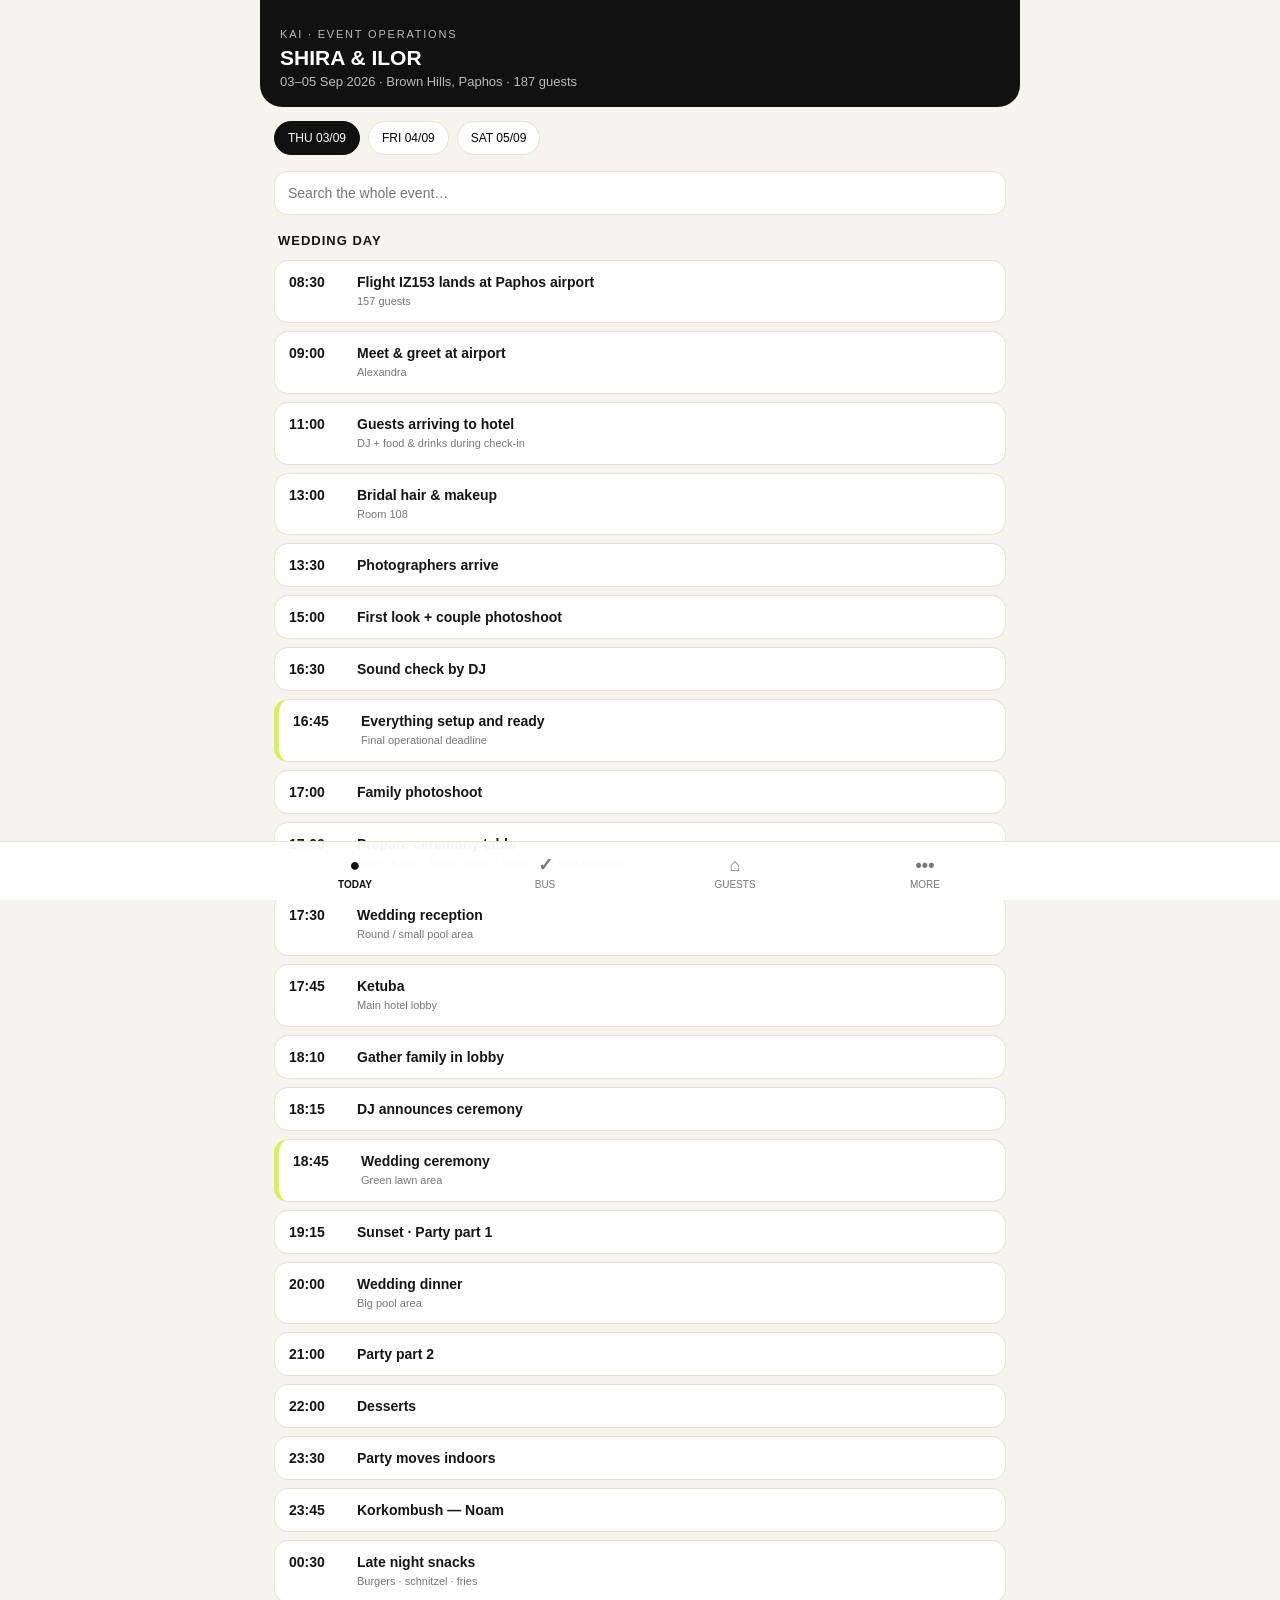
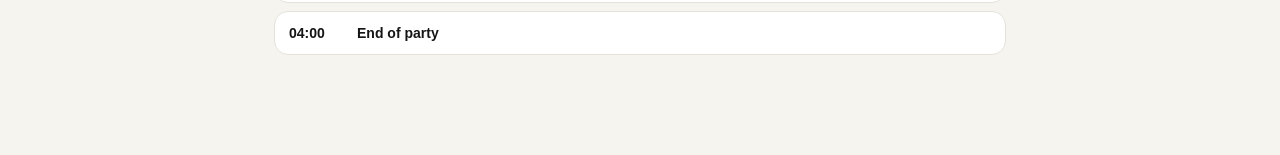
==== commit 366898b5: "Merge TIMELINE into TODAY: day tabs + search" ====
--- a/index.html
+++ b/index.html
@@ -1,15 +1,14 @@
 <!doctype html><html><head><meta charset='utf-8'><meta name='viewport' content='width=device-width,initial-scale=1,viewport-fit=cover'><title>Shira & Ilor — Event Ops</title><style>
-:root{--bg:#f5f4ef;--card:#fff;--ink:#151515;--muted:#777;--line:#e5e2da;--accent:#d8f15a;--dark:#151515}*{box-sizing:border-box}body{margin:0;background:var(--bg);font-family:Arial,Helvetica,sans-serif;color:var(--ink)}.app{max-width:760px;margin:auto;min-height:100vh;padding-bottom:88px}.hero{padding:28px 20px 18px;background:#111;color:white}.eyebrow{font-size:11px;letter-spacing:1.8px;color:#bbb}.hero h1{font-size:21px;margin:6px 0 4px}.hero p{margin:0;color:#bbb;font-size:13px}.days{display:flex;gap:8px;padding:14px 14px 6px;overflow:auto;position:sticky;top:0;background:var(--bg);z-index:5}.day{border:1px solid var(--line);background:white;border-radius:20px;padding:9px 13px;white-space:nowrap;font-size:12px;cursor:pointer}.day.active{background:#111;color:white;border-color:#111}.section{padding:10px 14px}.section h2{font-size:13px;letter-spacing:1px;margin:8px 4px 12px}.now{background:var(--dark);color:#fff;border-radius:18px;padding:18px;margin-bottom:10px}.now .label{color:var(--accent);font-size:11px;font-weight:bold;letter-spacing:1px}.time{font-size:30px;font-weight:800;margin-top:8px}.title{font-size:18px;font-weight:700;margin-top:2px}.meta{font-size:12px;color:#aaa;margin-top:7px}.timeline{display:grid;gap:8px}.item{background:var(--card);border:1px solid var(--line);border-radius:14px;padding:13px 14px;display:grid;grid-template-columns:58px 1fr;gap:10px}.item .t{font-weight:800;font-size:14px}.item .d{font-size:14px;font-weight:650}.item small{display:block;color:var(--muted);font-size:11px;margin-top:4px;line-height:1.35}.item.critical{border-left:5px solid var(--accent)}.tasks{background:white;border:1px solid var(--line);border-radius:16px;padding:8px 14px}.task{display:flex;gap:10px;padding:12px 0;border-bottom:1px solid var(--line);font-size:13px}.task:last-child{border-bottom:0}.task input{width:19px;height:19px}.panel{display:none}.panel.active{display:block}.cards{display:grid;grid-template-columns:1fr 1fr;gap:9px}.card{background:white;border:1px solid var(--line);border-radius:15px;padding:15px;min-height:105px}.card b{font-size:14px}.card p{font-size:11px;color:#666;line-height:1.45;margin:7px 0 0}.supplier{background:white;border:1px solid var(--line);border-radius:13px;padding:13px;margin-bottom:8px}.supplier b{font-size:13px}.supplier span{display:block;color:#777;font-size:11px;margin-top:3px}.bottom{position:fixed;bottom:0;left:0;right:0;background:rgba(255,255,255,.96);border-top:1px solid var(--line);display:flex;justify-content:center;padding-bottom:env(safe-area-inset-bottom);z-index:10}.nav{width:min(760px,100%);display:grid;grid-template-columns:repeat(5,1fr)}.nav button{border:0;background:transparent;padding:12px 3px 10px;font-size:10px;color:#777}.nav button.active{color:#111;font-weight:800}.nav strong{display:block;font-size:18px;margin-bottom:3px}.search{width:100%;border:1px solid var(--line);background:white;border-radius:13px;padding:13px;font-size:14px;margin-bottom:10px}.busstats{display:grid;grid-template-columns:repeat(3,1fr);gap:7px;margin-bottom:10px}.stat{background:#111;color:#fff;border-radius:13px;padding:11px;text-align:center}.stat b{font-size:20px;display:block}.stat small{font-size:9px;color:#aaa}.filters{display:flex;gap:7px;margin-bottom:10px}.filters button{border:1px solid var(--line);background:#fff;border-radius:18px;padding:8px 11px;font-size:11px}.filters button.active{background:#111;color:#fff}.guest{background:#fff;border:1px solid var(--line);border-radius:8px;padding:4px 8px;margin-bottom:3px;display:flex;align-items:center;gap:6px}.guest.arrived{opacity:.58}.guest.arrived .gname{text-decoration:line-through}.gname{font-weight:750;font-size:11.5px;line-height:1.2;flex:1 1 42%;min-width:56px;white-space:nowrap;overflow:hidden;text-overflow:ellipsis}.gmeta{font-size:10px;color:#777;line-height:1.2;flex:1 1 30%;min-width:0;white-space:nowrap;overflow:hidden;text-overflow:ellipsis;text-align:right}.gphone{font-size:11px;font-weight:800;color:#151515;direction:ltr;unicode-bidi:isolate;white-space:nowrap;flex:none}.tag{font-size:8.5px;font-weight:800;border-radius:4px;padding:2px 4px;flex:none;background:var(--accent);color:#151515;letter-spacing:.3px}.tag.d{background:#ece9e1;color:#666}.groom{font-size:11px;font-weight:800;color:#151515;background:#ece9e1;border-radius:5px;padding:2px 5px;min-width:30px;text-align:center;flex:none}.gtable{font-size:11px;font-weight:800;color:#151515;background:var(--accent);border-radius:5px;padding:2px 5px;min-width:27px;text-align:center;flex:none}.wa{width:26px;height:26px;border-radius:50%;background:#25d366;display:inline-flex;align-items:center;justify-content:center;text-decoration:none;flex:none}.wa svg{width:15px;height:15px;fill:#fff}.wa.off{visibility:hidden}.checkin{width:36px;height:36px;margin:-4px 0 -4px -6px;padding:0;border:0;background:transparent;flex:none;display:inline-flex;align-items:center;justify-content:center;font-size:0;cursor:pointer;-webkit-tap-highlight-color:transparent;touch-action:manipulation}.checkin::before{content:'';width:20px;height:20px;border-radius:50%;border:1.5px solid #d3cfc4;background:#fff;display:flex;align-items:center;justify-content:center;font-size:12px;line-height:1;transition:background .15s,border-color .15s}.checkin:active::before{transform:scale(.9)}.guest.arrived .checkin::before{content:'✓';color:#fff;background:#151515;border-color:#151515}.bushead{position:sticky;top:0;background:var(--bg);padding-top:8px;z-index:4}@media(min-width:700px){.app{padding-bottom:90px}.hero{border-radius:0 0 22px 22px}.cards{grid-template-columns:repeat(3,1fr)}}
+:root{--bg:#f5f4ef;--card:#fff;--ink:#151515;--muted:#777;--line:#e5e2da;--accent:#d8f15a;--dark:#151515}*{box-sizing:border-box}body{margin:0;background:var(--bg);font-family:Arial,Helvetica,sans-serif;color:var(--ink)}.app{max-width:760px;margin:auto;min-height:100vh;padding-bottom:88px}.hero{padding:28px 20px 18px;background:#111;color:white}.eyebrow{font-size:11px;letter-spacing:1.8px;color:#bbb}.hero h1{font-size:21px;margin:6px 0 4px}.hero p{margin:0;color:#bbb;font-size:13px}.days{display:flex;gap:8px;padding:14px 14px 6px;overflow:auto;position:sticky;top:0;background:var(--bg);z-index:5}.day{border:1px solid var(--line);background:white;border-radius:20px;padding:9px 13px;white-space:nowrap;font-size:12px;cursor:pointer}.day.active{background:#111;color:white;border-color:#111}.section{padding:10px 14px}.section h2{font-size:13px;letter-spacing:1px;margin:8px 4px 12px}.now{background:var(--dark);color:#fff;border-radius:18px;padding:18px;margin-bottom:10px}.now .label{color:var(--accent);font-size:11px;font-weight:bold;letter-spacing:1px}.time{font-size:30px;font-weight:800;margin-top:8px}.title{font-size:18px;font-weight:700;margin-top:2px}.meta{font-size:12px;color:#aaa;margin-top:7px}.timeline{display:grid;gap:8px}.item{background:var(--card);border:1px solid var(--line);border-radius:14px;padding:13px 14px;display:grid;grid-template-columns:58px 1fr;gap:10px}.item .t{font-weight:800;font-size:14px}.item .d{font-size:14px;font-weight:650}.item small{display:block;color:var(--muted);font-size:11px;margin-top:4px;line-height:1.35}.item.critical{border-left:5px solid var(--accent)}.tasks{background:white;border:1px solid var(--line);border-radius:16px;padding:8px 14px}.task{display:flex;gap:10px;padding:12px 0;border-bottom:1px solid var(--line);font-size:13px}.task:last-child{border-bottom:0}.task input{width:19px;height:19px}.panel{display:none}.panel.active{display:block}.cards{display:grid;grid-template-columns:1fr 1fr;gap:9px}.card{background:white;border:1px solid var(--line);border-radius:15px;padding:15px;min-height:105px}.card b{font-size:14px}.card p{font-size:11px;color:#666;line-height:1.45;margin:7px 0 0}.supplier{background:white;border:1px solid var(--line);border-radius:13px;padding:13px;margin-bottom:8px}.supplier b{font-size:13px}.supplier span{display:block;color:#777;font-size:11px;margin-top:3px}.bottom{position:fixed;bottom:0;left:0;right:0;background:rgba(255,255,255,.96);border-top:1px solid var(--line);display:flex;justify-content:center;padding-bottom:env(safe-area-inset-bottom);z-index:10}.nav{width:min(760px,100%);display:grid;grid-template-columns:repeat(4,1fr)}.nav button{border:0;background:transparent;padding:12px 3px 10px;font-size:10px;color:#777}.nav button.active{color:#111;font-weight:800}.nav strong{display:block;font-size:18px;margin-bottom:3px}.search{width:100%;border:1px solid var(--line);background:white;border-radius:13px;padding:13px;font-size:14px;margin-bottom:10px}.busstats{display:grid;grid-template-columns:repeat(3,1fr);gap:7px;margin-bottom:10px}.stat{background:#111;color:#fff;border-radius:13px;padding:11px;text-align:center}.stat b{font-size:20px;display:block}.stat small{font-size:9px;color:#aaa}.filters{display:flex;gap:7px;margin-bottom:10px}.filters button{border:1px solid var(--line);background:#fff;border-radius:18px;padding:8px 11px;font-size:11px}.filters button.active{background:#111;color:#fff}.guest{background:#fff;border:1px solid var(--line);border-radius:8px;padding:4px 8px;margin-bottom:3px;display:flex;align-items:center;gap:6px}.guest.arrived{opacity:.58}.guest.arrived .gname{text-decoration:line-through}.gname{font-weight:750;font-size:11.5px;line-height:1.2;flex:1 1 42%;min-width:56px;white-space:nowrap;overflow:hidden;text-overflow:ellipsis}.gmeta{font-size:10px;color:#777;line-height:1.2;flex:1 1 30%;min-width:0;white-space:nowrap;overflow:hidden;text-overflow:ellipsis;text-align:right}.gphone{font-size:11px;font-weight:800;color:#151515;direction:ltr;unicode-bidi:isolate;white-space:nowrap;flex:none}.tag{font-size:8.5px;font-weight:800;border-radius:4px;padding:2px 4px;flex:none;background:var(--accent);color:#151515;letter-spacing:.3px}.tag.d{background:#ece9e1;color:#666}.groom{font-size:11px;font-weight:800;color:#151515;background:#ece9e1;border-radius:5px;padding:2px 5px;min-width:30px;text-align:center;flex:none}.gtable{font-size:11px;font-weight:800;color:#151515;background:var(--accent);border-radius:5px;padding:2px 5px;min-width:27px;text-align:center;flex:none}.wa{width:26px;height:26px;border-radius:50%;background:#25d366;display:inline-flex;align-items:center;justify-content:center;text-decoration:none;flex:none}.wa svg{width:15px;height:15px;fill:#fff}.wa.off{visibility:hidden}.checkin{width:36px;height:36px;margin:-4px 0 -4px -6px;padding:0;border:0;background:transparent;flex:none;display:inline-flex;align-items:center;justify-content:center;font-size:0;cursor:pointer;-webkit-tap-highlight-color:transparent;touch-action:manipulation}.checkin::before{content:'';width:20px;height:20px;border-radius:50%;border:1.5px solid #d3cfc4;background:#fff;display:flex;align-items:center;justify-content:center;font-size:12px;line-height:1;transition:background .15s,border-color .15s}.checkin:active::before{transform:scale(.9)}.guest.arrived .checkin::before{content:'✓';color:#fff;background:#151515;border-color:#151515}.bushead{position:sticky;top:0;background:var(--bg);padding-top:8px;z-index:4}@media(min-width:700px){.app{padding-bottom:90px}.hero{border-radius:0 0 22px 22px}.cards{grid-template-columns:repeat(3,1fr)}}
 </style></head><body><div class='app'><header class='hero'><div class='eyebrow'>KAI · EVENT OPERATIONS</div><h1>SHIRA & ILOR</h1><p>03–05 Sep 2026 · Brown Hills, Paphos · 187 guests</p></header>
-<div id='today' class='panel active'><div class='days'><button class='day active' onclick='showDay(0,this)'>THU 03/09</button><button class='day' onclick='showDay(1,this)'>FRI 04/09</button><button class='day' onclick='showDay(2,this)'>SAT 05/09</button></div><section class='section'><h2 id='dayTitle'>WEDDING DAY</h2><div class='timeline' id='dayTL'>
-<div class='item'><div class='t'>16:30</div><div><div class='d'>Sound check by DJ</div></div></div><div class='item critical'><div class='t'>16:45</div><div><div class='d'>Everything setup and ready</div><small>Final operational deadline</small></div></div><div class='item'><div class='t'>17:00</div><div><div class='d'>Family photoshoot</div></div></div><div class='item'><div class='t'>17:00</div><div><div class='d'>Prepare ceremony table</div><small>Wine · Rings · Sound check · Small table with tablecloth</small></div></div><div class='item'><div class='t'>17:30</div><div><div class='d'>Wedding reception</div><small>Round / small pool area</small></div></div><div class='item'><div class='t'>17:45</div><div><div class='d'>Ketuba</div><small>Main hotel lobby</small></div></div><div class='item'><div class='t'>18:10</div><div><div class='d'>Gather family in lobby</div></div></div><div class='item'><div class='t'>18:15</div><div><div class='d'>DJ announces ceremony</div></div></div><div class='item critical'><div class='t'>18:45</div><div><div class='d'>Wedding ceremony</div><small>Green lawn area</small></div></div><div class='item'><div class='t'>19:15</div><div><div class='d'>Sunset · Party part 1</div></div></div><div class='item'><div class='t'>20:00</div><div><div class='d'>Wedding dinner</div><small>Big pool area</small></div></div><div class='item'><div class='t'>21:00</div><div><div class='d'>Party part 2</div></div></div><div class='item'><div class='t'>22:00</div><div><div class='d'>Desserts</div></div></div><div class='item'><div class='t'>23:30</div><div><div class='d'>Party moves indoors</div></div></div><div class='item'><div class='t'>23:45</div><div><div class='d'>Korkombush — Noam</div></div></div><div class='item'><div class='t'>00:30</div><div><div class='d'>Late night snacks</div><small>Burgers · schnitzel · fries</small></div></div><div class='item'><div class='t'>04:00</div><div><div class='d'>End of party</div></div></div></div></section></div>
-<div id='timeline' class='panel'><section class='section'><h2>FULL EVENT TIMELINE</h2><input class='search' placeholder='Search timeline…' oninput='filterTimeline(this.value)'><div id='fullTL' class='timeline'></div></section></div>
+<div id='today' class='panel active'><div class='days'><button class='day active' onclick='showDay(0,this)'>THU 03/09</button><button class='day' onclick='showDay(1,this)'>FRI 04/09</button><button class='day' onclick='showDay(2,this)'>SAT 05/09</button></div><section class='section'><input id='daySearch' class='search' placeholder='Search the whole event…' oninput='renderDay()'><h2 id='dayTitle'>WEDDING DAY</h2><div class='timeline' id='dayTL'></div></section></div>
+
 
 
 <div id='bus' class='panel'><section class='section'><div class='bushead'><h2>BUS · GUEST CHECK-IN</h2><div class='busstats'><div class='stat'><b id='arrivedCount'>0</b><small>ARRIVED</small></div><div class='stat'><b id='missingCount'>158</b><small>MISSING</small></div><div class='stat'><b>158</b><small>TOTAL</small></div></div><input id='guestSearch' class='search' placeholder='Search name / Hebrew / phone…' oninput='renderGuests()'><div class='filters'><button class='active' onclick="setGuestFilter('all',this)">ALL</button><button onclick="setGuestFilter('missing',this)">MISSING</button><button onclick="setGuestFilter('arrived',this)">ARRIVED</button></div></div><div id='guestList'></div></section></div><div id='hotel' class='panel'><section class='section'><div class='bushead'><h2>GUESTS &middot; ROOM &amp; TABLE</h2><div class='busstats'><div class='stat'><b>188</b><small>GUESTS</small></div><div class='stat'><b>83</b><small>ROOMS</small></div><div class='stat'><b>12</b><small>TABLES</small></div></div><input id='hotelSearch' class='search' placeholder='Search name / Hebrew / room / table…' oninput='renderHotel()'><div class='filters'><button class='active' onclick="setHotelSort('name',this)">A–Z</button><button onclick="setHotelSort('room',this)">HOTEL</button><button onclick="setHotelSort('table',this)">TABLE</button></div></div><div id='hotelList'></div></section></div><div id='more' class='panel'><section class='section'><h2>OPERATIONAL CHECKLIST</h2><div class='tasks'><label class='task'><input type='checkbox'> Ceremony stage 4×4 ready</label><label class='task'><input type='checkbox'> Ceremony structure ready</label><label class='task'><input type='checkbox'> Chairs / tables / tablecloth ready</label><label class='task'><input type='checkbox'> Dinner tables ready by 13:00</label><label class='task'><input type='checkbox'> Chandeliers ready by 13:00</label><label class='task'><input type='checkbox'> Sound & light setup</label><label class='task'><input type='checkbox'> Bar services setup</label><label class='task'><input type='checkbox'> EVERYTHING READY by 16:30</label></div><h2 style='margin-top:24px'>HOTEL</h2><div class='card' style='min-height:auto'><b>Full hotel buyout · 83 rooms</b><p>Check-in 15:00 · Check-out 11:00<br>10 rooms may check out at 13:30<br>€3,000 security deposit</p></div></section></div>
-</div><div class='bottom'><div class='nav'><button class='active' onclick="show('today',this)"><strong>●</strong>TODAY</button><button onclick="show('timeline',this)"><strong>≡</strong>TIMELINE</button><button onclick="show('bus',this)"><strong>✓</strong>BUS</button><button onclick="show('hotel',this)"><strong>⌂</strong>GUESTS</button><button onclick="show('more',this)"><strong>•••</strong>MORE</button></div></div><script>
-const data=[['08:30','Flight IZ153 lands at Paphos airport','157 guests'],['09:00','Meet & greet at airport','Alexandra'],['11:00','Guests arriving to hotel','DJ + food & drinks during check-in'],['13:00','Bridal hair & makeup','Room 108'],['13:30','Photographers arrive',''],['15:00','First look + couple photoshoot',''],['16:30','Sound check by DJ',''],['16:45','Everything setup and ready',''],['17:00','Family photoshoot',''],['17:00','Prepare ceremony table','Wine · Rings · Sound check'],['17:30','Wedding reception','Round pool area'],['17:45','Ketuba','Main lobby'],['18:10','Gather family in lobby',''],['18:15','DJ announces ceremony',''],['18:45','Wedding ceremony','Green lawn'],['19:15','Sunset / Party part 1',''],['20:00','Wedding dinner','Big pool area'],['21:00','Party part 2',''],['22:00','Desserts',''],['23:30','Party moves indoors',''],['23:45','Korkombush — Noam',''],['00:30','Late night snacks',''],['04:00','End of party',''],['FRI','08:00–11:00 Breakfast at hotel','04/09'],['12:00','Pool party sound check',''],['13:00','Pool party around main pool','Until 17:00'],['19:00','Dinner at hotel','Buffet'],['SAT','07:00–11:00 Breakfast at hotel','05/09'],['09:00','Bus pickup to Paphos airport','154 guests'],['11:00','Official check-out','10 rooms until 13:30'],['12:25','Flight IZ152 departs','Paphos airport']];function render(q=''){document.getElementById('fullTL').innerHTML=data.filter(x=>x.join(' ').toLowerCase().includes(q.toLowerCase())).map(x=>`<div class='item'><div class='t'>${x[0]}</div><div><div class='d'>${x[1]}</div><small>${x[2]}</small></div></div>`).join('')}render();function filterTimeline(q){render(q)}function show(id,b){document.querySelectorAll('.panel').forEach(x=>x.classList.remove('active'));document.getElementById(id).classList.add('active');document.querySelectorAll('.nav button').forEach(x=>x.classList.remove('active'));b.classList.add('active');scrollTo(0,0)}document.querySelectorAll('.task input').forEach((x,i)=>{x.checked=localStorage['task'+i]=='1';x.onchange=()=>localStorage['task'+i]=x.checked?'1':'0'});
+</div><div class='bottom'><div class='nav'><button class='active' onclick="show('today',this)"><strong>●</strong>TODAY</button><button onclick="show('bus',this)"><strong>✓</strong>BUS</button><button onclick="show('hotel',this)"><strong>⌂</strong>GUESTS</button><button onclick="show('more',this)"><strong>•••</strong>MORE</button></div></div><script>
+function show(id,b){document.querySelectorAll('.panel').forEach(x=>x.classList.remove('active'));document.getElementById(id).classList.add('active');document.querySelectorAll('.nav button').forEach(x=>x.classList.remove('active'));b.classList.add('active');scrollTo(0,0)}document.querySelectorAll('.task input').forEach((x,i)=>{x.checked=localStorage['task'+i]=='1';x.onchange=()=>localStorage['task'+i]=x.checked?'1':'0'});
 
 const guests=[{"id":1,"first":"ALIN","last":"PLOTNIKOV","phone":"0544868632","age":"Adult","he":"אלין פלוטניקוב","room":"112"},{"id":2,"first":"ALON","last":"NETACH","phone":"054-4904500","age":"Adult","he":"אלון נתח","room":"111"},{"id":3,"first":"ALON","last":"NIMRODI","phone":"052-5445353","age":"Adult","he":"אלון נמרודי","room":"212"},{"id":4,"first":"Amir","last":"Ben Israel","phone":"0506913234","age":"Adult","he":"אמיר בן ישראל","room":"220"},{"id":5,"first":"AMIT","last":"PEREZ","phone":"052-3097119","age":"Adult","he":"עמית פרז","room":"130"},{"id":6,"first":"AMIT","last":"NETENELI (BABA)","phone":"546669193","age":"Adult","he":"עמית נתנאלי (בבה)","room":"129"},{"id":7,"first":"AMIT ODET","last":"KOHENER","phone":"052-2773266","age":"Adult","he":"עמית אודט כוהנר","room":"104"},{"id":8,"first":"Anastasia","last":"Simhi","phone":"0548005226","age":"Adult","he":"אנסטסיה (בת זוג של סער שמחי)","room":"119"},{"id":9,"first":"ANZELA","last":"EPSHTEIN","phone":"054-3300122","age":"Adult","he":"אנז'לה אפשטיין","room":"231"},{"id":10,"first":"ASIF YOSEF","last":"ELBAZ","phone":"052-3311994","age":"Adult","he":"אסיף יוסף אלבז","room":"102"},{"id":11,"first":"AVI","last":"COHEN","phone":"050-2008399","age":"Adult","he":"אבי כהן","room":"242"},{"id":12,"first":"AYELET LILYAN","last":"ZAHAV","phone":"054-3299854","age":"Adult","he":"איילת זהב","room":"217"},{"id":13,"first":"BAR","last":"DAGMI","phone":"052-6336305","age":"Adult","he":"בר דגמי","room":"223"},{"id":14,"first":"BAR (SALOMON)","last":"KASSABI","phone":"050-2322153","age":"Adult","he":"בר קסבי","room":"211"},{"id":15,"first":"BARUCH","last":"NETACH","phone":"054-8006944","age":"Adult","he":"ברוך נתח","room":"111"},{"id":16,"first":"BEN","last":"NETACH","phone":"054-7361380","age":"Adult","he":"בן נתח","room":"239"},{"id":17,"first":"BEN SHALOM","last":"MADANI","phone":"543022200","age":"Adult","he":"בן מדני","room":"229"},{"id":18,"first":"DANI","last":"BENITA","phone":"054-9090131","age":"Adult","he":"דני בניטה","room":"136"},{"id":19,"first":"DANIEL","last":"KUBI","phone":"052-3792783","age":"Adult","he":"דניאל קובי","room":"117"},{"id":20,"first":"DANIEL","last":"ZADA","phone":"524400455","age":"Adult","he":"דניאל זדה","room":"203"},{"id":21,"first":"DANIEL","last":"ELBAZ","phone":"050-9289299","age":"Adult","he":"דניאל אלבז","room":"203"},{"id":22,"first":"DANIEL","last":"DARVIN VARON","phone":"050-8626614","age":"Adult","he":"דניאל ורון","room":"138"},{"id":23,"first":"DANIEL DANA","last":"SABAN","phone":"050-6577880","age":"Adult","he":"דנה סבן","room":"215"},{"id":24,"first":"DINA","last":"NETACH","phone":"054-570000","age":"Adult","he":"דינה נתח","room":"111"},{"id":25,"first":"Dorit","last":"Ben Israel","phone":"0549091027","age":"Adult","he":"דורית בן ישראל","room":"220"},{"id":26,"first":"DORON ZAHAV","last":"GUATA","phone":"054-6416280","age":"Adult","he":"דורון גואטה","room":"213"},{"id":27,"first":"EDEN","last":"LEVI","phone":"052-6450440","age":"Adult","he":"עדן לוי","room":"221"},{"id":28,"first":"EIRAD GABRIEL","last":"MEIR","phone":"050-4464456","age":"Adult","he":"אירד מאיר","room":"227"},{"id":29,"first":"ELAD","last":"TZEMACH","phone":"054-5514563","age":"Adult","he":"אלעד צמח","room":"241"},{"id":30,"first":"ELAD","last":"AHARON","phone":"054-8060721","age":"Adult","he":"אלעד אהרון","room":"128"},{"id":31,"first":"ELI","last":"MISLATI","phone":"050-4080985","age":"Adult","he":"אלי מסלטי","room":"234"},{"id":32,"first":"ELI","last":"GARTENBANK","phone":"058-5429612","age":"Adult","he":"אלי גטרבנק","room":"139"},{"id":33,"first":"ELIRAN","last":"OZ (ABUDI)","phone":"050-2334888","age":"Adult","he":"אלירן עוז (עבודי)","room":"233"},{"id":34,"first":"ELY","last":"AHARON","phone":"548060718","age":"Adult","he":"איליי אהרון","room":"223"},{"id":35,"first":"ELYA","last":"NETACH","phone":"054-7361380","age":"Adult","he":"אליה נתח","room":"239"},{"id":36,"first":"ESTER","last":"VARON","phone":"050-3301561","age":"Adult","he":"אתי ורון","room":"214"},{"id":37,"first":"ETAI","last":"PRIVA","phone":"052-8028739","age":"Adult","he":"איתי פריוה","room":"134"},{"id":38,"first":"ETI","last":"ASOR","phone":"052-8889933","age":"Adult","he":"אתי עשור","room":"125"},{"id":39,"first":"ETI","last":"VARON","phone":"050-7501600","age":"Adult","he":"אתי ורון","room":"120"},{"id":40,"first":"GAL","last":"ZEKARIA","phone":"052-8387571","age":"Adult","he":"גל זכריה","room":"212"},{"id":41,"first":"HAGIT","last":"RAZ","phone":"054-7705456","age":"Adult","he":"חגית רז","room":"219"},{"id":42,"first":"HANA","last":"NETACH","phone":"054-7361380","age":"Adult","he":"חנה נתח","room":"239"},{"id":43,"first":"HELEN SHAY","last":"TSUKERMAN","phone":"054-9250434","age":"Adult","he":"הלן שי צוקרמן","room":"112"},{"id":44,"first":"IDAN","last":"NETANEL","phone":"058-4976704","age":"Adult","he":"עידן נתנאל","room":"238"},{"id":45,"first":"IDAN","last":"WEINTROUB","phone":"054-9218727","age":"Adult","he":"עידן וינטראוב","room":"236"},{"id":46,"first":"IDAN ELYAKIM","last":"WEISSBERG","phone":"054-7468816","age":"Adult","he":"עידן אליקים ויסברג","room":"236"},{"id":47,"first":"IDO","last":"ASOR","phone":"050-2420520","age":"Adult","he":"עידו עשור","room":"125"},{"id":48,"first":"IFAT","last":"LEVY IFERGAN","phone":"054-7882514","age":"Adult","he":"יפעת איפרגן","room":"133"},{"id":49,"first":"ILAN","last":"GARMIZA","phone":"050-7999448","age":"Adult","he":"אילן גרמיזה","room":"132"},{"id":50,"first":"ILANIT HAYA","last":"RACHAMIM","phone":"052-8378858","age":"Adult","he":"אילנית רחמים","room":"121"},{"id":51,"first":"IMRI","last":"NETACH","phone":"054-7361380","age":"Adult","he":"אימרי נתח","room":"239"},{"id":52,"first":"INBAL","last":"MARCUS","phone":"053-6325552","age":"Adult","he":"עינבל מרקוס","room":"232"},{"id":53,"first":"IRIS","last":"PRIVA","phone":"052-4464647","age":"Adult","he":"איריס פריוה","room":"135"},{"id":54,"first":"ISABELLE","last":"ORION","phone":"052-8685868","age":"Adult","he":"איזבל אוריון","room":"142"},{"id":55,"first":"ITSHAK","last":"MESHOMAR","phone":"054-3300122","age":"Adult","he":"יצחק משומר","room":"231"},{"id":56,"first":"JONATHAN","last":"MESHUMAR","phone":"052-4867672","age":"Adult","he":"יהונתן משומר","room":"230"},{"id":57,"first":"JULIA","last":"PARIZIAN","phone":"052-6140983","age":"Adult","he":"ג'ולי פריזיאן","room":"205"},{"id":58,"first":"KARIN","last":"ASOOLIN","phone":"050-3346512","age":"Adult","he":"קארין אסולין (ורון)","room":"225"},{"id":59,"first":"KARIN KARMELA","last":"SHAMIR","phone":"050-6676069","age":"Adult","he":"קארין שמיר","room":"120"},{"id":60,"first":"KEREN","last":"YAKOV","phone":"052-5799455","age":"Adult","he":"קרן יעקב","room":"208"},{"id":61,"first":"KOREN","last":"RAZ","phone":"054-5420313","age":"Adult","he":"קורן רז","room":"219"},{"id":62,"first":"LEE","last":"MADAR","phone":"054-8008004","age":"Adult","he":"לי מדר","room":"141"},{"id":63,"first":"LEON","last":"VARON","phone":"050-8626614","age":"Adult","he":"לאון ורון","room":"138"},{"id":64,"first":"LIAT","last":"GLAZER AVIV","phone":"054-6559288","age":"Adult","he":"ליאת גלזר","room":"216"},{"id":65,"first":"LIHI","last":"ABITBOL","phone":"054-3390837","age":"Adult","he":"ליהי אביטבול","room":"104"},{"id":66,"first":"LILI","last":"AGAI","phone":"050-2944054","age":"Adult","he":"לילי אגאי","room":"205"},{"id":67,"first":"LIN","last":"COHEN","phone":"050-6551557","age":"Adult","he":"לין כהן","room":"120"},{"id":68,"first":"LION BEN","last":"VARON","phone":"050-9600908","age":"Adult","he":"ליאון ורון","room":"126"},{"id":69,"first":"LIRAN RAMI","last":"DAGMI","phone":"526336304","age":"Adult","he":"לירן דגמי","room":"222"},{"id":70,"first":"LIRON","last":"NAHUM","phone":"054-6280334","age":"Adult","he":"לירון נחום","room":"129"},{"id":71,"first":"LUCY","last":"MEIR","phone":"050-4464456","age":"Adult","he":"לוסי מאיר","room":"227"},{"id":72,"first":"MAOR","last":"BITON","phone":"052-5222367","age":"Adult","he":"מאור ביטון","room":"210"},{"id":73,"first":"MAY","last":"TIBI","phone":"503386336","age":"Adult","he":"מאי טייבי","room":"206"},{"id":74,"first":"MAYA","last":"NETANEL","phone":"054-4959870","age":"Adult","he":"מאיה נתנאל","room":"238"},{"id":75,"first":"MAYA","last":"BEN HARUSH","phone":"052-4347243","age":"Adult","he":"מאיה בן ארוך","room":"222"},{"id":76,"first":"MAYA","last":"ZIV ( AMSALEM)","phone":"052-7224747","age":"Adult","he":"מאיה זיו (אמסלם)","room":"206"},{"id":77,"first":"MAYAN","last":"VERED","phone":"052-4301570","age":"Adult","he":"מעין ורד","room":"112"},{"id":78,"first":"MEIRAV","last":"BALISA-NIMRODI","phone":"052-2784439","age":"Adult","he":"מירב בליסה נמרודי","room":"212"},{"id":79,"first":"MEZI MAZAL","last":"GARTENBANK HANGEL","phone":"058-5429712","age":"Adult","he":"מזי גטרבנק","room":"139"},{"id":80,"first":"MICHAL","last":"NETANEL","phone":"054-4959870","age":"Adult","he":"מיכל נתנאל","room":"237"},{"id":81,"first":"MICHAL","last":"ABUDI","phone":"052-4841522","age":"Adult","he":"מיכל עבודי","room":"105"},{"id":82,"first":"MICHAL","last":"FELDMAN","phone":"054-4224366","age":"Adult","he":"מיכל פלדמן","room":"137"},{"id":83,"first":"MIKI","last":"ORION","phone":"050-4334142","age":"Adult","he":"מיקי אוריון","room":"142"},{"id":84,"first":"MISHAEL","last":"ZAHAV","phone":"052-2518041","age":"Adult","he":"מישאל זהב","room":"217"},{"id":85,"first":"MOR","last":"VARON","phone":"054-7475174","age":"Adult","he":"מור ורון","room":"126"},{"id":86,"first":"MOSHIK","last":"FELDMAN","phone":"054-2272037","age":"Adult","he":"מושיק פלדמן","room":"137"},{"id":87,"first":"NATALI","last":"BEN HAMO","phone":"054-6544531","age":"Adult","he":"טלי בן חמו","room":"218"},{"id":88,"first":"NEOMI","last":"BENITA","phone":"054-9020768","age":"Adult","he":"נעמי בניטה","room":"136"},{"id":89,"first":"NISIM","last":"VARON","phone":"054-7677745","age":"Adult","he":"נסים ורון","room":"214"},{"id":90,"first":"NOA","last":"TZEMACH","phone":"054-4452360","age":"Adult","he":"נועה צמח","room":"241"},{"id":91,"first":"NOA","last":"MELAMED","phone":"054-9270922","age":"Adult","he":"נועה מלמד","room":"104"},{"id":92,"first":"NOAM","last":"MOSHE","phone":"052-2203072","age":"Adult","he":"נועם משה","room":"105"},{"id":93,"first":"NOAM","last":"SHAMUR","phone":"052-6156545","age":"Adult","he":"נועם שמור","room":"211"},{"id":94,"first":"OFEK","last":"SHINER","phone":"053-3326027","age":"Adult","he":"אופק שיינר","room":"209"},{"id":95,"first":"OFER","last":"MARCUS","phone":"053-6325551","age":"Adult","he":"עופר מרקוס","room":"232"},{"id":96,"first":"OMER","last":"LIANI","phone":"055-9243488","age":"Adult","he":"עומר ליאני","room":"236"},{"id":97,"first":"Omer (supplier)","last":"SISSO","phone":"054-2394823","age":"Adult","he":"די ג'יי- עומר סיסו","room":"143"},{"id":98,"first":"OR","last":"ELKAYAM","phone":"526851918","age":"Adult","he":"אור אלקיים","room":"213"},{"id":99,"first":"OR","last":"SHVIMER (DAVID)","phone":"054-5548118","age":"Adult","he":"אור שווימר ( דוד)","room":"240"},{"id":100,"first":"OR","last":"YAKOV","phone":"052-2330612","age":"Adult","he":"אור יעקב","room":"208"},{"id":101,"first":"OREN","last":"NETACH","phone":"054-7687557","age":"Adult","he":"אורן נתח","room":"239"},{"id":102,"first":"ORLY","last":"BALISA","phone":"052-3281022","age":"Adult","he":"אורלי בליסה","room":"101"},{"id":103,"first":"PABLO FERNANDO","last":"GLAZER","phone":"052-8397706","age":"Adult","he":"פבלו גלזר","room":"216"},{"id":104,"first":"PAZ","last":"YEHEZKEL","phone":"054-9059741","age":"Adult","he":"פז יחזקאל","room":"202"},{"id":105,"first":"RACHEL","last":"VARON","phone":"050-2583839","age":"Adult","he":"רחל ורון","room":"124"},{"id":106,"first":"RACHEL SIRLEY","last":"OZ (ABUDI)","phone":"050-2334888","age":"Adult","he":"רחל שירלי עוז (עבודי)","room":"233"},{"id":107,"first":"RAHAMIM KLEMI","last":"SABAN","phone":"050-6915551","age":"Adult","he":"קלמי סבן","room":"215"},{"id":108,"first":"RAKEFET","last":"LEVY","phone":"054-7692279","age":"Adult","he":"רקפת לוי","room":"201"},{"id":109,"first":"RAN","last":"ABRAMOVICH","phone":"052-6025088","age":"Adult","he":"רן אברמוביץ","room":"140"},{"id":110,"first":"RANI REFAEL","last":"VARON","phone":"תינוק בן 8 חודשים","age":"Baby","he":"רני ורון","room":"138"},{"id":111,"first":"RAY","last":"FARTUK","phone":"ילדה","age":"Child","he":"ריי פרטוק","room":"207"},{"id":112,"first":"RAZ","last":"YAKOV","phone":"052-5799455","age":"Adult","he":"רז יעקב","room":"208"},{"id":113,"first":"RENE HLAFO","last":"ROMANO","phone":"544747576","age":"Adult","he":"רנה רומנו","room":"210"},{"id":114,"first":"ROI","last":"NAHUM ABDAL","phone":"052-8885481","age":"Adult","he":"רועי עבדל נחום","room":"103"},{"id":115,"first":"ROM","last":"SHINER","phone":"053-7172245","age":"Adult","he":"רום שיינר","room":"209"},{"id":116,"first":"RON","last":"HASAN","phone":"050-7554044","age":"Adult","he":"רון חסן","room":"224"},{"id":117,"first":"RONEN","last":"MORDECHAI","phone":"052-5465640","age":"Adult","he":"רונן מרדכי","room":"235"},{"id":118,"first":"RONI","last":"BAR KOCHVA","phone":"052-2925533","age":"Adult","he":"רוני בר כוכבא","room":"117"},{"id":119,"first":"RONIT","last":"COBE MADAR","phone":"054-8008004","age":"Adult","he":"רונית מדר","room":"141"},{"id":120,"first":"RURH","last":"SHARONI","phone":"050-7368905","age":"Adult","he":"רות שרוני","room":"121"},{"id":121,"first":"SAGI","last":"SHINER","phone":"050-5355067","age":"Adult","he":"שגיא שיינר","room":"209"},{"id":122,"first":"SAGIT","last":"SHAINER","phone":"054-7107954","age":"Adult","he":"שגית שיינר","room":"209"},{"id":123,"first":"SAHAR","last":"SIMHI","phone":"0548005226","age":"Adult","he":"סער שמחי","room":"119"},{"id":124,"first":"SAMI","last":"VARON","phone":"053-2297222","age":"Adult","he":"סמי ורון","room":"124"},{"id":125,"first":"SARIT","last":"ZEKARIA","phone":"052-8387571","age":"Adult","he":"שרית זכריה","room":"212"},{"id":126,"first":"SARIT","last":"GARMIZA","phone":"052-8511131","age":"Adult","he":"שרית גרמיזה","room":"132"},{"id":127,"first":"Shai","last":"Isso","phone":"—","age":"Adult","he":"שי איסו","room":"221"},{"id":128,"first":"SHALOM GIL","last":"PRIVA","phone":"050-5246376","age":"Adult","he":"גילי פריוה","room":"135"},{"id":129,"first":"SHANI","last":"BARNES","phone":"052-6874706","age":"Adult","he":"שני ברנס","room":"130"},{"id":130,"first":"SHAY ISRAEL","last":"NETANEL","phone":"054-3976703","age":"Adult","he":"שי ישראל נתנאל","room":"237"},{"id":131,"first":"SHIR","last":"GOLDFARB","phone":"054-6211611","age":"Adult","he":"שיר גולדפרב","room":"102"},{"id":132,"first":"SHIR","last":"PERRY","phone":"050-5530176","age":"Adult","he":"שיר פרי","room":"103"},{"id":133,"first":"SHIRI","last":"PINTO","phone":"052-8012345","age":"Adult","he":"שירי פינטו","room":"204"},{"id":134,"first":"SHOSHANA","last":"TZEMACH","phone":"054-4452360","age":"Adult","he":"שושנה צמח","room":"241"},{"id":135,"first":"SIMON","last":"LEVY","phone":"054-4264409","age":"Adult","he":"שמעון לוי","room":"201"},{"id":136,"first":"SIMONA","last":"AVIRAM","phone":"052-2953628","age":"Adult","he":"סימונה אבירם","room":"140"},{"id":137,"first":"SIVAN","last":"MESHUMAR (BENHAMO)","phone":"—","age":"Adult","he":"סיון משומר- לוודא הגעה","room":"230"},{"id":138,"first":"SNIR","last":"HAYON","phone":"050-9085003","age":"Adult","he":"שניר חיון","room":"211"},{"id":139,"first":"TAL","last":"NETANEL","phone":"058-4976703","age":"Adult","he":"טל נתנאל","room":"237"},{"id":140,"first":"TAL","last":"FARTUK(VARON)","phone":"052-6923133","age":"Adult","he":"טל פרטוק","room":"207"},{"id":141,"first":"TAL","last":"PRIVA","phone":"052-8066691","age":"Adult","he":"טל פריוה","room":"134"},{"id":142,"first":"TALIA","last":"MALACHI","phone":"052-6016866","age":"Adult","he":"טלי מלאכי","room":"242"},{"id":143,"first":"TAMIR","last":"FARTUK","phone":"050-6768007","age":"Adult","he":"תמיר פרטוק","room":"207"},{"id":144,"first":"TUVIA","last":"YAKOV","phone":"050-8294154","age":"Adult","he":"טוביה יעקב","room":"208"},{"id":145,"first":"YAEL VICTORIA","last":"MISLATI","phone":"050-4080984","age":"Adult","he":"יעל ויקטוריה מסלטי","room":"234"},{"id":146,"first":"YAHAV","last":"FARTUK","phone":"ילדה","age":"Child","he":"יהב פרטוק","room":"207"},{"id":147,"first":"YAHLI","last":"FARTUK","phone":"ילד","age":"Child","he":"יהלי פרטוק","room":"207"},{"id":148,"first":"YANIR","last":"COHEN","phone":"502180585","age":"Adult","he":"יניר כהן","room":"127"},{"id":149,"first":"YARIN","last":"SHVIMER","phone":"054-7303966","age":"Adult","he":"ירין שווימר","room":"240"},{"id":150,"first":"YARIN","last":"DAGMI","phone":"052-8301183","age":"Adult","he":"ירין דגמי","room":"128"},{"id":151,"first":"YEHONATAN","last":"BEN HAIM","phone":"052-3353161","age":"Adult","he":"יהונתן בן חיים","room":"204"},{"id":152,"first":"YOSI","last":"COHEN","phone":"052-2595950","age":"Adult","he":"יוסי כהן","room":"127"},{"id":153,"first":"YOSI","last":"BEN HAMO","phone":"050-5733363","age":"Adult","he":"יוסי בן חמו","room":"218"},{"id":154,"first":"YOSSI","last":"IFERGAN","phone":"052-8010775","age":"Adult","he":"יוסי איפרגן","room":"133"},{"id":155,"first":"YUVAL","last":"NETACH","phone":"054-7361380","age":"Adult","he":"יובל נתח","room":"239"},{"id":156,"first":"YUVAL","last":"SAKI","phone":"050-6000376","age":"Adult","he":"יובל סקי","room":"206"},{"id":157,"first":"YUVAL","last":"BURAK","phone":"054-7208473","age":"Adult","he":"יובל בורק","room":"202"},{"id":158,"first":"YUVAL","last":"HASAN FRAIMAN","phone":"050-4081907","age":"Adult","he":"יובל חסן פריימן","room":"224"}];let guestFilter='all';const WA_SVG="<svg viewBox='0 0 24 24'><path d='M17.47 14.38c-.3-.15-1.76-.87-2.03-.97-.27-.1-.47-.15-.67.15-.2.3-.77.97-.94 1.16-.17.2-.35.22-.64.08-.3-.15-1.26-.46-2.39-1.48-.88-.79-1.48-1.76-1.65-2.06-.17-.3-.02-.46.13-.6.13-.14.3-.35.45-.52.15-.17.2-.3.3-.5.1-.2.05-.37-.03-.52-.07-.15-.67-1.61-.92-2.21-.24-.58-.49-.5-.67-.51h-.57c-.2 0-.52.07-.79.37-.27.3-1.04 1.02-1.04 2.48 0 1.46 1.07 2.87 1.21 3.07.15.2 2.1 3.2 5.08 4.49.71.3 1.26.49 1.69.62.71.23 1.36.2 1.87.12.57-.08 1.76-.72 2.01-1.41.25-.7.25-1.29.17-1.42-.07-.12-.27-.2-.57-.34M12.05 21.8h-.01a9.87 9.87 0 0 1-5.03-1.38l-.36-.21-3.74.98 1-3.65-.24-.37a9.86 9.86 0 0 1-1.51-5.26c0-5.45 4.44-9.88 9.89-9.88 2.64 0 5.12 1.03 6.99 2.9a9.83 9.83 0 0 1 2.89 6.99c0 5.45-4.44 9.88-9.88 9.88m8.41-18.3A11.82 11.82 0 0 0 12.05 0C5.5 0 .16 5.34.16 11.89c0 2.1.55 4.14 1.59 5.95L.06 24l6.3-1.65a11.88 11.88 0 0 0 5.69 1.45c6.55 0 11.89-5.34 11.89-11.89 0-3.18-1.24-6.17-3.48-8.42Z'/></svg>";function waNumber(p){if(!p)return '';const d=String(p).replace(/\D/g,'');if(!d)return '';if(d.startsWith('972'))return d;if(d.startsWith('0'))return '972'+d.slice(1);if(d.length===9&&d[0]==='5')return '972'+d;return ''}function guestKey(id){return 'bus_shira_ilor_'+id}function isArrived(id){return localStorage.getItem(guestKey(id))==='1'}function toggleGuest(id){localStorage.setItem(guestKey(id),isArrived(id)?'0':'1');renderGuests()}function setGuestFilter(f,b){guestFilter=f;document.querySelectorAll('.filters button').forEach(x=>x.classList.remove('active'));b.classList.add('active');renderGuests()}function renderGuests(){let q=(document.getElementById('guestSearch')?.value||'').toLowerCase().trim();let arrived=guests.filter(g=>isArrived(g.id)).length;document.getElementById('arrivedCount').textContent=arrived;document.getElementById('missingCount').textContent=guests.length-arrived;let list=guests.filter(g=>{let a=isArrived(g.id);if(guestFilter==='missing'&&a)return false;if(guestFilter==='arrived'&&!a)return false;return !q||[g.first,g.last,g.phone,g.he,String(g.id)].join(' ').toLowerCase().includes(q)});document.getElementById('guestList').innerHTML=list.map(g=>{let a=isArrived(g.id);let w=waNumber(g.phone);return `<div class='guest ${a?'arrived':''}'><button class='checkin' onclick='toggleGuest(${g.id})' aria-label='check in'></button><div class='gname'>${g.id}. ${g.first} ${g.last}</div><div class='gmeta' dir='auto'>${g.he||''}${g.age&&g.age!=='Adult'?' · '+g.age:''}</div>${w?`<div class='gphone'>${g.phone}</div>`:''}${w?`<a class='wa' href='https://wa.me/${w}' target='_blank' rel='noopener' title='WhatsApp'>${WA_SVG}</a>`:`<span class='wa off'></span>`}</div>`}).join('')||`<div class='card' style='min-height:auto'>No guests found</div>`}renderGuests();
-const thuHTML=document.getElementById('dayTL').innerHTML;const dayPlans=[{title:'WEDDING DAY',now:1,html:thuHTML},{title:'FRIDAY 04/09',now:0,items:[['08:00–11:00','Breakfast at hotel',''],['12:00','Pool party sound check',''],['13:00','Pool party around main pool','Until 17:00'],['19:00','Dinner at hotel','Buffet']]},{title:'SATURDAY 05/09',now:0,items:[['07:00–11:00','Breakfast at hotel',''],['09:00','Bus pickup to Paphos airport','154 guests'],['11:00','Official check-out','10 rooms until 13:30'],['12:25','Flight IZ152 departs','Paphos airport']]}];function showDay(i,b){document.querySelectorAll('.day').forEach(x=>x.classList.remove('active'));b.classList.add('active');const p=dayPlans[i];document.getElementById('dayTitle').textContent=p.title;document.getElementById('dayTL').innerHTML=p.html!==undefined?p.html:p.items.map(x=>`<div class='item'><div class='t'>${x[0]}</div><div><div class='d'>${x[1]}</div>${x[2]?`<small>${x[2]}</small>`:''}</div></div>`).join('');scrollTo(0,0)}
+const DAYS=[{t:'WEDDING DAY',l:'THU'},{t:'FRIDAY 04/09',l:'FRI'},{t:'SATURDAY 05/09',l:'SAT'}];const plan=[[0,"08:30","Flight IZ153 lands at Paphos airport","157 guests",0],[0,"09:00","Meet & greet at airport","Alexandra",0],[0,"11:00","Guests arriving to hotel","DJ + food & drinks during check-in",0],[0,"13:00","Bridal hair & makeup","Room 108",0],[0,"13:30","Photographers arrive","",0],[0,"15:00","First look + couple photoshoot","",0],[0,"16:30","Sound check by DJ","",0],[0,"16:45","Everything setup and ready","Final operational deadline",1],[0,"17:00","Family photoshoot","",0],[0,"17:00","Prepare ceremony table","Wine · Rings · Sound check · Small table with tablecloth",0],[0,"17:30","Wedding reception","Round / small pool area",0],[0,"17:45","Ketuba","Main hotel lobby",0],[0,"18:10","Gather family in lobby","",0],[0,"18:15","DJ announces ceremony","",0],[0,"18:45","Wedding ceremony","Green lawn area",1],[0,"19:15","Sunset · Party part 1","",0],[0,"20:00","Wedding dinner","Big pool area",0],[0,"21:00","Party part 2","",0],[0,"22:00","Desserts","",0],[0,"23:30","Party moves indoors","",0],[0,"23:45","Korkombush — Noam","",0],[0,"00:30","Late night snacks","Burgers · schnitzel · fries",0],[0,"04:00","End of party","",0],[1,"08:00–11:00","Breakfast at hotel","",0],[1,"12:00","Pool party sound check","",0],[1,"13:00","Pool party around main pool","Until 17:00",0],[1,"19:00","Dinner at hotel","Buffet",0],[2,"07:00–11:00","Breakfast at hotel","",0],[2,"09:00","Bus pickup to Paphos airport","154 guests",0],[2,"11:00","Official check-out","10 rooms until 13:30",0],[2,"12:25","Flight IZ152 departs","Paphos airport",0]];let curDay=0;function showDay(i,b){curDay=i;document.querySelectorAll('.day').forEach(x=>x.classList.remove('active'));b.classList.add('active');renderDay();scrollTo(0,0)}function renderDay(){const q=(document.getElementById('daySearch')?.value||'').toLowerCase().trim();let rows,title;if(q){rows=plan.filter(r=>[r[1],r[2],r[3],DAYS[r[0]].l].join(' ').toLowerCase().includes(q));title=rows.length+' RESULTS · ALL DAYS'}else{rows=plan.filter(r=>r[0]===curDay);title=DAYS[curDay].t}document.getElementById('dayTitle').textContent=title;document.getElementById('dayTL').innerHTML=rows.map(r=>{const note=q?(DAYS[r[0]].l+(r[3]?' · '+r[3]:'')):r[3];return `<div class='item${r[4]?' critical':''}'><div class='t'>${r[1]}</div><div><div class='d'>${r[2]}</div>${note?`<small>${note}</small>`:''}</div></div>`}).join('')||`<div class='card' style='min-height:auto'>No results</div>`}renderDay();
 const hotel=[[1,"ADAR SUISSA OVED","הדר סויסה","","228","10"],[2,"ALIN PLOTNIKOV","אלין פלוטניקוב","","112","10"],[3,"ALON NETACH","אלון נתח","","111","5"],[4,"ALON NIMRODI","אלון נמרודי","","212","11"],[5,"Amir Ben Israel","אמיר בן ישראל","","220","8"],[6,"AMIT PEREZ","עמית פרז","","130","10"],[7,"AMIT NETENELI (BABA)","(עמית נתנאלי )בבה","","129","10"],[8,"AMIT ODET KOHENER","עמית אודט כוהנר","","104","12"],[9,"AMIT TAMAR GOLD","עמית גולד","","118","10"],[10,"Anastasia Simhi","(אנסטסיה )בת זוג של סער שמחי","","119","12"],[11,"ANZELA EPSHTEIN","אנז'לה אפשטיין","","231","6"],[12,"ASIF YOSEF ELBAZ","אסיף יוסף אלבז","","102","10"],[13,"AVI COHEN","אבי כהן","","242","8"],[14,"AYELET LILYAN ZAHAV","איילת זהב","","217","9"],[15,"BAR DAGMI","בר דגמי","","223","12"],[16,"BAR (SALOMON) KASSABI","בר קסבי","","211","10"],[17,"BARUCH NETACH","ברוך נתח","","111","5"],[18,"BEN BALISA","בן בליסה","","106","11"],[19,"BEN NETACH","בן נתח","","239","5"],[20,"BEN SHALOM MADANI","בן מדני","","229","10"],[21,"CHEN OVED","חן עובד","","228","10"],[22,"DANI BENITA","דני בניטה","","136","1"],[23,"DANIEL KUBI","דניאל קובי","","117","10"],[24,"DANIEL ZADA","דניאל זדה","","203","10"],[25,"DANIEL ELBAZ","דניאל אלבז","","203","10"],[26,"DANIEL DARVIN VARON","דניאל ורון","","138","2"],[27,"DANIEL DANA SABAN","דנה סבן","","215","7"],[28,"DANIELLA BALISA","דניאלה בליסה","","106","11"],[29,"DINA NETACH","דינה נתח","","111","5"],[30,"Dorit Ben Israel","דורית בן ישראל","","220","8"],[31,"DORON ZAHAV GUATA","דורון גואטה","","213","10"],[32,"EDEN LEVI","עדן לוי","","221","10"],[33,"EIRAD GABRIEL MEIR","אירד מאיר","","227","2"],[34,"ELAD TZEMACH","אלעד צמח","","241","5"],[35,"ELAD AHARON","אלעד אהרון","","128","12"],[36,"ELI MISLATI","אלי מסלטי","","234","6"],[37,"ELI GARTENBANK","אלי גטרבנק","","139","1"],[38,"ELIRAN OZ (ABUDI)","(אלירן עוז )עבודי","","233","6"],[39,"ELLA COHEN","אלה כהן","","116","10"],[40,"ELY AHARON","איליי אהרון","","223","12"],[41,"ELYA NETACH","אליה נתח","","239","5"],[42,"ERAN SHARONI","ערן שרוני","","110","4"],[43,"ESTER VARON","אתי ורון","","214","2"],[44,"ETAI PRIVA","איתי פריוה","","134","1"],[45,"ETI ASOR","אתי עשור","","125","3"],[46,"ETI VARON","אתי ורון","","120","2"],[47,"EYAL BALISA","אייל בליסה","","109","11"],[48,"GAL ZEKARIA","גל זכריה","","212","11"],[49,"GAL SAAR","גל סער","","229","10"],[50,"GAL IGAL LAGZIEL","גל לגזיאל","","116","10"],[51,"GIL BALISA","גיל בליסה","CHILD","107","11"],[52,"HAGIT RAZ","חגית רז","","219","8"],[53,"HANA NETACH","חנה נתח","","239","5"],[54,"HELEN SHAY TSUKERMAN","הלן שי צוקרמן","","112","10"],[55,"IDAN NETANEL","עידן נתנאל","","238","11"],[56,"IDAN WEINTROUB","עידן וינטראוב","","236","10"],[57,"IDAN ELYAKIM WEISSBERG","עידן אליקים ויסברג","","236","10"],[58,"IDO ASOR","עידו עשור","","125","3"],[59,"IFAT LEVY IFERGAN","יפעת איפרגן","","133","9"],[60,"ILAN GARMIZA","אילן גרמיזה","","132","9"],[61,"ILANIT HAYA RACHAMIM","אילנית רחמים","","121","4"],[62,"ILOR SHARONI","חתן-אילור שרוני","","108","5"],[63,"IMRI NETACH","אימרי נתח","","239","5"],[64,"INBAL MARCUS","עינבל מרקוס","","232","6"],[65,"IRIS PRIVA","איריס פריוה","","135","1"],[66,"IRIT BEN AVI","אירית בן אבי","","122","5"],[67,"ISABELLE ORION","איזבל אוריון","","142","7"],[68,"ITSHAK MESHOMAR","יצחק משומר","","231","6"],[69,"JONATHAN MESHUMAR","יהונתן משומר","","230","6"],[70,"JULIA PARIZIAN","ג'ולי פריזיאן","","205","5"],[71,"KARIN ASOOLIN","(קארין אסולין )ורון","","225","2"],[72,"KARIN KARMELA SHAMIR","קארין שמיר","","120","2"],[73,"KEREN YAKOV","קרן יעקב","","208","4"],[74,"KOBI BEN AVI","קובי בן אבי","","122","5"],[75,"KOREN RAZ","קורן רז","","219","8"],[76,"LEE MADAR","לי מדר","","141","9"],[77,"LEON VARON","לאון ורון","","138","2"],[78,"LIAT GLAZER AVIV","ליאת גלזר","","216","8"],[79,"LIHI ABITBOL","ליהי אביטבול","","104","12"],[80,"LILI AGAI","לילי אגאי","","205","5"],[81,"LIN COHEN","לין כהן","","120","2"],[82,"LION BEN VARON","ליאון ורון","","126","3"],[83,"LIRAN RAMI DAGMI","לירן דגמי","","222","12"],[84,"LIRON NAHUM","לירון נחום","","129","10"],[85,"LUCY MEIR","לוסי מאיר","","227","2"],[86,"MAOR BITON","מאור ביטון","","210","12"],[87,"MAY TIBI","מאי טייבי","","206","12"],[88,"MAYA NETANEL","מאיה נתנאל","","238","11"],[89,"MAYA BEN HARUSH","מאיה בן ארוך","","222","12"],[90,"MAYA ZIV ( AMSALEM)","(מאיה זיו )אמסלם","","206","12"],[91,"MAYAN VERED","מעין ורד","","112","10"],[92,"MEIRAV BALISA-NIMRODI","מירב בליסה נמרודי","","212","11"],[93,"MERAV DAYAN","מירב דיין","","226","4"],[94,"MEZI MAZAL GARTENBANK HANGEL","מזי גטרבנק","","139","1"],[95,"MICHAEL BALISA","מיכאל בליסה","","101","11"],[96,"MICHAL NETANEL","מיכל נתנאל","","237","11"],[97,"MICHAL ABUDI","מיכל עבודי","","105","12"],[98,"MICHAL FELDMAN","מיכל פלדמן","","137","9"],[99,"MIKI ORION","מיקי אוריון","","142","7"],[100,"MISHAEL ZAHAV","מישאל זהב","","217","9"],[101,"MOR VARON","מור ורון","","126","3"],[102,"MOSHE BEN MOSHE","משה בן משה","","115","10"],[103,"MOSHIK FELDMAN","מושיק פלדמן","","137","9"],[104,"NATALI BEN HAMO","טלי בן חמו","","218","1"],[105,"NEOMI BENITA","נעמי בניטה","","136","1"],[106,"NIR BALISA","ניר בליסה","","101","11"],[107,"NISIM VARON","נסים ורון","","214","2"],[108,"NOA TZEMACH","נועה צמח","","241","5"],[109,"NOA MAIMON","(נועה זדה )מיימון","","123","10"],[110,"NOA MELAMED","נועה מלמד","","104","12"],[111,"NOA BEN AVI","נועה בן אבי","","122","5"],[112,"NOAM MOSHE","נועם משה","","105","12"],[113,"NOAM SHAMUR","נועם שמור","","211","10"],[114,"Noam (supplier) Salach","נועם סלח- מפיק","","243",""],[115,"OFEK SHINER","אופק שיינר","","209","7"],[116,"OFER MARCUS","עופר מרקוס","","232","6"],[117,"OMER LIANI","עומר ליאני","","236","10"],[118,"Omer (supplier) SISSO","עומר סיסו-די ג'יי","","143",""],[119,"OR ELKAYAM","אור אלקיים","","213","10"],[120,"OR SHVIMER (DAVID)","(אור שווימר ) דוד","","240","10"],[121,"OR YAKOV","אור יעקב","","208","4"],[122,"OREN NETACH","אורן נתח","","239","5"],[123,"ORLY BALISA","אורלי בליסה","","101","11"],[124,"ORLY SHARONI","אורלי שרוני","","110","4"],[125,"PABLO FERNANDO GLAZER","פבלו גלזר","","216","8"],[126,"PAZ YEHEZKEL","פז יחזקאל","","202","10"],[127,"RACHEL VARON","רחל ורון","","124","3"],[128,"RACHEL SIRLEY OZ (ABUDI)","(רחל שירלי עוז )עבודי","","233","6"],[129,"RAHAMIM KLEMI SABAN","קלמי סבן","","215","7"],[130,"RAKEFET LEVY","רקפת לוי","","201","7"],[131,"RAN ABRAMOVICH","רן אברמוביץ","","140","8"],[132,"RANI REFAEL VARON","רני ורון","BABY","138","2"],[133,"RAVIT BALISA","רוית בליסה","","109","11"],[134,"RAY FARTUK","ריי פרטוק","CHILD","207","3"],[135,"RAZ YAKOV","רז יעקב","","208","4"],[136,"RENE HLAFO ROMANO","רנה רומנו","","210","12"],[137,"REUT KARASANTI BALISA","רעות בליסה","","106","11"],[138,"REUVEN DAYAN","ראובן דיין","","226","4"],[139,"ROI NAHUM ABDAL","רועי עבדל נחום","","103","10"],[140,"ROM SHINER","רום שיינר","","209","7"],[141,"Ron BALISA","רון בליסה","","107","11"],[142,"RON HASAN","רון חסן","","224","10"],[143,"RONEN MORDECHAI","רונן מרדכי","","235","6"],[144,"RONI BAR KOCHVA","רוני בר כוכבא","","117","10"],[145,"RONIT COBE MADAR","רונית מדר","","141","9"],[146,"RURH SHARONI","רות שרוני","","121","4"],[147,"SAGI SHINER","שגיא שיינר","","209","7"],[148,"SAGIT SHAINER","שגית שיינר","","209","7"],[149,"SAHAR SIMHI","סער שמחי","","119","12"],[150,"SAMI VARON","סמי ורון","","124","3"],[151,"SARIT ZEKARIA","שרית זכריה","","212","11"],[152,"SARIT GARMIZA","שרית גרמיזה","","132","9"],[153,"SHAI SEVER","שי סבר","","118","10"],[154,"Shai Isso","שי איסו","","221","10"],[155,"SHAKED ARUSI","שקד ערוסי","","115","10"],[156,"SHALOM GIL PRIVA","גילי פריוה","","135","1"],[157,"SHANI BARNES","שני ברנס","","130","10"],[158,"SHAY ISRAEL NETANEL","שי ישראל נתנאל","","237","11"],[159,"SHIR Balisa","כלה-שיר בליסה","","108","5"],[160,"SHIR GOLDFARB","שיר גולדפרב","","102","10"],[161,"SHIR PERRY","שיר פרי","","103","10"],[162,"SHIRI PINTO","שירי פינטו","","204","10"],[163,"SHOSHANA TZEMACH","שושנה צמח","","241","5"],[164,"SIMON LEVY","שמעון לוי","","201","7"],[165,"SIMONA AVIRAM","סימונה אבירם","","140","8"],[166,"SIVAN MESHUMAR (BENHAMO)","לוודא הגעה-סיון משומר","","230","6"],[167,"SNIR HAYON","שניר חיון","","211","10"],[168,"TAL NETANEL","טל נתנאל","","237","11"],[169,"TAL FARTUK(VARON)","טל פרטוק","","207","3"],[170,"TAL PRIVA","טל פריוה","","134","1"],[171,"TALIA MALACHI","טלי מלאכי","","242","8"],[172,"TAMIR FARTUK","תמיר פרטוק","","207","3"],[173,"TUVIA YAKOV","טוביה יעקב","","208","4"],[174,"YAEL VICTORIA MISLATI","יעל ויקטוריה מסלטי","","234","6"],[175,"YAHAV FARTUK","יהב פרטוק","CHILD","207","3"],[176,"YAHLI FARTUK","יהלי פרטוק","CHILD","207","3"],[177,"YANIR COHEN","יניר כהן","","127","12"],[178,"YARIN SHVIMER","ירין שווימר","","240","10"],[179,"YARIN DAGMI","ירין דגמי","","128","12"],[180,"YEHONATAN BEN HAIM","יהונתן בן חיים","","204","10"],[181,"YOSI COHEN","יוסי כהן","","127","12"],[182,"YOSI BEN HAMO","יוסי בן חמו","","218","1"],[183,"YOSSI IFERGAN","יוסי איפרגן","","133","9"],[184,"YUVAL NETACH","יובל נתח","","239","5"],[185,"YUVAL SAKI","יובל סקי","","206","12"],[186,"YUVAL BURAK","יובל בורק","","202","10"],[187,"YUVAL HASAN FRAIMAN","יובל חסן פריימן","","224","10"],[188,"YUVAL RAHAMIM ZADA","יובל זדה","","123","10"]];let hotelSort='name';function setHotelSort(f,b){hotelSort=f;document.querySelectorAll('#hotel .filters button').forEach(x=>x.classList.remove('active'));b.classList.add('active');renderHotel()}function renderHotel(){const q=(document.getElementById('hotelSearch')?.value||'').toLowerCase().trim();let rows=hotel.filter(r=>!q||r.join(' ').toLowerCase().includes(q));const num=v=>v?parseInt(v,10):9999;if(hotelSort==='room')rows=[...rows].sort((a,b)=>num(a[4])-num(b[4])||a[1].localeCompare(b[1]));else if(hotelSort==='table')rows=[...rows].sort((a,b)=>num(a[5])-num(b[5])||a[1].localeCompare(b[1]));else rows=[...rows].sort((a,b)=>a[0]-b[0]);document.getElementById('hotelList').innerHTML=rows.map(r=>`<div class='guest'><div class='gname'>${r[1]}</div><div class='gmeta' dir='auto'>${r[2]}</div>${r[3]?`<span class='tag'>${r[3]}</span>`:''}<span class='groom'>${r[4]}</span><span class='gtable'>${r[5]?'T'+r[5]:'—'}</span></div>`).join('')||`<div class='card' style='min-height:auto'>No guests found</div>`}renderHotel();</script></body></html>
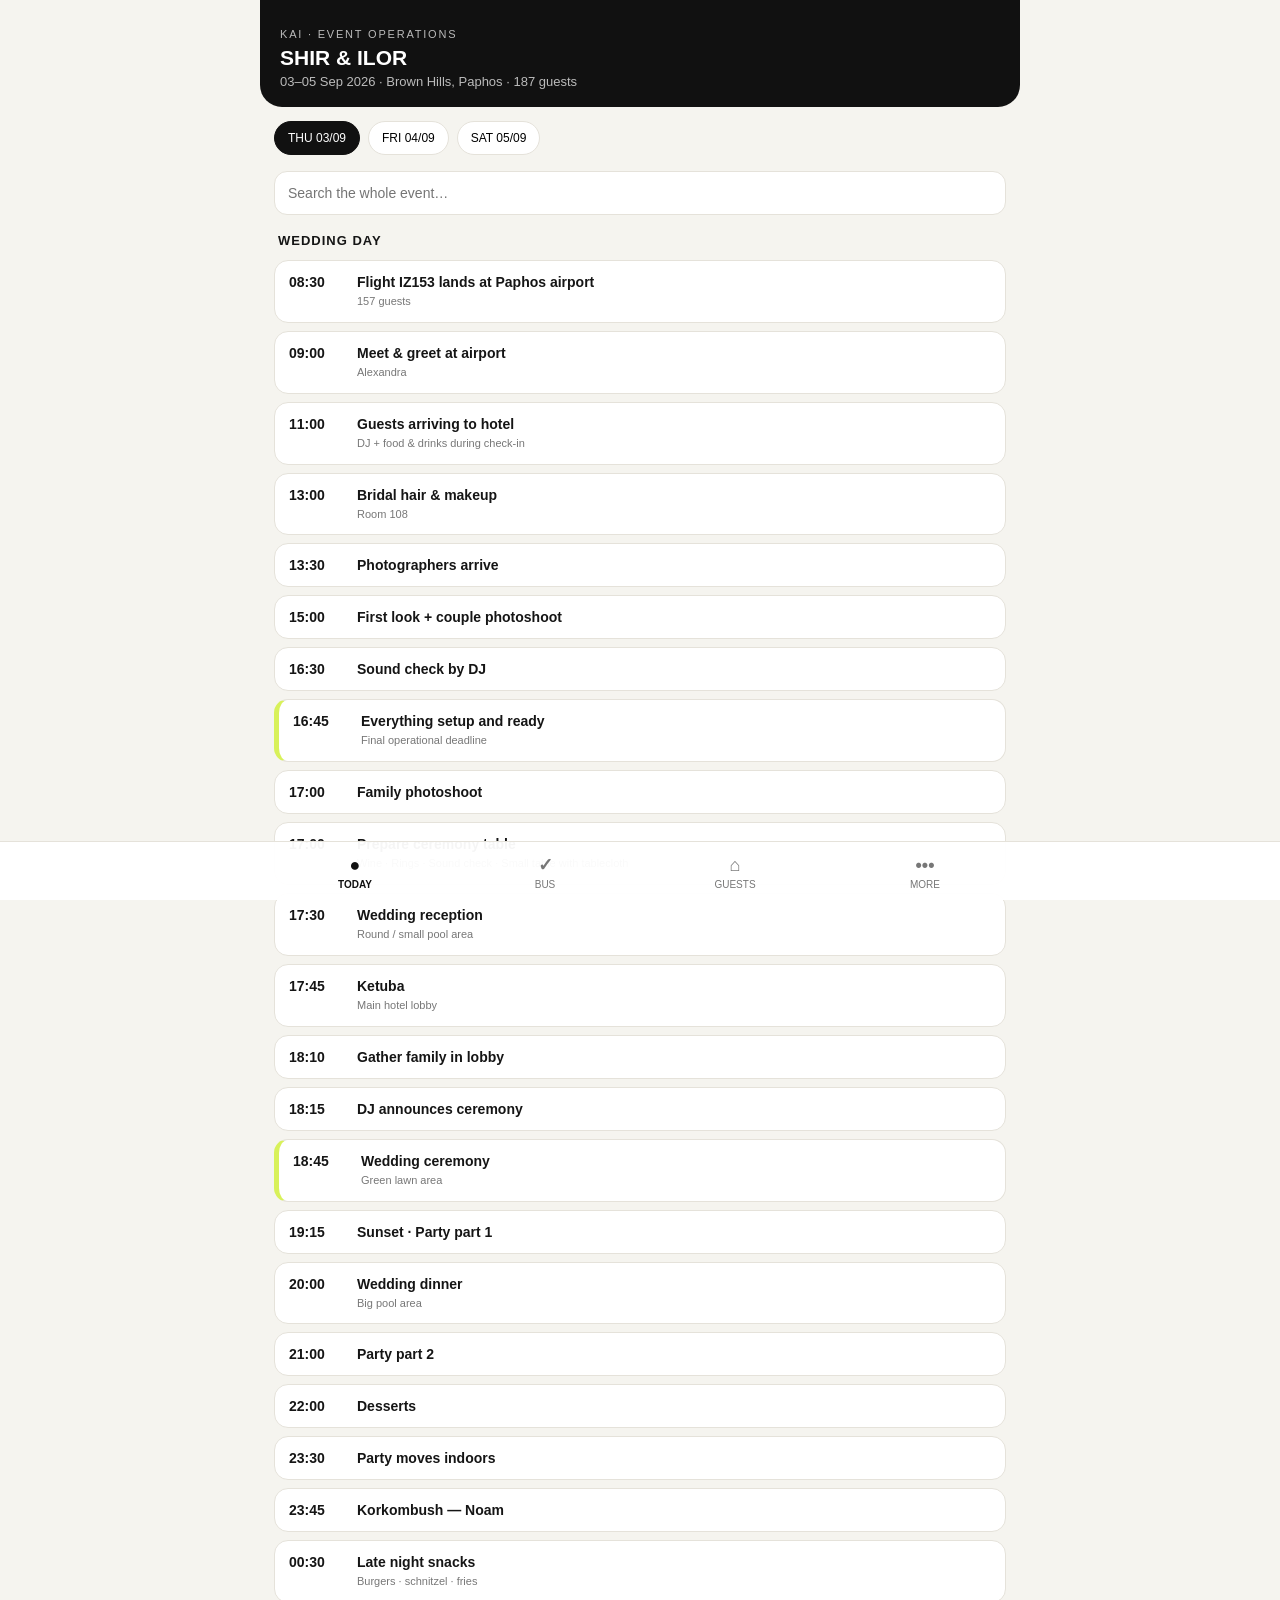
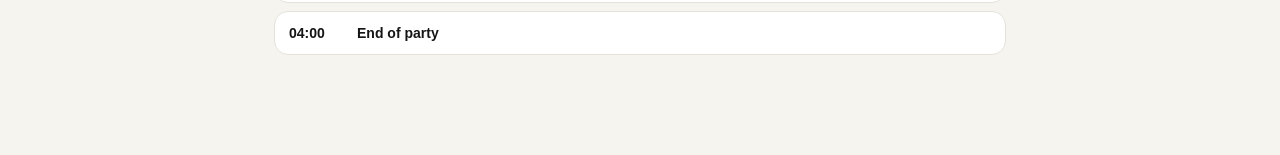
==== commit ec06f307: "Test name update Shira to Shir" ====
--- a/index.html
+++ b/index.html
@@ -1,6 +1,6 @@
-<!doctype html><html><head><meta charset='utf-8'><meta name='viewport' content='width=device-width,initial-scale=1,viewport-fit=cover'><title>Shira & Ilor — Event Ops</title><style>
+<!doctype html><html><head><meta charset='utf-8'><meta name='viewport' content='width=device-width,initial-scale=1,viewport-fit=cover'><title>Shir & Ilor — Event Ops</title><style>
 :root{--bg:#f5f4ef;--card:#fff;--ink:#151515;--muted:#777;--line:#e5e2da;--accent:#d8f15a;--dark:#151515}*{box-sizing:border-box}body{margin:0;background:var(--bg);font-family:Arial,Helvetica,sans-serif;color:var(--ink)}.app{max-width:760px;margin:auto;min-height:100vh;padding-bottom:88px}.hero{padding:28px 20px 18px;background:#111;color:white}.eyebrow{font-size:11px;letter-spacing:1.8px;color:#bbb}.hero h1{font-size:21px;margin:6px 0 4px}.hero p{margin:0;color:#bbb;font-size:13px}.days{display:flex;gap:8px;padding:14px 14px 6px;overflow:auto;position:sticky;top:0;background:var(--bg);z-index:5}.day{border:1px solid var(--line);background:white;border-radius:20px;padding:9px 13px;white-space:nowrap;font-size:12px;cursor:pointer}.day.active{background:#111;color:white;border-color:#111}.section{padding:10px 14px}.section h2{font-size:13px;letter-spacing:1px;margin:8px 4px 12px}.now{background:var(--dark);color:#fff;border-radius:18px;padding:18px;margin-bottom:10px}.now .label{color:var(--accent);font-size:11px;font-weight:bold;letter-spacing:1px}.time{font-size:30px;font-weight:800;margin-top:8px}.title{font-size:18px;font-weight:700;margin-top:2px}.meta{font-size:12px;color:#aaa;margin-top:7px}.timeline{display:grid;gap:8px}.item{background:var(--card);border:1px solid var(--line);border-radius:14px;padding:13px 14px;display:grid;grid-template-columns:58px 1fr;gap:10px}.item .t{font-weight:800;font-size:14px}.item .d{font-size:14px;font-weight:650}.item small{display:block;color:var(--muted);font-size:11px;margin-top:4px;line-height:1.35}.item.critical{border-left:5px solid var(--accent)}.tasks{background:white;border:1px solid var(--line);border-radius:16px;padding:8px 14px}.task{display:flex;gap:10px;padding:12px 0;border-bottom:1px solid var(--line);font-size:13px}.task:last-child{border-bottom:0}.task input{width:19px;height:19px}.panel{display:none}.panel.active{display:block}.cards{display:grid;grid-template-columns:1fr 1fr;gap:9px}.card{background:white;border:1px solid var(--line);border-radius:15px;padding:15px;min-height:105px}.card b{font-size:14px}.card p{font-size:11px;color:#666;line-height:1.45;margin:7px 0 0}.supplier{background:white;border:1px solid var(--line);border-radius:13px;padding:13px;margin-bottom:8px}.supplier b{font-size:13px}.supplier span{display:block;color:#777;font-size:11px;margin-top:3px}.bottom{position:fixed;bottom:0;left:0;right:0;background:rgba(255,255,255,.96);border-top:1px solid var(--line);display:flex;justify-content:center;padding-bottom:env(safe-area-inset-bottom);z-index:10}.nav{width:min(760px,100%);display:grid;grid-template-columns:repeat(4,1fr)}.nav button{border:0;background:transparent;padding:12px 3px 10px;font-size:10px;color:#777}.nav button.active{color:#111;font-weight:800}.nav strong{display:block;font-size:18px;margin-bottom:3px}.search{width:100%;border:1px solid var(--line);background:white;border-radius:13px;padding:13px;font-size:14px;margin-bottom:10px}.busstats{display:grid;grid-template-columns:repeat(3,1fr);gap:7px;margin-bottom:10px}.stat{background:#111;color:#fff;border-radius:13px;padding:11px;text-align:center}.stat b{font-size:20px;display:block}.stat small{font-size:9px;color:#aaa}.filters{display:flex;gap:7px;margin-bottom:10px}.filters button{border:1px solid var(--line);background:#fff;border-radius:18px;padding:8px 11px;font-size:11px}.filters button.active{background:#111;color:#fff}.guest{background:#fff;border:1px solid var(--line);border-radius:8px;padding:4px 8px;margin-bottom:3px;display:flex;align-items:center;gap:6px}.guest.arrived{opacity:.58}.guest.arrived .gname{text-decoration:line-through}.gname{font-weight:750;font-size:11.5px;line-height:1.2;flex:1 1 42%;min-width:56px;white-space:nowrap;overflow:hidden;text-overflow:ellipsis}.gmeta{font-size:10px;color:#777;line-height:1.2;flex:1 1 30%;min-width:0;white-space:nowrap;overflow:hidden;text-overflow:ellipsis;text-align:right}.gphone{font-size:11px;font-weight:800;color:#151515;direction:ltr;unicode-bidi:isolate;white-space:nowrap;flex:none}.tag{font-size:8.5px;font-weight:800;border-radius:4px;padding:2px 4px;flex:none;background:var(--accent);color:#151515;letter-spacing:.3px}.tag.d{background:#ece9e1;color:#666}.groom{font-size:11px;font-weight:800;color:#151515;background:#ece9e1;border-radius:5px;padding:2px 5px;min-width:30px;text-align:center;flex:none}.gtable{font-size:11px;font-weight:800;color:#151515;background:var(--accent);border-radius:5px;padding:2px 5px;min-width:27px;text-align:center;flex:none}.wa{width:26px;height:26px;border-radius:50%;background:#25d366;display:inline-flex;align-items:center;justify-content:center;text-decoration:none;flex:none}.wa svg{width:15px;height:15px;fill:#fff}.wa.off{visibility:hidden}.checkin{width:36px;height:36px;margin:-4px 0 -4px -6px;padding:0;border:0;background:transparent;flex:none;display:inline-flex;align-items:center;justify-content:center;font-size:0;cursor:pointer;-webkit-tap-highlight-color:transparent;touch-action:manipulation}.checkin::before{content:'';width:20px;height:20px;border-radius:50%;border:1.5px solid #d3cfc4;background:#fff;display:flex;align-items:center;justify-content:center;font-size:12px;line-height:1;transition:background .15s,border-color .15s}.checkin:active::before{transform:scale(.9)}.guest.arrived .checkin::before{content:'✓';color:#fff;background:#151515;border-color:#151515}.bushead{position:sticky;top:0;background:var(--bg);padding-top:8px;z-index:4}@media(min-width:700px){.app{padding-bottom:90px}.hero{border-radius:0 0 22px 22px}.cards{grid-template-columns:repeat(3,1fr)}}
-</style></head><body><div class='app'><header class='hero'><div class='eyebrow'>KAI · EVENT OPERATIONS</div><h1>SHIRA & ILOR</h1><p>03–05 Sep 2026 · Brown Hills, Paphos · 187 guests</p></header>
+</style></head><body><div class='app'><header class='hero'><div class='eyebrow'>KAI · EVENT OPERATIONS</div><h1>SHIR & ILOR</h1><p>03–05 Sep 2026 · Brown Hills, Paphos · 187 guests</p></header>
 <div id='today' class='panel active'><div class='days'><button class='day active' onclick='showDay(0,this)'>THU 03/09</button><button class='day' onclick='showDay(1,this)'>FRI 04/09</button><button class='day' onclick='showDay(2,this)'>SAT 05/09</button></div><section class='section'><input id='daySearch' class='search' placeholder='Search the whole event…' oninput='renderDay()'><h2 id='dayTitle'>WEDDING DAY</h2><div class='timeline' id='dayTL'></div></section></div>
 
 
@@ -11,4 +11,4 @@
 
 const guests=[{"id":1,"first":"ALIN","last":"PLOTNIKOV","phone":"0544868632","age":"Adult","he":"אלין פלוטניקוב","room":"112"},{"id":2,"first":"ALON","last":"NETACH","phone":"054-4904500","age":"Adult","he":"אלון נתח","room":"111"},{"id":3,"first":"ALON","last":"NIMRODI","phone":"052-5445353","age":"Adult","he":"אלון נמרודי","room":"212"},{"id":4,"first":"Amir","last":"Ben Israel","phone":"0506913234","age":"Adult","he":"אמיר בן ישראל","room":"220"},{"id":5,"first":"AMIT","last":"PEREZ","phone":"052-3097119","age":"Adult","he":"עמית פרז","room":"130"},{"id":6,"first":"AMIT","last":"NETENELI (BABA)","phone":"546669193","age":"Adult","he":"עמית נתנאלי (בבה)","room":"129"},{"id":7,"first":"AMIT ODET","last":"KOHENER","phone":"052-2773266","age":"Adult","he":"עמית אודט כוהנר","room":"104"},{"id":8,"first":"Anastasia","last":"Simhi","phone":"0548005226","age":"Adult","he":"אנסטסיה (בת זוג של סער שמחי)","room":"119"},{"id":9,"first":"ANZELA","last":"EPSHTEIN","phone":"054-3300122","age":"Adult","he":"אנז'לה אפשטיין","room":"231"},{"id":10,"first":"ASIF YOSEF","last":"ELBAZ","phone":"052-3311994","age":"Adult","he":"אסיף יוסף אלבז","room":"102"},{"id":11,"first":"AVI","last":"COHEN","phone":"050-2008399","age":"Adult","he":"אבי כהן","room":"242"},{"id":12,"first":"AYELET LILYAN","last":"ZAHAV","phone":"054-3299854","age":"Adult","he":"איילת זהב","room":"217"},{"id":13,"first":"BAR","last":"DAGMI","phone":"052-6336305","age":"Adult","he":"בר דגמי","room":"223"},{"id":14,"first":"BAR (SALOMON)","last":"KASSABI","phone":"050-2322153","age":"Adult","he":"בר קסבי","room":"211"},{"id":15,"first":"BARUCH","last":"NETACH","phone":"054-8006944","age":"Adult","he":"ברוך נתח","room":"111"},{"id":16,"first":"BEN","last":"NETACH","phone":"054-7361380","age":"Adult","he":"בן נתח","room":"239"},{"id":17,"first":"BEN SHALOM","last":"MADANI","phone":"543022200","age":"Adult","he":"בן מדני","room":"229"},{"id":18,"first":"DANI","last":"BENITA","phone":"054-9090131","age":"Adult","he":"דני בניטה","room":"136"},{"id":19,"first":"DANIEL","last":"KUBI","phone":"052-3792783","age":"Adult","he":"דניאל קובי","room":"117"},{"id":20,"first":"DANIEL","last":"ZADA","phone":"524400455","age":"Adult","he":"דניאל זדה","room":"203"},{"id":21,"first":"DANIEL","last":"ELBAZ","phone":"050-9289299","age":"Adult","he":"דניאל אלבז","room":"203"},{"id":22,"first":"DANIEL","last":"DARVIN VARON","phone":"050-8626614","age":"Adult","he":"דניאל ורון","room":"138"},{"id":23,"first":"DANIEL DANA","last":"SABAN","phone":"050-6577880","age":"Adult","he":"דנה סבן","room":"215"},{"id":24,"first":"DINA","last":"NETACH","phone":"054-570000","age":"Adult","he":"דינה נתח","room":"111"},{"id":25,"first":"Dorit","last":"Ben Israel","phone":"0549091027","age":"Adult","he":"דורית בן ישראל","room":"220"},{"id":26,"first":"DORON ZAHAV","last":"GUATA","phone":"054-6416280","age":"Adult","he":"דורון גואטה","room":"213"},{"id":27,"first":"EDEN","last":"LEVI","phone":"052-6450440","age":"Adult","he":"עדן לוי","room":"221"},{"id":28,"first":"EIRAD GABRIEL","last":"MEIR","phone":"050-4464456","age":"Adult","he":"אירד מאיר","room":"227"},{"id":29,"first":"ELAD","last":"TZEMACH","phone":"054-5514563","age":"Adult","he":"אלעד צמח","room":"241"},{"id":30,"first":"ELAD","last":"AHARON","phone":"054-8060721","age":"Adult","he":"אלעד אהרון","room":"128"},{"id":31,"first":"ELI","last":"MISLATI","phone":"050-4080985","age":"Adult","he":"אלי מסלטי","room":"234"},{"id":32,"first":"ELI","last":"GARTENBANK","phone":"058-5429612","age":"Adult","he":"אלי גטרבנק","room":"139"},{"id":33,"first":"ELIRAN","last":"OZ (ABUDI)","phone":"050-2334888","age":"Adult","he":"אלירן עוז (עבודי)","room":"233"},{"id":34,"first":"ELY","last":"AHARON","phone":"548060718","age":"Adult","he":"איליי אהרון","room":"223"},{"id":35,"first":"ELYA","last":"NETACH","phone":"054-7361380","age":"Adult","he":"אליה נתח","room":"239"},{"id":36,"first":"ESTER","last":"VARON","phone":"050-3301561","age":"Adult","he":"אתי ורון","room":"214"},{"id":37,"first":"ETAI","last":"PRIVA","phone":"052-8028739","age":"Adult","he":"איתי פריוה","room":"134"},{"id":38,"first":"ETI","last":"ASOR","phone":"052-8889933","age":"Adult","he":"אתי עשור","room":"125"},{"id":39,"first":"ETI","last":"VARON","phone":"050-7501600","age":"Adult","he":"אתי ורון","room":"120"},{"id":40,"first":"GAL","last":"ZEKARIA","phone":"052-8387571","age":"Adult","he":"גל זכריה","room":"212"},{"id":41,"first":"HAGIT","last":"RAZ","phone":"054-7705456","age":"Adult","he":"חגית רז","room":"219"},{"id":42,"first":"HANA","last":"NETACH","phone":"054-7361380","age":"Adult","he":"חנה נתח","room":"239"},{"id":43,"first":"HELEN SHAY","last":"TSUKERMAN","phone":"054-9250434","age":"Adult","he":"הלן שי צוקרמן","room":"112"},{"id":44,"first":"IDAN","last":"NETANEL","phone":"058-4976704","age":"Adult","he":"עידן נתנאל","room":"238"},{"id":45,"first":"IDAN","last":"WEINTROUB","phone":"054-9218727","age":"Adult","he":"עידן וינטראוב","room":"236"},{"id":46,"first":"IDAN ELYAKIM","last":"WEISSBERG","phone":"054-7468816","age":"Adult","he":"עידן אליקים ויסברג","room":"236"},{"id":47,"first":"IDO","last":"ASOR","phone":"050-2420520","age":"Adult","he":"עידו עשור","room":"125"},{"id":48,"first":"IFAT","last":"LEVY IFERGAN","phone":"054-7882514","age":"Adult","he":"יפעת איפרגן","room":"133"},{"id":49,"first":"ILAN","last":"GARMIZA","phone":"050-7999448","age":"Adult","he":"אילן גרמיזה","room":"132"},{"id":50,"first":"ILANIT HAYA","last":"RACHAMIM","phone":"052-8378858","age":"Adult","he":"אילנית רחמים","room":"121"},{"id":51,"first":"IMRI","last":"NETACH","phone":"054-7361380","age":"Adult","he":"אימרי נתח","room":"239"},{"id":52,"first":"INBAL","last":"MARCUS","phone":"053-6325552","age":"Adult","he":"עינבל מרקוס","room":"232"},{"id":53,"first":"IRIS","last":"PRIVA","phone":"052-4464647","age":"Adult","he":"איריס פריוה","room":"135"},{"id":54,"first":"ISABELLE","last":"ORION","phone":"052-8685868","age":"Adult","he":"איזבל אוריון","room":"142"},{"id":55,"first":"ITSHAK","last":"MESHOMAR","phone":"054-3300122","age":"Adult","he":"יצחק משומר","room":"231"},{"id":56,"first":"JONATHAN","last":"MESHUMAR","phone":"052-4867672","age":"Adult","he":"יהונתן משומר","room":"230"},{"id":57,"first":"JULIA","last":"PARIZIAN","phone":"052-6140983","age":"Adult","he":"ג'ולי פריזיאן","room":"205"},{"id":58,"first":"KARIN","last":"ASOOLIN","phone":"050-3346512","age":"Adult","he":"קארין אסולין (ורון)","room":"225"},{"id":59,"first":"KARIN KARMELA","last":"SHAMIR","phone":"050-6676069","age":"Adult","he":"קארין שמיר","room":"120"},{"id":60,"first":"KEREN","last":"YAKOV","phone":"052-5799455","age":"Adult","he":"קרן יעקב","room":"208"},{"id":61,"first":"KOREN","last":"RAZ","phone":"054-5420313","age":"Adult","he":"קורן רז","room":"219"},{"id":62,"first":"LEE","last":"MADAR","phone":"054-8008004","age":"Adult","he":"לי מדר","room":"141"},{"id":63,"first":"LEON","last":"VARON","phone":"050-8626614","age":"Adult","he":"לאון ורון","room":"138"},{"id":64,"first":"LIAT","last":"GLAZER AVIV","phone":"054-6559288","age":"Adult","he":"ליאת גלזר","room":"216"},{"id":65,"first":"LIHI","last":"ABITBOL","phone":"054-3390837","age":"Adult","he":"ליהי אביטבול","room":"104"},{"id":66,"first":"LILI","last":"AGAI","phone":"050-2944054","age":"Adult","he":"לילי אגאי","room":"205"},{"id":67,"first":"LIN","last":"COHEN","phone":"050-6551557","age":"Adult","he":"לין כהן","room":"120"},{"id":68,"first":"LION BEN","last":"VARON","phone":"050-9600908","age":"Adult","he":"ליאון ורון","room":"126"},{"id":69,"first":"LIRAN RAMI","last":"DAGMI","phone":"526336304","age":"Adult","he":"לירן דגמי","room":"222"},{"id":70,"first":"LIRON","last":"NAHUM","phone":"054-6280334","age":"Adult","he":"לירון נחום","room":"129"},{"id":71,"first":"LUCY","last":"MEIR","phone":"050-4464456","age":"Adult","he":"לוסי מאיר","room":"227"},{"id":72,"first":"MAOR","last":"BITON","phone":"052-5222367","age":"Adult","he":"מאור ביטון","room":"210"},{"id":73,"first":"MAY","last":"TIBI","phone":"503386336","age":"Adult","he":"מאי טייבי","room":"206"},{"id":74,"first":"MAYA","last":"NETANEL","phone":"054-4959870","age":"Adult","he":"מאיה נתנאל","room":"238"},{"id":75,"first":"MAYA","last":"BEN HARUSH","phone":"052-4347243","age":"Adult","he":"מאיה בן ארוך","room":"222"},{"id":76,"first":"MAYA","last":"ZIV ( AMSALEM)","phone":"052-7224747","age":"Adult","he":"מאיה זיו (אמסלם)","room":"206"},{"id":77,"first":"MAYAN","last":"VERED","phone":"052-4301570","age":"Adult","he":"מעין ורד","room":"112"},{"id":78,"first":"MEIRAV","last":"BALISA-NIMRODI","phone":"052-2784439","age":"Adult","he":"מירב בליסה נמרודי","room":"212"},{"id":79,"first":"MEZI MAZAL","last":"GARTENBANK HANGEL","phone":"058-5429712","age":"Adult","he":"מזי גטרבנק","room":"139"},{"id":80,"first":"MICHAL","last":"NETANEL","phone":"054-4959870","age":"Adult","he":"מיכל נתנאל","room":"237"},{"id":81,"first":"MICHAL","last":"ABUDI","phone":"052-4841522","age":"Adult","he":"מיכל עבודי","room":"105"},{"id":82,"first":"MICHAL","last":"FELDMAN","phone":"054-4224366","age":"Adult","he":"מיכל פלדמן","room":"137"},{"id":83,"first":"MIKI","last":"ORION","phone":"050-4334142","age":"Adult","he":"מיקי אוריון","room":"142"},{"id":84,"first":"MISHAEL","last":"ZAHAV","phone":"052-2518041","age":"Adult","he":"מישאל זהב","room":"217"},{"id":85,"first":"MOR","last":"VARON","phone":"054-7475174","age":"Adult","he":"מור ורון","room":"126"},{"id":86,"first":"MOSHIK","last":"FELDMAN","phone":"054-2272037","age":"Adult","he":"מושיק פלדמן","room":"137"},{"id":87,"first":"NATALI","last":"BEN HAMO","phone":"054-6544531","age":"Adult","he":"טלי בן חמו","room":"218"},{"id":88,"first":"NEOMI","last":"BENITA","phone":"054-9020768","age":"Adult","he":"נעמי בניטה","room":"136"},{"id":89,"first":"NISIM","last":"VARON","phone":"054-7677745","age":"Adult","he":"נסים ורון","room":"214"},{"id":90,"first":"NOA","last":"TZEMACH","phone":"054-4452360","age":"Adult","he":"נועה צמח","room":"241"},{"id":91,"first":"NOA","last":"MELAMED","phone":"054-9270922","age":"Adult","he":"נועה מלמד","room":"104"},{"id":92,"first":"NOAM","last":"MOSHE","phone":"052-2203072","age":"Adult","he":"נועם משה","room":"105"},{"id":93,"first":"NOAM","last":"SHAMUR","phone":"052-6156545","age":"Adult","he":"נועם שמור","room":"211"},{"id":94,"first":"OFEK","last":"SHINER","phone":"053-3326027","age":"Adult","he":"אופק שיינר","room":"209"},{"id":95,"first":"OFER","last":"MARCUS","phone":"053-6325551","age":"Adult","he":"עופר מרקוס","room":"232"},{"id":96,"first":"OMER","last":"LIANI","phone":"055-9243488","age":"Adult","he":"עומר ליאני","room":"236"},{"id":97,"first":"Omer (supplier)","last":"SISSO","phone":"054-2394823","age":"Adult","he":"די ג'יי- עומר סיסו","room":"143"},{"id":98,"first":"OR","last":"ELKAYAM","phone":"526851918","age":"Adult","he":"אור אלקיים","room":"213"},{"id":99,"first":"OR","last":"SHVIMER (DAVID)","phone":"054-5548118","age":"Adult","he":"אור שווימר ( דוד)","room":"240"},{"id":100,"first":"OR","last":"YAKOV","phone":"052-2330612","age":"Adult","he":"אור יעקב","room":"208"},{"id":101,"first":"OREN","last":"NETACH","phone":"054-7687557","age":"Adult","he":"אורן נתח","room":"239"},{"id":102,"first":"ORLY","last":"BALISA","phone":"052-3281022","age":"Adult","he":"אורלי בליסה","room":"101"},{"id":103,"first":"PABLO FERNANDO","last":"GLAZER","phone":"052-8397706","age":"Adult","he":"פבלו גלזר","room":"216"},{"id":104,"first":"PAZ","last":"YEHEZKEL","phone":"054-9059741","age":"Adult","he":"פז יחזקאל","room":"202"},{"id":105,"first":"RACHEL","last":"VARON","phone":"050-2583839","age":"Adult","he":"רחל ורון","room":"124"},{"id":106,"first":"RACHEL SIRLEY","last":"OZ (ABUDI)","phone":"050-2334888","age":"Adult","he":"רחל שירלי עוז (עבודי)","room":"233"},{"id":107,"first":"RAHAMIM KLEMI","last":"SABAN","phone":"050-6915551","age":"Adult","he":"קלמי סבן","room":"215"},{"id":108,"first":"RAKEFET","last":"LEVY","phone":"054-7692279","age":"Adult","he":"רקפת לוי","room":"201"},{"id":109,"first":"RAN","last":"ABRAMOVICH","phone":"052-6025088","age":"Adult","he":"רן אברמוביץ","room":"140"},{"id":110,"first":"RANI REFAEL","last":"VARON","phone":"תינוק בן 8 חודשים","age":"Baby","he":"רני ורון","room":"138"},{"id":111,"first":"RAY","last":"FARTUK","phone":"ילדה","age":"Child","he":"ריי פרטוק","room":"207"},{"id":112,"first":"RAZ","last":"YAKOV","phone":"052-5799455","age":"Adult","he":"רז יעקב","room":"208"},{"id":113,"first":"RENE HLAFO","last":"ROMANO","phone":"544747576","age":"Adult","he":"רנה רומנו","room":"210"},{"id":114,"first":"ROI","last":"NAHUM ABDAL","phone":"052-8885481","age":"Adult","he":"רועי עבדל נחום","room":"103"},{"id":115,"first":"ROM","last":"SHINER","phone":"053-7172245","age":"Adult","he":"רום שיינר","room":"209"},{"id":116,"first":"RON","last":"HASAN","phone":"050-7554044","age":"Adult","he":"רון חסן","room":"224"},{"id":117,"first":"RONEN","last":"MORDECHAI","phone":"052-5465640","age":"Adult","he":"רונן מרדכי","room":"235"},{"id":118,"first":"RONI","last":"BAR KOCHVA","phone":"052-2925533","age":"Adult","he":"רוני בר כוכבא","room":"117"},{"id":119,"first":"RONIT","last":"COBE MADAR","phone":"054-8008004","age":"Adult","he":"רונית מדר","room":"141"},{"id":120,"first":"RURH","last":"SHARONI","phone":"050-7368905","age":"Adult","he":"רות שרוני","room":"121"},{"id":121,"first":"SAGI","last":"SHINER","phone":"050-5355067","age":"Adult","he":"שגיא שיינר","room":"209"},{"id":122,"first":"SAGIT","last":"SHAINER","phone":"054-7107954","age":"Adult","he":"שגית שיינר","room":"209"},{"id":123,"first":"SAHAR","last":"SIMHI","phone":"0548005226","age":"Adult","he":"סער שמחי","room":"119"},{"id":124,"first":"SAMI","last":"VARON","phone":"053-2297222","age":"Adult","he":"סמי ורון","room":"124"},{"id":125,"first":"SARIT","last":"ZEKARIA","phone":"052-8387571","age":"Adult","he":"שרית זכריה","room":"212"},{"id":126,"first":"SARIT","last":"GARMIZA","phone":"052-8511131","age":"Adult","he":"שרית גרמיזה","room":"132"},{"id":127,"first":"Shai","last":"Isso","phone":"—","age":"Adult","he":"שי איסו","room":"221"},{"id":128,"first":"SHALOM GIL","last":"PRIVA","phone":"050-5246376","age":"Adult","he":"גילי פריוה","room":"135"},{"id":129,"first":"SHANI","last":"BARNES","phone":"052-6874706","age":"Adult","he":"שני ברנס","room":"130"},{"id":130,"first":"SHAY ISRAEL","last":"NETANEL","phone":"054-3976703","age":"Adult","he":"שי ישראל נתנאל","room":"237"},{"id":131,"first":"SHIR","last":"GOLDFARB","phone":"054-6211611","age":"Adult","he":"שיר גולדפרב","room":"102"},{"id":132,"first":"SHIR","last":"PERRY","phone":"050-5530176","age":"Adult","he":"שיר פרי","room":"103"},{"id":133,"first":"SHIRI","last":"PINTO","phone":"052-8012345","age":"Adult","he":"שירי פינטו","room":"204"},{"id":134,"first":"SHOSHANA","last":"TZEMACH","phone":"054-4452360","age":"Adult","he":"שושנה צמח","room":"241"},{"id":135,"first":"SIMON","last":"LEVY","phone":"054-4264409","age":"Adult","he":"שמעון לוי","room":"201"},{"id":136,"first":"SIMONA","last":"AVIRAM","phone":"052-2953628","age":"Adult","he":"סימונה אבירם","room":"140"},{"id":137,"first":"SIVAN","last":"MESHUMAR (BENHAMO)","phone":"—","age":"Adult","he":"סיון משומר- לוודא הגעה","room":"230"},{"id":138,"first":"SNIR","last":"HAYON","phone":"050-9085003","age":"Adult","he":"שניר חיון","room":"211"},{"id":139,"first":"TAL","last":"NETANEL","phone":"058-4976703","age":"Adult","he":"טל נתנאל","room":"237"},{"id":140,"first":"TAL","last":"FARTUK(VARON)","phone":"052-6923133","age":"Adult","he":"טל פרטוק","room":"207"},{"id":141,"first":"TAL","last":"PRIVA","phone":"052-8066691","age":"Adult","he":"טל פריוה","room":"134"},{"id":142,"first":"TALIA","last":"MALACHI","phone":"052-6016866","age":"Adult","he":"טלי מלאכי","room":"242"},{"id":143,"first":"TAMIR","last":"FARTUK","phone":"050-6768007","age":"Adult","he":"תמיר פרטוק","room":"207"},{"id":144,"first":"TUVIA","last":"YAKOV","phone":"050-8294154","age":"Adult","he":"טוביה יעקב","room":"208"},{"id":145,"first":"YAEL VICTORIA","last":"MISLATI","phone":"050-4080984","age":"Adult","he":"יעל ויקטוריה מסלטי","room":"234"},{"id":146,"first":"YAHAV","last":"FARTUK","phone":"ילדה","age":"Child","he":"יהב פרטוק","room":"207"},{"id":147,"first":"YAHLI","last":"FARTUK","phone":"ילד","age":"Child","he":"יהלי פרטוק","room":"207"},{"id":148,"first":"YANIR","last":"COHEN","phone":"502180585","age":"Adult","he":"יניר כהן","room":"127"},{"id":149,"first":"YARIN","last":"SHVIMER","phone":"054-7303966","age":"Adult","he":"ירין שווימר","room":"240"},{"id":150,"first":"YARIN","last":"DAGMI","phone":"052-8301183","age":"Adult","he":"ירין דגמי","room":"128"},{"id":151,"first":"YEHONATAN","last":"BEN HAIM","phone":"052-3353161","age":"Adult","he":"יהונתן בן חיים","room":"204"},{"id":152,"first":"YOSI","last":"COHEN","phone":"052-2595950","age":"Adult","he":"יוסי כהן","room":"127"},{"id":153,"first":"YOSI","last":"BEN HAMO","phone":"050-5733363","age":"Adult","he":"יוסי בן חמו","room":"218"},{"id":154,"first":"YOSSI","last":"IFERGAN","phone":"052-8010775","age":"Adult","he":"יוסי איפרגן","room":"133"},{"id":155,"first":"YUVAL","last":"NETACH","phone":"054-7361380","age":"Adult","he":"יובל נתח","room":"239"},{"id":156,"first":"YUVAL","last":"SAKI","phone":"050-6000376","age":"Adult","he":"יובל סקי","room":"206"},{"id":157,"first":"YUVAL","last":"BURAK","phone":"054-7208473","age":"Adult","he":"יובל בורק","room":"202"},{"id":158,"first":"YUVAL","last":"HASAN FRAIMAN","phone":"050-4081907","age":"Adult","he":"יובל חסן פריימן","room":"224"}];let guestFilter='all';const WA_SVG="<svg viewBox='0 0 24 24'><path d='M17.47 14.38c-.3-.15-1.76-.87-2.03-.97-.27-.1-.47-.15-.67.15-.2.3-.77.97-.94 1.16-.17.2-.35.22-.64.08-.3-.15-1.26-.46-2.39-1.48-.88-.79-1.48-1.76-1.65-2.06-.17-.3-.02-.46.13-.6.13-.14.3-.35.45-.52.15-.17.2-.3.3-.5.1-.2.05-.37-.03-.52-.07-.15-.67-1.61-.92-2.21-.24-.58-.49-.5-.67-.51h-.57c-.2 0-.52.07-.79.37-.27.3-1.04 1.02-1.04 2.48 0 1.46 1.07 2.87 1.21 3.07.15.2 2.1 3.2 5.08 4.49.71.3 1.26.49 1.69.62.71.23 1.36.2 1.87.12.57-.08 1.76-.72 2.01-1.41.25-.7.25-1.29.17-1.42-.07-.12-.27-.2-.57-.34M12.05 21.8h-.01a9.87 9.87 0 0 1-5.03-1.38l-.36-.21-3.74.98 1-3.65-.24-.37a9.86 9.86 0 0 1-1.51-5.26c0-5.45 4.44-9.88 9.89-9.88 2.64 0 5.12 1.03 6.99 2.9a9.83 9.83 0 0 1 2.89 6.99c0 5.45-4.44 9.88-9.88 9.88m8.41-18.3A11.82 11.82 0 0 0 12.05 0C5.5 0 .16 5.34.16 11.89c0 2.1.55 4.14 1.59 5.95L.06 24l6.3-1.65a11.88 11.88 0 0 0 5.69 1.45c6.55 0 11.89-5.34 11.89-11.89 0-3.18-1.24-6.17-3.48-8.42Z'/></svg>";function waNumber(p){if(!p)return '';const d=String(p).replace(/\D/g,'');if(!d)return '';if(d.startsWith('972'))return d;if(d.startsWith('0'))return '972'+d.slice(1);if(d.length===9&&d[0]==='5')return '972'+d;return ''}function guestKey(id){return 'bus_shira_ilor_'+id}function isArrived(id){return localStorage.getItem(guestKey(id))==='1'}function toggleGuest(id){localStorage.setItem(guestKey(id),isArrived(id)?'0':'1');renderGuests()}function setGuestFilter(f,b){guestFilter=f;document.querySelectorAll('.filters button').forEach(x=>x.classList.remove('active'));b.classList.add('active');renderGuests()}function renderGuests(){let q=(document.getElementById('guestSearch')?.value||'').toLowerCase().trim();let arrived=guests.filter(g=>isArrived(g.id)).length;document.getElementById('arrivedCount').textContent=arrived;document.getElementById('missingCount').textContent=guests.length-arrived;let list=guests.filter(g=>{let a=isArrived(g.id);if(guestFilter==='missing'&&a)return false;if(guestFilter==='arrived'&&!a)return false;return !q||[g.first,g.last,g.phone,g.he,String(g.id)].join(' ').toLowerCase().includes(q)});document.getElementById('guestList').innerHTML=list.map(g=>{let a=isArrived(g.id);let w=waNumber(g.phone);return `<div class='guest ${a?'arrived':''}'><button class='checkin' onclick='toggleGuest(${g.id})' aria-label='check in'></button><div class='gname'>${g.id}. ${g.first} ${g.last}</div><div class='gmeta' dir='auto'>${g.he||''}${g.age&&g.age!=='Adult'?' · '+g.age:''}</div>${w?`<div class='gphone'>${g.phone}</div>`:''}${w?`<a class='wa' href='https://wa.me/${w}' target='_blank' rel='noopener' title='WhatsApp'>${WA_SVG}</a>`:`<span class='wa off'></span>`}</div>`}).join('')||`<div class='card' style='min-height:auto'>No guests found</div>`}renderGuests();
 const DAYS=[{t:'WEDDING DAY',l:'THU'},{t:'FRIDAY 04/09',l:'FRI'},{t:'SATURDAY 05/09',l:'SAT'}];const plan=[[0,"08:30","Flight IZ153 lands at Paphos airport","157 guests",0],[0,"09:00","Meet & greet at airport","Alexandra",0],[0,"11:00","Guests arriving to hotel","DJ + food & drinks during check-in",0],[0,"13:00","Bridal hair & makeup","Room 108",0],[0,"13:30","Photographers arrive","",0],[0,"15:00","First look + couple photoshoot","",0],[0,"16:30","Sound check by DJ","",0],[0,"16:45","Everything setup and ready","Final operational deadline",1],[0,"17:00","Family photoshoot","",0],[0,"17:00","Prepare ceremony table","Wine · Rings · Sound check · Small table with tablecloth",0],[0,"17:30","Wedding reception","Round / small pool area",0],[0,"17:45","Ketuba","Main hotel lobby",0],[0,"18:10","Gather family in lobby","",0],[0,"18:15","DJ announces ceremony","",0],[0,"18:45","Wedding ceremony","Green lawn area",1],[0,"19:15","Sunset · Party part 1","",0],[0,"20:00","Wedding dinner","Big pool area",0],[0,"21:00","Party part 2","",0],[0,"22:00","Desserts","",0],[0,"23:30","Party moves indoors","",0],[0,"23:45","Korkombush — Noam","",0],[0,"00:30","Late night snacks","Burgers · schnitzel · fries",0],[0,"04:00","End of party","",0],[1,"08:00–11:00","Breakfast at hotel","",0],[1,"12:00","Pool party sound check","",0],[1,"13:00","Pool party around main pool","Until 17:00",0],[1,"19:00","Dinner at hotel","Buffet",0],[2,"07:00–11:00","Breakfast at hotel","",0],[2,"09:00","Bus pickup to Paphos airport","154 guests",0],[2,"11:00","Official check-out","10 rooms until 13:30",0],[2,"12:25","Flight IZ152 departs","Paphos airport",0]];let curDay=0;function showDay(i,b){curDay=i;document.querySelectorAll('.day').forEach(x=>x.classList.remove('active'));b.classList.add('active');renderDay();scrollTo(0,0)}function renderDay(){const q=(document.getElementById('daySearch')?.value||'').toLowerCase().trim();let rows,title;if(q){rows=plan.filter(r=>[r[1],r[2],r[3],DAYS[r[0]].l].join(' ').toLowerCase().includes(q));title=rows.length+' RESULTS · ALL DAYS'}else{rows=plan.filter(r=>r[0]===curDay);title=DAYS[curDay].t}document.getElementById('dayTitle').textContent=title;document.getElementById('dayTL').innerHTML=rows.map(r=>{const note=q?(DAYS[r[0]].l+(r[3]?' · '+r[3]:'')):r[3];return `<div class='item${r[4]?' critical':''}'><div class='t'>${r[1]}</div><div><div class='d'>${r[2]}</div>${note?`<small>${note}</small>`:''}</div></div>`}).join('')||`<div class='card' style='min-height:auto'>No results</div>`}renderDay();
-const hotel=[[1,"ADAR SUISSA OVED","הדר סויסה","","228","10"],[2,"ALIN PLOTNIKOV","אלין פלוטניקוב","","112","10"],[3,"ALON NETACH","אלון נתח","","111","5"],[4,"ALON NIMRODI","אלון נמרודי","","212","11"],[5,"Amir Ben Israel","אמיר בן ישראל","","220","8"],[6,"AMIT PEREZ","עמית פרז","","130","10"],[7,"AMIT NETENELI (BABA)","(עמית נתנאלי )בבה","","129","10"],[8,"AMIT ODET KOHENER","עמית אודט כוהנר","","104","12"],[9,"AMIT TAMAR GOLD","עמית גולד","","118","10"],[10,"Anastasia Simhi","(אנסטסיה )בת זוג של סער שמחי","","119","12"],[11,"ANZELA EPSHTEIN","אנז'לה אפשטיין","","231","6"],[12,"ASIF YOSEF ELBAZ","אסיף יוסף אלבז","","102","10"],[13,"AVI COHEN","אבי כהן","","242","8"],[14,"AYELET LILYAN ZAHAV","איילת זהב","","217","9"],[15,"BAR DAGMI","בר דגמי","","223","12"],[16,"BAR (SALOMON) KASSABI","בר קסבי","","211","10"],[17,"BARUCH NETACH","ברוך נתח","","111","5"],[18,"BEN BALISA","בן בליסה","","106","11"],[19,"BEN NETACH","בן נתח","","239","5"],[20,"BEN SHALOM MADANI","בן מדני","","229","10"],[21,"CHEN OVED","חן עובד","","228","10"],[22,"DANI BENITA","דני בניטה","","136","1"],[23,"DANIEL KUBI","דניאל קובי","","117","10"],[24,"DANIEL ZADA","דניאל זדה","","203","10"],[25,"DANIEL ELBAZ","דניאל אלבז","","203","10"],[26,"DANIEL DARVIN VARON","דניאל ורון","","138","2"],[27,"DANIEL DANA SABAN","דנה סבן","","215","7"],[28,"DANIELLA BALISA","דניאלה בליסה","","106","11"],[29,"DINA NETACH","דינה נתח","","111","5"],[30,"Dorit Ben Israel","דורית בן ישראל","","220","8"],[31,"DORON ZAHAV GUATA","דורון גואטה","","213","10"],[32,"EDEN LEVI","עדן לוי","","221","10"],[33,"EIRAD GABRIEL MEIR","אירד מאיר","","227","2"],[34,"ELAD TZEMACH","אלעד צמח","","241","5"],[35,"ELAD AHARON","אלעד אהרון","","128","12"],[36,"ELI MISLATI","אלי מסלטי","","234","6"],[37,"ELI GARTENBANK","אלי גטרבנק","","139","1"],[38,"ELIRAN OZ (ABUDI)","(אלירן עוז )עבודי","","233","6"],[39,"ELLA COHEN","אלה כהן","","116","10"],[40,"ELY AHARON","איליי אהרון","","223","12"],[41,"ELYA NETACH","אליה נתח","","239","5"],[42,"ERAN SHARONI","ערן שרוני","","110","4"],[43,"ESTER VARON","אתי ורון","","214","2"],[44,"ETAI PRIVA","איתי פריוה","","134","1"],[45,"ETI ASOR","אתי עשור","","125","3"],[46,"ETI VARON","אתי ורון","","120","2"],[47,"EYAL BALISA","אייל בליסה","","109","11"],[48,"GAL ZEKARIA","גל זכריה","","212","11"],[49,"GAL SAAR","גל סער","","229","10"],[50,"GAL IGAL LAGZIEL","גל לגזיאל","","116","10"],[51,"GIL BALISA","גיל בליסה","CHILD","107","11"],[52,"HAGIT RAZ","חגית רז","","219","8"],[53,"HANA NETACH","חנה נתח","","239","5"],[54,"HELEN SHAY TSUKERMAN","הלן שי צוקרמן","","112","10"],[55,"IDAN NETANEL","עידן נתנאל","","238","11"],[56,"IDAN WEINTROUB","עידן וינטראוב","","236","10"],[57,"IDAN ELYAKIM WEISSBERG","עידן אליקים ויסברג","","236","10"],[58,"IDO ASOR","עידו עשור","","125","3"],[59,"IFAT LEVY IFERGAN","יפעת איפרגן","","133","9"],[60,"ILAN GARMIZA","אילן גרמיזה","","132","9"],[61,"ILANIT HAYA RACHAMIM","אילנית רחמים","","121","4"],[62,"ILOR SHARONI","חתן-אילור שרוני","","108","5"],[63,"IMRI NETACH","אימרי נתח","","239","5"],[64,"INBAL MARCUS","עינבל מרקוס","","232","6"],[65,"IRIS PRIVA","איריס פריוה","","135","1"],[66,"IRIT BEN AVI","אירית בן אבי","","122","5"],[67,"ISABELLE ORION","איזבל אוריון","","142","7"],[68,"ITSHAK MESHOMAR","יצחק משומר","","231","6"],[69,"JONATHAN MESHUMAR","יהונתן משומר","","230","6"],[70,"JULIA PARIZIAN","ג'ולי פריזיאן","","205","5"],[71,"KARIN ASOOLIN","(קארין אסולין )ורון","","225","2"],[72,"KARIN KARMELA SHAMIR","קארין שמיר","","120","2"],[73,"KEREN YAKOV","קרן יעקב","","208","4"],[74,"KOBI BEN AVI","קובי בן אבי","","122","5"],[75,"KOREN RAZ","קורן רז","","219","8"],[76,"LEE MADAR","לי מדר","","141","9"],[77,"LEON VARON","לאון ורון","","138","2"],[78,"LIAT GLAZER AVIV","ליאת גלזר","","216","8"],[79,"LIHI ABITBOL","ליהי אביטבול","","104","12"],[80,"LILI AGAI","לילי אגאי","","205","5"],[81,"LIN COHEN","לין כהן","","120","2"],[82,"LION BEN VARON","ליאון ורון","","126","3"],[83,"LIRAN RAMI DAGMI","לירן דגמי","","222","12"],[84,"LIRON NAHUM","לירון נחום","","129","10"],[85,"LUCY MEIR","לוסי מאיר","","227","2"],[86,"MAOR BITON","מאור ביטון","","210","12"],[87,"MAY TIBI","מאי טייבי","","206","12"],[88,"MAYA NETANEL","מאיה נתנאל","","238","11"],[89,"MAYA BEN HARUSH","מאיה בן ארוך","","222","12"],[90,"MAYA ZIV ( AMSALEM)","(מאיה זיו )אמסלם","","206","12"],[91,"MAYAN VERED","מעין ורד","","112","10"],[92,"MEIRAV BALISA-NIMRODI","מירב בליסה נמרודי","","212","11"],[93,"MERAV DAYAN","מירב דיין","","226","4"],[94,"MEZI MAZAL GARTENBANK HANGEL","מזי גטרבנק","","139","1"],[95,"MICHAEL BALISA","מיכאל בליסה","","101","11"],[96,"MICHAL NETANEL","מיכל נתנאל","","237","11"],[97,"MICHAL ABUDI","מיכל עבודי","","105","12"],[98,"MICHAL FELDMAN","מיכל פלדמן","","137","9"],[99,"MIKI ORION","מיקי אוריון","","142","7"],[100,"MISHAEL ZAHAV","מישאל זהב","","217","9"],[101,"MOR VARON","מור ורון","","126","3"],[102,"MOSHE BEN MOSHE","משה בן משה","","115","10"],[103,"MOSHIK FELDMAN","מושיק פלדמן","","137","9"],[104,"NATALI BEN HAMO","טלי בן חמו","","218","1"],[105,"NEOMI BENITA","נעמי בניטה","","136","1"],[106,"NIR BALISA","ניר בליסה","","101","11"],[107,"NISIM VARON","נסים ורון","","214","2"],[108,"NOA TZEMACH","נועה צמח","","241","5"],[109,"NOA MAIMON","(נועה זדה )מיימון","","123","10"],[110,"NOA MELAMED","נועה מלמד","","104","12"],[111,"NOA BEN AVI","נועה בן אבי","","122","5"],[112,"NOAM MOSHE","נועם משה","","105","12"],[113,"NOAM SHAMUR","נועם שמור","","211","10"],[114,"Noam (supplier) Salach","נועם סלח- מפיק","","243",""],[115,"OFEK SHINER","אופק שיינר","","209","7"],[116,"OFER MARCUS","עופר מרקוס","","232","6"],[117,"OMER LIANI","עומר ליאני","","236","10"],[118,"Omer (supplier) SISSO","עומר סיסו-די ג'יי","","143",""],[119,"OR ELKAYAM","אור אלקיים","","213","10"],[120,"OR SHVIMER (DAVID)","(אור שווימר ) דוד","","240","10"],[121,"OR YAKOV","אור יעקב","","208","4"],[122,"OREN NETACH","אורן נתח","","239","5"],[123,"ORLY BALISA","אורלי בליסה","","101","11"],[124,"ORLY SHARONI","אורלי שרוני","","110","4"],[125,"PABLO FERNANDO GLAZER","פבלו גלזר","","216","8"],[126,"PAZ YEHEZKEL","פז יחזקאל","","202","10"],[127,"RACHEL VARON","רחל ורון","","124","3"],[128,"RACHEL SIRLEY OZ (ABUDI)","(רחל שירלי עוז )עבודי","","233","6"],[129,"RAHAMIM KLEMI SABAN","קלמי סבן","","215","7"],[130,"RAKEFET LEVY","רקפת לוי","","201","7"],[131,"RAN ABRAMOVICH","רן אברמוביץ","","140","8"],[132,"RANI REFAEL VARON","רני ורון","BABY","138","2"],[133,"RAVIT BALISA","רוית בליסה","","109","11"],[134,"RAY FARTUK","ריי פרטוק","CHILD","207","3"],[135,"RAZ YAKOV","רז יעקב","","208","4"],[136,"RENE HLAFO ROMANO","רנה רומנו","","210","12"],[137,"REUT KARASANTI BALISA","רעות בליסה","","106","11"],[138,"REUVEN DAYAN","ראובן דיין","","226","4"],[139,"ROI NAHUM ABDAL","רועי עבדל נחום","","103","10"],[140,"ROM SHINER","רום שיינר","","209","7"],[141,"Ron BALISA","רון בליסה","","107","11"],[142,"RON HASAN","רון חסן","","224","10"],[143,"RONEN MORDECHAI","רונן מרדכי","","235","6"],[144,"RONI BAR KOCHVA","רוני בר כוכבא","","117","10"],[145,"RONIT COBE MADAR","רונית מדר","","141","9"],[146,"RURH SHARONI","רות שרוני","","121","4"],[147,"SAGI SHINER","שגיא שיינר","","209","7"],[148,"SAGIT SHAINER","שגית שיינר","","209","7"],[149,"SAHAR SIMHI","סער שמחי","","119","12"],[150,"SAMI VARON","סמי ורון","","124","3"],[151,"SARIT ZEKARIA","שרית זכריה","","212","11"],[152,"SARIT GARMIZA","שרית גרמיזה","","132","9"],[153,"SHAI SEVER","שי סבר","","118","10"],[154,"Shai Isso","שי איסו","","221","10"],[155,"SHAKED ARUSI","שקד ערוסי","","115","10"],[156,"SHALOM GIL PRIVA","גילי פריוה","","135","1"],[157,"SHANI BARNES","שני ברנס","","130","10"],[158,"SHAY ISRAEL NETANEL","שי ישראל נתנאל","","237","11"],[159,"SHIR Balisa","כלה-שיר בליסה","","108","5"],[160,"SHIR GOLDFARB","שיר גולדפרב","","102","10"],[161,"SHIR PERRY","שיר פרי","","103","10"],[162,"SHIRI PINTO","שירי פינטו","","204","10"],[163,"SHOSHANA TZEMACH","שושנה צמח","","241","5"],[164,"SIMON LEVY","שמעון לוי","","201","7"],[165,"SIMONA AVIRAM","סימונה אבירם","","140","8"],[166,"SIVAN MESHUMAR (BENHAMO)","לוודא הגעה-סיון משומר","","230","6"],[167,"SNIR HAYON","שניר חיון","","211","10"],[168,"TAL NETANEL","טל נתנאל","","237","11"],[169,"TAL FARTUK(VARON)","טל פרטוק","","207","3"],[170,"TAL PRIVA","טל פריוה","","134","1"],[171,"TALIA MALACHI","טלי מלאכי","","242","8"],[172,"TAMIR FARTUK","תמיר פרטוק","","207","3"],[173,"TUVIA YAKOV","טוביה יעקב","","208","4"],[174,"YAEL VICTORIA MISLATI","יעל ויקטוריה מסלטי","","234","6"],[175,"YAHAV FARTUK","יהב פרטוק","CHILD","207","3"],[176,"YAHLI FARTUK","יהלי פרטוק","CHILD","207","3"],[177,"YANIR COHEN","יניר כהן","","127","12"],[178,"YARIN SHVIMER","ירין שווימר","","240","10"],[179,"YARIN DAGMI","ירין דגמי","","128","12"],[180,"YEHONATAN BEN HAIM","יהונתן בן חיים","","204","10"],[181,"YOSI COHEN","יוסי כהן","","127","12"],[182,"YOSI BEN HAMO","יוסי בן חמו","","218","1"],[183,"YOSSI IFERGAN","יוסי איפרגן","","133","9"],[184,"YUVAL NETACH","יובל נתח","","239","5"],[185,"YUVAL SAKI","יובל סקי","","206","12"],[186,"YUVAL BURAK","יובל בורק","","202","10"],[187,"YUVAL HASAN FRAIMAN","יובל חסן פריימן","","224","10"],[188,"YUVAL RAHAMIM ZADA","יובל זדה","","123","10"]];let hotelSort='name';function setHotelSort(f,b){hotelSort=f;document.querySelectorAll('#hotel .filters button').forEach(x=>x.classList.remove('active'));b.classList.add('active');renderHotel()}function renderHotel(){const q=(document.getElementById('hotelSearch')?.value||'').toLowerCase().trim();let rows=hotel.filter(r=>!q||r.join(' ').toLowerCase().includes(q));const num=v=>v?parseInt(v,10):9999;if(hotelSort==='room')rows=[...rows].sort((a,b)=>num(a[4])-num(b[4])||a[1].localeCompare(b[1]));else if(hotelSort==='table')rows=[...rows].sort((a,b)=>num(a[5])-num(b[5])||a[1].localeCompare(b[1]));else rows=[...rows].sort((a,b)=>a[0]-b[0]);document.getElementById('hotelList').innerHTML=rows.map(r=>`<div class='guest'><div class='gname'>${r[1]}</div><div class='gmeta' dir='auto'>${r[2]}</div>${r[3]?`<span class='tag'>${r[3]}</span>`:''}<span class='groom'>${r[4]}</span><span class='gtable'>${r[5]?'T'+r[5]:'—'}</span></div>`).join('')||`<div class='card' style='min-height:auto'>No guests found</div>`}renderHotel();</script></body></html>
+const hotel=[[1,"ADAR SUISSA OVED","הדר סויסה","","228","10"],[2,"ALIN PLOTNIKOV","אלין פלוטניקוב","","112","10"],[3,"ALON NETACH","אלון נתח","","111","5"],[4,"ALON NIMRODI","אלון נמרודי","","212","11"],[5,"Amir Ben Israel","אמיר בן ישראל","","220","8"],[6,"AMIT PEREZ","עמית פרז","","130","10"],[7,"AMIT NETENELI (BABA)","(עמית נתנאלי )בבה","","129","10"],[8,"AMIT ODET KOHENER","עמית אודט כוהנר","","104","12"],[9,"AMIT TAMAR GOLD","עמית גולד","","118","10"],[10,"Anastasia Simhi","(אנסטסיה )בת זוג של סער שמחי","","119","12"],[11,"ANZELA EPSHTEIN","אנז'לה אפשטיין","","231","6"],[12,"ASIF YOSEF ELBAZ","אסיף יוסף אלבז","","102","10"],[13,"AVI COHEN","אבי כהן","","242","8"],[14,"AYELET LILYAN ZAHAV","איילת זהב","","217","9"],[15,"BAR DAGMI","בר דגמי","","223","12"],[16,"BAR (SALOMON) KASSABI","בר קסבי","","211","10"],[17,"BARUCH NETACH","ברוך נתח","","111","5"],[18,"BEN BALISA","בן בליסה","","106","11"],[19,"BEN NETACH","בן נתח","","239","5"],[20,"BEN SHALOM MADANI","בן מדני","","229","10"],[21,"CHEN OVED","חן עובד","","228","10"],[22,"DANI BENITA","דני בניטה","","136","1"],[23,"DANIEL KUBI","דניאל קובי","","117","10"],[24,"DANIEL ZADA","דניאל זדה","","203","10"],[25,"DANIEL ELBAZ","דניאל אלבז","","203","10"],[26,"DANIEL DARVIN VARON","דניאל ורון","","138","2"],[27,"DANIEL DANA SABAN","דנה סבן","","215","7"],[28,"DANIELLA BALISA","דניאלה בליסה","","106","11"],[29,"DINA NETACH","דינה נתח","","111","5"],[30,"Dorit Ben Israel","דורית בן ישראל","","220","8"],[31,"DORON ZAHAV GUATA","דורון גואטה","","213","10"],[32,"EDEN LEVI","עדן לוי","","221","10"],[33,"EIRAD GABRIEL MEIR","אירד מאיר","","227","2"],[34,"ELAD TZEMACH","אלעד צמח","","241","5"],[35,"ELAD AHARON","אלעד אהרון","","128","12"],[36,"ELI MISLATI","אלי מסלטי","","234","6"],[37,"ELI GARTENBANK","אלי גטרבנק","","139","1"],[38,"ELIRAN OZ (ABUDI)","(אלירן עוז )עבודי","","233","6"],[39,"ELLA COHEN","אלה כהן","","116","10"],[40,"ELY AHARON","איליי אהרון","","223","12"],[41,"ELYA NETACH","אליה נתח","","239","5"],[42,"ERAN SHARONI","ערן שרוני","","110","4"],[43,"ESTER VARON","אתי ורון","","214","2"],[44,"ETAI PRIVA","איתי פריוה","","134","1"],[45,"ETI ASOR","אתי עשור","","125","3"],[46,"ETI VARON","אתי ורון","","120","2"],[47,"EYAL BALISA","אייל בליסה","","109","11"],[48,"GAL ZEKARIA","גל זכריה","","212","11"],[49,"GAL SAAR","גל סער","","229","10"],[50,"GAL IGAL LAGZIEL","גל לגזיאל","","116","10"],[51,"GIL BALISA","גיל בליסה","CHILD","107","11"],[52,"HAGIT RAZ","חגית רז","","219","8"],[53,"HANA NETACH","חנה נתח","","239","5"],[54,"HELEN SHAY TSUKERMAN","הלן שי צוקרמן","","112","10"],[55,"IDAN NETANEL","עידן נתנאל","","238","11"],[56,"IDAN WEINTROUB","עידן וינטראוב","","236","10"],[57,"IDAN ELYAKIM WEISSBERG","עידן אליקים ויסברג","","236","10"],[58,"IDO ASOR","עידו עשור","","125","3"],[59,"IFAT LEVY IFERGAN","יפעת איפרגן","","133","9"],[60,"ILAN GARMIZA","אילן גרמיזה","","132","9"],[61,"ILANIT HAYA RACHAMIM","אילנית רחמים","","121","4"],[62,"ILOR SHARONI","חתן-אילור שרוני","","108","5"],[63,"IMRI NETACH","אימרי נתח","","239","5"],[64,"INBAL MARCUS","עינבל מרקוס","","232","6"],[65,"IRIS PRIVA","איריס פריוה","","135","1"],[66,"IRIT BEN AVI","אירית בן אבי","","122","5"],[67,"ISABELLE ORION","איזבל אוריון","","142","7"],[68,"ITSHAK MESHOMAR","יצחק משומר","","231","6"],[69,"JONATHAN MESHUMAR","יהונתן משומר","","230","6"],[70,"JULIA PARIZIAN","ג'ולי פריזיאן","","205","5"],[71,"KARIN ASOOLIN","(קארין אסולין )ורון","","225","2"],[72,"KARIN KARMELA SHAMIR","קארין שמיר","","120","2"],[73,"KEREN YAKOV","קרן יעקב","","208","4"],[74,"KOBI BEN AVI","קובי בן אבי","","122","5"],[75,"KOREN RAZ","קורן רז","","219","8"],[76,"LEE MADAR","לי מדר","","141","9"],[77,"LEON VARON","לאון ורון","","138","2"],[78,"LIAT GLAZER AVIV","ליאת גלזר","","216","8"],[79,"LIHI ABITBOL","ליהי אביטבול","","104","12"],[80,"LILI AGAI","לילי אגאי","","205","5"],[81,"LIN COHEN","לין כהן","","120","2"],[82,"LION BEN VARON","ליאון ורון","","126","3"],[83,"LIRAN RAMI DAGMI","לירן דגמי","","222","12"],[84,"LIRON NAHUM","לירון נחום","","129","10"],[85,"LUCY MEIR","לוסי מאיר","","227","2"],[86,"MAOR BITON","מאור ביטון","","210","12"],[87,"MAY TIBI","מאי טייבי","","206","12"],[88,"MAYA NETANEL","מאיה נתנאל","","238","11"],[89,"MAYA BEN HARUSH","מאיה בן ארוך","","222","12"],[90,"MAYA ZIV ( AMSALEM)","(מאיה זיו )אמסלם","","206","12"],[91,"MAYAN VERED","מעין ורד","","112","10"],[92,"MEIRAV BALISA-NIMRODI","מירב בליסה נמרודי","","212","11"],[93,"MERAV DAYAN","מירב דיין","","226","4"],[94,"MEZI MAZAL GARTENBANK HANGEL","מזי גטרבנק","","139","1"],[95,"MICHAEL BALISA","מיכאל בליסה","","101","11"],[96,"MICHAL NETANEL","מיכל נתנאל","","237","11"],[97,"MICHAL ABUDI","מיכל עבודי","","105","12"],[98,"MICHAL FELDMAN","מיכל פלדמן","","137","9"],[99,"MIKI ORION","מיקי אוריון","","142","7"],[100,"MISHAEL ZAHAV","מישאל זהב","","217","9"],[101,"MOR VARON","מור ורון","","126","3"],[102,"MOSHE BEN MOSHE","משה בן משה","","115","10"],[103,"MOSHIK FELDMAN","מושיק פלדמן","","137","9"],[104,"NATALI BEN HAMO","טלי בן חמו","","218","1"],[105,"NEOMI BENITA","נעמי בניטה","","136","1"],[106,"NIR BALISA","ניר בליסה","","101","11"],[107,"NISIM VARON","נסים ורון","","214","2"],[108,"NOA TZEMACH","נועה צמח","","241","5"],[109,"NOA MAIMON","(נועה זדה )מיימון","","123","10"],[110,"NOA MELAMED","נועה מלמד","","104","12"],[111,"NOA BEN AVI","נועה בן אבי","","122","5"],[112,"NOAM MOSHE","נועם משה","","105","12"],[113,"NOAM SHAMUR","נועם שמור","","211","10"],[114,"Noam (supplier) Salach","נועם סלח- מפיק","","243",""],[115,"OFEK SHINER","אופק שיינר","","209","7"],[116,"OFER MARCUS","עופר מרקוס","","232","6"],[117,"OMER LIANI","עומר ליאני","","236","10"],[118,"Omer (supplier) SISSO","עומר סיסו-די ג'יי","","143",""],[119,"OR ELKAYAM","אור אלקיים","","213","10"],[120,"OR SHVIMER (DAVID)","(אור שווימר ) דוד","","240","10"],[121,"OR YAKOV","אור יעקב","","208","4"],[122,"OREN NETACH","אורן נתח","","239","5"],[123,"ORLY BALISA","אורלי בליסה","","101","11"],[124,"ORLY SHARONI","אורלי שרוני","","110","4"],[125,"PABLO FERNANDO GLAZER","פבלו גלזר","","216","8"],[126,"PAZ YEHEZKEL","פז יחזקאל","","202","10"],[127,"RACHEL VARON","רחל ורון","","124","3"],[128,"RACHEL SIRLEY OZ (ABUDI)","(רחל שירלי עוז )עבודי","","233","6"],[129,"RAHAMIM KLEMI SABAN","קלמי סבן","","215","7"],[130,"RAKEFET LEVY","רקפת לוי","","201","7"],[131,"RAN ABRAMOVICH","רן אברמוביץ","","140","8"],[132,"RANI REFAEL VARON","רני ורון","BABY","138","2"],[133,"RAVIT BALISA","רוית בליסה","","109","11"],[134,"RAY FARTUK","ריי פרטוק","CHILD","207","3"],[135,"RAZ YAKOV","רז יעקב","","208","4"],[136,"RENE HLAFO ROMANO","רנה רומנו","","210","12"],[137,"REUT KARASANTI BALISA","רעות בליסה","","106","11"],[138,"REUVEN DAYAN","ראובן דיין","","226","4"],[139,"ROI NAHUM ABDAL","רועי עבדל נחום","","103","10"],[140,"ROM SHINER","רום שיינר","","209","7"],[141,"Ron BALISA","רון בליסה","","107","11"],[142,"RON HASAN","רון חסן","","224","10"],[143,"RONEN MORDECHAI","רונן מרדכי","","235","6"],[144,"RONI BAR KOCHVA","רוני בר כוכבא","","117","10"],[145,"RONIT COBE MADAR","רונית מדר","","141","9"],[146,"RURH SHARONI","רות שרוני","","121","4"],[147,"SAGI SHINER","שגיא שיינר","","209","7"],[148,"SAGIT SHAINER","שגית שיינר","","209","7"],[149,"SAHAR SIMHI","סער שמחי","","119","12"],[150,"SAMI VARON","סמי ורון","","124","3"],[151,"SARIT ZEKARIA","שרית זכריה","","212","11"],[152,"SARIT GARMIZA","שרית גרמיזה","","132","9"],[153,"SHAI SEVER","שי סבר","","118","10"],[154,"Shai Isso","שי איסו","","221","10"],[155,"SHAKED ARUSI","שקד ערוסי","","115","10"],[156,"SHALOM GIL PRIVA","גילי פריוה","","135","1"],[157,"SHANI BARNES","שני ברנס","","130","10"],[158,"SHAY ISRAEL NETANEL","שי ישראל נתנאל","","237","11"],[159,"SHIR Balisa","כלה-שיר בליסה","","108","5"],[160,"SHIR GOLDFARB","שיר גולדפרב","","102","10"],[161,"SHIR PERRY","שיר פרי","","103","10"],[162,"SHIRI PINTO","שירי פינטו","","204","10"],[163,"SHOSHANA TZEMACH","שושנה צמח","","241","5"],[164,"SIMON LEVY","שמעון לוי","","201","7"],[165,"SIMONA AVIRAM","סימונה אבירם","","140","8"],[166,"SIVAN MESHUMAR (BENHAMO)","לוודא הגעה-סיון משומר","","230","6"],[167,"SNIR HAYON","שניר חיון","","211","10"],[168,"TAL NETANEL","טל נתנאל","","237","11"],[169,"TAL FARTUK(VARON)","טל פרטוק","","207","3"],[170,"TAL PRIVA","טל פריוה","","134","1"],[171,"TALIA MALACHI","טלי מלאכי","","242","8"],[172,"TAMIR FARTUK","תמיר פרטוק","","207","3"],[173,"TUVIA YAKOV","טוביה יעקב","","208","4"],[174,"YAEL VICTORIA MISLATI","יעל ויקטוריה מסלטי","","234","6"],[175,"YAHAV FARTUK","יהב פרטוק","CHILD","207","3"],[176,"YAHLI FARTUK","יהלי פרטוק","CHILD","207","3"],[177,"YANIR COHEN","יניר כהן","","127","12"],[178,"YARIN SHVIMER","ירין שווימר","","240","10"],[179,"YARIN DAGMI","ירין דגמי","","128","12"],[180,"YEHONATAN BEN HAIM","יהונתן בן חיים","","204","10"],[181,"YOSI COHEN","יוסי כהן","","127","12"],[182,"YOSI BEN HAMO","יוסי בן חמו","","218","1"],[183,"YOSSI IFERGAN","יוסי איפרגן","","133","9"],[184,"YUVAL NETACH","יובל נתח","","239","5"],[185,"YUVAL SAKI","יובל סקי","","206","12"],[186,"YUVAL BURAK","יובל בורק","","202","10"],[187,"YUVAL HASAN FRAIMAN","יובל חסן פריימן","","224","10"],[188,"YUVAL RAHAMIM ZADA","יובל זדה","","123","10"]];let hotelSort='name';function setHotelSort(f,b){hotelSort=f;document.querySelectorAll('#hotel .filters button').forEach(x=>x.classList.remove('active'));b.classList.add('active');renderHotel()}function renderHotel(){const q=(document.getElementById('hotelSearch')?.value||'').toLowerCase().trim();let rows=hotel.filter(r=>!q||r.join(' ').toLowerCase().includes(q));const num=v=>v?parseInt(v,10):9999;if(hotelSort==='room')rows=[...rows].sort((a,b)=>num(a[4])-num(b[4])||a[1].localeCompare(b[1]));else if(hotelSort==='table')rows=[...rows].sort((a,b)=>num(a[5])-num(b[5])||a[1].localeCompare(b[1]));else rows=[...rows].sort((a,b)=>a[0]-b[0]);document.getElementById('hotelList').innerHTML=rows.map(r=>`<div class='guest'><div class='gname'>${r[1]}</div><div class='gmeta' dir='auto'>${r[2]}</div>${r[3]?`<span class='tag'>${r[3]}</span>`:''}<span class='groom'>${r[4]}</span><span class='gtable'>${r[5]?'T'+r[5]:'—'}</span></div>`).join('')||`<div class='card' style='min-height:auto'>No guests found</div>`}renderHotel();</script></body></html>
